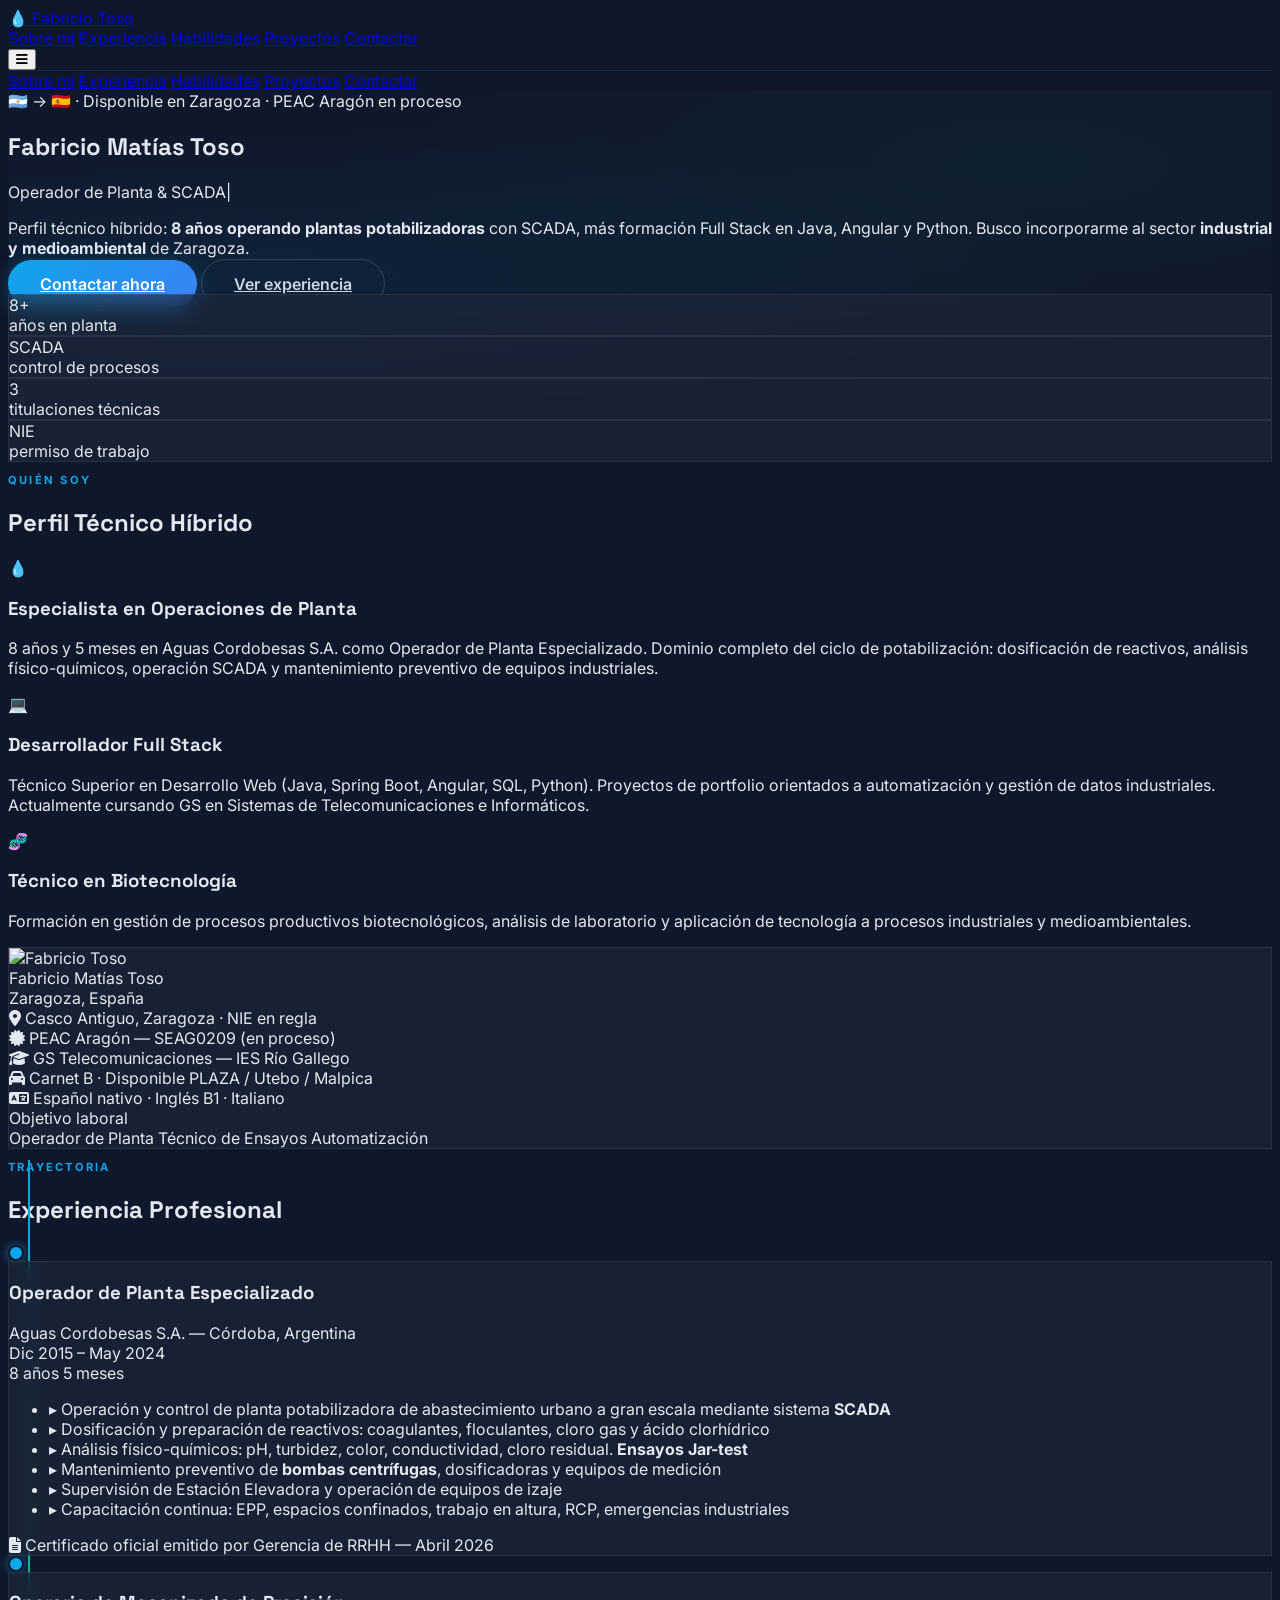
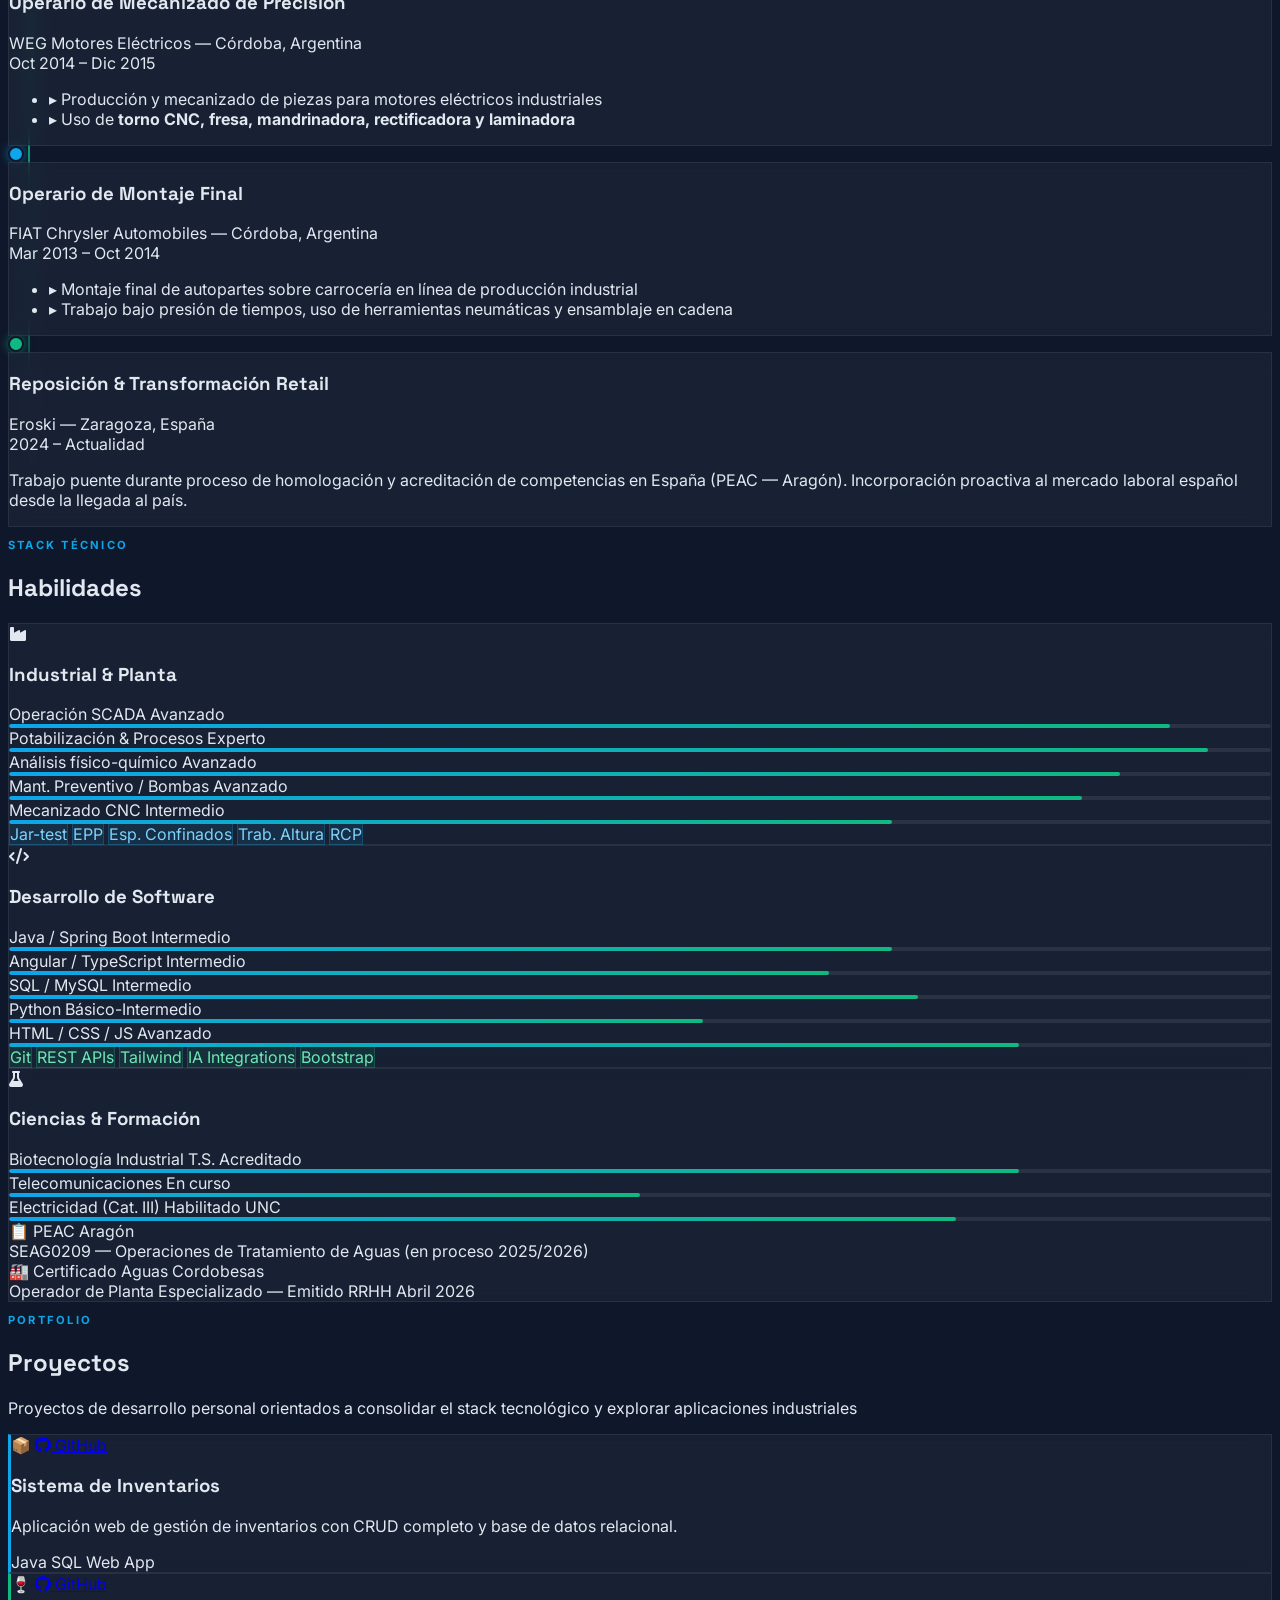
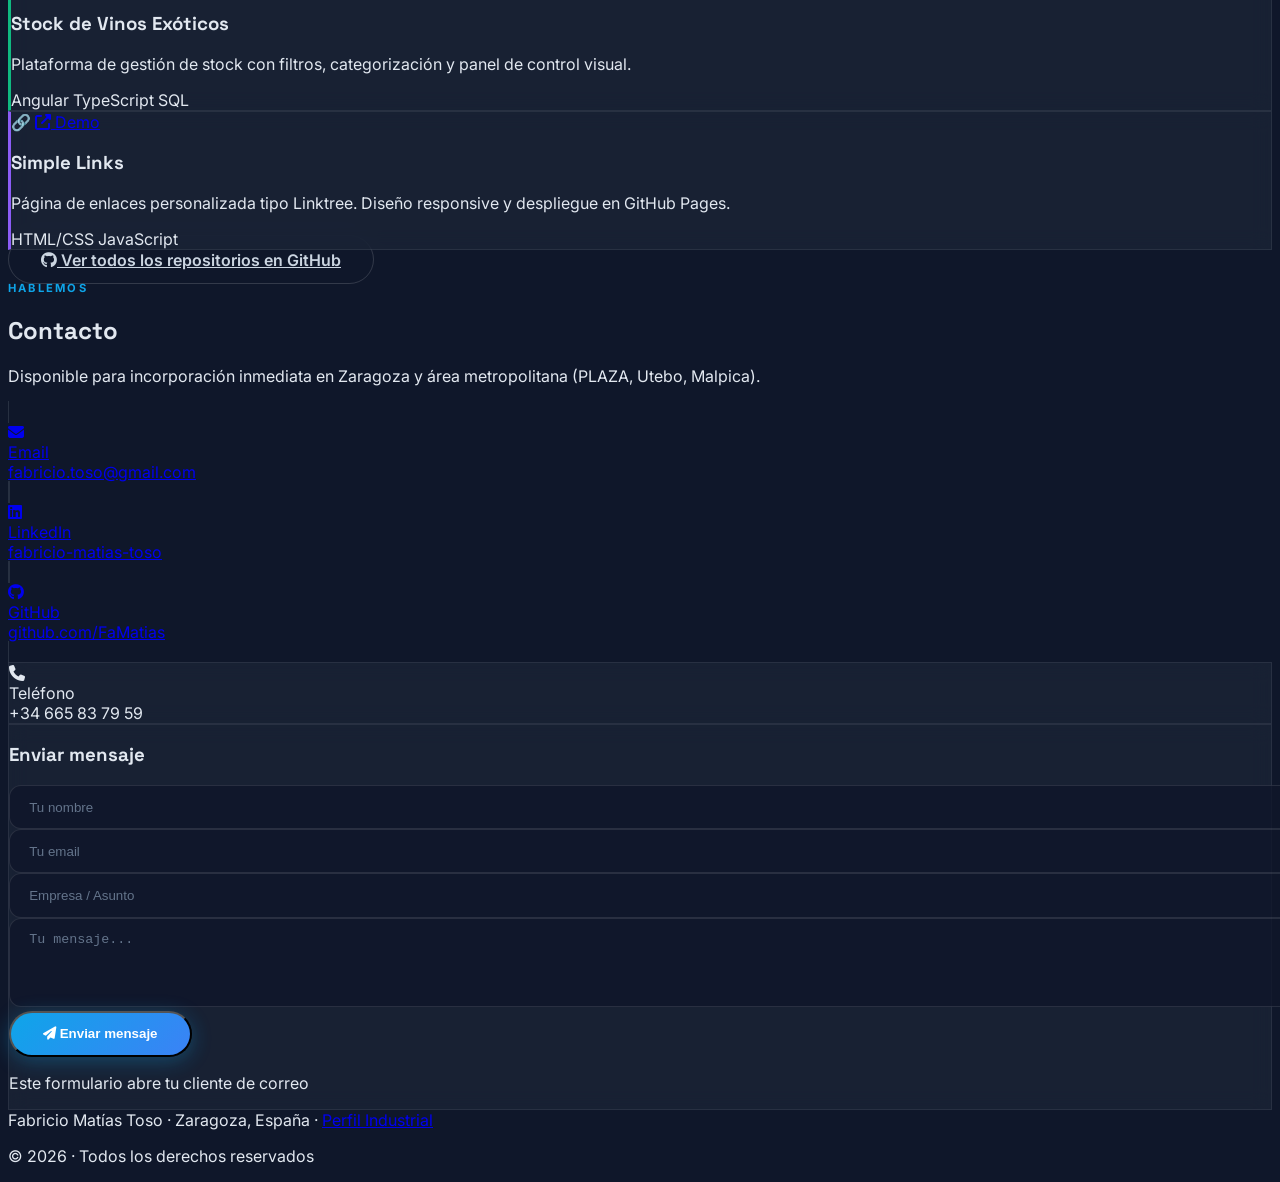
==== index.html @ c9555c83 "Update index.html .." ====
<!DOCTYPE html> 
<html lang="es" class="scroll-smooth">
<head>
    <meta charset="UTF-8">
    <meta name="viewport" content="width=device-width, initial-scale=1.0">
    
    <title>Fabricio Toso | Operador de Planta & Full Stack Developer</title>
    <meta name="description" content="Fabricio Matías Toso: Operador de Planta Especializado con +8 años en potabilización y SCADA. Full Stack Java, Spring Boot, Angular, SQL, Python. PEAC Aragón. Zaragoza.">
    <meta name="keywords" content="Fabricio Toso, Operador de Planta Zaragoza, SCADA, Potabilización, Full Stack Developer, Java, Spring Boot, Angular, Biotecnología, PEAC, Veolia, tratamiento de aguas">
    <meta name="author" content="Fabricio Matías Toso">
    <meta name="robots" content="index, follow">

    <meta property="og:type" content="website">
    <meta property="og:url" content="https://famatias.github.io/dev/">
    <meta property="og:title" content="Fabricio Toso | Perfil Técnico Híbrido">
    <meta property="og:description" content="Operador de Planta con +8 años en SCADA y potabilización. Full Stack Java · Angular. T.S. Biotecnología. PEAC Aragón.">
    <meta property="og:image" content="https://avatars.githubusercontent.com/u/108632622?v=4">
    <meta name="twitter:card" content="summary_large_image">

    <link rel="icon" href="data:image/svg+xml,<svg xmlns=%22http://www.w3.org/2000/svg%22 viewBox=%220 0 100 100%22><text y=%22.9em%22 font-size=%2290%22>💧</text></svg>">

    <script src="https://cdn.tailwindcss.com"></script>
    <link rel="stylesheet" href="https://cdnjs.cloudflare.com/ajax/libs/font-awesome/6.5.1/css/all.min.css">
    
    <style>
        @import url('https://fonts.googleapis.com/css2?family=Inter:wght@300;400;500;600;700&family=Space+Grotesk:wght@400;600;700&display=swap');
        
        body { font-family: 'Inter', sans-serif; background-color: #0F172A; color: #E2E8F0; }
        h1, h2, h3 { font-family: 'Space Grotesk', sans-serif; }

        .navbar-blur {
            background-color: rgba(15, 23, 42, 0.92);
            backdrop-filter: blur(14px);
            border-bottom: 1px solid rgba(56, 189, 248, 0.1);
        }

        /* Hero gradient */
        .hero-bg {
            background: radial-gradient(ellipse at 20% 50%, rgba(14, 165, 233, 0.08) 0%, transparent 60%),
                        radial-gradient(ellipse at 80% 20%, rgba(16, 185, 129, 0.06) 0%, transparent 50%),
                        #0F172A;
        }

        /* Cards */
        .card-glass {
            background: rgba(30, 41, 59, 0.6);
            border: 1px solid rgba(255,255,255,0.07);
            backdrop-filter: blur(10px);
            transition: all 0.3s ease;
        }
        .card-glass:hover {
            border-color: rgba(56, 189, 248, 0.3);
            transform: translateY(-4px);
            box-shadow: 0 20px 40px rgba(0,0,0,0.3);
        }

        /* Timeline */
        .timeline-line {
            position: absolute;
            left: 20px;
            top: 0; bottom: 0;
            width: 2px;
            background: linear-gradient(to bottom, #0ea5e9, #10b981, transparent);
        }
        .timeline-dot {
            width: 12px; height: 12px;
            border-radius: 50%;
            background: #0ea5e9;
            border: 2px solid #0F172A;
            box-shadow: 0 0 10px rgba(14, 165, 233, 0.6);
            flex-shrink: 0;
        }
        .timeline-dot.green {
            background: #10b981;
            box-shadow: 0 0 10px rgba(16, 185, 129, 0.6);
        }

        /* Skills pills */
        .pill-industrial { background: rgba(14, 165, 233, 0.1); color: #7dd3fc; border: 1px solid rgba(14, 165, 233, 0.25); }
        .pill-tech { background: rgba(16, 185, 129, 0.1); color: #6ee7b7; border: 1px solid rgba(16, 185, 129, 0.25); }
        .pill-science { background: rgba(139, 92, 246, 0.1); color: #c4b5fd; border: 1px solid rgba(139, 92, 246, 0.25); }

        /* Progress bars */
        .progress-bar {
            height: 4px;
            border-radius: 2px;
            background: rgba(255,255,255,0.08);
            overflow: hidden;
        }
        .progress-fill {
            height: 100%;
            border-radius: 2px;
            background: linear-gradient(to right, #0ea5e9, #10b981);
            transition: width 1.5s ease;
            width: 0%;
        }

        /* Main CTA */
        .btn-primary {
            background: linear-gradient(135deg, #0ea5e9, #3b82f6);
            color: white;
            font-weight: 600;
            border-radius: 9999px;
            padding: 0.85rem 2rem;
            transition: all 0.3s ease;
            box-shadow: 0 4px 20px rgba(14, 165, 233, 0.3);
        }
        .btn-primary:hover { transform: translateY(-2px); filter: brightness(1.1); box-shadow: 0 8px 25px rgba(14, 165, 233, 0.4); }

        .btn-secondary {
            border: 1px solid rgba(255,255,255,0.15);
            color: #cbd5e1;
            font-weight: 600;
            border-radius: 9999px;
            padding: 0.85rem 2rem;
            transition: all 0.3s ease;
        }
        .btn-secondary:hover { background: rgba(255,255,255,0.07); color: white; }

        /* Section headers */
        .section-label {
            font-size: 0.7rem;
            font-weight: 700;
            letter-spacing: 0.2em;
            text-transform: uppercase;
            color: #0ea5e9;
        }

        /* Typing cursor */
        .cursor { animation: blink 0.8s infinite; }
        @keyframes blink { 0%, 100% { opacity: 1; } 50% { opacity: 0; } }

        /* Scroll animation */
        .reveal { opacity: 0; transform: translateY(30px); transition: all 0.7s ease; }
        .reveal.visible { opacity: 1; transform: translateY(0); }

        /* Project card accent */
        .project-accent-blue { border-left: 3px solid #0ea5e9; }
        .project-accent-green { border-left: 3px solid #10b981; }
        .project-accent-purple { border-left: 3px solid #8b5cf6; }

        /* Contact form */
        .input-field {
            background: rgba(15, 23, 42, 0.8);
            border: 1px solid rgba(255,255,255,0.1);
            border-radius: 12px;
            padding: 0.85rem 1.2rem;
            color: #e2e8f0;
            width: 100%;
            transition: border-color 0.3s;
            outline: none;
        }
        .input-field:focus { border-color: #0ea5e9; }
        .input-field::placeholder { color: #64748b; }
    </style>
</head>

<body class="bg-slate-900">

<!-- NAV -->
<nav class="fixed top-0 left-0 right-0 z-50 navbar-blur px-4 md:px-8 py-4 flex items-center justify-between">
    <a href="../" class="flex items-center gap-2 text-sky-400 font-bold text-lg tracking-tight hover:text-sky-300 transition">
        <span class="text-xl">💧</span>
        <span>Fabricio Toso</span>
    </a>
    <div class="hidden md:flex items-center gap-6 text-sm font-medium">
        <a href="#sobre-mi" class="text-slate-400 hover:text-sky-400 transition uppercase tracking-wider text-xs">Sobre mí</a>
        <a href="#experiencia" class="text-slate-400 hover:text-sky-400 transition uppercase tracking-wider text-xs">Experiencia</a>
        <a href="#habilidades" class="text-slate-400 hover:text-sky-400 transition uppercase tracking-wider text-xs">Habilidades</a>
        <a href="#proyectos" class="text-slate-400 hover:text-sky-400 transition uppercase tracking-wider text-xs">Proyectos</a>
        <a href="#contacto" class="ml-2 border border-sky-500 text-sky-400 px-4 py-2 rounded-full hover:bg-sky-500 hover:text-white transition text-xs font-semibold">Contactar</a>
    </div>
    <!-- Mobile menu button -->
    <button id="mobile-menu-btn" class="md:hidden text-slate-400 hover:text-white">
        <i class="fas fa-bars text-xl"></i>
    </button>
</nav>

<!-- Mobile menu -->
<div id="mobile-menu" class="fixed top-16 left-0 right-0 z-40 bg-slate-900/95 backdrop-blur-md border-b border-slate-800 py-4 px-6 hidden">
    <div class="flex flex-col gap-4 text-sm">
        <a href="#sobre-mi" class="text-slate-300 hover:text-sky-400 transition py-2 border-b border-slate-800">Sobre mí</a>
        <a href="#experiencia" class="text-slate-300 hover:text-sky-400 transition py-2 border-b border-slate-800">Experiencia</a>
        <a href="#habilidades" class="text-slate-300 hover:text-sky-400 transition py-2 border-b border-slate-800">Habilidades</a>
        <a href="#proyectos" class="text-slate-300 hover:text-sky-400 transition py-2 border-b border-slate-800">Proyectos</a>
        <a href="#contacto" class="text-sky-400 font-semibold py-2">Contactar</a>
    </div>
</div>

<!-- HERO -->
<section id="inicio" class="hero-bg min-h-screen flex items-center justify-center px-4 pt-20 pb-12">
    <div class="max-w-4xl w-full text-center">
        <div class="mb-6 flex justify-center">
            <span class="px-4 py-2 rounded-full bg-sky-500/10 border border-sky-500/20 text-sky-400 text-xs font-semibold uppercase tracking-wider">
                🇦🇷 → 🇪🇸 · Disponible en Zaragoza · PEAC Aragón en proceso
            </span>
        </div>

        <h1 class="text-4xl md:text-6xl font-bold text-white mb-4 leading-tight">
            Fabricio Matías Toso
        </h1>

        <div class="text-xl md:text-2xl text-sky-400 font-semibold mb-6 h-8">
            <span id="typing-text"></span><span class="cursor text-sky-300">|</span>
        </div>

        <p class="text-slate-400 max-w-2xl mx-auto mb-10 leading-relaxed text-base md:text-lg">
            Perfil técnico híbrido: <strong class="text-slate-200">8 años operando plantas potabilizadoras</strong> con SCADA, 
            más formación Full Stack en Java, Angular y Python. 
            Busco incorporarme al sector <strong class="text-slate-200">industrial y medioambiental</strong> de Zaragoza.
        </p>

        <div class="flex flex-col sm:flex-row gap-4 justify-center mb-16">
            <a href="#contacto" class="btn-primary">Contactar ahora</a>
            <a href="#experiencia" class="btn-secondary">Ver experiencia</a>
        </div>

        <!-- Stats rápidos -->
        <div class="grid grid-cols-2 md:grid-cols-4 gap-4 max-w-3xl mx-auto">
            <div class="card-glass rounded-2xl p-4">
                <div class="text-2xl font-bold text-sky-400 mb-1">8+</div>
                <div class="text-xs text-slate-400 uppercase tracking-wide">años en planta</div>
            </div>
            <div class="card-glass rounded-2xl p-4">
                <div class="text-2xl font-bold text-emerald-400 mb-1">SCADA</div>
                <div class="text-xs text-slate-400 uppercase tracking-wide">control de procesos</div>
            </div>
            <div class="card-glass rounded-2xl p-4">
                <div class="text-2xl font-bold text-violet-400 mb-1">3</div>
                <div class="text-xs text-slate-400 uppercase tracking-wide">titulaciones técnicas</div>
            </div>
            <div class="card-glass rounded-2xl p-4">
                <div class="text-2xl font-bold text-amber-400 mb-1">NIE</div>
                <div class="text-xs text-slate-400 uppercase tracking-wide">permiso de trabajo</div>
            </div>
        </div>
    </div>
</section>

<!-- SOBRE MÍ -->
<section id="sobre-mi" class="py-24 px-4 md:px-8 max-w-6xl mx-auto reveal">
    <div class="text-center mb-16">
        <p class="section-label mb-3">Quién soy</p>
        <h2 class="text-3xl md:text-4xl font-bold text-white">Perfil Técnico Híbrido</h2>
    </div>

    <div class="grid md:grid-cols-2 gap-10 items-center">
        <div>
            <div class="flex items-start gap-4 mb-8">
                <div class="w-12 h-12 rounded-xl bg-sky-500/10 border border-sky-500/20 flex items-center justify-center flex-shrink-0 text-xl">💧</div>
                <div>
                    <h3 class="font-bold text-white mb-2">Especialista en Operaciones de Planta</h3>
                    <p class="text-slate-400 text-sm leading-relaxed">8 años y 5 meses en Aguas Cordobesas S.A. como Operador de Planta Especializado. Dominio completo del ciclo de potabilización: dosificación de reactivos, análisis físico-químicos, operación SCADA y mantenimiento preventivo de equipos industriales.</p>
                </div>
            </div>
            <div class="flex items-start gap-4 mb-8">
                <div class="w-12 h-12 rounded-xl bg-emerald-500/10 border border-emerald-500/20 flex items-center justify-center flex-shrink-0 text-xl">💻</div>
                <div>
                    <h3 class="font-bold text-white mb-2">Desarrollador Full Stack</h3>
                    <p class="text-slate-400 text-sm leading-relaxed">Técnico Superior en Desarrollo Web (Java, Spring Boot, Angular, SQL, Python). Proyectos de portfolio orientados a automatización y gestión de datos industriales. Actualmente cursando GS en Sistemas de Telecomunicaciones e Informáticos.</p>
                </div>
            </div>
            <div class="flex items-start gap-4">
                <div class="w-12 h-12 rounded-xl bg-violet-500/10 border border-violet-500/20 flex items-center justify-center flex-shrink-0 text-xl">🧬</div>
                <div>
                    <h3 class="font-bold text-white mb-2">Técnico en Biotecnología</h3>
                    <p class="text-slate-400 text-sm leading-relaxed">Formación en gestión de procesos productivos biotecnológicos, análisis de laboratorio y aplicación de tecnología a procesos industriales y medioambientales.</p>
                </div>
            </div>
        </div>

        <div class="card-glass rounded-3xl p-8">
            <div class="flex items-center gap-4 mb-6">
                <img src="https://github.com/FaMatias.png" alt="Fabricio Toso" class="w-16 h-16 rounded-full border-2 border-sky-500/30">
                <div>
                    <div class="font-bold text-white">Fabricio Matías Toso</div>
                    <div class="text-sky-400 text-sm">Zaragoza, España</div>
                </div>
            </div>
            <div class="space-y-3 text-sm">
                <div class="flex items-center gap-3 text-slate-300">
                    <i class="fas fa-map-marker-alt text-sky-400 w-4"></i>
                    Casco Antiguo, Zaragoza · NIE en regla
                </div>
                <div class="flex items-center gap-3 text-slate-300">
                    <i class="fas fa-certificate text-emerald-400 w-4"></i>
                    PEAC Aragón — SEAG0209 (en proceso)
                </div>
                <div class="flex items-center gap-3 text-slate-300">
                    <i class="fas fa-graduation-cap text-violet-400 w-4"></i>
                    GS Telecomunicaciones — IES Río Gallego
                </div>
                <div class="flex items-center gap-3 text-slate-300">
                    <i class="fas fa-car text-amber-400 w-4"></i>
                    Carnet B · Disponible PLAZA / Utebo / Malpica
                </div>
                <div class="flex items-center gap-3 text-slate-300">
                    <i class="fas fa-language text-slate-400 w-4"></i>
                    Español nativo · Inglés B1 · Italiano
                </div>
            </div>
            <div class="mt-6 pt-6 border-t border-slate-700">
                <div class="text-xs text-slate-500 uppercase tracking-wider mb-3">Objetivo laboral</div>
                <div class="flex flex-wrap gap-2">
                    <span class="px-3 py-1 rounded-full bg-sky-500/10 text-sky-300 text-xs border border-sky-500/20">Operador de Planta</span>
                    <span class="px-3 py-1 rounded-full bg-emerald-500/10 text-emerald-300 text-xs border border-emerald-500/20">Técnico de Ensayos</span>
                    <span class="px-3 py-1 rounded-full bg-violet-500/10 text-violet-300 text-xs border border-violet-500/20">Automatización</span>
                </div>
            </div>
        </div>
    </div>
</section>

<!-- EXPERIENCIA -->
<section id="experiencia" class="py-24 bg-slate-950/50 px-4 md:px-8">
    <div class="max-w-4xl mx-auto reveal">
        <div class="text-center mb-16">
            <p class="section-label mb-3">Trayectoria</p>
            <h2 class="text-3xl md:text-4xl font-bold text-white">Experiencia Profesional</h2>
        </div>

        <div class="relative pl-12">
            <div class="timeline-line"></div>

            <!-- Aguas Cordobesas -->
            <div class="relative mb-12">
                <div class="timeline-dot absolute -left-[29px] top-1"></div>
                <div class="card-glass rounded-2xl p-6 md:p-8">
                    <div class="flex flex-wrap items-start justify-between gap-3 mb-4">
                        <div>
                            <h3 class="text-lg font-bold text-white">Operador de Planta Especializado</h3>
                            <div class="text-sky-400 font-semibold text-sm mt-1">Aguas Cordobesas S.A. — Córdoba, Argentina</div>
                        </div>
                        <div class="text-right">
                            <span class="px-3 py-1 rounded-full bg-sky-500/10 text-sky-300 text-xs border border-sky-500/20">Dic 2015 – May 2024</span>
                            <div class="text-slate-500 text-xs mt-1">8 años 5 meses</div>
                        </div>
                    </div>
                    <ul class="text-slate-400 text-sm space-y-2 mb-4">
                        <li class="flex items-start gap-2"><span class="text-sky-400 mt-0.5">▸</span> Operación y control de planta potabilizadora de abastecimiento urbano a gran escala mediante sistema <strong class="text-slate-300">SCADA</strong></li>
                        <li class="flex items-start gap-2"><span class="text-sky-400 mt-0.5">▸</span> Dosificación y preparación de reactivos: coagulantes, floculantes, cloro gas y ácido clorhídrico</li>
                        <li class="flex items-start gap-2"><span class="text-sky-400 mt-0.5">▸</span> Análisis físico-químicos: pH, turbidez, color, conductividad, cloro residual. <strong class="text-slate-300">Ensayos Jar-test</strong></li>
                        <li class="flex items-start gap-2"><span class="text-sky-400 mt-0.5">▸</span> Mantenimiento preventivo de <strong class="text-slate-300">bombas centrífugas</strong>, dosificadoras y equipos de medición</li>
                        <li class="flex items-start gap-2"><span class="text-sky-400 mt-0.5">▸</span> Supervisión de Estación Elevadora y operación de equipos de izaje</li>
                        <li class="flex items-start gap-2"><span class="text-sky-400 mt-0.5">▸</span> Capacitación continua: EPP, espacios confinados, trabajo en altura, RCP, emergencias industriales</li>
                    </ul>
                    <div class="pt-3 border-t border-slate-700/50 text-xs text-emerald-400">
                        <i class="fas fa-file-alt mr-1"></i> Certificado oficial emitido por Gerencia de RRHH — Abril 2026
                    </div>
                </div>
            </div>

            <!-- WEG -->
            <div class="relative mb-12">
                <div class="timeline-dot absolute -left-[29px] top-1"></div>
                <div class="card-glass rounded-2xl p-6 md:p-8">
                    <div class="flex flex-wrap items-start justify-between gap-3 mb-4">
                        <div>
                            <h3 class="text-lg font-bold text-white">Operario de Mecanizado de Precisión</h3>
                            <div class="text-sky-400 font-semibold text-sm mt-1">WEG Motores Eléctricos — Córdoba, Argentina</div>
                        </div>
                        <span class="px-3 py-1 rounded-full bg-slate-700/60 text-slate-300 text-xs border border-slate-600">Oct 2014 – Dic 2015</span>
                    </div>
                    <ul class="text-slate-400 text-sm space-y-2">
                        <li class="flex items-start gap-2"><span class="text-sky-400 mt-0.5">▸</span> Producción y mecanizado de piezas para motores eléctricos industriales</li>
                        <li class="flex items-start gap-2"><span class="text-sky-400 mt-0.5">▸</span> Uso de <strong class="text-slate-300">torno CNC, fresa, mandrinadora, rectificadora y laminadora</strong></li>
                    </ul>
                </div>
            </div>

            <!-- FIAT -->
            <div class="relative mb-12">
                <div class="timeline-dot absolute -left-[29px] top-1"></div>
                <div class="card-glass rounded-2xl p-6 md:p-8">
                    <div class="flex flex-wrap items-start justify-between gap-3 mb-4">
                        <div>
                            <h3 class="text-lg font-bold text-white">Operario de Montaje Final</h3>
                            <div class="text-sky-400 font-semibold text-sm mt-1">FIAT Chrysler Automobiles — Córdoba, Argentina</div>
                        </div>
                        <span class="px-3 py-1 rounded-full bg-slate-700/60 text-slate-300 text-xs border border-slate-600">Mar 2013 – Oct 2014</span>
                    </div>
                    <ul class="text-slate-400 text-sm space-y-2">
                        <li class="flex items-start gap-2"><span class="text-sky-400 mt-0.5">▸</span> Montaje final de autopartes sobre carrocería en línea de producción industrial</li>
                        <li class="flex items-start gap-2"><span class="text-sky-400 mt-0.5">▸</span> Trabajo bajo presión de tiempos, uso de herramientas neumáticas y ensamblaje en cadena</li>
                    </ul>
                </div>
            </div>

            <!-- Eroski -->
            <div class="relative mb-4">
                <div class="timeline-dot green absolute -left-[29px] top-1"></div>
                <div class="card-glass rounded-2xl p-6 md:p-8 border-emerald-500/20">
                    <div class="flex flex-wrap items-start justify-between gap-3 mb-4">
                        <div>
                            <h3 class="text-lg font-bold text-white">Reposición & Transformación Retail</h3>
                            <div class="text-emerald-400 font-semibold text-sm mt-1">Eroski — Zaragoza, España</div>
                        </div>
                        <span class="px-3 py-1 rounded-full bg-emerald-500/10 text-emerald-300 text-xs border border-emerald-500/20">2024 – Actualidad</span>
                    </div>
                    <p class="text-slate-400 text-sm italic">Trabajo puente durante proceso de homologación y acreditación de competencias en España (PEAC — Aragón). Incorporación proactiva al mercado laboral español desde la llegada al país.</p>
                </div>
            </div>
        </div>
    </div>
</section>

<!-- HABILIDADES -->
<section id="habilidades" class="py-24 px-4 md:px-8 max-w-6xl mx-auto reveal">
    <div class="text-center mb-16">
        <p class="section-label mb-3">Stack técnico</p>
        <h2 class="text-3xl md:text-4xl font-bold text-white">Habilidades</h2>
    </div>

    <div class="grid md:grid-cols-3 gap-8">

        <!-- Industrial -->
        <div class="card-glass rounded-2xl p-6">
            <div class="flex items-center gap-3 mb-6">
                <div class="w-10 h-10 rounded-xl bg-sky-500/15 flex items-center justify-center text-sky-400">
                    <i class="fas fa-industry"></i>
                </div>
                <h3 class="font-bold text-white">Industrial & Planta</h3>
            </div>
            <div class="space-y-4">
                <div>
                    <div class="flex justify-between text-sm mb-1">
                        <span class="text-slate-300">Operación SCADA</span>
                        <span class="text-sky-400 text-xs">Avanzado</span>
                    </div>
                    <div class="progress-bar"><div class="progress-fill" data-width="92"></div></div>
                </div>
                <div>
                    <div class="flex justify-between text-sm mb-1">
                        <span class="text-slate-300">Potabilización & Procesos</span>
                        <span class="text-sky-400 text-xs">Experto</span>
                    </div>
                    <div class="progress-bar"><div class="progress-fill" data-width="95"></div></div>
                </div>
                <div>
                    <div class="flex justify-between text-sm mb-1">
                        <span class="text-slate-300">Análisis físico-químico</span>
                        <span class="text-sky-400 text-xs">Avanzado</span>
                    </div>
                    <div class="progress-bar"><div class="progress-fill" data-width="88"></div></div>
                </div>
                <div>
                    <div class="flex justify-between text-sm mb-1">
                        <span class="text-slate-300">Mant. Preventivo / Bombas</span>
                        <span class="text-sky-400 text-xs">Avanzado</span>
                    </div>
                    <div class="progress-bar"><div class="progress-fill" data-width="85"></div></div>
                </div>
                <div>
                    <div class="flex justify-between text-sm mb-1">
                        <span class="text-slate-300">Mecanizado CNC</span>
                        <span class="text-sky-400 text-xs">Intermedio</span>
                    </div>
                    <div class="progress-bar"><div class="progress-fill" data-width="70"></div></div>
                </div>
            </div>
            <div class="mt-6 flex flex-wrap gap-2">
                <span class="pill-industrial text-xs px-2 py-1 rounded-full">Jar-test</span>
                <span class="pill-industrial text-xs px-2 py-1 rounded-full">EPP</span>
                <span class="pill-industrial text-xs px-2 py-1 rounded-full">Esp. Confinados</span>
                <span class="pill-industrial text-xs px-2 py-1 rounded-full">Trab. Altura</span>
                <span class="pill-industrial text-xs px-2 py-1 rounded-full">RCP</span>
            </div>
        </div>

        <!-- Tech -->
        <div class="card-glass rounded-2xl p-6">
            <div class="flex items-center gap-3 mb-6">
                <div class="w-10 h-10 rounded-xl bg-emerald-500/15 flex items-center justify-center text-emerald-400">
                    <i class="fas fa-code"></i>
                </div>
                <h3 class="font-bold text-white">Desarrollo de Software</h3>
            </div>
            <div class="space-y-4">
                <div>
                    <div class="flex justify-between text-sm mb-1">
                        <span class="text-slate-300">Java / Spring Boot</span>
                        <span class="text-emerald-400 text-xs">Intermedio</span>
                    </div>
                    <div class="progress-bar"><div class="progress-fill" data-width="70"></div></div>
                </div>
                <div>
                    <div class="flex justify-between text-sm mb-1">
                        <span class="text-slate-300">Angular / TypeScript</span>
                        <span class="text-emerald-400 text-xs">Intermedio</span>
                    </div>
                    <div class="progress-bar"><div class="progress-fill" data-width="65"></div></div>
                </div>
                <div>
                    <div class="flex justify-between text-sm mb-1">
                        <span class="text-slate-300">SQL / MySQL</span>
                        <span class="text-emerald-400 text-xs">Intermedio</span>
                    </div>
                    <div class="progress-bar"><div class="progress-fill" data-width="72"></div></div>
                </div>
                <div>
                    <div class="flex justify-between text-sm mb-1">
                        <span class="text-slate-300">Python</span>
                        <span class="text-emerald-400 text-xs">Básico-Intermedio</span>
                    </div>
                    <div class="progress-bar"><div class="progress-fill" data-width="55"></div></div>
                </div>
                <div>
                    <div class="flex justify-between text-sm mb-1">
                        <span class="text-slate-300">HTML / CSS / JS</span>
                        <span class="text-emerald-400 text-xs">Avanzado</span>
                    </div>
                    <div class="progress-bar"><div class="progress-fill" data-width="80"></div></div>
                </div>
            </div>
            <div class="mt-6 flex flex-wrap gap-2">
                <span class="pill-tech text-xs px-2 py-1 rounded-full">Git</span>
                <span class="pill-tech text-xs px-2 py-1 rounded-full">REST APIs</span>
                <span class="pill-tech text-xs px-2 py-1 rounded-full">Tailwind</span>
                <span class="pill-tech text-xs px-2 py-1 rounded-full">IA Integrations</span>
                <span class="pill-tech text-xs px-2 py-1 rounded-full">Bootstrap</span>
            </div>
        </div>

        <!-- Science -->
        <div class="card-glass rounded-2xl p-6">
            <div class="flex items-center gap-3 mb-6">
                <div class="w-10 h-10 rounded-xl bg-violet-500/15 flex items-center justify-center text-violet-400">
                    <i class="fas fa-flask"></i>
                </div>
                <h3 class="font-bold text-white">Ciencias & Formación</h3>
            </div>
            <div class="space-y-4">
                <div>
                    <div class="flex justify-between text-sm mb-1">
                        <span class="text-slate-300">Biotecnología Industrial</span>
                        <span class="text-violet-400 text-xs">T.S. Acreditado</span>
                    </div>
                    <div class="progress-bar"><div class="progress-fill" data-width="80"></div></div>
                </div>
                <div>
                    <div class="flex justify-between text-sm mb-1">
                        <span class="text-slate-300">Telecomunicaciones</span>
                        <span class="text-violet-400 text-xs">En curso</span>
                    </div>
                    <div class="progress-bar"><div class="progress-fill" data-width="50"></div></div>
                </div>
                <div>
                    <div class="flex justify-between text-sm mb-1">
                        <span class="text-slate-300">Electricidad (Cat. III)</span>
                        <span class="text-violet-400 text-xs">Habilitado UNC</span>
                    </div>
                    <div class="progress-bar"><div class="progress-fill" data-width="75"></div></div>
                </div>
            </div>
            <div class="mt-6 space-y-3">
                <div class="bg-slate-900/60 rounded-xl p-3 text-xs">
                    <div class="text-violet-300 font-semibold mb-1">📋 PEAC Aragón</div>
                    <div class="text-slate-400">SEAG0209 — Operaciones de Tratamiento de Aguas (en proceso 2025/2026)</div>
                </div>
                <div class="bg-slate-900/60 rounded-xl p-3 text-xs">
                    <div class="text-sky-300 font-semibold mb-1">🏭 Certificado Aguas Cordobesas</div>
                    <div class="text-slate-400">Operador de Planta Especializado — Emitido RRHH Abril 2026</div>
                </div>
            </div>
        </div>
    </div>
</section>

<!-- PROYECTOS -->
<section id="proyectos" class="py-24 bg-slate-950/50 px-4 md:px-8 reveal">
    <div class="max-w-6xl mx-auto">
        <div class="text-center mb-16">
            <p class="section-label mb-3">Portfolio</p>
            <h2 class="text-3xl md:text-4xl font-bold text-white">Proyectos</h2>
            <p class="text-slate-500 text-sm mt-3 max-w-lg mx-auto">Proyectos de desarrollo personal orientados a consolidar el stack tecnológico y explorar aplicaciones industriales</p>
        </div>

        <div class="grid md:grid-cols-3 gap-6">
            <div class="card-glass rounded-2xl p-6 project-accent-blue">
                <div class="flex items-center justify-between mb-4">
                    <span class="text-2xl">📦</span>
                    <a href="https://github.com/FaMatias/Sistema_inventarios" target="_blank" class="text-slate-500 hover:text-sky-400 transition text-sm">
                        <i class="fab fa-github"></i> GitHub
                    </a>
                </div>
                <h3 class="font-bold text-white mb-2">Sistema de Inventarios</h3>
                <p class="text-slate-400 text-sm mb-4">Aplicación web de gestión de inventarios con CRUD completo y base de datos relacional.</p>
                <div class="flex flex-wrap gap-1">
                    <span class="px-2 py-0.5 bg-sky-500/10 text-sky-300 text-xs rounded-full border border-sky-500/20">Java</span>
                    <span class="px-2 py-0.5 bg-sky-500/10 text-sky-300 text-xs rounded-full border border-sky-500/20">SQL</span>
                    <span class="px-2 py-0.5 bg-sky-500/10 text-sky-300 text-xs rounded-full border border-sky-500/20">Web App</span>
                </div>
            </div>

            <div class="card-glass rounded-2xl p-6 project-accent-green">
                <div class="flex items-center justify-between mb-4">
                    <span class="text-2xl">🍷</span>
                    <a href="https://github.com/FaMatias/Vinos_Argentina" target="_blank" class="text-slate-500 hover:text-sky-400 transition text-sm">
                        <i class="fab fa-github"></i> GitHub
                    </a>
                </div>
                <h3 class="font-bold text-white mb-2">Stock de Vinos Exóticos</h3>
                <p class="text-slate-400 text-sm mb-4">Plataforma de gestión de stock con filtros, categorización y panel de control visual.</p>
                <div class="flex flex-wrap gap-1">
                    <span class="px-2 py-0.5 bg-emerald-500/10 text-emerald-300 text-xs rounded-full border border-emerald-500/20">Angular</span>
                    <span class="px-2 py-0.5 bg-emerald-500/10 text-emerald-300 text-xs rounded-full border border-emerald-500/20">TypeScript</span>
                    <span class="px-2 py-0.5 bg-emerald-500/10 text-emerald-300 text-xs rounded-full border border-emerald-500/20">SQL</span>
                </div>
            </div>

            <div class="card-glass rounded-2xl p-6 project-accent-purple">
                <div class="flex items-center justify-between mb-4">
                    <span class="text-2xl">🔗</span>
                    <a href="https://famatias.github.io/Simple-Links/" target="_blank" class="text-slate-500 hover:text-sky-400 transition text-sm">
                        <i class="fas fa-external-link-alt"></i> Demo
                    </a>
                </div>
                <h3 class="font-bold text-white mb-2">Simple Links</h3>
                <p class="text-slate-400 text-sm mb-4">Página de enlaces personalizada tipo Linktree. Diseño responsive y despliegue en GitHub Pages.</p>
                <div class="flex flex-wrap gap-1">
                    <span class="px-2 py-0.5 bg-violet-500/10 text-violet-300 text-xs rounded-full border border-violet-500/20">HTML/CSS</span>
                    <span class="px-2 py-0.5 bg-violet-500/10 text-violet-300 text-xs rounded-full border border-violet-500/20">JavaScript</span>
                </div>
            </div>
        </div>

        <div class="text-center mt-10">
            <a href="https://github.com/FaMatias" target="_blank" class="btn-secondary inline-flex items-center gap-2">
                <i class="fab fa-github"></i> Ver todos los repositorios en GitHub
            </a>
        </div>
    </div>
</section>

<!-- CONTACTO -->
<section id="contacto" class="py-24 px-4 md:px-8 max-w-4xl mx-auto reveal">
    <div class="text-center mb-16">
        <p class="section-label mb-3">Hablemos</p>
        <h2 class="text-3xl md:text-4xl font-bold text-white">Contacto</h2>
        <p class="text-slate-400 mt-4 max-w-xl mx-auto">Disponible para incorporación inmediata en Zaragoza y área metropolitana (PLAZA, Utebo, Malpica).</p>
    </div>

    <div class="grid md:grid-cols-2 gap-8">
        <div class="space-y-4">
            <a href="mailto:fabricio.toso@gmail.com" class="card-glass rounded-2xl p-5 flex items-center gap-4 hover:border-sky-500/40 transition group">
                <div class="w-12 h-12 rounded-xl bg-sky-500/10 flex items-center justify-center text-sky-400 group-hover:bg-sky-500/20 transition">
                    <i class="fas fa-envelope text-lg"></i>
                </div>
                <div>
                    <div class="text-xs text-slate-500 uppercase tracking-wider mb-0.5">Email</div>
                    <div class="text-white font-semibold text-sm">fabricio.toso@gmail.com</div>
                </div>
            </a>
            <a href="https://www.linkedin.com/in/fabricio-matias-toso" target="_blank" class="card-glass rounded-2xl p-5 flex items-center gap-4 hover:border-sky-500/40 transition group">
                <div class="w-12 h-12 rounded-xl bg-blue-600/10 flex items-center justify-center text-blue-400 group-hover:bg-blue-600/20 transition">
                    <i class="fab fa-linkedin text-lg"></i>
                </div>
                <div>
                    <div class="text-xs text-slate-500 uppercase tracking-wider mb-0.5">LinkedIn</div>
                    <div class="text-white font-semibold text-sm">fabricio-matias-toso</div>
                </div>
            </a>
            <a href="https://github.com/FaMatias" target="_blank" class="card-glass rounded-2xl p-5 flex items-center gap-4 hover:border-sky-500/40 transition group">
                <div class="w-12 h-12 rounded-xl bg-slate-700/40 flex items-center justify-center text-slate-300 group-hover:bg-slate-700/60 transition">
                    <i class="fab fa-github text-lg"></i>
                </div>
                <div>
                    <div class="text-xs text-slate-500 uppercase tracking-wider mb-0.5">GitHub</div>
                    <div class="text-white font-semibold text-sm">github.com/FaMatias</div>
                </div>
            </a>
            <div class="card-glass rounded-2xl p-5 flex items-center gap-4">
                <div class="w-12 h-12 rounded-xl bg-emerald-500/10 flex items-center justify-center text-emerald-400">
                    <i class="fas fa-phone text-lg"></i>
                </div>
                <div>
                    <div class="text-xs text-slate-500 uppercase tracking-wider mb-0.5">Teléfono</div>
                    <div class="text-white font-semibold text-sm">+34 665 83 79 59</div>
                </div>
            </div>
        </div>

        <div class="card-glass rounded-2xl p-6">
            <h3 class="font-bold text-white mb-6 text-sm uppercase tracking-wider">Enviar mensaje</h3>
                <form id="contact-form" class="space-y-4">
                <input type="text" placeholder="Tu nombre" class="input-field" required>
                <input type="email" placeholder="Tu email" class="input-field" required>
                <input type="text" placeholder="Empresa / Asunto" class="input-field">
                <textarea rows="4" placeholder="Tu mensaje..." class="input-field resize-none" required></textarea>
                <button type="button" onclick="handleContactForm()" class="btn-primary w-full flex items-center justify-center gap-2">
                    <i class="fas fa-paper-plane"></i> Enviar mensaje
                </button>
                <p class="text-xs text-slate-500 text-center">Este formulario abre tu cliente de correo</p>
            </form>
        </div>
    </div>
</section>

<!-- FOOTER -->
<footer class="py-10 px-4 border-t border-slate-800 text-center">
    <div class="flex justify-center items-center gap-2 text-slate-400 text-sm mb-2">
        <span class="text-sky-400 font-semibold">Fabricio Matías Toso</span>
        <span>·</span>
        <span>Zaragoza, España</span>
        <span>·</span>
        <a href="../" class="hover:text-sky-400 transition">Perfil Industrial</a>
    </div>
    <p class="text-xs text-slate-600 uppercase tracking-widest">© 2026 · Todos los derechos reservados</p>
</footer>

<script>
    // Mobile menu
    const mobileBtn = document.getElementById('mobile-menu-btn');
    const mobileMenu = document.getElementById('mobile-menu');
    mobileBtn.addEventListener('click', () => mobileMenu.classList.toggle('hidden'));
    mobileMenu.querySelectorAll('a').forEach(a => a.addEventListener('click', () => mobileMenu.classList.add('hidden')));

    // Typing effect
    const phrases = [
        "Operador de Planta & SCADA",
        "Full Stack Java · Angular",
        "T.S. Biotecnología",
        "PEAC Aragón — SEAG0209"
    ];
    let i = 0, j = 0, isDeleting = false;
    function type() {
        const current = phrases[i];
        document.getElementById('typing-text').textContent = isDeleting
            ? current.substring(0, j--)
            : current.substring(0, j++);
        if (!isDeleting && j > current.length) { isDeleting = true; setTimeout(type, 2000); }
        else if (isDeleting && j === 0) { isDeleting = false; i = (i + 1) % phrases.length; setTimeout(type, 400); }
        else { setTimeout(type, isDeleting ? 35 : 75); }
    }
    type();

    // Scroll reveal
    const reveals = document.querySelectorAll('.reveal');
    const observer = new IntersectionObserver((entries) => {
        entries.forEach(entry => {
            if (entry.isIntersecting) {
                entry.target.classList.add('visible');
                // Animate progress bars when visible
                entry.target.querySelectorAll('.progress-fill').forEach(bar => {
                    bar.style.width = bar.dataset.width + '%';
                });
            }
        });
    }, { threshold: 0.1 });
    reveals.forEach(el => observer.observe(el));

    // Also animate first visible bars
    document.querySelectorAll('.progress-fill').forEach(bar => {
        if (bar.closest('.reveal')) return;
        setTimeout(() => bar.style.width = bar.dataset.width + '%', 500);
    });

    // Contact form — opens mailto
    function handleContactForm() {
        const inputs = document.querySelectorAll('#contact-form input, #contact-form textarea');
        const name = inputs[0].value;
        const email = inputs[1].value;
        const subject = inputs[2].value || 'Contacto desde portfolio';
        const message = inputs[3].value;
        if (!name || !email || !message) {
            alert('Por favor completa nombre, email y mensaje.');
            return;
        }
        const body = `Nombre: ${name}\nEmail: ${email}\n\n${message}`;
        window.location.href = `mailto:fabricio.toso@gmail.com?subject=${encodeURIComponent(subject)}&body=${encodeURIComponent(body)}`;
    }

    // Smooth nav highlight
    window.addEventListener('scroll', () => {
        const sections = document.querySelectorAll('section[id]');
        const navLinks = document.querySelectorAll('nav a[href^="#"]');
        let current = '';
        sections.forEach(s => {
            if (window.scrollY >= s.offsetTop - 100) current = s.id;
        });
        navLinks.forEach(link => {
            link.classList.toggle('text-sky-400', link.getAttribute('href') === '#' + current);
        });
    });
</script>
</body>
</html>
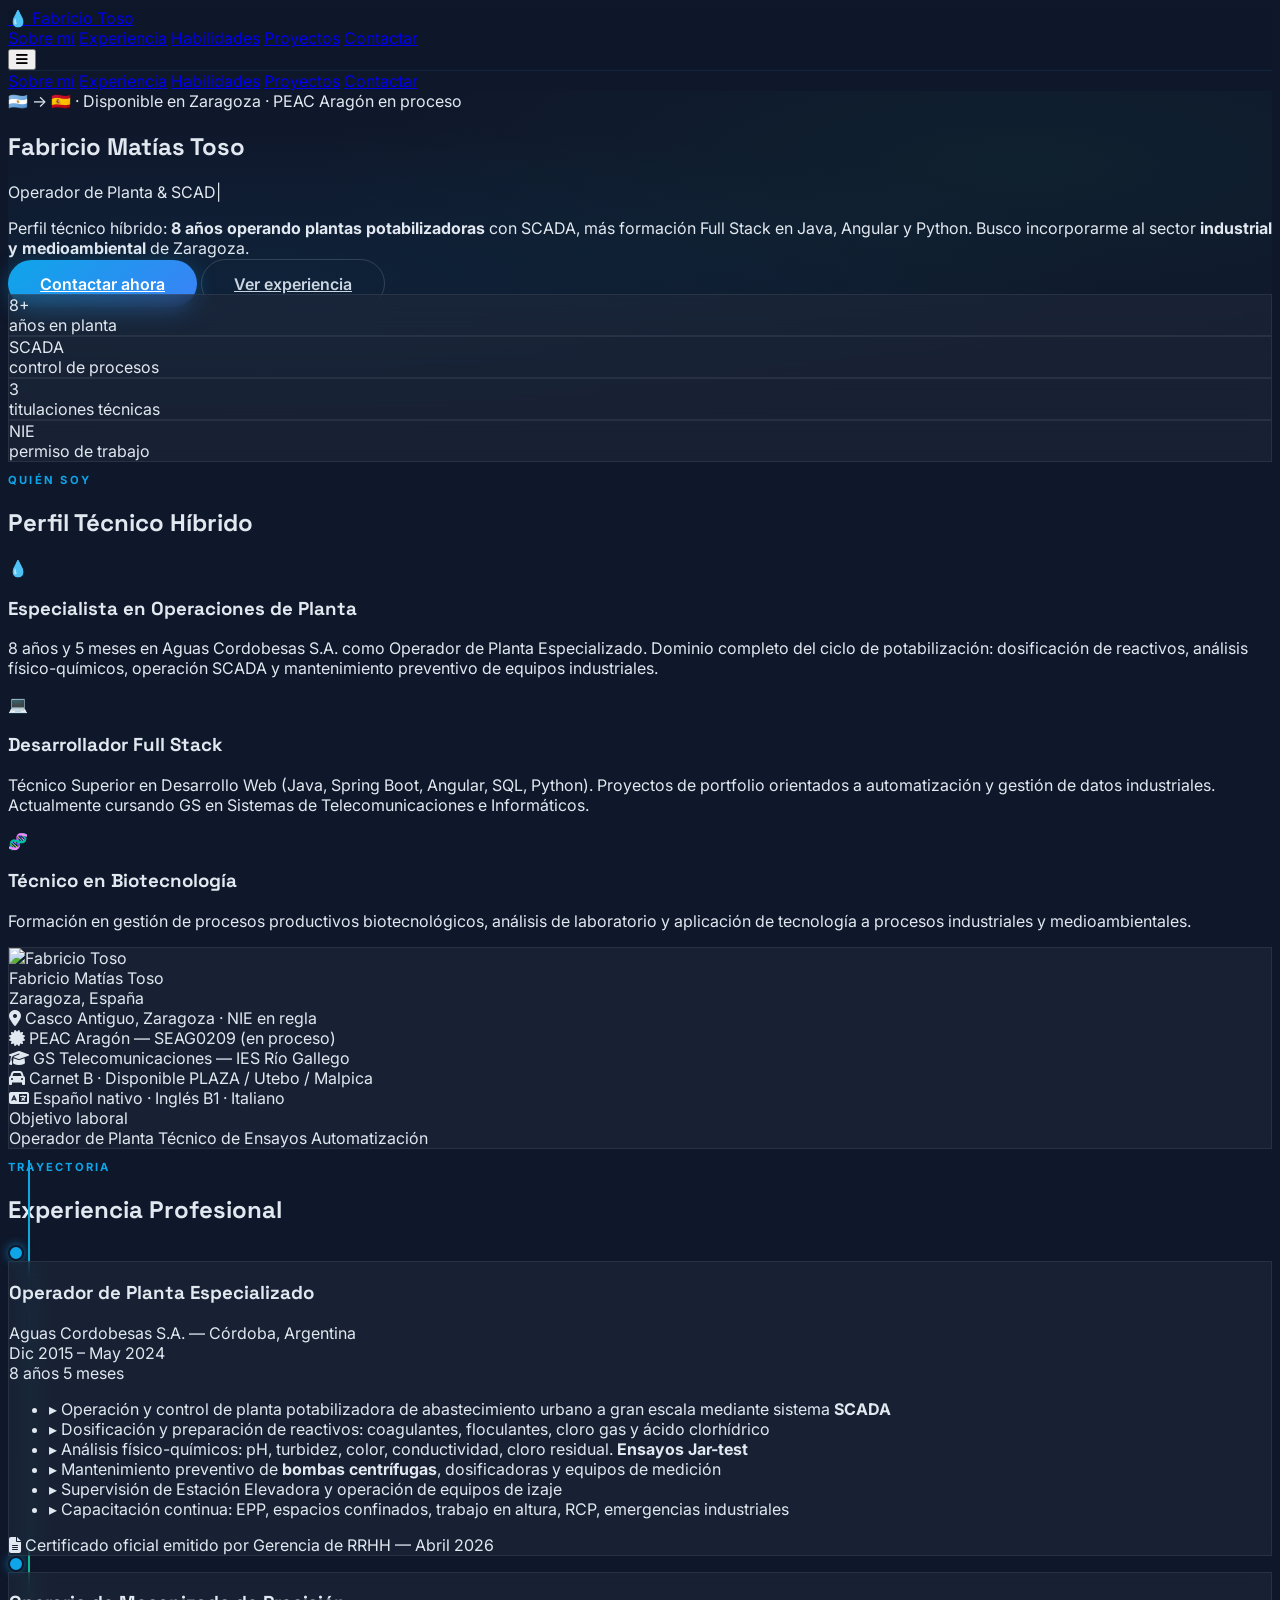
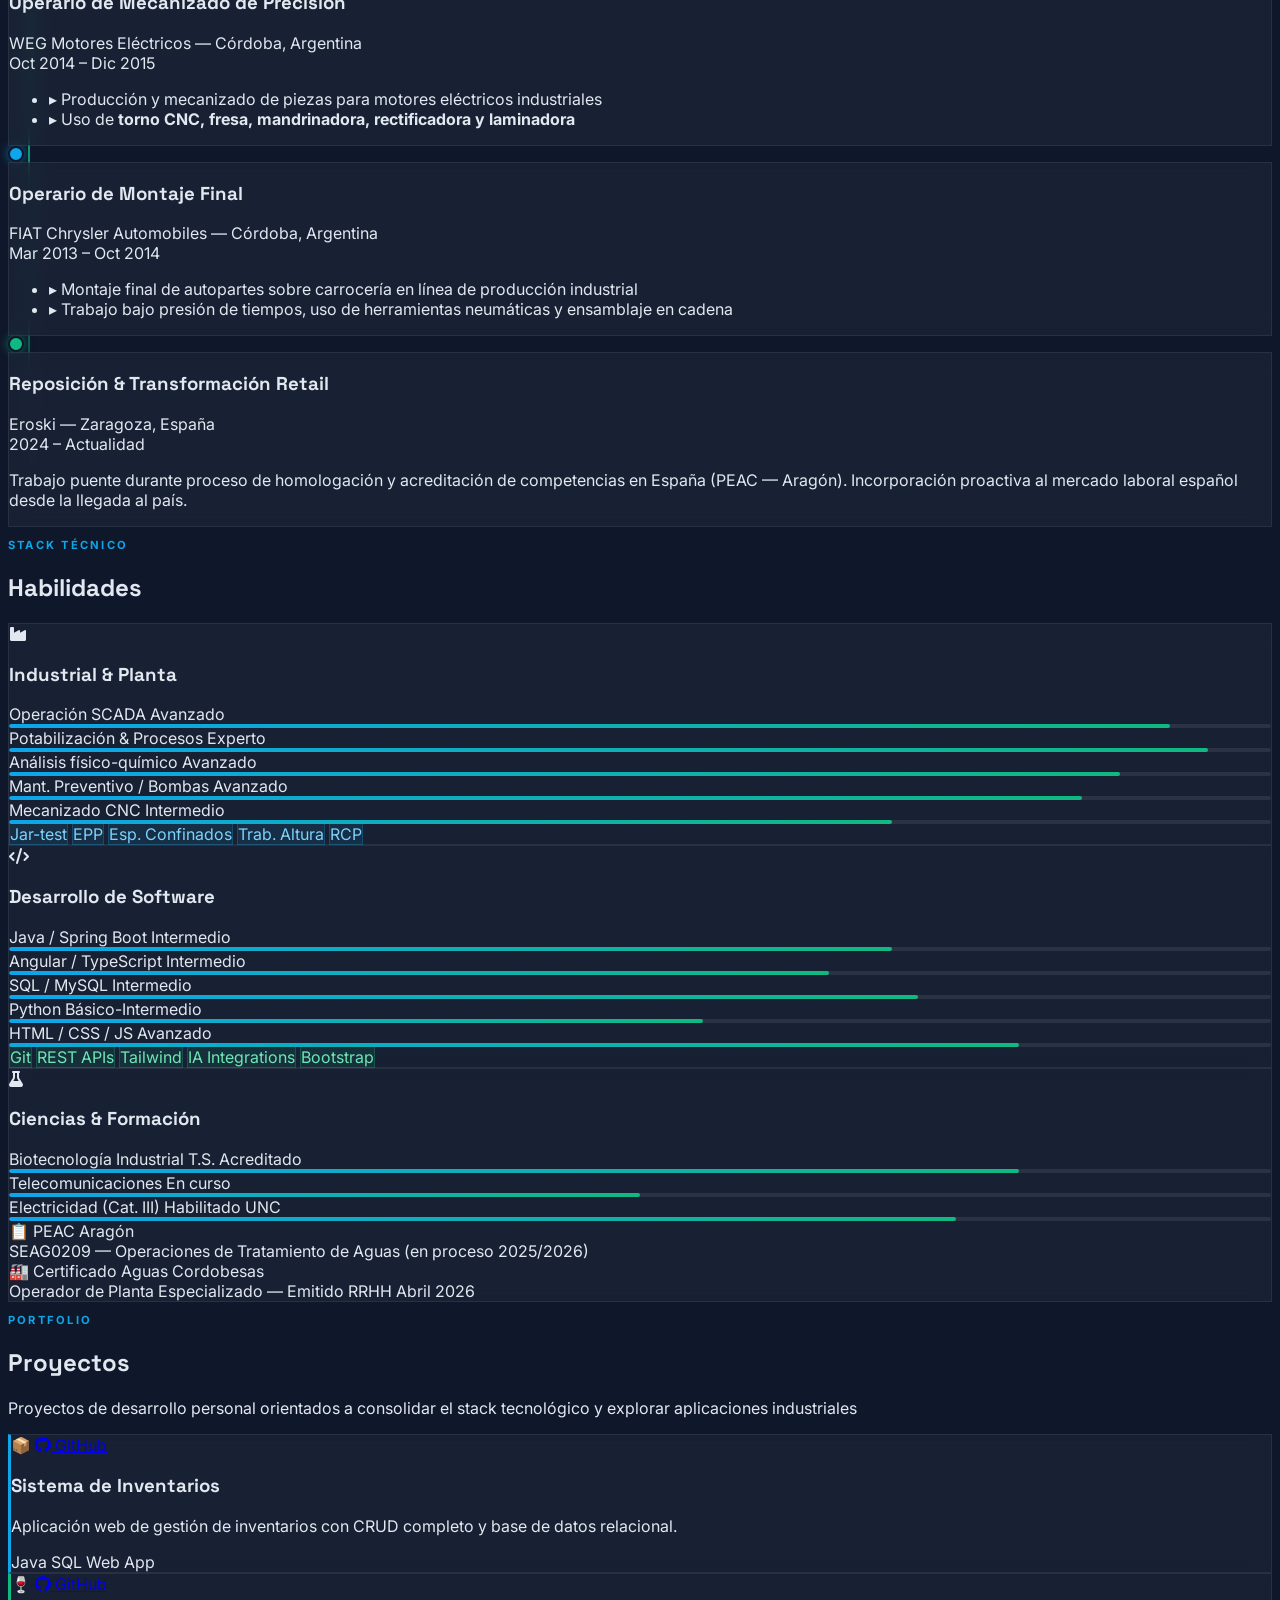
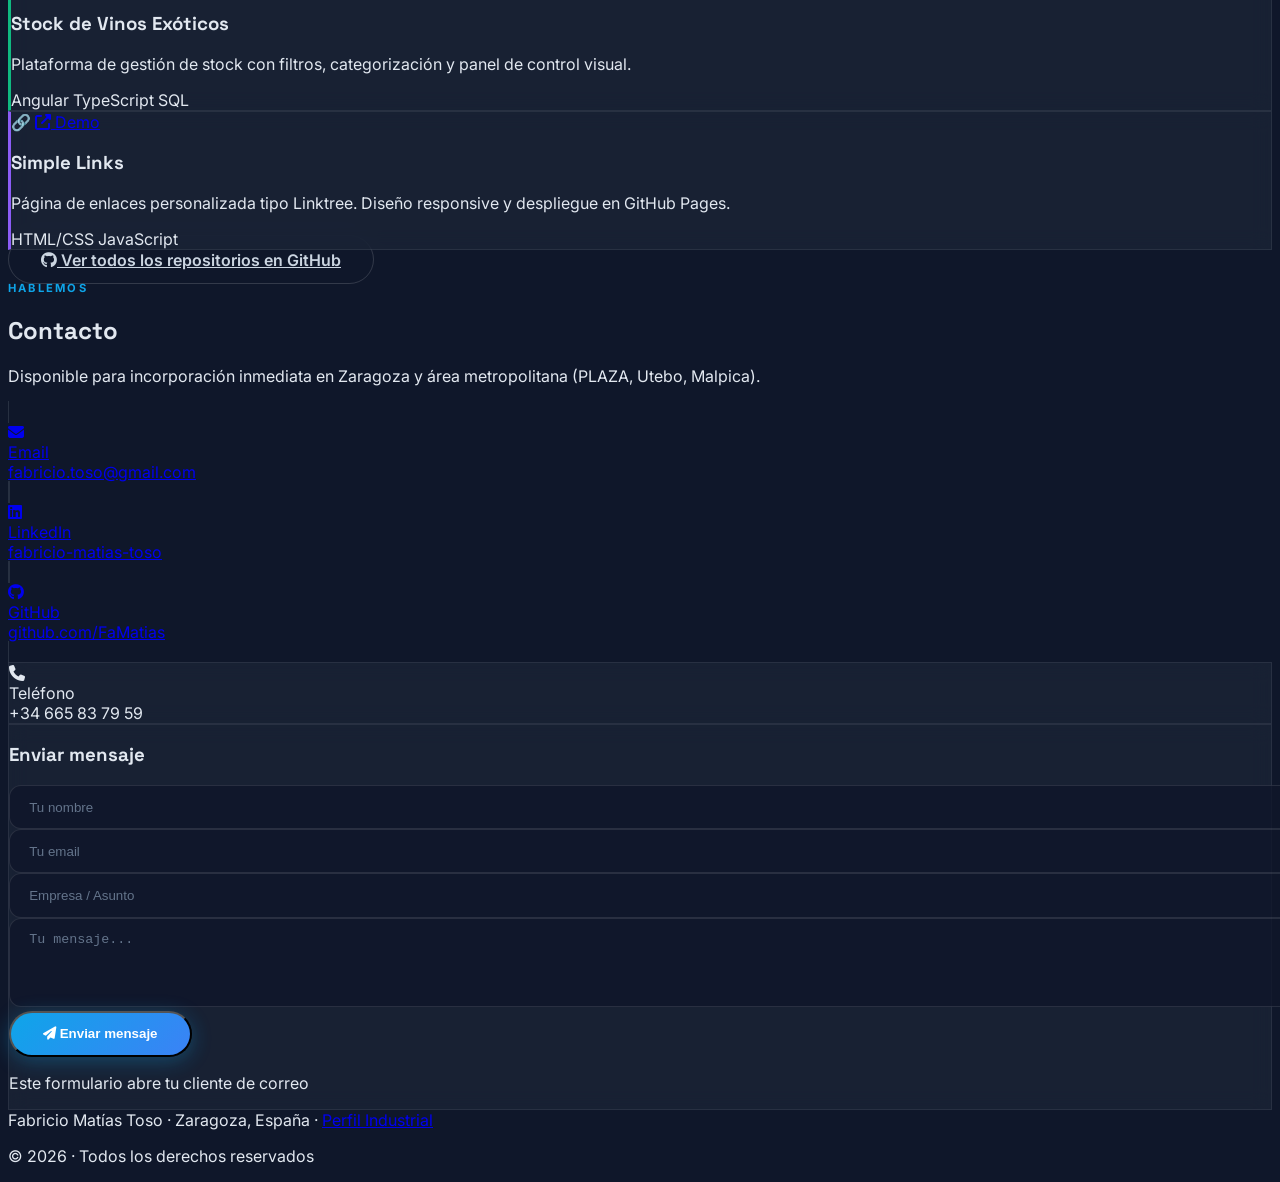
==== commit fcd9a5f8: "Rename dev-index.html to index.html" ====
--- a/index.html
+++ b/index.html
@@ -1,5 +1,4 @@
-
-<!DOCTYPE html> 
+<!DOCTYPE html>
 <html lang="es" class="scroll-smooth">
 <head>
     <meta charset="UTF-8">
@@ -683,7 +682,7 @@
 
         <div class="card-glass rounded-2xl p-6">
             <h3 class="font-bold text-white mb-6 text-sm uppercase tracking-wider">Enviar mensaje</h3>
-                <form id="contact-form" class="space-y-4">
+            <form id="contact-form" class="space-y-4">
                 <input type="text" placeholder="Tu nombre" class="input-field" required>
                 <input type="email" placeholder="Tu email" class="input-field" required>
                 <input type="text" placeholder="Empresa / Asunto" class="input-field">
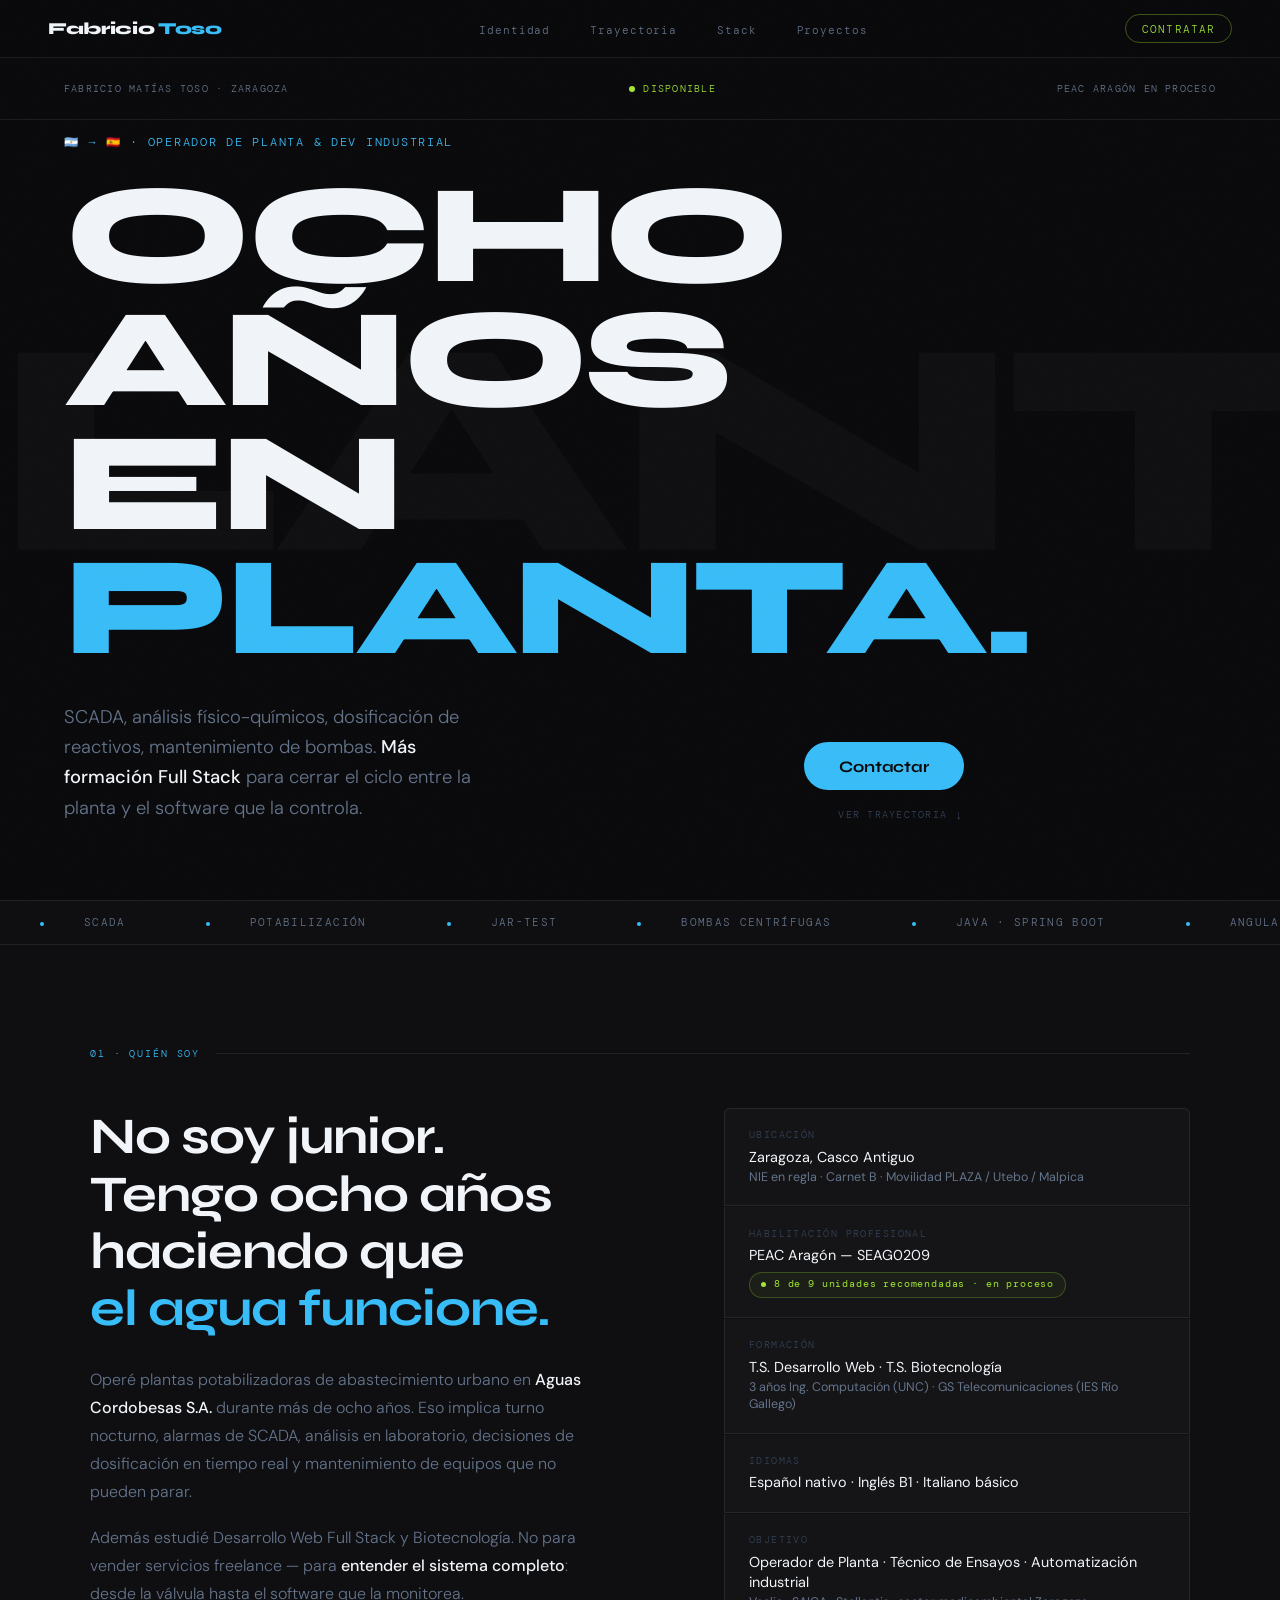
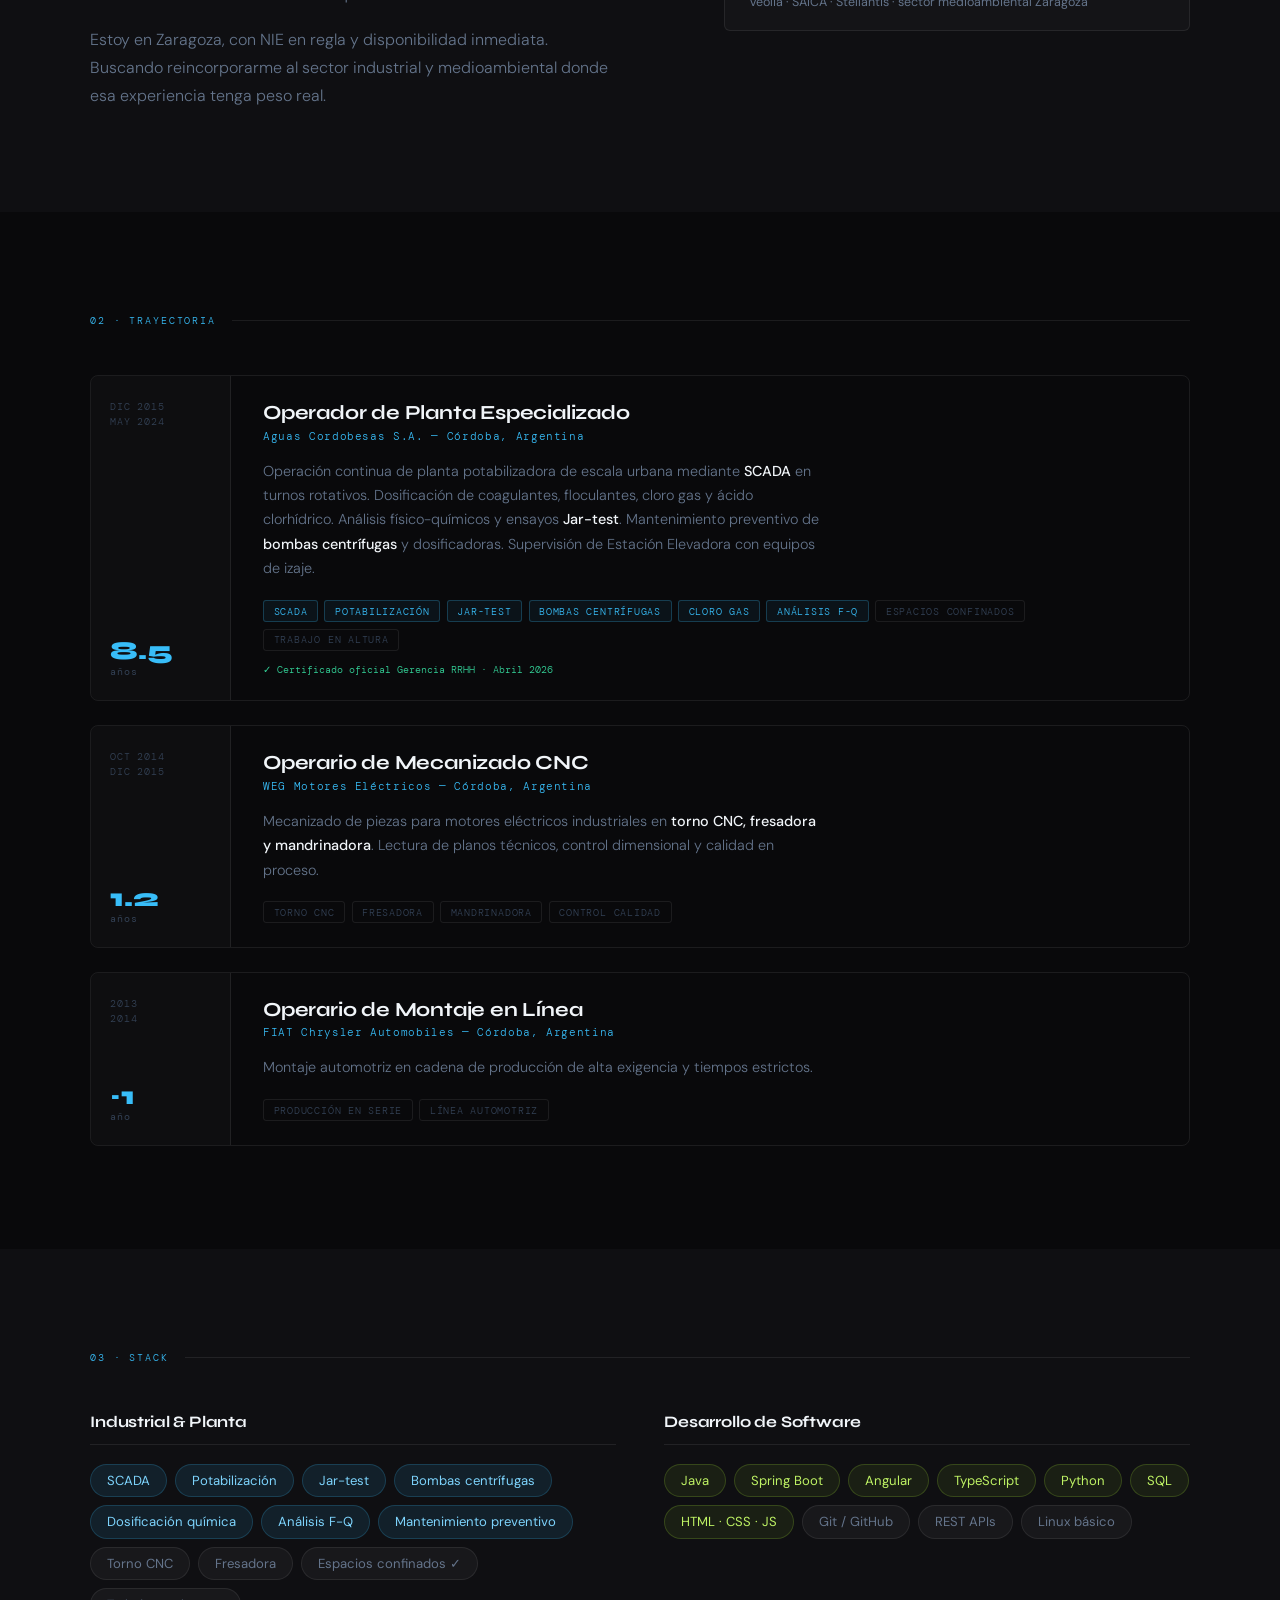
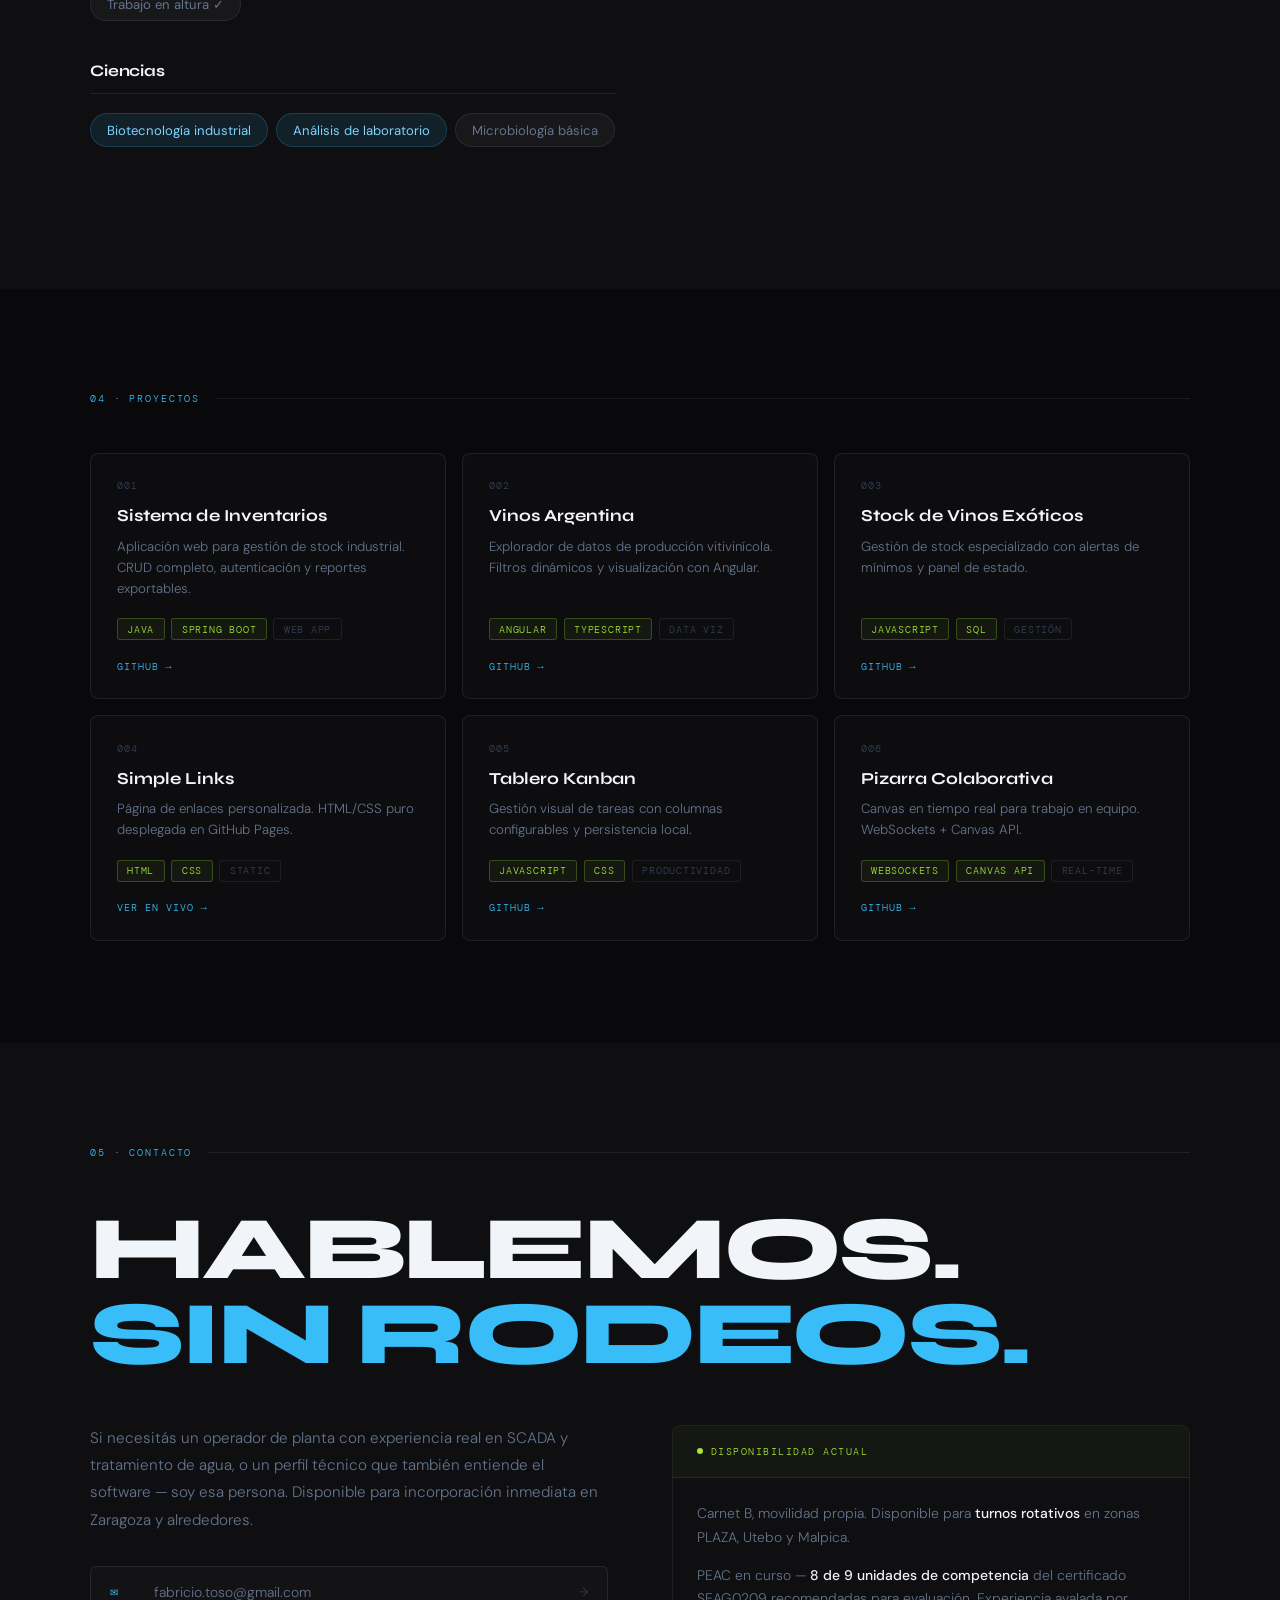
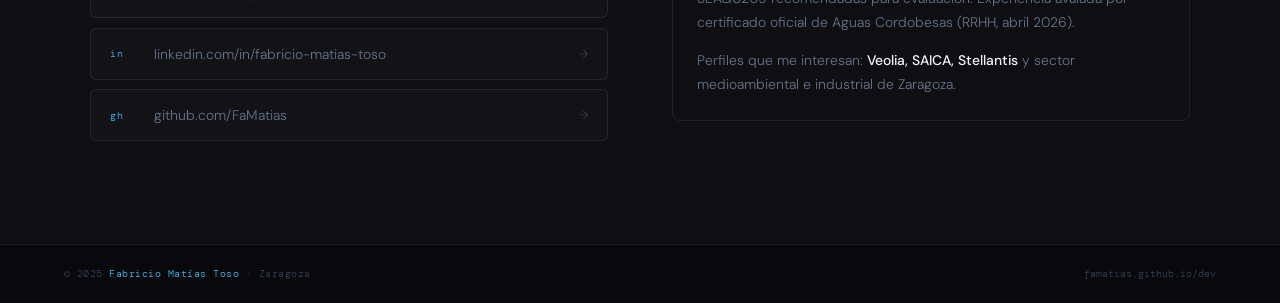
==== commit 2e2b2b9a: "Add files via upload" ====
--- a/index.html
+++ b/index.html
@@ -1,787 +1,1094 @@
 <!DOCTYPE html>
-<html lang="es" class="scroll-smooth">
+<html lang="es">
 <head>
-    <meta charset="UTF-8">
-    <meta name="viewport" content="width=device-width, initial-scale=1.0">
-    
-    <title>Fabricio Toso | Operador de Planta & Full Stack Developer</title>
-    <meta name="description" content="Fabricio Matías Toso: Operador de Planta Especializado con +8 años en potabilización y SCADA. Full Stack Java, Spring Boot, Angular, SQL, Python. PEAC Aragón. Zaragoza.">
-    <meta name="keywords" content="Fabricio Toso, Operador de Planta Zaragoza, SCADA, Potabilización, Full Stack Developer, Java, Spring Boot, Angular, Biotecnología, PEAC, Veolia, tratamiento de aguas">
-    <meta name="author" content="Fabricio Matías Toso">
-    <meta name="robots" content="index, follow">
-
-    <meta property="og:type" content="website">
-    <meta property="og:url" content="https://famatias.github.io/dev/">
-    <meta property="og:title" content="Fabricio Toso | Perfil Técnico Híbrido">
-    <meta property="og:description" content="Operador de Planta con +8 años en SCADA y potabilización. Full Stack Java · Angular. T.S. Biotecnología. PEAC Aragón.">
-    <meta property="og:image" content="https://avatars.githubusercontent.com/u/108632622?v=4">
-    <meta name="twitter:card" content="summary_large_image">
-
-    <link rel="icon" href="data:image/svg+xml,<svg xmlns=%22http://www.w3.org/2000/svg%22 viewBox=%220 0 100 100%22><text y=%22.9em%22 font-size=%2290%22>💧</text></svg>">
-
-    <script src="https://cdn.tailwindcss.com"></script>
-    <link rel="stylesheet" href="https://cdnjs.cloudflare.com/ajax/libs/font-awesome/6.5.1/css/all.min.css">
-    
-    <style>
-        @import url('https://fonts.googleapis.com/css2?family=Inter:wght@300;400;500;600;700&family=Space+Grotesk:wght@400;600;700&display=swap');
-        
-        body { font-family: 'Inter', sans-serif; background-color: #0F172A; color: #E2E8F0; }
-        h1, h2, h3 { font-family: 'Space Grotesk', sans-serif; }
-
-        .navbar-blur {
-            background-color: rgba(15, 23, 42, 0.92);
-            backdrop-filter: blur(14px);
-            border-bottom: 1px solid rgba(56, 189, 248, 0.1);
-        }
-
-        /* Hero gradient */
-        .hero-bg {
-            background: radial-gradient(ellipse at 20% 50%, rgba(14, 165, 233, 0.08) 0%, transparent 60%),
-                        radial-gradient(ellipse at 80% 20%, rgba(16, 185, 129, 0.06) 0%, transparent 50%),
-                        #0F172A;
-        }
-
-        /* Cards */
-        .card-glass {
-            background: rgba(30, 41, 59, 0.6);
-            border: 1px solid rgba(255,255,255,0.07);
-            backdrop-filter: blur(10px);
-            transition: all 0.3s ease;
-        }
-        .card-glass:hover {
-            border-color: rgba(56, 189, 248, 0.3);
-            transform: translateY(-4px);
-            box-shadow: 0 20px 40px rgba(0,0,0,0.3);
-        }
-
-        /* Timeline */
-        .timeline-line {
-            position: absolute;
-            left: 20px;
-            top: 0; bottom: 0;
-            width: 2px;
-            background: linear-gradient(to bottom, #0ea5e9, #10b981, transparent);
-        }
-        .timeline-dot {
-            width: 12px; height: 12px;
-            border-radius: 50%;
-            background: #0ea5e9;
-            border: 2px solid #0F172A;
-            box-shadow: 0 0 10px rgba(14, 165, 233, 0.6);
-            flex-shrink: 0;
-        }
-        .timeline-dot.green {
-            background: #10b981;
-            box-shadow: 0 0 10px rgba(16, 185, 129, 0.6);
-        }
-
-        /* Skills pills */
-        .pill-industrial { background: rgba(14, 165, 233, 0.1); color: #7dd3fc; border: 1px solid rgba(14, 165, 233, 0.25); }
-        .pill-tech { background: rgba(16, 185, 129, 0.1); color: #6ee7b7; border: 1px solid rgba(16, 185, 129, 0.25); }
-        .pill-science { background: rgba(139, 92, 246, 0.1); color: #c4b5fd; border: 1px solid rgba(139, 92, 246, 0.25); }
-
-        /* Progress bars */
-        .progress-bar {
-            height: 4px;
-            border-radius: 2px;
-            background: rgba(255,255,255,0.08);
-            overflow: hidden;
-        }
-        .progress-fill {
-            height: 100%;
-            border-radius: 2px;
-            background: linear-gradient(to right, #0ea5e9, #10b981);
-            transition: width 1.5s ease;
-            width: 0%;
-        }
-
-        /* Main CTA */
-        .btn-primary {
-            background: linear-gradient(135deg, #0ea5e9, #3b82f6);
-            color: white;
-            font-weight: 600;
-            border-radius: 9999px;
-            padding: 0.85rem 2rem;
-            transition: all 0.3s ease;
-            box-shadow: 0 4px 20px rgba(14, 165, 233, 0.3);
-        }
-        .btn-primary:hover { transform: translateY(-2px); filter: brightness(1.1); box-shadow: 0 8px 25px rgba(14, 165, 233, 0.4); }
-
-        .btn-secondary {
-            border: 1px solid rgba(255,255,255,0.15);
-            color: #cbd5e1;
-            font-weight: 600;
-            border-radius: 9999px;
-            padding: 0.85rem 2rem;
-            transition: all 0.3s ease;
-        }
-        .btn-secondary:hover { background: rgba(255,255,255,0.07); color: white; }
-
-        /* Section headers */
-        .section-label {
-            font-size: 0.7rem;
-            font-weight: 700;
-            letter-spacing: 0.2em;
-            text-transform: uppercase;
-            color: #0ea5e9;
-        }
-
-        /* Typing cursor */
-        .cursor { animation: blink 0.8s infinite; }
-        @keyframes blink { 0%, 100% { opacity: 1; } 50% { opacity: 0; } }
-
-        /* Scroll animation */
-        .reveal { opacity: 0; transform: translateY(30px); transition: all 0.7s ease; }
-        .reveal.visible { opacity: 1; transform: translateY(0); }
-
-        /* Project card accent */
-        .project-accent-blue { border-left: 3px solid #0ea5e9; }
-        .project-accent-green { border-left: 3px solid #10b981; }
-        .project-accent-purple { border-left: 3px solid #8b5cf6; }
-
-        /* Contact form */
-        .input-field {
-            background: rgba(15, 23, 42, 0.8);
-            border: 1px solid rgba(255,255,255,0.1);
-            border-radius: 12px;
-            padding: 0.85rem 1.2rem;
-            color: #e2e8f0;
-            width: 100%;
-            transition: border-color 0.3s;
-            outline: none;
-        }
-        .input-field:focus { border-color: #0ea5e9; }
-        .input-field::placeholder { color: #64748b; }
-    </style>
+  <meta charset="UTF-8"/>
+  <meta name="viewport" content="width=device-width, initial-scale=1.0"/>
+  <title>Fabricio Toso — Operador de Planta & Dev Industrial</title>
+  <meta name="description" content="8+ años operando plantas potabilizadoras con SCADA. Full Stack Java · Angular · Python. Disponible en Zaragoza. PEAC Aragón en proceso."/>
+  <meta name="author" content="Fabricio Matías Toso"/>
+  <meta property="og:title" content="Fabricio Toso — Operador de Planta & Dev Industrial"/>
+  <meta property="og:description" content="8+ años en SCADA y potabilización. Full Stack Java · Angular. Zaragoza."/>
+  <meta property="og:image" content="https://avatars.githubusercontent.com/u/108632622?v=4"/>
+  <link rel="icon" href="data:image/svg+xml,<svg xmlns=%22http://www.w3.org/2000/svg%22 viewBox=%220 0 100 100%22><text y=%22.9em%22 font-size=%2290%22>⚙️</text></svg>"/>
+
+  <link rel="preconnect" href="https://fonts.googleapis.com"/>
+  <link rel="preconnect" href="https://fonts.gstatic.com" crossorigin/>
+  <link href="https://fonts.googleapis.com/css2?family=Syne:wght@400;700;800&family=DM+Sans:ital,wght@0,300;0,400;0,500;1,300&family=DM+Mono:wght@400;500&display=swap" rel="stylesheet"/>
+
+  <style>
+    :root {
+      --bg:     #09090b;
+      --bg2:    #0f0f12;
+      --line:   rgba(255,255,255,0.08);
+      --water:  #38bdf8;
+      --acid:   #a3e635;
+      --white:  #f1f5f9;
+      --steel:  #64748b;
+      --muted:  #334155;
+      --syne:   'Syne', sans-serif;
+      --dm:     'DM Sans', sans-serif;
+      --mono:   'DM Mono', monospace;
+    }
+
+    *, *::before, *::after { box-sizing: border-box; margin: 0; padding: 0; }
+    html { scroll-behavior: smooth; }
+
+    body {
+      background: var(--bg);
+      color: var(--white);
+      font-family: var(--dm);
+      font-weight: 300;
+      overflow-x: hidden;
+    }
+
+    a { color: inherit; text-decoration: none; }
+
+    /* ── GRAIN ── */
+    body::after {
+      content: '';
+      position: fixed;
+      inset: 0;
+      pointer-events: none;
+      z-index: 999;
+      opacity: 0.025;
+      background-image: url("data:image/svg+xml,%3Csvg xmlns='http://www.w3.org/2000/svg' width='300' height='300'%3E%3Cfilter id='n'%3E%3CfeTurbulence type='fractalNoise' baseFrequency='0.75' numOctaves='4' stitchTiles='stitch'/%3E%3C/filter%3E%3Crect width='300' height='300' filter='url(%23n)' opacity='1'/%3E%3C/svg%3E");
+    }
+
+    /* ── NAV ── */
+    nav {
+      position: fixed; top: 0; left: 0; right: 0; z-index: 100;
+      display: flex; align-items: center; justify-content: space-between;
+      padding: 0 clamp(1.5rem, 4vw, 3rem);
+      height: 58px;
+      background: rgba(9,9,11,0.85);
+      backdrop-filter: blur(16px);
+      border-bottom: 1px solid var(--line);
+    }
+    .nav-logo {
+      font-family: var(--syne);
+      font-weight: 800;
+      font-size: 1.05rem;
+      letter-spacing: -0.02em;
+    }
+    .nav-logo em { font-style: normal; color: var(--water); }
+    .nav-links { display: flex; gap: 2.5rem; list-style: none; }
+    .nav-links a {
+      font-family: var(--mono);
+      font-size: 0.7rem;
+      letter-spacing: 0.08em;
+      color: var(--steel);
+      transition: color 0.2s;
+    }
+    .nav-links a:hover { color: var(--white); }
+    .nav-hire {
+      font-family: var(--mono);
+      font-size: 0.68rem;
+      letter-spacing: 0.1em;
+      text-transform: uppercase;
+      color: var(--acid);
+      border: 1px solid rgba(163,230,53,0.35);
+      padding: 0.38rem 1rem;
+      border-radius: 100px;
+      transition: all 0.2s;
+    }
+    .nav-hire:hover { background: var(--acid); color: #09090b; }
+
+    #nav-btn { display: none; background: none; border: none; cursor: pointer; flex-direction: column; gap: 5px; }
+    #nav-btn span { display: block; width: 20px; height: 1.5px; background: var(--steel); }
+    #mob-menu {
+      display: none; position: fixed; top: 58px; inset-x: 0; z-index: 99;
+      background: rgba(9,9,11,0.97); border-bottom: 1px solid var(--line);
+      flex-direction: column; padding: 1.5rem clamp(1.5rem,4vw,3rem) 2rem; gap: 0;
+    }
+    #mob-menu.open { display: flex; }
+    #mob-menu a {
+      font-family: var(--mono); font-size: 0.8rem; color: var(--steel);
+      padding: 1rem 0; border-bottom: 1px solid var(--line); transition: color 0.2s;
+    }
+    #mob-menu a:hover { color: var(--white); }
+
+    @media(max-width:768px) {
+      .nav-links, .nav-hire { display: none; }
+      #nav-btn { display: flex; }
+    }
+
+    /* ── HERO ── */
+    #hero {
+      min-height: 100vh;
+      display: flex; flex-direction: column; justify-content: flex-end;
+      padding: 0 clamp(1.5rem, 5vw, 4rem) clamp(3rem, 6vw, 5rem);
+      position: relative; overflow: hidden;
+    }
+
+    .hero-bg-word {
+      position: absolute;
+      top: 50%; left: 50%;
+      transform: translate(-50%, -50%);
+      font-family: var(--syne);
+      font-size: clamp(9rem, 24vw, 22rem);
+      font-weight: 800;
+      letter-spacing: -0.04em;
+      text-transform: uppercase;
+      color: rgba(255,255,255,0.025);
+      white-space: nowrap;
+      pointer-events: none;
+      user-select: none;
+      line-height: 1;
+    }
+
+    .hero-topbar {
+      position: absolute;
+      top: 58px; left: 0; right: 0;
+      padding: clamp(1rem,2vw,1.5rem) clamp(1.5rem,5vw,4rem);
+      display: flex; justify-content: space-between; align-items: center;
+      border-bottom: 1px solid var(--line);
+      font-family: var(--mono);
+      font-size: 0.65rem;
+      letter-spacing: 0.12em;
+      color: var(--steel);
+      text-transform: uppercase;
+      flex-wrap: wrap;
+      gap: 0.5rem;
+    }
+    .hero-topbar .live {
+      display: flex; align-items: center; gap: 0.5rem; color: var(--acid);
+    }
+    .hero-topbar .live::before {
+      content: '';
+      width: 6px; height: 6px; border-radius: 50%;
+      background: var(--acid);
+      animation: blink 2s ease-in-out infinite;
+    }
+    @keyframes blink { 0%,100%{opacity:1} 50%{opacity:0.3} }
+
+    .hero-content { position: relative; z-index: 1; max-width: 900px; }
+
+    .hero-eyebrow {
+      font-family: var(--mono);
+      font-size: 0.72rem;
+      letter-spacing: 0.15em;
+      text-transform: uppercase;
+      color: var(--water);
+      margin-bottom: 1.5rem;
+    }
+
+    .hero-name {
+      font-family: var(--syne);
+      font-weight: 800;
+      font-size: clamp(3.8rem, 11vw, 9.5rem);
+      line-height: 0.88;
+      letter-spacing: -0.03em;
+      text-transform: uppercase;
+      color: var(--white);
+      margin-bottom: 2rem;
+    }
+    .hero-name .water { color: var(--water); }
+
+    .hero-bottom {
+      display: flex;
+      align-items: flex-end;
+      justify-content: space-between;
+      gap: 2rem;
+      flex-wrap: wrap;
+    }
+
+    .hero-statement {
+      max-width: 440px;
+      font-size: clamp(1rem, 2vw, 1.15rem);
+      line-height: 1.65;
+      color: var(--steel);
+      font-weight: 300;
+    }
+    .hero-statement strong { color: var(--white); font-weight: 500; }
+
+    .hero-cta-group {
+      display: flex; flex-direction: column; align-items: flex-end; gap: 1rem;
+      flex-shrink: 0;
+    }
+
+    .btn-hire {
+      font-family: var(--syne);
+      font-weight: 700;
+      font-size: 1rem;
+      letter-spacing: -0.01em;
+      background: var(--water);
+      color: #09090b;
+      padding: 0.9rem 2.2rem;
+      border-radius: 100px;
+      transition: all 0.25s;
+      white-space: nowrap;
+    }
+    .btn-hire:hover { background: #7dd3fc; transform: translateY(-2px); }
+
+    .btn-scroll {
+      font-family: var(--mono);
+      font-size: 0.65rem;
+      letter-spacing: 0.12em;
+      text-transform: uppercase;
+      color: var(--muted);
+      display: flex; align-items: center; gap: 0.5rem;
+      transition: color 0.2s;
+    }
+    .btn-scroll:hover { color: var(--steel); }
+    .btn-scroll::after { content: '↓'; font-size: 0.8rem; }
+
+    /* ── TICKER ── */
+    .ticker-wrap {
+      border-top: 1px solid var(--line);
+      border-bottom: 1px solid var(--line);
+      overflow: hidden;
+      padding: 0.9rem 0;
+      background: var(--bg2);
+    }
+    .ticker-track {
+      display: flex;
+      width: max-content;
+      animation: ticker 28s linear infinite;
+    }
+    @keyframes ticker {
+      from { transform: translateX(0); }
+      to   { transform: translateX(-50%); }
+    }
+    .ticker-item {
+      font-family: var(--mono);
+      font-size: 0.7rem;
+      letter-spacing: 0.12em;
+      text-transform: uppercase;
+      color: var(--steel);
+      padding: 0 2.5rem;
+      white-space: nowrap;
+    }
+    .ticker-item .dot {
+      display: inline-block;
+      width: 4px; height: 4px;
+      border-radius: 50%;
+      background: var(--water);
+      vertical-align: middle;
+      margin-right: 2.5rem;
+    }
+
+    /* ── SECTIONS ── */
+    .s { padding: clamp(4rem, 8vw, 7rem) clamp(1.5rem, 5vw, 4rem); }
+    .s-inner { max-width: 1100px; margin: 0 auto; }
+
+    .s-label {
+      font-family: var(--mono);
+      font-size: 0.65rem;
+      letter-spacing: 0.18em;
+      text-transform: uppercase;
+      color: var(--water);
+      margin-bottom: 3rem;
+      display: flex; align-items: center; gap: 1rem;
+    }
+    .s-label::after { content: ''; flex: 1; height: 1px; background: var(--line); }
+
+    /* reveal */
+    .reveal { opacity: 0; transform: translateY(20px); transition: opacity 0.65s ease, transform 0.65s ease; }
+    .reveal.in { opacity: 1; transform: translateY(0); }
+    .reveal.d1 { transition-delay: 0.1s; }
+    .reveal.d2 { transition-delay: 0.2s; }
+    .reveal.d3 { transition-delay: 0.3s; }
+
+    /* ── IDENTIDAD ── */
+    #identidad { background: var(--bg2); }
+
+    .identity-grid {
+      display: grid;
+      grid-template-columns: 1.1fr 0.9fr;
+      gap: clamp(2rem, 5vw, 5rem);
+      align-items: start;
+    }
+
+    .big-statement {
+      font-family: var(--syne);
+      font-weight: 700;
+      font-size: clamp(1.8rem, 4vw, 3.2rem);
+      line-height: 1.12;
+      letter-spacing: -0.02em;
+      color: var(--white);
+      margin-bottom: 1.8rem;
+    }
+    .big-statement .accent { color: var(--water); }
+
+    .identity-body {
+      color: var(--steel);
+      font-size: 1rem;
+      line-height: 1.75;
+      max-width: 520px;
+    }
+    .identity-body p { margin-bottom: 1.1rem; }
+    .identity-body p:last-child { margin-bottom: 0; }
+    .identity-body strong { color: var(--white); font-weight: 500; }
+
+    .fact-stack { display: flex; flex-direction: column; gap: 1px; }
+
+    .fact-block {
+      background: rgba(255,255,255,0.025);
+      border: 1px solid var(--line);
+      padding: 1.2rem 1.5rem;
+      transition: background 0.25s;
+    }
+    .fact-block:first-child { border-radius: 6px 6px 0 0; }
+    .fact-block:last-child  { border-radius: 0 0 6px 6px; }
+    .fact-block:not(:first-child) { border-top: none; }
+    .fact-block:hover { background: rgba(56,189,248,0.05); }
+
+    .fact-key {
+      font-family: var(--mono);
+      font-size: 0.6rem;
+      letter-spacing: 0.15em;
+      text-transform: uppercase;
+      color: var(--muted);
+      margin-bottom: 0.35rem;
+    }
+    .fact-val {
+      font-size: 0.9rem;
+      color: var(--white);
+      font-weight: 400;
+      line-height: 1.4;
+    }
+    .fact-val .sub {
+      display: block;
+      font-size: 0.78rem;
+      color: var(--steel);
+      margin-top: 0.1rem;
+    }
+
+    .peac-chip {
+      display: inline-flex; align-items: center; gap: 0.5rem;
+      font-family: var(--mono);
+      font-size: 0.65rem;
+      letter-spacing: 0.08em;
+      color: var(--acid);
+      border: 1px solid rgba(163,230,53,0.25);
+      background: rgba(163,230,53,0.05);
+      padding: 0.3rem 0.7rem;
+      border-radius: 100px;
+      margin-top: 0.4rem;
+    }
+    .peac-chip::before {
+      content: '';
+      width: 5px; height: 5px;
+      border-radius: 50%; background: var(--acid);
+      animation: blink 2s infinite;
+    }
+
+    @media(max-width:768px) { .identity-grid { grid-template-columns: 1fr; } }
+
+    /* ── TRAYECTORIA ── */
+    #trayectoria { background: var(--bg); }
+
+    .exp-cards { display: flex; flex-direction: column; gap: 1.5rem; }
+
+    .exp-card {
+      display: grid;
+      grid-template-columns: 140px 1fr;
+      gap: 0;
+      border: 1px solid var(--line);
+      border-radius: 8px;
+      overflow: hidden;
+      transition: border-color 0.25s;
+    }
+    .exp-card:hover { border-color: rgba(56,189,248,0.3); }
+
+    .exp-side {
+      background: rgba(255,255,255,0.02);
+      border-right: 1px solid var(--line);
+      padding: 1.5rem 1.2rem;
+      display: flex; flex-direction: column; justify-content: space-between;
+    }
+    .exp-period {
+      font-family: var(--mono);
+      font-size: 0.62rem;
+      letter-spacing: 0.08em;
+      color: var(--muted);
+      line-height: 1.5;
+    }
+    .exp-duration {
+      font-family: var(--syne);
+      font-size: 1.6rem;
+      font-weight: 800;
+      color: var(--water);
+      line-height: 1;
+    }
+    .exp-duration small {
+      display: block;
+      font-family: var(--mono);
+      font-size: 0.6rem;
+      letter-spacing: 0.1em;
+      color: var(--muted);
+      font-weight: 400;
+      margin-top: 0.2rem;
+    }
+
+    .exp-main { padding: 1.5rem 2rem; }
+    .exp-role {
+      font-family: var(--syne);
+      font-size: 1.25rem;
+      font-weight: 700;
+      letter-spacing: -0.01em;
+      color: var(--white);
+      margin-bottom: 0.2rem;
+    }
+    .exp-company {
+      font-family: var(--mono);
+      font-size: 0.68rem;
+      letter-spacing: 0.06em;
+      color: var(--water);
+      margin-bottom: 1rem;
+    }
+    .exp-desc {
+      font-size: 0.9rem;
+      color: var(--steel);
+      line-height: 1.7;
+      margin-bottom: 1.2rem;
+      max-width: 560px;
+    }
+    .exp-desc strong { color: var(--white); font-weight: 500; }
+    .exp-tags { display: flex; flex-wrap: wrap; gap: 0.4rem; }
+    .tag {
+      font-family: var(--mono);
+      font-size: 0.6rem;
+      letter-spacing: 0.08em;
+      text-transform: uppercase;
+      padding: 0.22rem 0.6rem;
+      border-radius: 3px;
+    }
+    .tag-blue  { color: var(--water); border: 1px solid rgba(56,189,248,0.25); background: rgba(56,189,248,0.06); }
+    .tag-green { color: var(--acid);  border: 1px solid rgba(163,230,53,0.25); background: rgba(163,230,53,0.05); }
+    .tag-ghost { color: var(--muted); border: 1px solid var(--line); }
+
+    .exp-verified {
+      margin-top: 0.8rem;
+      font-family: var(--mono);
+      font-size: 0.6rem;
+      color: #34d399;
+      display: flex; align-items: center; gap: 0.4rem;
+    }
+    .exp-verified::before { content: '✓'; }
+
+    @media(max-width:640px) {
+      .exp-card { grid-template-columns: 1fr; }
+      .exp-side { border-right: none; border-bottom: 1px solid var(--line); flex-direction: row; align-items: center; gap: 1.5rem; }
+    }
+
+    /* ── STACK ── */
+    #stack { background: var(--bg2); }
+
+    .stack-layout {
+      display: grid;
+      grid-template-columns: 1fr 1fr;
+      gap: 3rem;
+    }
+
+    .stack-group-title {
+      font-family: var(--syne);
+      font-size: 1rem;
+      font-weight: 700;
+      letter-spacing: -0.01em;
+      color: var(--white);
+      margin-bottom: 1.2rem;
+      padding-bottom: 0.8rem;
+      border-bottom: 1px solid var(--line);
+    }
+
+    .pill-grid { display: flex; flex-wrap: wrap; gap: 0.5rem; margin-bottom: 2.5rem; }
+    .pill {
+      font-family: var(--dm);
+      font-size: 0.82rem;
+      font-weight: 400;
+      padding: 0.45rem 1rem;
+      border-radius: 100px;
+      transition: all 0.2s;
+      cursor: default;
+    }
+    .pill:hover { transform: translateY(-1px); }
+    .pill-a { background: rgba(56,189,248,0.1);  color: #7dd3fc; border: 1px solid rgba(56,189,248,0.2); }
+    .pill-b { background: rgba(163,230,53,0.08); color: #bef264; border: 1px solid rgba(163,230,53,0.2); }
+    .pill-c { background: rgba(255,255,255,0.04); color: var(--steel); border: 1px solid var(--line); }
+
+    @media(max-width:640px) { .stack-layout { grid-template-columns: 1fr; gap: 2rem; } }
+
+    /* ── PROYECTOS ── */
+    #proyectos { background: var(--bg); }
+
+    .proj-grid {
+      display: grid;
+      grid-template-columns: repeat(auto-fill, minmax(280px,1fr));
+      gap: 1rem;
+    }
+
+    .proj-card {
+      border: 1px solid var(--line);
+      border-radius: 8px;
+      padding: 1.6rem;
+      background: rgba(255,255,255,0.02);
+      display: flex; flex-direction: column;
+      transition: all 0.25s;
+    }
+    .proj-card:hover {
+      background: rgba(56,189,248,0.04);
+      border-color: rgba(56,189,248,0.25);
+      transform: translateY(-3px);
+    }
+    .proj-idx {
+      font-family: var(--mono);
+      font-size: 0.6rem;
+      color: var(--muted);
+      letter-spacing: 0.1em;
+      margin-bottom: 0.8rem;
+    }
+    .proj-name {
+      font-family: var(--syne);
+      font-size: 1.05rem;
+      font-weight: 700;
+      color: var(--white);
+      margin-bottom: 0.6rem;
+    }
+    .proj-desc {
+      font-size: 0.83rem;
+      color: var(--steel);
+      line-height: 1.6;
+      flex: 1;
+      margin-bottom: 1.2rem;
+    }
+    .proj-tags { display: flex; flex-wrap: wrap; gap: 0.4rem; margin-bottom: 1.2rem; }
+    .proj-link {
+      font-family: var(--mono);
+      font-size: 0.65rem;
+      letter-spacing: 0.1em;
+      text-transform: uppercase;
+      color: var(--water);
+      display: flex; align-items: center; gap: 0.4rem;
+      transition: gap 0.2s;
+      margin-top: auto;
+    }
+    .proj-link:hover { gap: 0.7rem; }
+    .proj-link::after { content: '→'; }
+
+    /* ── CONTACTO ── */
+    #contacto { background: var(--bg2); }
+
+    .contact-hero {
+      font-family: var(--syne);
+      font-weight: 800;
+      font-size: clamp(2.5rem, 7vw, 6rem);
+      line-height: 0.95;
+      letter-spacing: -0.03em;
+      text-transform: uppercase;
+      color: var(--white);
+      margin-bottom: 3rem;
+    }
+    .contact-hero .accent { color: var(--water); }
+
+    .contact-split {
+      display: grid;
+      grid-template-columns: 1fr 1fr;
+      gap: 4rem;
+      align-items: start;
+    }
+
+    .contact-text {
+      font-size: 0.95rem;
+      color: var(--steel);
+      line-height: 1.8;
+      margin-bottom: 2rem;
+    }
+    .contact-text strong { color: var(--white); font-weight: 500; }
+
+    .contact-row { display: flex; flex-direction: column; gap: 0.6rem; }
+    .c-link {
+      display: flex; align-items: center;
+      gap: 1rem; padding: 1rem 1.2rem;
+      border: 1px solid var(--line);
+      border-radius: 6px;
+      font-size: 0.87rem;
+      color: var(--steel);
+      background: rgba(255,255,255,0.02);
+      transition: all 0.2s;
+    }
+    .c-link:hover {
+      border-color: rgba(56,189,248,0.3);
+      background: rgba(56,189,248,0.04);
+      color: var(--white);
+    }
+    .c-link-icon {
+      font-family: var(--mono);
+      font-size: 0.62rem;
+      color: var(--water);
+      min-width: 28px;
+      letter-spacing: 0.05em;
+    }
+    .c-link-label { flex: 1; }
+    .c-link-arr { color: var(--muted); font-size: 0.75rem; transition: color 0.2s; }
+    .c-link:hover .c-link-arr { color: var(--water); }
+
+    .avail-card {
+      border: 1px solid var(--line);
+      border-radius: 8px;
+      overflow: hidden;
+    }
+    .avail-top {
+      padding: 1.2rem 1.5rem;
+      background: rgba(163,230,53,0.04);
+      border-bottom: 1px solid var(--line);
+      font-family: var(--mono);
+      font-size: 0.62rem;
+      letter-spacing: 0.15em;
+      text-transform: uppercase;
+      color: var(--acid);
+      display: flex; align-items: center; gap: 0.5rem;
+    }
+    .avail-top::before {
+      content: ''; width: 6px; height: 6px;
+      border-radius: 50%; background: var(--acid);
+      animation: blink 2s infinite;
+    }
+    .avail-body {
+      padding: 1.5rem;
+      font-size: 0.87rem;
+      color: var(--steel);
+      line-height: 1.7;
+    }
+    .avail-body p { margin-bottom: 0.9rem; }
+    .avail-body p:last-child { margin-bottom: 0; }
+    .avail-body strong { color: var(--white); font-weight: 500; }
+
+    @media(max-width:768px) { .contact-split { grid-template-columns: 1fr; gap: 2rem; } }
+
+    /* ── FOOTER ── */
+    footer {
+      border-top: 1px solid var(--line);
+      padding: 1.4rem clamp(1.5rem,5vw,4rem);
+      display: flex; justify-content: space-between; align-items: center;
+      background: var(--bg);
+    }
+    .footer-l {
+      font-family: var(--mono);
+      font-size: 0.62rem;
+      color: var(--muted);
+      letter-spacing: 0.05em;
+    }
+    .footer-l span { color: var(--water); }
+    .footer-r {
+      font-family: var(--mono);
+      font-size: 0.62rem;
+      color: var(--muted);
+    }
+  </style>
 </head>
-
-<body class="bg-slate-900">
+<body>
 
 <!-- NAV -->
-<nav class="fixed top-0 left-0 right-0 z-50 navbar-blur px-4 md:px-8 py-4 flex items-center justify-between">
-    <a href="../" class="flex items-center gap-2 text-sky-400 font-bold text-lg tracking-tight hover:text-sky-300 transition">
-        <span class="text-xl">💧</span>
-        <span>Fabricio Toso</span>
-    </a>
-    <div class="hidden md:flex items-center gap-6 text-sm font-medium">
-        <a href="#sobre-mi" class="text-slate-400 hover:text-sky-400 transition uppercase tracking-wider text-xs">Sobre mí</a>
-        <a href="#experiencia" class="text-slate-400 hover:text-sky-400 transition uppercase tracking-wider text-xs">Experiencia</a>
-        <a href="#habilidades" class="text-slate-400 hover:text-sky-400 transition uppercase tracking-wider text-xs">Habilidades</a>
-        <a href="#proyectos" class="text-slate-400 hover:text-sky-400 transition uppercase tracking-wider text-xs">Proyectos</a>
-        <a href="#contacto" class="ml-2 border border-sky-500 text-sky-400 px-4 py-2 rounded-full hover:bg-sky-500 hover:text-white transition text-xs font-semibold">Contactar</a>
+<nav>
+  <div class="nav-logo">Fabricio <em>Toso</em></div>
+  <ul class="nav-links">
+    <li><a href="#identidad">Identidad</a></li>
+    <li><a href="#trayectoria">Trayectoria</a></li>
+    <li><a href="#stack">Stack</a></li>
+    <li><a href="#proyectos">Proyectos</a></li>
+  </ul>
+  <a href="mailto:fabricio.toso@gmail.com" class="nav-hire">Contratar</a>
+  <button id="nav-btn" aria-label="Menú">
+    <span></span><span></span><span></span>
+  </button>
+</nav>
+
+<div id="mob-menu">
+  <a href="#identidad">Identidad</a>
+  <a href="#trayectoria">Trayectoria</a>
+  <a href="#stack">Stack</a>
+  <a href="#proyectos">Proyectos</a>
+  <a href="#contacto">Contactar</a>
+</div>
+
+<!-- HERO -->
+<section id="hero">
+  <div class="hero-bg-word">Planta</div>
+
+  <div class="hero-topbar">
+    <span>Fabricio Matías Toso · Zaragoza</span>
+    <span class="live">Disponible</span>
+    <span>PEAC Aragón en proceso</span>
+  </div>
+
+  <div class="hero-content">
+    <p class="hero-eyebrow">🇦🇷 → 🇪🇸 · Operador de Planta & Dev Industrial</p>
+
+    <h1 class="hero-name">
+      Ocho<br/>años en<br/><span class="water">planta.</span>
+    </h1>
+
+    <div class="hero-bottom">
+      <p class="hero-statement">
+        SCADA, análisis físico-químicos, dosificación de reactivos, mantenimiento de bombas.
+        <strong>Más formación Full Stack</strong> para cerrar el ciclo entre la planta y el software que la controla.
+      </p>
+      <div class="hero-cta-group">
+        <a href="mailto:fabricio.toso@gmail.com" class="btn-hire">Contactar</a>
+        <a href="#trayectoria" class="btn-scroll">Ver trayectoria</a>
+      </div>
     </div>
-    <!-- Mobile menu button -->
-    <button id="mobile-menu-btn" class="md:hidden text-slate-400 hover:text-white">
-        <i class="fas fa-bars text-xl"></i>
-    </button>
-</nav>
-
-<!-- Mobile menu -->
-<div id="mobile-menu" class="fixed top-16 left-0 right-0 z-40 bg-slate-900/95 backdrop-blur-md border-b border-slate-800 py-4 px-6 hidden">
-    <div class="flex flex-col gap-4 text-sm">
-        <a href="#sobre-mi" class="text-slate-300 hover:text-sky-400 transition py-2 border-b border-slate-800">Sobre mí</a>
-        <a href="#experiencia" class="text-slate-300 hover:text-sky-400 transition py-2 border-b border-slate-800">Experiencia</a>
-        <a href="#habilidades" class="text-slate-300 hover:text-sky-400 transition py-2 border-b border-slate-800">Habilidades</a>
-        <a href="#proyectos" class="text-slate-300 hover:text-sky-400 transition py-2 border-b border-slate-800">Proyectos</a>
-        <a href="#contacto" class="text-sky-400 font-semibold py-2">Contactar</a>
+  </div>
+</section>
+
+<!-- TICKER -->
+<div class="ticker-wrap">
+  <div class="ticker-track">
+    <span class="ticker-item"><span class="dot"></span>SCADA</span>
+    <span class="ticker-item"><span class="dot"></span>Potabilización</span>
+    <span class="ticker-item"><span class="dot"></span>Jar-test</span>
+    <span class="ticker-item"><span class="dot"></span>Bombas centrífugas</span>
+    <span class="ticker-item"><span class="dot"></span>Java · Spring Boot</span>
+    <span class="ticker-item"><span class="dot"></span>Angular</span>
+    <span class="ticker-item"><span class="dot"></span>Python</span>
+    <span class="ticker-item"><span class="dot"></span>Biotecnología</span>
+    <span class="ticker-item"><span class="dot"></span>PEAC Aragón</span>
+    <span class="ticker-item"><span class="dot"></span>Análisis físico-químico</span>
+    <span class="ticker-item"><span class="dot"></span>Zaragoza disponible</span>
+    <span class="ticker-item"><span class="dot"></span>Espacios confinados</span>
+    <span class="ticker-item"><span class="dot"></span>SCADA</span>
+    <span class="ticker-item"><span class="dot"></span>Potabilización</span>
+    <span class="ticker-item"><span class="dot"></span>Jar-test</span>
+    <span class="ticker-item"><span class="dot"></span>Bombas centrífugas</span>
+    <span class="ticker-item"><span class="dot"></span>Java · Spring Boot</span>
+    <span class="ticker-item"><span class="dot"></span>Angular</span>
+    <span class="ticker-item"><span class="dot"></span>Python</span>
+    <span class="ticker-item"><span class="dot"></span>Biotecnología</span>
+    <span class="ticker-item"><span class="dot"></span>PEAC Aragón</span>
+    <span class="ticker-item"><span class="dot"></span>Análisis físico-químico</span>
+    <span class="ticker-item"><span class="dot"></span>Zaragoza disponible</span>
+    <span class="ticker-item"><span class="dot"></span>Espacios confinados</span>
+  </div>
+</div>
+
+<!-- IDENTIDAD -->
+<section id="identidad" class="s">
+  <div class="s-inner">
+    <div class="s-label reveal">01 · Quién soy</div>
+
+    <div class="identity-grid">
+      <div class="reveal d1">
+        <h2 class="big-statement">
+          No soy junior.<br/>
+          Tengo ocho años<br/>
+          haciendo que<br/>
+          <span class="accent">el agua funcione.</span>
+        </h2>
+        <div class="identity-body">
+          <p>
+            Operé plantas potabilizadoras de abastecimiento urbano en <strong>Aguas Cordobesas S.A.</strong> durante más de ocho años. Eso implica turno nocturno, alarmas de SCADA, análisis en laboratorio, decisiones de dosificación en tiempo real y mantenimiento de equipos que no pueden parar.
+          </p>
+          <p>
+            Además estudié Desarrollo Web Full Stack y Biotecnología. No para vender servicios freelance — para <strong>entender el sistema completo</strong>: desde la válvula hasta el software que la monitorea.
+          </p>
+          <p>
+            Estoy en Zaragoza, con NIE en regla y disponibilidad inmediata. Buscando reincorporarme al sector industrial y medioambiental donde esa experiencia tenga peso real.
+          </p>
+        </div>
+      </div>
+
+      <div class="fact-stack reveal d2">
+        <div class="fact-block">
+          <div class="fact-key">Ubicación</div>
+          <div class="fact-val">
+            Zaragoza, Casco Antiguo
+            <span class="sub">NIE en regla · Carnet B · Movilidad PLAZA / Utebo / Malpica</span>
+          </div>
+        </div>
+        <div class="fact-block">
+          <div class="fact-key">Habilitación profesional</div>
+          <div class="fact-val">
+            PEAC Aragón — SEAG0209
+            <span class="peac-chip">8 de 9 unidades recomendadas · en proceso</span>
+          </div>
+        </div>
+        <div class="fact-block">
+          <div class="fact-key">Formación</div>
+          <div class="fact-val">
+            T.S. Desarrollo Web · T.S. Biotecnología
+            <span class="sub">3 años Ing. Computación (UNC) · GS Telecomunicaciones (IES Río Gallego)</span>
+          </div>
+        </div>
+        <div class="fact-block">
+          <div class="fact-key">Idiomas</div>
+          <div class="fact-val">Español nativo · Inglés B1 · Italiano básico</div>
+        </div>
+        <div class="fact-block">
+          <div class="fact-key">Objetivo</div>
+          <div class="fact-val">
+            Operador de Planta · Técnico de Ensayos · Automatización industrial
+            <span class="sub">Veolia · SAICA · Stellantis · sector medioambiental Zaragoza</span>
+          </div>
+        </div>
+      </div>
     </div>
-</div>
-
-<!-- HERO -->
-<section id="inicio" class="hero-bg min-h-screen flex items-center justify-center px-4 pt-20 pb-12">
-    <div class="max-w-4xl w-full text-center">
-        <div class="mb-6 flex justify-center">
-            <span class="px-4 py-2 rounded-full bg-sky-500/10 border border-sky-500/20 text-sky-400 text-xs font-semibold uppercase tracking-wider">
-                🇦🇷 → 🇪🇸 · Disponible en Zaragoza · PEAC Aragón en proceso
-            </span>
-        </div>
-
-        <h1 class="text-4xl md:text-6xl font-bold text-white mb-4 leading-tight">
-            Fabricio Matías Toso
-        </h1>
-
-        <div class="text-xl md:text-2xl text-sky-400 font-semibold mb-6 h-8">
-            <span id="typing-text"></span><span class="cursor text-sky-300">|</span>
-        </div>
-
-        <p class="text-slate-400 max-w-2xl mx-auto mb-10 leading-relaxed text-base md:text-lg">
-            Perfil técnico híbrido: <strong class="text-slate-200">8 años operando plantas potabilizadoras</strong> con SCADA, 
-            más formación Full Stack en Java, Angular y Python. 
-            Busco incorporarme al sector <strong class="text-slate-200">industrial y medioambiental</strong> de Zaragoza.
+  </div>
+</section>
+
+<!-- TRAYECTORIA -->
+<section id="trayectoria" class="s">
+  <div class="s-inner">
+    <div class="s-label reveal">02 · Trayectoria</div>
+
+    <div class="exp-cards">
+
+      <div class="exp-card reveal d1">
+        <div class="exp-side">
+          <div class="exp-period">DIC 2015<br/>MAY 2024</div>
+          <div class="exp-duration">8.5<small>años</small></div>
+        </div>
+        <div class="exp-main">
+          <div class="exp-role">Operador de Planta Especializado</div>
+          <div class="exp-company">Aguas Cordobesas S.A. — Córdoba, Argentina</div>
+          <p class="exp-desc">
+            Operación continua de planta potabilizadora de escala urbana mediante <strong>SCADA</strong> en turnos rotativos. Dosificación de coagulantes, floculantes, cloro gas y ácido clorhídrico. Análisis físico-químicos y ensayos <strong>Jar-test</strong>. Mantenimiento preventivo de <strong>bombas centrífugas</strong> y dosificadoras. Supervisión de Estación Elevadora con equipos de izaje.
+          </p>
+          <div class="exp-tags">
+            <span class="tag tag-blue">SCADA</span>
+            <span class="tag tag-blue">Potabilización</span>
+            <span class="tag tag-blue">Jar-test</span>
+            <span class="tag tag-blue">Bombas centrífugas</span>
+            <span class="tag tag-blue">Cloro gas</span>
+            <span class="tag tag-blue">Análisis F-Q</span>
+            <span class="tag tag-ghost">Espacios confinados</span>
+            <span class="tag tag-ghost">Trabajo en altura</span>
+          </div>
+          <div class="exp-verified">Certificado oficial Gerencia RRHH · Abril 2026</div>
+        </div>
+      </div>
+
+      <div class="exp-card reveal d2">
+        <div class="exp-side">
+          <div class="exp-period">OCT 2014<br/>DIC 2015</div>
+          <div class="exp-duration">1.2<small>años</small></div>
+        </div>
+        <div class="exp-main">
+          <div class="exp-role">Operario de Mecanizado CNC</div>
+          <div class="exp-company">WEG Motores Eléctricos — Córdoba, Argentina</div>
+          <p class="exp-desc">
+            Mecanizado de piezas para motores eléctricos industriales en <strong>torno CNC, fresadora y mandrinadora</strong>. Lectura de planos técnicos, control dimensional y calidad en proceso.
+          </p>
+          <div class="exp-tags">
+            <span class="tag tag-ghost">Torno CNC</span>
+            <span class="tag tag-ghost">Fresadora</span>
+            <span class="tag tag-ghost">Mandrinadora</span>
+            <span class="tag tag-ghost">Control calidad</span>
+          </div>
+        </div>
+      </div>
+
+      <div class="exp-card reveal d3">
+        <div class="exp-side">
+          <div class="exp-period">2013<br/>2014</div>
+          <div class="exp-duration">~1<small>año</small></div>
+        </div>
+        <div class="exp-main">
+          <div class="exp-role">Operario de Montaje en Línea</div>
+          <div class="exp-company">FIAT Chrysler Automobiles — Córdoba, Argentina</div>
+          <p class="exp-desc">Montaje automotriz en cadena de producción de alta exigencia y tiempos estrictos.</p>
+          <div class="exp-tags">
+            <span class="tag tag-ghost">Producción en serie</span>
+            <span class="tag tag-ghost">Línea automotriz</span>
+          </div>
+        </div>
+      </div>
+
+    </div>
+  </div>
+</section>
+
+<!-- STACK -->
+<section id="stack" class="s">
+  <div class="s-inner">
+    <div class="s-label reveal">03 · Stack</div>
+
+    <div class="stack-layout">
+      <div class="reveal d1">
+        <div class="stack-group-title">Industrial &amp; Planta</div>
+        <div class="pill-grid">
+          <span class="pill pill-a">SCADA</span>
+          <span class="pill pill-a">Potabilización</span>
+          <span class="pill pill-a">Jar-test</span>
+          <span class="pill pill-a">Bombas centrífugas</span>
+          <span class="pill pill-a">Dosificación química</span>
+          <span class="pill pill-a">Análisis F-Q</span>
+          <span class="pill pill-a">Mantenimiento preventivo</span>
+          <span class="pill pill-c">Torno CNC</span>
+          <span class="pill pill-c">Fresadora</span>
+          <span class="pill pill-c">Espacios confinados ✓</span>
+          <span class="pill pill-c">Trabajo en altura ✓</span>
+        </div>
+
+        <div class="stack-group-title">Ciencias</div>
+        <div class="pill-grid">
+          <span class="pill pill-a">Biotecnología industrial</span>
+          <span class="pill pill-a">Análisis de laboratorio</span>
+          <span class="pill pill-c">Microbiología básica</span>
+        </div>
+      </div>
+
+      <div class="reveal d2">
+        <div class="stack-group-title">Desarrollo de Software</div>
+        <div class="pill-grid">
+          <span class="pill pill-b">Java</span>
+          <span class="pill pill-b">Spring Boot</span>
+          <span class="pill pill-b">Angular</span>
+          <span class="pill pill-b">TypeScript</span>
+          <span class="pill pill-b">Python</span>
+          <span class="pill pill-b">SQL</span>
+          <span class="pill pill-b">HTML · CSS · JS</span>
+          <span class="pill pill-c">Git / GitHub</span>
+          <span class="pill pill-c">REST APIs</span>
+          <span class="pill pill-c">Linux básico</span>
+        </div>
+      </div>
+    </div>
+  </div>
+</section>
+
+<!-- PROYECTOS -->
+<section id="proyectos" class="s">
+  <div class="s-inner">
+    <div class="s-label reveal">04 · Proyectos</div>
+
+    <div class="proj-grid">
+      <div class="proj-card reveal d1">
+        <div class="proj-idx">001</div>
+        <div class="proj-name">Sistema de Inventarios</div>
+        <p class="proj-desc">Aplicación web para gestión de stock industrial. CRUD completo, autenticación y reportes exportables.</p>
+        <div class="proj-tags">
+          <span class="tag tag-green">Java</span>
+          <span class="tag tag-green">Spring Boot</span>
+          <span class="tag tag-ghost">Web App</span>
+        </div>
+        <a href="https://github.com/FaMatias/Sistema_inventarios" target="_blank" class="proj-link">GitHub</a>
+      </div>
+
+      <div class="proj-card reveal d2">
+        <div class="proj-idx">002</div>
+        <div class="proj-name">Vinos Argentina</div>
+        <p class="proj-desc">Explorador de datos de producción vitivinícola. Filtros dinámicos y visualización con Angular.</p>
+        <div class="proj-tags">
+          <span class="tag tag-green">Angular</span>
+          <span class="tag tag-green">TypeScript</span>
+          <span class="tag tag-ghost">Data viz</span>
+        </div>
+        <a href="https://github.com/FaMatias/Vinos_Argentina" target="_blank" class="proj-link">GitHub</a>
+      </div>
+
+      <div class="proj-card reveal d3">
+        <div class="proj-idx">003</div>
+        <div class="proj-name">Stock de Vinos Exóticos</div>
+        <p class="proj-desc">Gestión de stock especializado con alertas de mínimos y panel de estado.</p>
+        <div class="proj-tags">
+          <span class="tag tag-green">JavaScript</span>
+          <span class="tag tag-green">SQL</span>
+          <span class="tag tag-ghost">Gestión</span>
+        </div>
+        <a href="https://github.com/FaMatias/Stock-de-Vinos-Ex-ticos" target="_blank" class="proj-link">GitHub</a>
+      </div>
+
+      <div class="proj-card reveal d1">
+        <div class="proj-idx">004</div>
+        <div class="proj-name">Simple Links</div>
+        <p class="proj-desc">Página de enlaces personalizada. HTML/CSS puro desplegada en GitHub Pages.</p>
+        <div class="proj-tags">
+          <span class="tag tag-green">HTML</span>
+          <span class="tag tag-green">CSS</span>
+          <span class="tag tag-ghost">Static</span>
+        </div>
+        <a href="https://famatias.github.io/Simple-Links/index.html" target="_blank" class="proj-link">Ver en vivo</a>
+      </div>
+
+      <div class="proj-card reveal d2">
+        <div class="proj-idx">005</div>
+        <div class="proj-name">Tablero Kanban</div>
+        <p class="proj-desc">Gestión visual de tareas con columnas configurables y persistencia local.</p>
+        <div class="proj-tags">
+          <span class="tag tag-green">JavaScript</span>
+          <span class="tag tag-green">CSS</span>
+          <span class="tag tag-ghost">Productividad</span>
+        </div>
+        <a href="https://github.com/FaMatias" target="_blank" class="proj-link">GitHub</a>
+      </div>
+
+      <div class="proj-card reveal d3">
+        <div class="proj-idx">006</div>
+        <div class="proj-name">Pizarra Colaborativa</div>
+        <p class="proj-desc">Canvas en tiempo real para trabajo en equipo. WebSockets + Canvas API.</p>
+        <div class="proj-tags">
+          <span class="tag tag-green">WebSockets</span>
+          <span class="tag tag-green">Canvas API</span>
+          <span class="tag tag-ghost">Real-time</span>
+        </div>
+        <a href="https://github.com/FaMatias" target="_blank" class="proj-link">GitHub</a>
+      </div>
+    </div>
+  </div>
+</section>
+
+<!-- CONTACTO -->
+<section id="contacto" class="s">
+  <div class="s-inner">
+    <div class="s-label reveal">05 · Contacto</div>
+
+    <h2 class="contact-hero reveal">
+      Hablemos.<br/><span class="accent">Sin rodeos.</span>
+    </h2>
+
+    <div class="contact-split">
+      <div class="reveal d1">
+        <p class="contact-text">
+          Si necesitás un operador de planta con experiencia real en SCADA y tratamiento de agua, o un perfil técnico que también entiende el software — soy esa persona. Disponible para incorporación inmediata en Zaragoza y alrededores.
         </p>
-
-        <div class="flex flex-col sm:flex-row gap-4 justify-center mb-16">
-            <a href="#contacto" class="btn-primary">Contactar ahora</a>
-            <a href="#experiencia" class="btn-secondary">Ver experiencia</a>
-        </div>
-
-        <!-- Stats rápidos -->
-        <div class="grid grid-cols-2 md:grid-cols-4 gap-4 max-w-3xl mx-auto">
-            <div class="card-glass rounded-2xl p-4">
-                <div class="text-2xl font-bold text-sky-400 mb-1">8+</div>
-                <div class="text-xs text-slate-400 uppercase tracking-wide">años en planta</div>
-            </div>
-            <div class="card-glass rounded-2xl p-4">
-                <div class="text-2xl font-bold text-emerald-400 mb-1">SCADA</div>
-                <div class="text-xs text-slate-400 uppercase tracking-wide">control de procesos</div>
-            </div>
-            <div class="card-glass rounded-2xl p-4">
-                <div class="text-2xl font-bold text-violet-400 mb-1">3</div>
-                <div class="text-xs text-slate-400 uppercase tracking-wide">titulaciones técnicas</div>
-            </div>
-            <div class="card-glass rounded-2xl p-4">
-                <div class="text-2xl font-bold text-amber-400 mb-1">NIE</div>
-                <div class="text-xs text-slate-400 uppercase tracking-wide">permiso de trabajo</div>
-            </div>
-        </div>
+        <div class="contact-row">
+          <a href="mailto:fabricio.toso@gmail.com" class="c-link">
+            <span class="c-link-icon">✉</span>
+            <span class="c-link-label">fabricio.toso@gmail.com</span>
+            <span class="c-link-arr">→</span>
+          </a>
+          <a href="https://linkedin.com/in/fabricio-matias-toso" target="_blank" class="c-link">
+            <span class="c-link-icon">in</span>
+            <span class="c-link-label">linkedin.com/in/fabricio-matias-toso</span>
+            <span class="c-link-arr">→</span>
+          </a>
+          <a href="https://github.com/FaMatias" target="_blank" class="c-link">
+            <span class="c-link-icon">gh</span>
+            <span class="c-link-label">github.com/FaMatias</span>
+            <span class="c-link-arr">→</span>
+          </a>
+        </div>
+      </div>
+
+      <div class="avail-card reveal d2">
+        <div class="avail-top">Disponibilidad actual</div>
+        <div class="avail-body">
+          <p>Carnet B, movilidad propia. Disponible para <strong>turnos rotativos</strong> en zonas PLAZA, Utebo y Malpica.</p>
+          <p>PEAC en curso — <strong>8 de 9 unidades de competencia</strong> del certificado SEAG0209 recomendadas para evaluación. Experiencia avalada por certificado oficial de Aguas Cordobesas (RRHH, abril 2026).</p>
+          <p>Perfiles que me interesan: <strong>Veolia, SAICA, Stellantis</strong> y sector medioambiental e industrial de Zaragoza.</p>
+        </div>
+      </div>
     </div>
+  </div>
 </section>
 
-<!-- SOBRE MÍ -->
-<section id="sobre-mi" class="py-24 px-4 md:px-8 max-w-6xl mx-auto reveal">
-    <div class="text-center mb-16">
-        <p class="section-label mb-3">Quién soy</p>
-        <h2 class="text-3xl md:text-4xl font-bold text-white">Perfil Técnico Híbrido</h2>
-    </div>
-
-    <div class="grid md:grid-cols-2 gap-10 items-center">
-        <div>
-            <div class="flex items-start gap-4 mb-8">
-                <div class="w-12 h-12 rounded-xl bg-sky-500/10 border border-sky-500/20 flex items-center justify-center flex-shrink-0 text-xl">💧</div>
-                <div>
-                    <h3 class="font-bold text-white mb-2">Especialista en Operaciones de Planta</h3>
-                    <p class="text-slate-400 text-sm leading-relaxed">8 años y 5 meses en Aguas Cordobesas S.A. como Operador de Planta Especializado. Dominio completo del ciclo de potabilización: dosificación de reactivos, análisis físico-químicos, operación SCADA y mantenimiento preventivo de equipos industriales.</p>
-                </div>
-            </div>
-            <div class="flex items-start gap-4 mb-8">
-                <div class="w-12 h-12 rounded-xl bg-emerald-500/10 border border-emerald-500/20 flex items-center justify-center flex-shrink-0 text-xl">💻</div>
-                <div>
-                    <h3 class="font-bold text-white mb-2">Desarrollador Full Stack</h3>
-                    <p class="text-slate-400 text-sm leading-relaxed">Técnico Superior en Desarrollo Web (Java, Spring Boot, Angular, SQL, Python). Proyectos de portfolio orientados a automatización y gestión de datos industriales. Actualmente cursando GS en Sistemas de Telecomunicaciones e Informáticos.</p>
-                </div>
-            </div>
-            <div class="flex items-start gap-4">
-                <div class="w-12 h-12 rounded-xl bg-violet-500/10 border border-violet-500/20 flex items-center justify-center flex-shrink-0 text-xl">🧬</div>
-                <div>
-                    <h3 class="font-bold text-white mb-2">Técnico en Biotecnología</h3>
-                    <p class="text-slate-400 text-sm leading-relaxed">Formación en gestión de procesos productivos biotecnológicos, análisis de laboratorio y aplicación de tecnología a procesos industriales y medioambientales.</p>
-                </div>
-            </div>
-        </div>
-
-        <div class="card-glass rounded-3xl p-8">
-            <div class="flex items-center gap-4 mb-6">
-                <img src="https://github.com/FaMatias.png" alt="Fabricio Toso" class="w-16 h-16 rounded-full border-2 border-sky-500/30">
-                <div>
-                    <div class="font-bold text-white">Fabricio Matías Toso</div>
-                    <div class="text-sky-400 text-sm">Zaragoza, España</div>
-                </div>
-            </div>
-            <div class="space-y-3 text-sm">
-                <div class="flex items-center gap-3 text-slate-300">
-                    <i class="fas fa-map-marker-alt text-sky-400 w-4"></i>
-                    Casco Antiguo, Zaragoza · NIE en regla
-                </div>
-                <div class="flex items-center gap-3 text-slate-300">
-                    <i class="fas fa-certificate text-emerald-400 w-4"></i>
-                    PEAC Aragón — SEAG0209 (en proceso)
-                </div>
-                <div class="flex items-center gap-3 text-slate-300">
-                    <i class="fas fa-graduation-cap text-violet-400 w-4"></i>
-                    GS Telecomunicaciones — IES Río Gallego
-                </div>
-                <div class="flex items-center gap-3 text-slate-300">
-                    <i class="fas fa-car text-amber-400 w-4"></i>
-                    Carnet B · Disponible PLAZA / Utebo / Malpica
-                </div>
-                <div class="flex items-center gap-3 text-slate-300">
-                    <i class="fas fa-language text-slate-400 w-4"></i>
-                    Español nativo · Inglés B1 · Italiano
-                </div>
-            </div>
-            <div class="mt-6 pt-6 border-t border-slate-700">
-                <div class="text-xs text-slate-500 uppercase tracking-wider mb-3">Objetivo laboral</div>
-                <div class="flex flex-wrap gap-2">
-                    <span class="px-3 py-1 rounded-full bg-sky-500/10 text-sky-300 text-xs border border-sky-500/20">Operador de Planta</span>
-                    <span class="px-3 py-1 rounded-full bg-emerald-500/10 text-emerald-300 text-xs border border-emerald-500/20">Técnico de Ensayos</span>
-                    <span class="px-3 py-1 rounded-full bg-violet-500/10 text-violet-300 text-xs border border-violet-500/20">Automatización</span>
-                </div>
-            </div>
-        </div>
-    </div>
-</section>
-
-<!-- EXPERIENCIA -->
-<section id="experiencia" class="py-24 bg-slate-950/50 px-4 md:px-8">
-    <div class="max-w-4xl mx-auto reveal">
-        <div class="text-center mb-16">
-            <p class="section-label mb-3">Trayectoria</p>
-            <h2 class="text-3xl md:text-4xl font-bold text-white">Experiencia Profesional</h2>
-        </div>
-
-        <div class="relative pl-12">
-            <div class="timeline-line"></div>
-
-            <!-- Aguas Cordobesas -->
-            <div class="relative mb-12">
-                <div class="timeline-dot absolute -left-[29px] top-1"></div>
-                <div class="card-glass rounded-2xl p-6 md:p-8">
-                    <div class="flex flex-wrap items-start justify-between gap-3 mb-4">
-                        <div>
-                            <h3 class="text-lg font-bold text-white">Operador de Planta Especializado</h3>
-                            <div class="text-sky-400 font-semibold text-sm mt-1">Aguas Cordobesas S.A. — Córdoba, Argentina</div>
-                        </div>
-                        <div class="text-right">
-                            <span class="px-3 py-1 rounded-full bg-sky-500/10 text-sky-300 text-xs border border-sky-500/20">Dic 2015 – May 2024</span>
-                            <div class="text-slate-500 text-xs mt-1">8 años 5 meses</div>
-                        </div>
-                    </div>
-                    <ul class="text-slate-400 text-sm space-y-2 mb-4">
-                        <li class="flex items-start gap-2"><span class="text-sky-400 mt-0.5">▸</span> Operación y control de planta potabilizadora de abastecimiento urbano a gran escala mediante sistema <strong class="text-slate-300">SCADA</strong></li>
-                        <li class="flex items-start gap-2"><span class="text-sky-400 mt-0.5">▸</span> Dosificación y preparación de reactivos: coagulantes, floculantes, cloro gas y ácido clorhídrico</li>
-                        <li class="flex items-start gap-2"><span class="text-sky-400 mt-0.5">▸</span> Análisis físico-químicos: pH, turbidez, color, conductividad, cloro residual. <strong class="text-slate-300">Ensayos Jar-test</strong></li>
-                        <li class="flex items-start gap-2"><span class="text-sky-400 mt-0.5">▸</span> Mantenimiento preventivo de <strong class="text-slate-300">bombas centrífugas</strong>, dosificadoras y equipos de medición</li>
-                        <li class="flex items-start gap-2"><span class="text-sky-400 mt-0.5">▸</span> Supervisión de Estación Elevadora y operación de equipos de izaje</li>
-                        <li class="flex items-start gap-2"><span class="text-sky-400 mt-0.5">▸</span> Capacitación continua: EPP, espacios confinados, trabajo en altura, RCP, emergencias industriales</li>
-                    </ul>
-                    <div class="pt-3 border-t border-slate-700/50 text-xs text-emerald-400">
-                        <i class="fas fa-file-alt mr-1"></i> Certificado oficial emitido por Gerencia de RRHH — Abril 2026
-                    </div>
-                </div>
-            </div>
-
-            <!-- WEG -->
-            <div class="relative mb-12">
-                <div class="timeline-dot absolute -left-[29px] top-1"></div>
-                <div class="card-glass rounded-2xl p-6 md:p-8">
-                    <div class="flex flex-wrap items-start justify-between gap-3 mb-4">
-                        <div>
-                            <h3 class="text-lg font-bold text-white">Operario de Mecanizado de Precisión</h3>
-                            <div class="text-sky-400 font-semibold text-sm mt-1">WEG Motores Eléctricos — Córdoba, Argentina</div>
-                        </div>
-                        <span class="px-3 py-1 rounded-full bg-slate-700/60 text-slate-300 text-xs border border-slate-600">Oct 2014 – Dic 2015</span>
-                    </div>
-                    <ul class="text-slate-400 text-sm space-y-2">
-                        <li class="flex items-start gap-2"><span class="text-sky-400 mt-0.5">▸</span> Producción y mecanizado de piezas para motores eléctricos industriales</li>
-                        <li class="flex items-start gap-2"><span class="text-sky-400 mt-0.5">▸</span> Uso de <strong class="text-slate-300">torno CNC, fresa, mandrinadora, rectificadora y laminadora</strong></li>
-                    </ul>
-                </div>
-            </div>
-
-            <!-- FIAT -->
-            <div class="relative mb-12">
-                <div class="timeline-dot absolute -left-[29px] top-1"></div>
-                <div class="card-glass rounded-2xl p-6 md:p-8">
-                    <div class="flex flex-wrap items-start justify-between gap-3 mb-4">
-                        <div>
-                            <h3 class="text-lg font-bold text-white">Operario de Montaje Final</h3>
-                            <div class="text-sky-400 font-semibold text-sm mt-1">FIAT Chrysler Automobiles — Córdoba, Argentina</div>
-                        </div>
-                        <span class="px-3 py-1 rounded-full bg-slate-700/60 text-slate-300 text-xs border border-slate-600">Mar 2013 – Oct 2014</span>
-                    </div>
-                    <ul class="text-slate-400 text-sm space-y-2">
-                        <li class="flex items-start gap-2"><span class="text-sky-400 mt-0.5">▸</span> Montaje final de autopartes sobre carrocería en línea de producción industrial</li>
-                        <li class="flex items-start gap-2"><span class="text-sky-400 mt-0.5">▸</span> Trabajo bajo presión de tiempos, uso de herramientas neumáticas y ensamblaje en cadena</li>
-                    </ul>
-                </div>
-            </div>
-
-            <!-- Eroski -->
-            <div class="relative mb-4">
-                <div class="timeline-dot green absolute -left-[29px] top-1"></div>
-                <div class="card-glass rounded-2xl p-6 md:p-8 border-emerald-500/20">
-                    <div class="flex flex-wrap items-start justify-between gap-3 mb-4">
-                        <div>
-                            <h3 class="text-lg font-bold text-white">Reposición & Transformación Retail</h3>
-                            <div class="text-emerald-400 font-semibold text-sm mt-1">Eroski — Zaragoza, España</div>
-                        </div>
-                        <span class="px-3 py-1 rounded-full bg-emerald-500/10 text-emerald-300 text-xs border border-emerald-500/20">2024 – Actualidad</span>
-                    </div>
-                    <p class="text-slate-400 text-sm italic">Trabajo puente durante proceso de homologación y acreditación de competencias en España (PEAC — Aragón). Incorporación proactiva al mercado laboral español desde la llegada al país.</p>
-                </div>
-            </div>
-        </div>
-    </div>
-</section>
-
-<!-- HABILIDADES -->
-<section id="habilidades" class="py-24 px-4 md:px-8 max-w-6xl mx-auto reveal">
-    <div class="text-center mb-16">
-        <p class="section-label mb-3">Stack técnico</p>
-        <h2 class="text-3xl md:text-4xl font-bold text-white">Habilidades</h2>
-    </div>
-
-    <div class="grid md:grid-cols-3 gap-8">
-
-        <!-- Industrial -->
-        <div class="card-glass rounded-2xl p-6">
-            <div class="flex items-center gap-3 mb-6">
-                <div class="w-10 h-10 rounded-xl bg-sky-500/15 flex items-center justify-center text-sky-400">
-                    <i class="fas fa-industry"></i>
-                </div>
-                <h3 class="font-bold text-white">Industrial & Planta</h3>
-            </div>
-            <div class="space-y-4">
-                <div>
-                    <div class="flex justify-between text-sm mb-1">
-                        <span class="text-slate-300">Operación SCADA</span>
-                        <span class="text-sky-400 text-xs">Avanzado</span>
-                    </div>
-                    <div class="progress-bar"><div class="progress-fill" data-width="92"></div></div>
-                </div>
-                <div>
-                    <div class="flex justify-between text-sm mb-1">
-                        <span class="text-slate-300">Potabilización & Procesos</span>
-                        <span class="text-sky-400 text-xs">Experto</span>
-                    </div>
-                    <div class="progress-bar"><div class="progress-fill" data-width="95"></div></div>
-                </div>
-                <div>
-                    <div class="flex justify-between text-sm mb-1">
-                        <span class="text-slate-300">Análisis físico-químico</span>
-                        <span class="text-sky-400 text-xs">Avanzado</span>
-                    </div>
-                    <div class="progress-bar"><div class="progress-fill" data-width="88"></div></div>
-                </div>
-                <div>
-                    <div class="flex justify-between text-sm mb-1">
-                        <span class="text-slate-300">Mant. Preventivo / Bombas</span>
-                        <span class="text-sky-400 text-xs">Avanzado</span>
-                    </div>
-                    <div class="progress-bar"><div class="progress-fill" data-width="85"></div></div>
-                </div>
-                <div>
-                    <div class="flex justify-between text-sm mb-1">
-                        <span class="text-slate-300">Mecanizado CNC</span>
-                        <span class="text-sky-400 text-xs">Intermedio</span>
-                    </div>
-                    <div class="progress-bar"><div class="progress-fill" data-width="70"></div></div>
-                </div>
-            </div>
-            <div class="mt-6 flex flex-wrap gap-2">
-                <span class="pill-industrial text-xs px-2 py-1 rounded-full">Jar-test</span>
-                <span class="pill-industrial text-xs px-2 py-1 rounded-full">EPP</span>
-                <span class="pill-industrial text-xs px-2 py-1 rounded-full">Esp. Confinados</span>
-                <span class="pill-industrial text-xs px-2 py-1 rounded-full">Trab. Altura</span>
-                <span class="pill-industrial text-xs px-2 py-1 rounded-full">RCP</span>
-            </div>
-        </div>
-
-        <!-- Tech -->
-        <div class="card-glass rounded-2xl p-6">
-            <div class="flex items-center gap-3 mb-6">
-                <div class="w-10 h-10 rounded-xl bg-emerald-500/15 flex items-center justify-center text-emerald-400">
-                    <i class="fas fa-code"></i>
-                </div>
-                <h3 class="font-bold text-white">Desarrollo de Software</h3>
-            </div>
-            <div class="space-y-4">
-                <div>
-                    <div class="flex justify-between text-sm mb-1">
-                        <span class="text-slate-300">Java / Spring Boot</span>
-                        <span class="text-emerald-400 text-xs">Intermedio</span>
-                    </div>
-                    <div class="progress-bar"><div class="progress-fill" data-width="70"></div></div>
-                </div>
-                <div>
-                    <div class="flex justify-between text-sm mb-1">
-                        <span class="text-slate-300">Angular / TypeScript</span>
-                        <span class="text-emerald-400 text-xs">Intermedio</span>
-                    </div>
-                    <div class="progress-bar"><div class="progress-fill" data-width="65"></div></div>
-                </div>
-                <div>
-                    <div class="flex justify-between text-sm mb-1">
-                        <span class="text-slate-300">SQL / MySQL</span>
-                        <span class="text-emerald-400 text-xs">Intermedio</span>
-                    </div>
-                    <div class="progress-bar"><div class="progress-fill" data-width="72"></div></div>
-                </div>
-                <div>
-                    <div class="flex justify-between text-sm mb-1">
-                        <span class="text-slate-300">Python</span>
-                        <span class="text-emerald-400 text-xs">Básico-Intermedio</span>
-                    </div>
-                    <div class="progress-bar"><div class="progress-fill" data-width="55"></div></div>
-                </div>
-                <div>
-                    <div class="flex justify-between text-sm mb-1">
-                        <span class="text-slate-300">HTML / CSS / JS</span>
-                        <span class="text-emerald-400 text-xs">Avanzado</span>
-                    </div>
-                    <div class="progress-bar"><div class="progress-fill" data-width="80"></div></div>
-                </div>
-            </div>
-            <div class="mt-6 flex flex-wrap gap-2">
-                <span class="pill-tech text-xs px-2 py-1 rounded-full">Git</span>
-                <span class="pill-tech text-xs px-2 py-1 rounded-full">REST APIs</span>
-                <span class="pill-tech text-xs px-2 py-1 rounded-full">Tailwind</span>
-                <span class="pill-tech text-xs px-2 py-1 rounded-full">IA Integrations</span>
-                <span class="pill-tech text-xs px-2 py-1 rounded-full">Bootstrap</span>
-            </div>
-        </div>
-
-        <!-- Science -->
-        <div class="card-glass rounded-2xl p-6">
-            <div class="flex items-center gap-3 mb-6">
-                <div class="w-10 h-10 rounded-xl bg-violet-500/15 flex items-center justify-center text-violet-400">
-                    <i class="fas fa-flask"></i>
-                </div>
-                <h3 class="font-bold text-white">Ciencias & Formación</h3>
-            </div>
-            <div class="space-y-4">
-                <div>
-                    <div class="flex justify-between text-sm mb-1">
-                        <span class="text-slate-300">Biotecnología Industrial</span>
-                        <span class="text-violet-400 text-xs">T.S. Acreditado</span>
-                    </div>
-                    <div class="progress-bar"><div class="progress-fill" data-width="80"></div></div>
-                </div>
-                <div>
-                    <div class="flex justify-between text-sm mb-1">
-                        <span class="text-slate-300">Telecomunicaciones</span>
-                        <span class="text-violet-400 text-xs">En curso</span>
-                    </div>
-                    <div class="progress-bar"><div class="progress-fill" data-width="50"></div></div>
-                </div>
-                <div>
-                    <div class="flex justify-between text-sm mb-1">
-                        <span class="text-slate-300">Electricidad (Cat. III)</span>
-                        <span class="text-violet-400 text-xs">Habilitado UNC</span>
-                    </div>
-                    <div class="progress-bar"><div class="progress-fill" data-width="75"></div></div>
-                </div>
-            </div>
-            <div class="mt-6 space-y-3">
-                <div class="bg-slate-900/60 rounded-xl p-3 text-xs">
-                    <div class="text-violet-300 font-semibold mb-1">📋 PEAC Aragón</div>
-                    <div class="text-slate-400">SEAG0209 — Operaciones de Tratamiento de Aguas (en proceso 2025/2026)</div>
-                </div>
-                <div class="bg-slate-900/60 rounded-xl p-3 text-xs">
-                    <div class="text-sky-300 font-semibold mb-1">🏭 Certificado Aguas Cordobesas</div>
-                    <div class="text-slate-400">Operador de Planta Especializado — Emitido RRHH Abril 2026</div>
-                </div>
-            </div>
-        </div>
-    </div>
-</section>
-
-<!-- PROYECTOS -->
-<section id="proyectos" class="py-24 bg-slate-950/50 px-4 md:px-8 reveal">
-    <div class="max-w-6xl mx-auto">
-        <div class="text-center mb-16">
-            <p class="section-label mb-3">Portfolio</p>
-            <h2 class="text-3xl md:text-4xl font-bold text-white">Proyectos</h2>
-            <p class="text-slate-500 text-sm mt-3 max-w-lg mx-auto">Proyectos de desarrollo personal orientados a consolidar el stack tecnológico y explorar aplicaciones industriales</p>
-        </div>
-
-        <div class="grid md:grid-cols-3 gap-6">
-            <div class="card-glass rounded-2xl p-6 project-accent-blue">
-                <div class="flex items-center justify-between mb-4">
-                    <span class="text-2xl">📦</span>
-                    <a href="https://github.com/FaMatias/Sistema_inventarios" target="_blank" class="text-slate-500 hover:text-sky-400 transition text-sm">
-                        <i class="fab fa-github"></i> GitHub
-                    </a>
-                </div>
-                <h3 class="font-bold text-white mb-2">Sistema de Inventarios</h3>
-                <p class="text-slate-400 text-sm mb-4">Aplicación web de gestión de inventarios con CRUD completo y base de datos relacional.</p>
-                <div class="flex flex-wrap gap-1">
-                    <span class="px-2 py-0.5 bg-sky-500/10 text-sky-300 text-xs rounded-full border border-sky-500/20">Java</span>
-                    <span class="px-2 py-0.5 bg-sky-500/10 text-sky-300 text-xs rounded-full border border-sky-500/20">SQL</span>
-                    <span class="px-2 py-0.5 bg-sky-500/10 text-sky-300 text-xs rounded-full border border-sky-500/20">Web App</span>
-                </div>
-            </div>
-
-            <div class="card-glass rounded-2xl p-6 project-accent-green">
-                <div class="flex items-center justify-between mb-4">
-                    <span class="text-2xl">🍷</span>
-                    <a href="https://github.com/FaMatias/Vinos_Argentina" target="_blank" class="text-slate-500 hover:text-sky-400 transition text-sm">
-                        <i class="fab fa-github"></i> GitHub
-                    </a>
-                </div>
-                <h3 class="font-bold text-white mb-2">Stock de Vinos Exóticos</h3>
-                <p class="text-slate-400 text-sm mb-4">Plataforma de gestión de stock con filtros, categorización y panel de control visual.</p>
-                <div class="flex flex-wrap gap-1">
-                    <span class="px-2 py-0.5 bg-emerald-500/10 text-emerald-300 text-xs rounded-full border border-emerald-500/20">Angular</span>
-                    <span class="px-2 py-0.5 bg-emerald-500/10 text-emerald-300 text-xs rounded-full border border-emerald-500/20">TypeScript</span>
-                    <span class="px-2 py-0.5 bg-emerald-500/10 text-emerald-300 text-xs rounded-full border border-emerald-500/20">SQL</span>
-                </div>
-            </div>
-
-            <div class="card-glass rounded-2xl p-6 project-accent-purple">
-                <div class="flex items-center justify-between mb-4">
-                    <span class="text-2xl">🔗</span>
-                    <a href="https://famatias.github.io/Simple-Links/" target="_blank" class="text-slate-500 hover:text-sky-400 transition text-sm">
-                        <i class="fas fa-external-link-alt"></i> Demo
-                    </a>
-                </div>
-                <h3 class="font-bold text-white mb-2">Simple Links</h3>
-                <p class="text-slate-400 text-sm mb-4">Página de enlaces personalizada tipo Linktree. Diseño responsive y despliegue en GitHub Pages.</p>
-                <div class="flex flex-wrap gap-1">
-                    <span class="px-2 py-0.5 bg-violet-500/10 text-violet-300 text-xs rounded-full border border-violet-500/20">HTML/CSS</span>
-                    <span class="px-2 py-0.5 bg-violet-500/10 text-violet-300 text-xs rounded-full border border-violet-500/20">JavaScript</span>
-                </div>
-            </div>
-        </div>
-
-        <div class="text-center mt-10">
-            <a href="https://github.com/FaMatias" target="_blank" class="btn-secondary inline-flex items-center gap-2">
-                <i class="fab fa-github"></i> Ver todos los repositorios en GitHub
-            </a>
-        </div>
-    </div>
-</section>
-
-<!-- CONTACTO -->
-<section id="contacto" class="py-24 px-4 md:px-8 max-w-4xl mx-auto reveal">
-    <div class="text-center mb-16">
-        <p class="section-label mb-3">Hablemos</p>
-        <h2 class="text-3xl md:text-4xl font-bold text-white">Contacto</h2>
-        <p class="text-slate-400 mt-4 max-w-xl mx-auto">Disponible para incorporación inmediata en Zaragoza y área metropolitana (PLAZA, Utebo, Malpica).</p>
-    </div>
-
-    <div class="grid md:grid-cols-2 gap-8">
-        <div class="space-y-4">
-            <a href="mailto:fabricio.toso@gmail.com" class="card-glass rounded-2xl p-5 flex items-center gap-4 hover:border-sky-500/40 transition group">
-                <div class="w-12 h-12 rounded-xl bg-sky-500/10 flex items-center justify-center text-sky-400 group-hover:bg-sky-500/20 transition">
-                    <i class="fas fa-envelope text-lg"></i>
-                </div>
-                <div>
-                    <div class="text-xs text-slate-500 uppercase tracking-wider mb-0.5">Email</div>
-                    <div class="text-white font-semibold text-sm">fabricio.toso@gmail.com</div>
-                </div>
-            </a>
-            <a href="https://www.linkedin.com/in/fabricio-matias-toso" target="_blank" class="card-glass rounded-2xl p-5 flex items-center gap-4 hover:border-sky-500/40 transition group">
-                <div class="w-12 h-12 rounded-xl bg-blue-600/10 flex items-center justify-center text-blue-400 group-hover:bg-blue-600/20 transition">
-                    <i class="fab fa-linkedin text-lg"></i>
-                </div>
-                <div>
-                    <div class="text-xs text-slate-500 uppercase tracking-wider mb-0.5">LinkedIn</div>
-                    <div class="text-white font-semibold text-sm">fabricio-matias-toso</div>
-                </div>
-            </a>
-            <a href="https://github.com/FaMatias" target="_blank" class="card-glass rounded-2xl p-5 flex items-center gap-4 hover:border-sky-500/40 transition group">
-                <div class="w-12 h-12 rounded-xl bg-slate-700/40 flex items-center justify-center text-slate-300 group-hover:bg-slate-700/60 transition">
-                    <i class="fab fa-github text-lg"></i>
-                </div>
-                <div>
-                    <div class="text-xs text-slate-500 uppercase tracking-wider mb-0.5">GitHub</div>
-                    <div class="text-white font-semibold text-sm">github.com/FaMatias</div>
-                </div>
-            </a>
-            <div class="card-glass rounded-2xl p-5 flex items-center gap-4">
-                <div class="w-12 h-12 rounded-xl bg-emerald-500/10 flex items-center justify-center text-emerald-400">
-                    <i class="fas fa-phone text-lg"></i>
-                </div>
-                <div>
-                    <div class="text-xs text-slate-500 uppercase tracking-wider mb-0.5">Teléfono</div>
-                    <div class="text-white font-semibold text-sm">+34 665 83 79 59</div>
-                </div>
-            </div>
-        </div>
-
-        <div class="card-glass rounded-2xl p-6">
-            <h3 class="font-bold text-white mb-6 text-sm uppercase tracking-wider">Enviar mensaje</h3>
-            <form id="contact-form" class="space-y-4">
-                <input type="text" placeholder="Tu nombre" class="input-field" required>
-                <input type="email" placeholder="Tu email" class="input-field" required>
-                <input type="text" placeholder="Empresa / Asunto" class="input-field">
-                <textarea rows="4" placeholder="Tu mensaje..." class="input-field resize-none" required></textarea>
-                <button type="button" onclick="handleContactForm()" class="btn-primary w-full flex items-center justify-center gap-2">
-                    <i class="fas fa-paper-plane"></i> Enviar mensaje
-                </button>
-                <p class="text-xs text-slate-500 text-center">Este formulario abre tu cliente de correo</p>
-            </form>
-        </div>
-    </div>
-</section>
-
 <!-- FOOTER -->
-<footer class="py-10 px-4 border-t border-slate-800 text-center">
-    <div class="flex justify-center items-center gap-2 text-slate-400 text-sm mb-2">
-        <span class="text-sky-400 font-semibold">Fabricio Matías Toso</span>
-        <span>·</span>
-        <span>Zaragoza, España</span>
-        <span>·</span>
-        <a href="../" class="hover:text-sky-400 transition">Perfil Industrial</a>
-    </div>
-    <p class="text-xs text-slate-600 uppercase tracking-widest">© 2026 · Todos los derechos reservados</p>
+<footer>
+  <div class="footer-l">© 2025 <span>Fabricio Matías Toso</span> · Zaragoza</div>
+  <div class="footer-r">famatias.github.io/dev</div>
 </footer>
 
 <script>
-    // Mobile menu
-    const mobileBtn = document.getElementById('mobile-menu-btn');
-    const mobileMenu = document.getElementById('mobile-menu');
-    mobileBtn.addEventListener('click', () => mobileMenu.classList.toggle('hidden'));
-    mobileMenu.querySelectorAll('a').forEach(a => a.addEventListener('click', () => mobileMenu.classList.add('hidden')));
-
-    // Typing effect
-    const phrases = [
-        "Operador de Planta & SCADA",
-        "Full Stack Java · Angular",
-        "T.S. Biotecnología",
-        "PEAC Aragón — SEAG0209"
-    ];
-    let i = 0, j = 0, isDeleting = false;
-    function type() {
-        const current = phrases[i];
-        document.getElementById('typing-text').textContent = isDeleting
-            ? current.substring(0, j--)
-            : current.substring(0, j++);
-        if (!isDeleting && j > current.length) { isDeleting = true; setTimeout(type, 2000); }
-        else if (isDeleting && j === 0) { isDeleting = false; i = (i + 1) % phrases.length; setTimeout(type, 400); }
-        else { setTimeout(type, isDeleting ? 35 : 75); }
-    }
-    type();
-
-    // Scroll reveal
-    const reveals = document.querySelectorAll('.reveal');
-    const observer = new IntersectionObserver((entries) => {
-        entries.forEach(entry => {
-            if (entry.isIntersecting) {
-                entry.target.classList.add('visible');
-                // Animate progress bars when visible
-                entry.target.querySelectorAll('.progress-fill').forEach(bar => {
-                    bar.style.width = bar.dataset.width + '%';
-                });
-            }
-        });
-    }, { threshold: 0.1 });
-    reveals.forEach(el => observer.observe(el));
-
-    // Also animate first visible bars
-    document.querySelectorAll('.progress-fill').forEach(bar => {
-        if (bar.closest('.reveal')) return;
-        setTimeout(() => bar.style.width = bar.dataset.width + '%', 500);
-    });
-
-    // Contact form — opens mailto
-    function handleContactForm() {
-        const inputs = document.querySelectorAll('#contact-form input, #contact-form textarea');
-        const name = inputs[0].value;
-        const email = inputs[1].value;
-        const subject = inputs[2].value || 'Contacto desde portfolio';
-        const message = inputs[3].value;
-        if (!name || !email || !message) {
-            alert('Por favor completa nombre, email y mensaje.');
-            return;
-        }
-        const body = `Nombre: ${name}\nEmail: ${email}\n\n${message}`;
-        window.location.href = `mailto:fabricio.toso@gmail.com?subject=${encodeURIComponent(subject)}&body=${encodeURIComponent(body)}`;
-    }
-
-    // Smooth nav highlight
-    window.addEventListener('scroll', () => {
-        const sections = document.querySelectorAll('section[id]');
-        const navLinks = document.querySelectorAll('nav a[href^="#"]');
-        let current = '';
-        sections.forEach(s => {
-            if (window.scrollY >= s.offsetTop - 100) current = s.id;
-        });
-        navLinks.forEach(link => {
-            link.classList.toggle('text-sky-400', link.getAttribute('href') === '#' + current);
-        });
-    });
+  const navBtn = document.getElementById('nav-btn');
+  const mobMenu = document.getElementById('mob-menu');
+  navBtn.addEventListener('click', () => mobMenu.classList.toggle('open'));
+  mobMenu.querySelectorAll('a').forEach(a => a.addEventListener('click', () => mobMenu.classList.remove('open')));
+
+  const io = new IntersectionObserver(entries => {
+    entries.forEach(e => { if (e.isIntersecting) { e.target.classList.add('in'); io.unobserve(e.target); } });
+  }, { threshold: 0.08 });
+  document.querySelectorAll('.reveal').forEach(el => io.observe(el));
 </script>
 </body>
 </html>
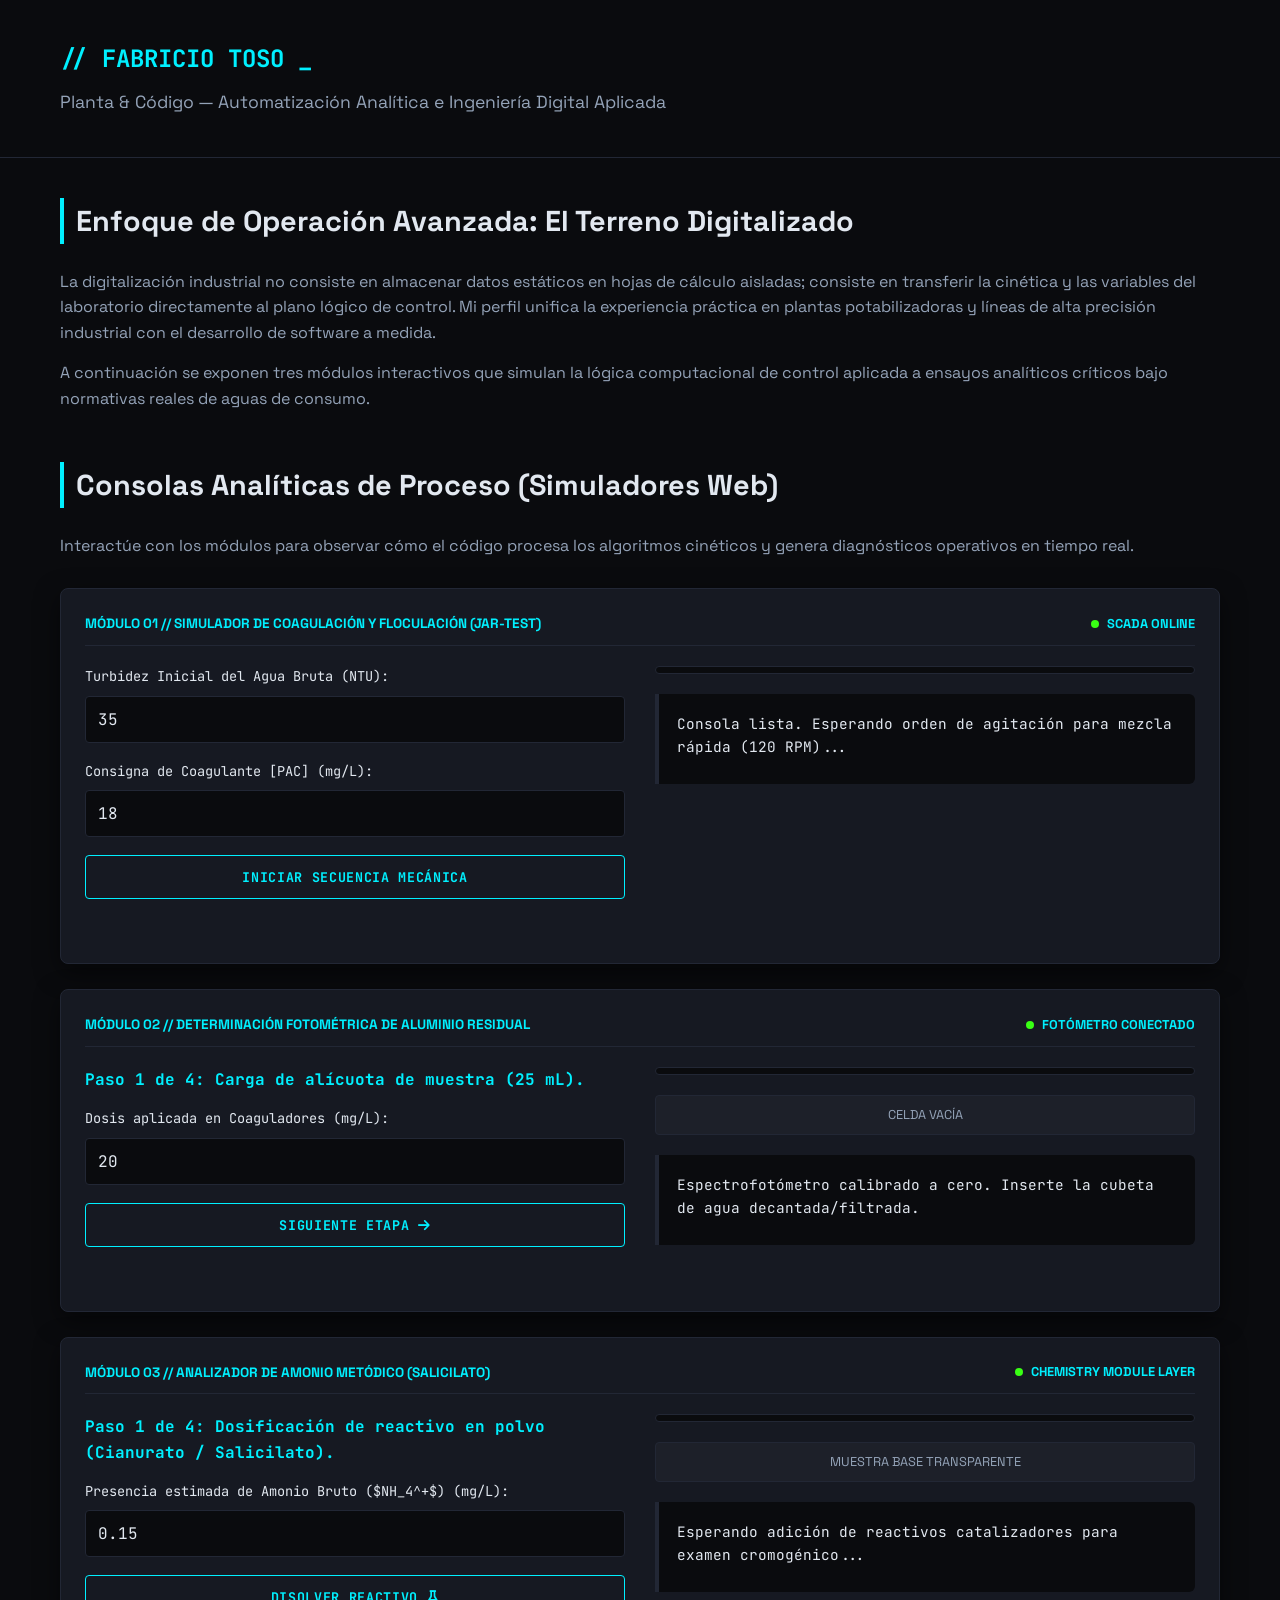
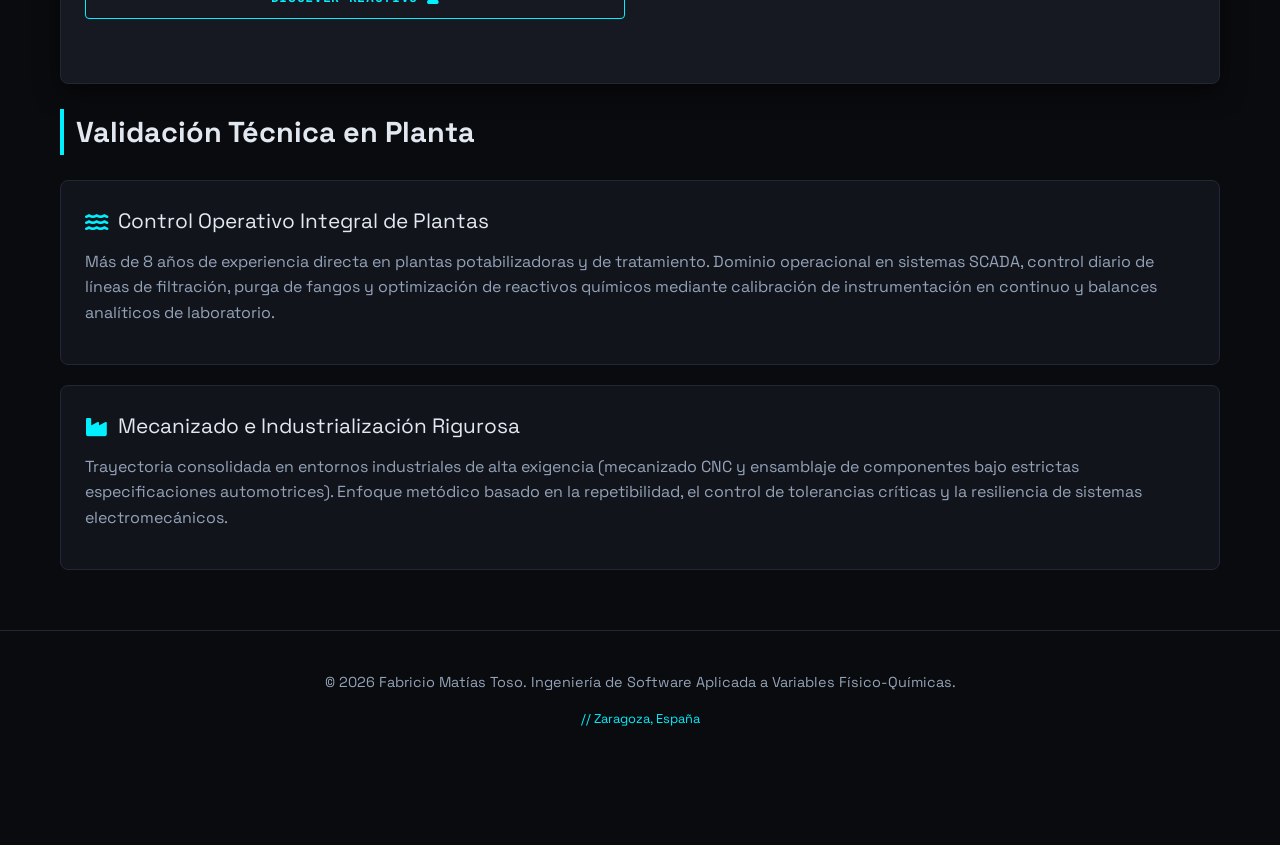
==== commit 1609c64b: "Update index.html Se añade simuladores de Jar Test." ====
--- a/index.html
+++ b/index.html
@@ -1,1094 +1,654 @@
 <!DOCTYPE html>
 <html lang="es">
 <head>
-  <meta charset="UTF-8"/>
-  <meta name="viewport" content="width=device-width, initial-scale=1.0"/>
-  <title>Fabricio Toso — Operador de Planta & Dev Industrial</title>
-  <meta name="description" content="8+ años operando plantas potabilizadoras con SCADA. Full Stack Java · Angular · Python. Disponible en Zaragoza. PEAC Aragón en proceso."/>
-  <meta name="author" content="Fabricio Matías Toso"/>
-  <meta property="og:title" content="Fabricio Toso — Operador de Planta & Dev Industrial"/>
-  <meta property="og:description" content="8+ años en SCADA y potabilización. Full Stack Java · Angular. Zaragoza."/>
-  <meta property="og:image" content="https://avatars.githubusercontent.com/u/108632622?v=4"/>
-  <link rel="icon" href="data:image/svg+xml,<svg xmlns=%22http://www.w3.org/2000/svg%22 viewBox=%220 0 100 100%22><text y=%22.9em%22 font-size=%2290%22>⚙️</text></svg>"/>
-
-  <link rel="preconnect" href="https://fonts.googleapis.com"/>
-  <link rel="preconnect" href="https://fonts.gstatic.com" crossorigin/>
-  <link href="https://fonts.googleapis.com/css2?family=Syne:wght@400;700;800&family=DM+Sans:ital,wght@0,300;0,400;0,500;1,300&family=DM+Mono:wght@400;500&display=swap" rel="stylesheet"/>
-
-  <style>
-    :root {
-      --bg:     #09090b;
-      --bg2:    #0f0f12;
-      --line:   rgba(255,255,255,0.08);
-      --water:  #38bdf8;
-      --acid:   #a3e635;
-      --white:  #f1f5f9;
-      --steel:  #64748b;
-      --muted:  #334155;
-      --syne:   'Syne', sans-serif;
-      --dm:     'DM Sans', sans-serif;
-      --mono:   'DM Mono', monospace;
-    }
-
-    *, *::before, *::after { box-sizing: border-box; margin: 0; padding: 0; }
-    html { scroll-behavior: smooth; }
-
-    body {
-      background: var(--bg);
-      color: var(--white);
-      font-family: var(--dm);
-      font-weight: 300;
-      overflow-x: hidden;
-    }
-
-    a { color: inherit; text-decoration: none; }
-
-    /* ── GRAIN ── */
-    body::after {
-      content: '';
-      position: fixed;
-      inset: 0;
-      pointer-events: none;
-      z-index: 999;
-      opacity: 0.025;
-      background-image: url("data:image/svg+xml,%3Csvg xmlns='http://www.w3.org/2000/svg' width='300' height='300'%3E%3Cfilter id='n'%3E%3CfeTurbulence type='fractalNoise' baseFrequency='0.75' numOctaves='4' stitchTiles='stitch'/%3E%3C/filter%3E%3Crect width='300' height='300' filter='url(%23n)' opacity='1'/%3E%3C/svg%3E");
-    }
-
-    /* ── NAV ── */
-    nav {
-      position: fixed; top: 0; left: 0; right: 0; z-index: 100;
-      display: flex; align-items: center; justify-content: space-between;
-      padding: 0 clamp(1.5rem, 4vw, 3rem);
-      height: 58px;
-      background: rgba(9,9,11,0.85);
-      backdrop-filter: blur(16px);
-      border-bottom: 1px solid var(--line);
-    }
-    .nav-logo {
-      font-family: var(--syne);
-      font-weight: 800;
-      font-size: 1.05rem;
-      letter-spacing: -0.02em;
-    }
-    .nav-logo em { font-style: normal; color: var(--water); }
-    .nav-links { display: flex; gap: 2.5rem; list-style: none; }
-    .nav-links a {
-      font-family: var(--mono);
-      font-size: 0.7rem;
-      letter-spacing: 0.08em;
-      color: var(--steel);
-      transition: color 0.2s;
-    }
-    .nav-links a:hover { color: var(--white); }
-    .nav-hire {
-      font-family: var(--mono);
-      font-size: 0.68rem;
-      letter-spacing: 0.1em;
-      text-transform: uppercase;
-      color: var(--acid);
-      border: 1px solid rgba(163,230,53,0.35);
-      padding: 0.38rem 1rem;
-      border-radius: 100px;
-      transition: all 0.2s;
-    }
-    .nav-hire:hover { background: var(--acid); color: #09090b; }
-
-    #nav-btn { display: none; background: none; border: none; cursor: pointer; flex-direction: column; gap: 5px; }
-    #nav-btn span { display: block; width: 20px; height: 1.5px; background: var(--steel); }
-    #mob-menu {
-      display: none; position: fixed; top: 58px; inset-x: 0; z-index: 99;
-      background: rgba(9,9,11,0.97); border-bottom: 1px solid var(--line);
-      flex-direction: column; padding: 1.5rem clamp(1.5rem,4vw,3rem) 2rem; gap: 0;
-    }
-    #mob-menu.open { display: flex; }
-    #mob-menu a {
-      font-family: var(--mono); font-size: 0.8rem; color: var(--steel);
-      padding: 1rem 0; border-bottom: 1px solid var(--line); transition: color 0.2s;
-    }
-    #mob-menu a:hover { color: var(--white); }
-
-    @media(max-width:768px) {
-      .nav-links, .nav-hire { display: none; }
-      #nav-btn { display: flex; }
-    }
-
-    /* ── HERO ── */
-    #hero {
-      min-height: 100vh;
-      display: flex; flex-direction: column; justify-content: flex-end;
-      padding: 0 clamp(1.5rem, 5vw, 4rem) clamp(3rem, 6vw, 5rem);
-      position: relative; overflow: hidden;
-    }
-
-    .hero-bg-word {
-      position: absolute;
-      top: 50%; left: 50%;
-      transform: translate(-50%, -50%);
-      font-family: var(--syne);
-      font-size: clamp(9rem, 24vw, 22rem);
-      font-weight: 800;
-      letter-spacing: -0.04em;
-      text-transform: uppercase;
-      color: rgba(255,255,255,0.025);
-      white-space: nowrap;
-      pointer-events: none;
-      user-select: none;
-      line-height: 1;
-    }
-
-    .hero-topbar {
-      position: absolute;
-      top: 58px; left: 0; right: 0;
-      padding: clamp(1rem,2vw,1.5rem) clamp(1.5rem,5vw,4rem);
-      display: flex; justify-content: space-between; align-items: center;
-      border-bottom: 1px solid var(--line);
-      font-family: var(--mono);
-      font-size: 0.65rem;
-      letter-spacing: 0.12em;
-      color: var(--steel);
-      text-transform: uppercase;
-      flex-wrap: wrap;
-      gap: 0.5rem;
-    }
-    .hero-topbar .live {
-      display: flex; align-items: center; gap: 0.5rem; color: var(--acid);
-    }
-    .hero-topbar .live::before {
-      content: '';
-      width: 6px; height: 6px; border-radius: 50%;
-      background: var(--acid);
-      animation: blink 2s ease-in-out infinite;
-    }
-    @keyframes blink { 0%,100%{opacity:1} 50%{opacity:0.3} }
-
-    .hero-content { position: relative; z-index: 1; max-width: 900px; }
-
-    .hero-eyebrow {
-      font-family: var(--mono);
-      font-size: 0.72rem;
-      letter-spacing: 0.15em;
-      text-transform: uppercase;
-      color: var(--water);
-      margin-bottom: 1.5rem;
-    }
-
-    .hero-name {
-      font-family: var(--syne);
-      font-weight: 800;
-      font-size: clamp(3.8rem, 11vw, 9.5rem);
-      line-height: 0.88;
-      letter-spacing: -0.03em;
-      text-transform: uppercase;
-      color: var(--white);
-      margin-bottom: 2rem;
-    }
-    .hero-name .water { color: var(--water); }
-
-    .hero-bottom {
-      display: flex;
-      align-items: flex-end;
-      justify-content: space-between;
-      gap: 2rem;
-      flex-wrap: wrap;
-    }
-
-    .hero-statement {
-      max-width: 440px;
-      font-size: clamp(1rem, 2vw, 1.15rem);
-      line-height: 1.65;
-      color: var(--steel);
-      font-weight: 300;
-    }
-    .hero-statement strong { color: var(--white); font-weight: 500; }
-
-    .hero-cta-group {
-      display: flex; flex-direction: column; align-items: flex-end; gap: 1rem;
-      flex-shrink: 0;
-    }
-
-    .btn-hire {
-      font-family: var(--syne);
-      font-weight: 700;
-      font-size: 1rem;
-      letter-spacing: -0.01em;
-      background: var(--water);
-      color: #09090b;
-      padding: 0.9rem 2.2rem;
-      border-radius: 100px;
-      transition: all 0.25s;
-      white-space: nowrap;
-    }
-    .btn-hire:hover { background: #7dd3fc; transform: translateY(-2px); }
-
-    .btn-scroll {
-      font-family: var(--mono);
-      font-size: 0.65rem;
-      letter-spacing: 0.12em;
-      text-transform: uppercase;
-      color: var(--muted);
-      display: flex; align-items: center; gap: 0.5rem;
-      transition: color 0.2s;
-    }
-    .btn-scroll:hover { color: var(--steel); }
-    .btn-scroll::after { content: '↓'; font-size: 0.8rem; }
-
-    /* ── TICKER ── */
-    .ticker-wrap {
-      border-top: 1px solid var(--line);
-      border-bottom: 1px solid var(--line);
-      overflow: hidden;
-      padding: 0.9rem 0;
-      background: var(--bg2);
-    }
-    .ticker-track {
-      display: flex;
-      width: max-content;
-      animation: ticker 28s linear infinite;
-    }
-    @keyframes ticker {
-      from { transform: translateX(0); }
-      to   { transform: translateX(-50%); }
-    }
-    .ticker-item {
-      font-family: var(--mono);
-      font-size: 0.7rem;
-      letter-spacing: 0.12em;
-      text-transform: uppercase;
-      color: var(--steel);
-      padding: 0 2.5rem;
-      white-space: nowrap;
-    }
-    .ticker-item .dot {
-      display: inline-block;
-      width: 4px; height: 4px;
-      border-radius: 50%;
-      background: var(--water);
-      vertical-align: middle;
-      margin-right: 2.5rem;
-    }
-
-    /* ── SECTIONS ── */
-    .s { padding: clamp(4rem, 8vw, 7rem) clamp(1.5rem, 5vw, 4rem); }
-    .s-inner { max-width: 1100px; margin: 0 auto; }
-
-    .s-label {
-      font-family: var(--mono);
-      font-size: 0.65rem;
-      letter-spacing: 0.18em;
-      text-transform: uppercase;
-      color: var(--water);
-      margin-bottom: 3rem;
-      display: flex; align-items: center; gap: 1rem;
-    }
-    .s-label::after { content: ''; flex: 1; height: 1px; background: var(--line); }
-
-    /* reveal */
-    .reveal { opacity: 0; transform: translateY(20px); transition: opacity 0.65s ease, transform 0.65s ease; }
-    .reveal.in { opacity: 1; transform: translateY(0); }
-    .reveal.d1 { transition-delay: 0.1s; }
-    .reveal.d2 { transition-delay: 0.2s; }
-    .reveal.d3 { transition-delay: 0.3s; }
-
-    /* ── IDENTIDAD ── */
-    #identidad { background: var(--bg2); }
-
-    .identity-grid {
-      display: grid;
-      grid-template-columns: 1.1fr 0.9fr;
-      gap: clamp(2rem, 5vw, 5rem);
-      align-items: start;
-    }
-
-    .big-statement {
-      font-family: var(--syne);
-      font-weight: 700;
-      font-size: clamp(1.8rem, 4vw, 3.2rem);
-      line-height: 1.12;
-      letter-spacing: -0.02em;
-      color: var(--white);
-      margin-bottom: 1.8rem;
-    }
-    .big-statement .accent { color: var(--water); }
-
-    .identity-body {
-      color: var(--steel);
-      font-size: 1rem;
-      line-height: 1.75;
-      max-width: 520px;
-    }
-    .identity-body p { margin-bottom: 1.1rem; }
-    .identity-body p:last-child { margin-bottom: 0; }
-    .identity-body strong { color: var(--white); font-weight: 500; }
-
-    .fact-stack { display: flex; flex-direction: column; gap: 1px; }
-
-    .fact-block {
-      background: rgba(255,255,255,0.025);
-      border: 1px solid var(--line);
-      padding: 1.2rem 1.5rem;
-      transition: background 0.25s;
-    }
-    .fact-block:first-child { border-radius: 6px 6px 0 0; }
-    .fact-block:last-child  { border-radius: 0 0 6px 6px; }
-    .fact-block:not(:first-child) { border-top: none; }
-    .fact-block:hover { background: rgba(56,189,248,0.05); }
-
-    .fact-key {
-      font-family: var(--mono);
-      font-size: 0.6rem;
-      letter-spacing: 0.15em;
-      text-transform: uppercase;
-      color: var(--muted);
-      margin-bottom: 0.35rem;
-    }
-    .fact-val {
-      font-size: 0.9rem;
-      color: var(--white);
-      font-weight: 400;
-      line-height: 1.4;
-    }
-    .fact-val .sub {
-      display: block;
-      font-size: 0.78rem;
-      color: var(--steel);
-      margin-top: 0.1rem;
-    }
-
-    .peac-chip {
-      display: inline-flex; align-items: center; gap: 0.5rem;
-      font-family: var(--mono);
-      font-size: 0.65rem;
-      letter-spacing: 0.08em;
-      color: var(--acid);
-      border: 1px solid rgba(163,230,53,0.25);
-      background: rgba(163,230,53,0.05);
-      padding: 0.3rem 0.7rem;
-      border-radius: 100px;
-      margin-top: 0.4rem;
-    }
-    .peac-chip::before {
-      content: '';
-      width: 5px; height: 5px;
-      border-radius: 50%; background: var(--acid);
-      animation: blink 2s infinite;
-    }
-
-    @media(max-width:768px) { .identity-grid { grid-template-columns: 1fr; } }
-
-    /* ── TRAYECTORIA ── */
-    #trayectoria { background: var(--bg); }
-
-    .exp-cards { display: flex; flex-direction: column; gap: 1.5rem; }
-
-    .exp-card {
-      display: grid;
-      grid-template-columns: 140px 1fr;
-      gap: 0;
-      border: 1px solid var(--line);
-      border-radius: 8px;
-      overflow: hidden;
-      transition: border-color 0.25s;
-    }
-    .exp-card:hover { border-color: rgba(56,189,248,0.3); }
-
-    .exp-side {
-      background: rgba(255,255,255,0.02);
-      border-right: 1px solid var(--line);
-      padding: 1.5rem 1.2rem;
-      display: flex; flex-direction: column; justify-content: space-between;
-    }
-    .exp-period {
-      font-family: var(--mono);
-      font-size: 0.62rem;
-      letter-spacing: 0.08em;
-      color: var(--muted);
-      line-height: 1.5;
-    }
-    .exp-duration {
-      font-family: var(--syne);
-      font-size: 1.6rem;
-      font-weight: 800;
-      color: var(--water);
-      line-height: 1;
-    }
-    .exp-duration small {
-      display: block;
-      font-family: var(--mono);
-      font-size: 0.6rem;
-      letter-spacing: 0.1em;
-      color: var(--muted);
-      font-weight: 400;
-      margin-top: 0.2rem;
-    }
-
-    .exp-main { padding: 1.5rem 2rem; }
-    .exp-role {
-      font-family: var(--syne);
-      font-size: 1.25rem;
-      font-weight: 700;
-      letter-spacing: -0.01em;
-      color: var(--white);
-      margin-bottom: 0.2rem;
-    }
-    .exp-company {
-      font-family: var(--mono);
-      font-size: 0.68rem;
-      letter-spacing: 0.06em;
-      color: var(--water);
-      margin-bottom: 1rem;
-    }
-    .exp-desc {
-      font-size: 0.9rem;
-      color: var(--steel);
-      line-height: 1.7;
-      margin-bottom: 1.2rem;
-      max-width: 560px;
-    }
-    .exp-desc strong { color: var(--white); font-weight: 500; }
-    .exp-tags { display: flex; flex-wrap: wrap; gap: 0.4rem; }
-    .tag {
-      font-family: var(--mono);
-      font-size: 0.6rem;
-      letter-spacing: 0.08em;
-      text-transform: uppercase;
-      padding: 0.22rem 0.6rem;
-      border-radius: 3px;
-    }
-    .tag-blue  { color: var(--water); border: 1px solid rgba(56,189,248,0.25); background: rgba(56,189,248,0.06); }
-    .tag-green { color: var(--acid);  border: 1px solid rgba(163,230,53,0.25); background: rgba(163,230,53,0.05); }
-    .tag-ghost { color: var(--muted); border: 1px solid var(--line); }
-
-    .exp-verified {
-      margin-top: 0.8rem;
-      font-family: var(--mono);
-      font-size: 0.6rem;
-      color: #34d399;
-      display: flex; align-items: center; gap: 0.4rem;
-    }
-    .exp-verified::before { content: '✓'; }
-
-    @media(max-width:640px) {
-      .exp-card { grid-template-columns: 1fr; }
-      .exp-side { border-right: none; border-bottom: 1px solid var(--line); flex-direction: row; align-items: center; gap: 1.5rem; }
-    }
-
-    /* ── STACK ── */
-    #stack { background: var(--bg2); }
-
-    .stack-layout {
-      display: grid;
-      grid-template-columns: 1fr 1fr;
-      gap: 3rem;
-    }
-
-    .stack-group-title {
-      font-family: var(--syne);
-      font-size: 1rem;
-      font-weight: 700;
-      letter-spacing: -0.01em;
-      color: var(--white);
-      margin-bottom: 1.2rem;
-      padding-bottom: 0.8rem;
-      border-bottom: 1px solid var(--line);
-    }
-
-    .pill-grid { display: flex; flex-wrap: wrap; gap: 0.5rem; margin-bottom: 2.5rem; }
-    .pill {
-      font-family: var(--dm);
-      font-size: 0.82rem;
-      font-weight: 400;
-      padding: 0.45rem 1rem;
-      border-radius: 100px;
-      transition: all 0.2s;
-      cursor: default;
-    }
-    .pill:hover { transform: translateY(-1px); }
-    .pill-a { background: rgba(56,189,248,0.1);  color: #7dd3fc; border: 1px solid rgba(56,189,248,0.2); }
-    .pill-b { background: rgba(163,230,53,0.08); color: #bef264; border: 1px solid rgba(163,230,53,0.2); }
-    .pill-c { background: rgba(255,255,255,0.04); color: var(--steel); border: 1px solid var(--line); }
-
-    @media(max-width:640px) { .stack-layout { grid-template-columns: 1fr; gap: 2rem; } }
-
-    /* ── PROYECTOS ── */
-    #proyectos { background: var(--bg); }
-
-    .proj-grid {
-      display: grid;
-      grid-template-columns: repeat(auto-fill, minmax(280px,1fr));
-      gap: 1rem;
-    }
-
-    .proj-card {
-      border: 1px solid var(--line);
-      border-radius: 8px;
-      padding: 1.6rem;
-      background: rgba(255,255,255,0.02);
-      display: flex; flex-direction: column;
-      transition: all 0.25s;
-    }
-    .proj-card:hover {
-      background: rgba(56,189,248,0.04);
-      border-color: rgba(56,189,248,0.25);
-      transform: translateY(-3px);
-    }
-    .proj-idx {
-      font-family: var(--mono);
-      font-size: 0.6rem;
-      color: var(--muted);
-      letter-spacing: 0.1em;
-      margin-bottom: 0.8rem;
-    }
-    .proj-name {
-      font-family: var(--syne);
-      font-size: 1.05rem;
-      font-weight: 700;
-      color: var(--white);
-      margin-bottom: 0.6rem;
-    }
-    .proj-desc {
-      font-size: 0.83rem;
-      color: var(--steel);
-      line-height: 1.6;
-      flex: 1;
-      margin-bottom: 1.2rem;
-    }
-    .proj-tags { display: flex; flex-wrap: wrap; gap: 0.4rem; margin-bottom: 1.2rem; }
-    .proj-link {
-      font-family: var(--mono);
-      font-size: 0.65rem;
-      letter-spacing: 0.1em;
-      text-transform: uppercase;
-      color: var(--water);
-      display: flex; align-items: center; gap: 0.4rem;
-      transition: gap 0.2s;
-      margin-top: auto;
-    }
-    .proj-link:hover { gap: 0.7rem; }
-    .proj-link::after { content: '→'; }
-
-    /* ── CONTACTO ── */
-    #contacto { background: var(--bg2); }
-
-    .contact-hero {
-      font-family: var(--syne);
-      font-weight: 800;
-      font-size: clamp(2.5rem, 7vw, 6rem);
-      line-height: 0.95;
-      letter-spacing: -0.03em;
-      text-transform: uppercase;
-      color: var(--white);
-      margin-bottom: 3rem;
-    }
-    .contact-hero .accent { color: var(--water); }
-
-    .contact-split {
-      display: grid;
-      grid-template-columns: 1fr 1fr;
-      gap: 4rem;
-      align-items: start;
-    }
-
-    .contact-text {
-      font-size: 0.95rem;
-      color: var(--steel);
-      line-height: 1.8;
-      margin-bottom: 2rem;
-    }
-    .contact-text strong { color: var(--white); font-weight: 500; }
-
-    .contact-row { display: flex; flex-direction: column; gap: 0.6rem; }
-    .c-link {
-      display: flex; align-items: center;
-      gap: 1rem; padding: 1rem 1.2rem;
-      border: 1px solid var(--line);
-      border-radius: 6px;
-      font-size: 0.87rem;
-      color: var(--steel);
-      background: rgba(255,255,255,0.02);
-      transition: all 0.2s;
-    }
-    .c-link:hover {
-      border-color: rgba(56,189,248,0.3);
-      background: rgba(56,189,248,0.04);
-      color: var(--white);
-    }
-    .c-link-icon {
-      font-family: var(--mono);
-      font-size: 0.62rem;
-      color: var(--water);
-      min-width: 28px;
-      letter-spacing: 0.05em;
-    }
-    .c-link-label { flex: 1; }
-    .c-link-arr { color: var(--muted); font-size: 0.75rem; transition: color 0.2s; }
-    .c-link:hover .c-link-arr { color: var(--water); }
-
-    .avail-card {
-      border: 1px solid var(--line);
-      border-radius: 8px;
-      overflow: hidden;
-    }
-    .avail-top {
-      padding: 1.2rem 1.5rem;
-      background: rgba(163,230,53,0.04);
-      border-bottom: 1px solid var(--line);
-      font-family: var(--mono);
-      font-size: 0.62rem;
-      letter-spacing: 0.15em;
-      text-transform: uppercase;
-      color: var(--acid);
-      display: flex; align-items: center; gap: 0.5rem;
-    }
-    .avail-top::before {
-      content: ''; width: 6px; height: 6px;
-      border-radius: 50%; background: var(--acid);
-      animation: blink 2s infinite;
-    }
-    .avail-body {
-      padding: 1.5rem;
-      font-size: 0.87rem;
-      color: var(--steel);
-      line-height: 1.7;
-    }
-    .avail-body p { margin-bottom: 0.9rem; }
-    .avail-body p:last-child { margin-bottom: 0; }
-    .avail-body strong { color: var(--white); font-weight: 500; }
-
-    @media(max-width:768px) { .contact-split { grid-template-columns: 1fr; gap: 2rem; } }
-
-    /* ── FOOTER ── */
-    footer {
-      border-top: 1px solid var(--line);
-      padding: 1.4rem clamp(1.5rem,5vw,4rem);
-      display: flex; justify-content: space-between; align-items: center;
-      background: var(--bg);
-    }
-    .footer-l {
-      font-family: var(--mono);
-      font-size: 0.62rem;
-      color: var(--muted);
-      letter-spacing: 0.05em;
-    }
-    .footer-l span { color: var(--water); }
-    .footer-r {
-      font-family: var(--mono);
-      font-size: 0.62rem;
-      color: var(--muted);
-    }
-  </style>
+    <meta charset="UTF-8">
+    <meta name="viewport" content="width=device-width, initial-scale=1.0">
+    <title>Fabricio Toso — Planta & Código</title>
+    <meta name="description" content="Especialista en digitalización de procesos industriales, biotecnología y automatización de sistemas de tratamiento de agua.">
+    <link rel="preconnect" href="https://fonts.googleapis.com">
+    <link rel="preconnect" href="https://fonts.gstatic.com" crossorigin>
+    <link href="https://fonts.googleapis.com/css2?family=JetBrains+Mono:wght@400;500;700&family=Space+Grotesk:wght@400;600;700&display=swap" rel="stylesheet">
+    <link rel="stylesheet" href="https://cdnjs.cloudflare.com/ajax/libs/font-awesome/6.5.1/css/all.min.css">
+    
+    <style>
+        :root {
+            --bg-main: #0a0b0e;
+            --bg-card: #12141c;
+            --bg-terminal: #161922;
+            --accent: #00f0ff;
+            --accent-warn: #ffaa00;
+            --accent-crit: #ff3b3b;
+            --accent-success: #39ff14;
+            --text-main: #e2e8f0;
+            --text-muted: #94a3b8;
+            --border: #222735;
+        }
+
+        * {
+            box-sizing: border-box;
+            margin: 0;
+            padding: 0;
+        }
+
+        body {
+            font-family: 'Space Grotesk', sans-serif;
+            background-color: var(--bg-main);
+            color: var(--text-main);
+            line-height: 1.6;
+            padding-bottom: 60px;
+        }
+
+        code, pre, .terminal-text {
+            font-family: 'JetBrains Mono', monospace;
+        }
+
+        .container {
+            max-width: 1200px;
+            margin: 0 auto;
+            padding: 0 20px;
+        }
+
+        header {
+            padding: 40px 0;
+            border-bottom: 1px solid var(--border);
+            margin-bottom: 40px;
+        }
+
+        .nav-brand {
+            font-family: 'JetBrains Mono', monospace;
+            font-size: 1.5rem;
+            font-weight: bold;
+            color: var(--accent);
+            text-decoration: none;
+            display: inline-block;
+            margin-bottom: 10px;
+        }
+
+        .tagline {
+            color: var(--text-muted);
+            font-size: 1.1rem;
+        }
+
+        h2 {
+            font-size: 1.8rem;
+            color: var(--text-main);
+            margin-bottom: 25px;
+            border-left: 4px solid var(--accent);
+            padding-left: 12px;
+        }
+
+        p {
+            margin-bottom: 15px;
+            color: var(--text-muted);
+        }
+
+        .grid-2 {
+            display: flex;
+            flex-direction: column;
+            gap: 30px;
+            margin-bottom: 40px;
+        }
+
+        @media (min-width: 992px) {
+            .grid-2 {
+                flex-direction: row;
+            }
+            .col-left { flex: 1; }
+            .col-right { flex: 1; }
+        }
+
+        .card {
+            background-color: var(--bg-card);
+            border: 1px solid var(--border);
+            border-radius: 8px;
+            padding: 24px;
+            margin-bottom: 20px;
+            transition: all 0.3s ease;
+        }
+
+        .card:hover {
+            border-color: var(--accent);
+            transform: translateY(-2px);
+        }
+
+        .card-title {
+            font-size: 1.3rem;
+            color: var(--text-main);
+            margin-bottom: 10px;
+            display: flex;
+            align-items: center;
+            gap: 10px;
+        }
+
+        .card-title i { color: var(--accent); }
+
+        /* Estilos de Consola / SCADA */
+        .terminal {
+            background-color: var(--bg-terminal);
+            border: 1px solid var(--border);
+            border-radius: 8px;
+            padding: 24px;
+            margin-bottom: 25px;
+            box-shadow: 0 8px 24px rgba(0,0,0,0.5);
+        }
+
+        .terminal-header {
+            display: flex;
+            justify-content: space-between;
+            align-items: center;
+            border-bottom: 1px solid var(--border);
+            padding-bottom: 10px;
+            margin-bottom: 20px;
+            font-size: 0.85rem;
+            color: var(--accent);
+            font-weight: bold;
+        }
+
+        .scada-status {
+            display: flex;
+            align-items: center;
+            gap: 8px;
+            font-size: 0.8rem;
+        }
+
+        .pulse-dot {
+            width: 8px;
+            height: 8px;
+            background-color: var(--accent-success);
+            border-radius: 50%;
+            animation: pulse 1.5s infinite;
+        }
+
+        @keyframes pulse {
+            0% { opacity: 0.3; }
+            50% { opacity: 1; }
+            100% { opacity: 0.3; }
+        }
+
+        .form-group {
+            margin-bottom: 18px;
+        }
+
+        .form-group label {
+            display: block;
+            font-family: 'JetBrains Mono', monospace;
+            font-size: 0.85rem;
+            margin-bottom: 8px;
+            color: var(--text-main);
+        }
+
+        .form-control {
+            width: 100%;
+            background-color: var(--bg-main);
+            border: 1px solid var(--border);
+            border-radius: 4px;
+            padding: 12px;
+            color: var(--text-main);
+            font-family: 'JetBrains Mono', monospace;
+            font-size: 1rem;
+            transition: border-color 0.2s;
+        }
+
+        .form-control:focus {
+            outline: none;
+            border-color: var(--accent);
+        }
+
+        .btn {
+            background-color: transparent;
+            color: var(--accent);
+            border: 1px solid var(--accent);
+            padding: 12px 20px;
+            font-family: 'JetBrains Mono', monospace;
+            border-radius: 4px;
+            cursor: pointer;
+            font-weight: bold;
+            transition: all 0.2s ease;
+            display: inline-block;
+            text-align: center;
+            width: 100%;
+            text-transform: uppercase;
+            letter-spacing: 0.05em;
+        }
+
+        .btn:hover:not(:disabled) {
+            background-color: rgba(0, 240, 255, 0.1);
+            box-shadow: 0 0 15px rgba(0, 240, 255, 0.2);
+        }
+
+        .btn:disabled {
+            color: var(--text-muted);
+            border-color: var(--border);
+            cursor: not-allowed;
+        }
+
+        .output-box {
+            background-color: var(--bg-main);
+            border-left: 4px solid var(--border);
+            padding: 18px;
+            margin-top: 20px;
+            font-size: 0.9rem;
+            border-radius: 0 6px 6px 0;
+            min-height: 90px;
+        }
+
+        .output-box.process { border-left-color: var(--accent); background-color: rgba(0, 240, 255, 0.02); }
+        .output-box.warn { border-left-color: var(--accent-warn); background-color: rgba(255, 170, 0, 0.02); }
+        .output-box.crit { border-left-color: var(--accent-crit); background-color: rgba(255, 59, 59, 0.02); }
+        .output-box.success { border-left-color: var(--accent-success); background-color: rgba(57, 255, 20, 0.02); }
+
+        /* Barras de progreso industriales */
+        .progress-bar-bg {
+            background-color: var(--bg-main);
+            height: 8px;
+            border-radius: 4px;
+            width: 100%;
+            overflow: hidden;
+            margin-bottom: 20px;
+            border: 1px solid var(--border);
+        }
+
+        .progress-bar-fill {
+            background-color: var(--accent);
+            height: 100%;
+            width: 0%;
+            transition: width 0.3s ease;
+        }
+
+        /* Celda de simulación de color químico */
+        .vial-preview {
+            width: 100%;
+            height: 40px;
+            border: 1px solid var(--border);
+            border-radius: 4px;
+            margin-bottom: 15px;
+            background-color: rgba(255,255,255,0.03);
+            transition: background-color 1s ease;
+            display: flex;
+            align-items: center;
+            justify-content: center;
+            font-size: 0.8rem;
+            color: var(--text-muted);
+        }
+
+        .badge {
+            display: inline-block;
+            background-color: rgba(0, 240, 255, 0.08);
+            color: var(--accent);
+            border: 1px solid rgba(0, 240, 255, 0.2);
+            padding: 2px 8px;
+            border-radius: 4px;
+            font-size: 0.8rem;
+            font-family: 'JetBrains Mono', monospace;
+            margin-right: 5px;
+            margin-bottom: 5px;
+        }
+
+        .footer {
+            text-align: center;
+            color: var(--text-muted);
+            font-size: 0.9rem;
+            padding: 40px 0;
+            border-top: 1px solid var(--border);
+            margin-top: 60px;
+        }
+    </style>
 </head>
 <body>
 
-<!-- NAV -->
-<nav>
-  <div class="nav-logo">Fabricio <em>Toso</em></div>
-  <ul class="nav-links">
-    <li><a href="#identidad">Identidad</a></li>
-    <li><a href="#trayectoria">Trayectoria</a></li>
-    <li><a href="#stack">Stack</a></li>
-    <li><a href="#proyectos">Proyectos</a></li>
-  </ul>
-  <a href="mailto:fabricio.toso@gmail.com" class="nav-hire">Contratar</a>
-  <button id="nav-btn" aria-label="Menú">
-    <span></span><span></span><span></span>
-  </button>
-</nav>
-
-<div id="mob-menu">
-  <a href="#identidad">Identidad</a>
-  <a href="#trayectoria">Trayectoria</a>
-  <a href="#stack">Stack</a>
-  <a href="#proyectos">Proyectos</a>
-  <a href="#contacto">Contactar</a>
-</div>
-
-<!-- HERO -->
-<section id="hero">
-  <div class="hero-bg-word">Planta</div>
-
-  <div class="hero-topbar">
-    <span>Fabricio Matías Toso · Zaragoza</span>
-    <span class="live">Disponible</span>
-    <span>PEAC Aragón en proceso</span>
-  </div>
-
-  <div class="hero-content">
-    <p class="hero-eyebrow">🇦🇷 → 🇪🇸 · Operador de Planta & Dev Industrial</p>
-
-    <h1 class="hero-name">
-      Ocho<br/>años en<br/><span class="water">planta.</span>
-    </h1>
-
-    <div class="hero-bottom">
-      <p class="hero-statement">
-        SCADA, análisis físico-químicos, dosificación de reactivos, mantenimiento de bombas.
-        <strong>Más formación Full Stack</strong> para cerrar el ciclo entre la planta y el software que la controla.
-      </p>
-      <div class="hero-cta-group">
-        <a href="mailto:fabricio.toso@gmail.com" class="btn-hire">Contactar</a>
-        <a href="#trayectoria" class="btn-scroll">Ver trayectoria</a>
-      </div>
-    </div>
-  </div>
-</section>
-
-<!-- TICKER -->
-<div class="ticker-wrap">
-  <div class="ticker-track">
-    <span class="ticker-item"><span class="dot"></span>SCADA</span>
-    <span class="ticker-item"><span class="dot"></span>Potabilización</span>
-    <span class="ticker-item"><span class="dot"></span>Jar-test</span>
-    <span class="ticker-item"><span class="dot"></span>Bombas centrífugas</span>
-    <span class="ticker-item"><span class="dot"></span>Java · Spring Boot</span>
-    <span class="ticker-item"><span class="dot"></span>Angular</span>
-    <span class="ticker-item"><span class="dot"></span>Python</span>
-    <span class="ticker-item"><span class="dot"></span>Biotecnología</span>
-    <span class="ticker-item"><span class="dot"></span>PEAC Aragón</span>
-    <span class="ticker-item"><span class="dot"></span>Análisis físico-químico</span>
-    <span class="ticker-item"><span class="dot"></span>Zaragoza disponible</span>
-    <span class="ticker-item"><span class="dot"></span>Espacios confinados</span>
-    <span class="ticker-item"><span class="dot"></span>SCADA</span>
-    <span class="ticker-item"><span class="dot"></span>Potabilización</span>
-    <span class="ticker-item"><span class="dot"></span>Jar-test</span>
-    <span class="ticker-item"><span class="dot"></span>Bombas centrífugas</span>
-    <span class="ticker-item"><span class="dot"></span>Java · Spring Boot</span>
-    <span class="ticker-item"><span class="dot"></span>Angular</span>
-    <span class="ticker-item"><span class="dot"></span>Python</span>
-    <span class="ticker-item"><span class="dot"></span>Biotecnología</span>
-    <span class="ticker-item"><span class="dot"></span>PEAC Aragón</span>
-    <span class="ticker-item"><span class="dot"></span>Análisis físico-químico</span>
-    <span class="ticker-item"><span class="dot"></span>Zaragoza disponible</span>
-    <span class="ticker-item"><span class="dot"></span>Espacios confinados</span>
-  </div>
-</div>
-
-<!-- IDENTIDAD -->
-<section id="identidad" class="s">
-  <div class="s-inner">
-    <div class="s-label reveal">01 · Quién soy</div>
-
-    <div class="identity-grid">
-      <div class="reveal d1">
-        <h2 class="big-statement">
-          No soy junior.<br/>
-          Tengo ocho años<br/>
-          haciendo que<br/>
-          <span class="accent">el agua funcione.</span>
-        </h2>
-        <div class="identity-body">
-          <p>
-            Operé plantas potabilizadoras de abastecimiento urbano en <strong>Aguas Cordobesas S.A.</strong> durante más de ocho años. Eso implica turno nocturno, alarmas de SCADA, análisis en laboratorio, decisiones de dosificación en tiempo real y mantenimiento de equipos que no pueden parar.
-          </p>
-          <p>
-            Además estudié Desarrollo Web Full Stack y Biotecnología. No para vender servicios freelance — para <strong>entender el sistema completo</strong>: desde la válvula hasta el software que la monitorea.
-          </p>
-          <p>
-            Estoy en Zaragoza, con NIE en regla y disponibilidad inmediata. Buscando reincorporarme al sector industrial y medioambiental donde esa experiencia tenga peso real.
-          </p>
+    <header>
+        <div class="container">
+            <a href="#" class="nav-brand">// FABRICIO TOSO _</a>
+            <div class="tagline">Planta & Código — Automatización Analítica e Ingeniería Digital Aplicada</div>
         </div>
-      </div>
-
-      <div class="fact-stack reveal d2">
-        <div class="fact-block">
-          <div class="fact-key">Ubicación</div>
-          <div class="fact-val">
-            Zaragoza, Casco Antiguo
-            <span class="sub">NIE en regla · Carnet B · Movilidad PLAZA / Utebo / Malpica</span>
-          </div>
+    </header>
+
+    <main class="container">
+
+        <section style="margin-bottom: 50px;">
+            <h2>Enfoque de Operación Avanzada: El Terreno Digitalizado</h2>
+            <p>La digitalización industrial no consiste en almacenar datos estáticos en hojas de cálculo aisladas; consiste en transferir la cinética y las variables del laboratorio directamente al plano lógico de control. Mi perfil unifica la experiencia práctica en plantas potabilizadoras y líneas de alta precisión industrial con el desarrollo de software a medida.</p>
+            <p>A continuación se exponen tres módulos interactivos que simulan la lógica computacional de control aplicada a ensayos analíticos críticos bajo normativas reales de aguas de consumo.</p>
+        </section>
+
+        <section>
+            <h2>Consolas Analíticas de Proceso (Simuladores Web)</h2>
+            <p style="margin-bottom: 30px;">Interactúe con los módulos para observar cómo el código procesa los algoritmos cinéticos y genera diagnósticos operativos en tiempo real.</p>
+
+            <div class="terminal">
+                <div class="terminal-header">
+                    <span>MÓDULO 01 // SIMULADOR DE COAGULACIÓN Y FLOCULACIÓN (JAR-TEST)</span>
+                    <div class="scada-status"><div class="pulse-dot"></div> <span>SCADA ONLINE</span></div>
+                </div>
+                
+                <div class="grid-2">
+                    <div class="col-left">
+                        <div class="form-group">
+                            <label>Turbidez Inicial del Agua Bruta (NTU):</label>
+                            <input type="number" id="jt-turb-entrada" class="form-control" value="35" min="1" max="300">
+                        </div>
+                        <div class="form-group">
+                            <label>Consigna de Coagulante [PAC] (mg/L):</label>
+                            <input type="number" id="jt-coagulante" class="form-control" value="18" min="0" max="100">
+                        </div>
+                        <button id="jt-btn" class="btn" onclick="ejecutarJarTest()">Iniciar Secuencia Mecánica</button>
+                    </div>
+                    <div class="col-right">
+                        <div class="progress-bar-bg"><div id="jt-progress" class="progress-bar-fill"></div></div>
+                        <div id="jt-output" class="output-box terminal-text">
+                            Consola lista. Esperando orden de agitación para mezcla rápida (120 RPM)...
+                        </div>
+                    </div>
+                </div>
+            </div>
+
+            <div class="terminal">
+                <div class="terminal-header">
+                    <span>MÓDULO 02 // DETERMINACIÓN FOTOMÉTRICA DE ALUMINIO RESIDUAL</span>
+                    <div class="scada-status"><div class="pulse-dot"></div> <span>FOTÓMETRO CONECTADO</span></div>
+                </div>
+                
+                <div class="grid-2">
+                    <div class="col-left">
+                        <div id="al-step-container">
+                            <p id="al-step-desc" class="terminal-text" style="color: var(--accent); font-weight: bold;">Paso 1 de 4: Carga de alícuota de muestra (25 mL).</p>
+                        </div>
+                        <div class="form-group" id="al-input-group">
+                            <label>Dosis aplicada en Coaguladores (mg/L):</label>
+                            <input type="number" id="al-coagulante-previo" class="form-control" value="20" min="0" max="100">
+                        </div>
+                        <button id="al-btn" class="btn" onclick="avanzarAluminio()">Siguiente Etapa <i class="fa-solid fa-arrow-right"></i></button>
+                    </div>
+                    <div class="col-right">
+                        <div class="progress-bar-bg"><div id="al-progress" class="progress-bar-fill"></div></div>
+                        <div id="al-vial" class="vial-preview">CELDA VACÍA</div>
+                        <div id="al-output" class="output-box terminal-text">
+                            Espectrofotómetro calibrado a cero. Inserte la cubeta de agua decantada/filtrada.
+                        </div>
+                    </div>
+                </div>
+            </div>
+
+            <div class="terminal">
+                <div class="terminal-header">
+                    <span>MÓDULO 03 // ANALIZADOR DE AMONIO METÓDICO (SALICILATO)</span>
+                    <div class="scada-status"><div class="pulse-dot"></div> <span>CHEMISTRY MODULE LAYER</span></div>
+                </div>
+                
+                <div class="grid-2">
+                    <div class="col-left">
+                        <div id="am-step-container">
+                            <p id="am-step-desc" class="terminal-text" style="color: var(--accent); font-weight: bold;">Paso 1 de 4: Dosificación de reactivo en polvo (Cianurato / Salicilato).</p>
+                        </div>
+                        <div class="form-group" id="am-input-group">
+                            <label>Presencia estimada de Amonio Bruto ($NH_4^+$) (mg/L):</label>
+                            <input type="number" id="am-input-val" class="form-control" value="0.15" step="0.05" min="0" max="5">
+                        </div>
+                        <button id="am-btn" class="btn" onclick="avanzarAmonio()">Disolver Reactivo <i class="fa-solid fa-flask"></i></button>
+                    </div>
+                    <div class="col-right">
+                        <div class="progress-bar-bg"><div id="am-progress" class="progress-bar-fill"></div></div>
+                        <div id="am-vial" class="vial-preview">MUESTRA BASE TRANSPARENTE</div>
+                        <div id="am-output" class="output-box terminal-text">
+                            Esperando adición de reactivos catalizadores para examen cromogénico...
+                        </div>
+                    </div>
+                </div>
+            </div>
+
+        </section>
+
+        <section>
+            <h2>Validación Técnica en Planta</h2>
+            <div class="card">
+                <div class="card-title"><i class="fa-solid fa-water"></i> <span>Control Operativo Integral de Plantas</span></div>
+                <p>Más de 8 años de experiencia directa en plantas potabilizadoras y de tratamiento. Dominio operacional en sistemas SCADA, control diario de líneas de filtración, purga de fangos y optimización de reactivos químicos mediante calibración de instrumentación en continuo y balances analíticos de laboratorio.</p>
+            </div>
+            <div class="card">
+                <div class="card-title"><i class="fa-solid fa-industry"></i> <span>Mecanizado e Industrialización Rigurosa</span></div>
+                <p>Trayectoria consolidada en entornos industriales de alta exigencia (mecanizado CNC y ensamblaje de componentes bajo estrictas especificaciones automotrices). Enfoque metódico basado en la repetibilidad, el control de tolerancias críticas y la resiliencia de sistemas electromecánicos.</p>
+            </div>
+        </section>
+    </main>
+
+    <footer class="footer">
+        <div class="container">
+            <p>&copy; 2026 Fabricio Matías Toso. Ingeniería de Software Aplicada a Variables Físico-Químicas.</p>
+            <p style="font-size: 0.8rem; margin-top: 10px; color: var(--accent);">// Zaragoza, España</p>
         </div>
-        <div class="fact-block">
-          <div class="fact-key">Habilitación profesional</div>
-          <div class="fact-val">
-            PEAC Aragón — SEAG0209
-            <span class="peac-chip">8 de 9 unidades recomendadas · en proceso</span>
-          </div>
-        </div>
-        <div class="fact-block">
-          <div class="fact-key">Formación</div>
-          <div class="fact-val">
-            T.S. Desarrollo Web · T.S. Biotecnología
-            <span class="sub">3 años Ing. Computación (UNC) · GS Telecomunicaciones (IES Río Gallego)</span>
-          </div>
-        </div>
-        <div class="fact-block">
-          <div class="fact-key">Idiomas</div>
-          <div class="fact-val">Español nativo · Inglés B1 · Italiano básico</div>
-        </div>
-        <div class="fact-block">
-          <div class="fact-key">Objetivo</div>
-          <div class="fact-val">
-            Operador de Planta · Técnico de Ensayos · Automatización industrial
-            <span class="sub">Veolia · SAICA · Stellantis · sector medioambiental Zaragoza</span>
-          </div>
-        </div>
-      </div>
-    </div>
-  </div>
-</section>
-
-<!-- TRAYECTORIA -->
-<section id="trayectoria" class="s">
-  <div class="s-inner">
-    <div class="s-label reveal">02 · Trayectoria</div>
-
-    <div class="exp-cards">
-
-      <div class="exp-card reveal d1">
-        <div class="exp-side">
-          <div class="exp-period">DIC 2015<br/>MAY 2024</div>
-          <div class="exp-duration">8.5<small>años</small></div>
-        </div>
-        <div class="exp-main">
-          <div class="exp-role">Operador de Planta Especializado</div>
-          <div class="exp-company">Aguas Cordobesas S.A. — Córdoba, Argentina</div>
-          <p class="exp-desc">
-            Operación continua de planta potabilizadora de escala urbana mediante <strong>SCADA</strong> en turnos rotativos. Dosificación de coagulantes, floculantes, cloro gas y ácido clorhídrico. Análisis físico-químicos y ensayos <strong>Jar-test</strong>. Mantenimiento preventivo de <strong>bombas centrífugas</strong> y dosificadoras. Supervisión de Estación Elevadora con equipos de izaje.
-          </p>
-          <div class="exp-tags">
-            <span class="tag tag-blue">SCADA</span>
-            <span class="tag tag-blue">Potabilización</span>
-            <span class="tag tag-blue">Jar-test</span>
-            <span class="tag tag-blue">Bombas centrífugas</span>
-            <span class="tag tag-blue">Cloro gas</span>
-            <span class="tag tag-blue">Análisis F-Q</span>
-            <span class="tag tag-ghost">Espacios confinados</span>
-            <span class="tag tag-ghost">Trabajo en altura</span>
-          </div>
-          <div class="exp-verified">Certificado oficial Gerencia RRHH · Abril 2026</div>
-        </div>
-      </div>
-
-      <div class="exp-card reveal d2">
-        <div class="exp-side">
-          <div class="exp-period">OCT 2014<br/>DIC 2015</div>
-          <div class="exp-duration">1.2<small>años</small></div>
-        </div>
-        <div class="exp-main">
-          <div class="exp-role">Operario de Mecanizado CNC</div>
-          <div class="exp-company">WEG Motores Eléctricos — Córdoba, Argentina</div>
-          <p class="exp-desc">
-            Mecanizado de piezas para motores eléctricos industriales en <strong>torno CNC, fresadora y mandrinadora</strong>. Lectura de planos técnicos, control dimensional y calidad en proceso.
-          </p>
-          <div class="exp-tags">
-            <span class="tag tag-ghost">Torno CNC</span>
-            <span class="tag tag-ghost">Fresadora</span>
-            <span class="tag tag-ghost">Mandrinadora</span>
-            <span class="tag tag-ghost">Control calidad</span>
-          </div>
-        </div>
-      </div>
-
-      <div class="exp-card reveal d3">
-        <div class="exp-side">
-          <div class="exp-period">2013<br/>2014</div>
-          <div class="exp-duration">~1<small>año</small></div>
-        </div>
-        <div class="exp-main">
-          <div class="exp-role">Operario de Montaje en Línea</div>
-          <div class="exp-company">FIAT Chrysler Automobiles — Córdoba, Argentina</div>
-          <p class="exp-desc">Montaje automotriz en cadena de producción de alta exigencia y tiempos estrictos.</p>
-          <div class="exp-tags">
-            <span class="tag tag-ghost">Producción en serie</span>
-            <span class="tag tag-ghost">Línea automotriz</span>
-          </div>
-        </div>
-      </div>
-
-    </div>
-  </div>
-</section>
-
-<!-- STACK -->
-<section id="stack" class="s">
-  <div class="s-inner">
-    <div class="s-label reveal">03 · Stack</div>
-
-    <div class="stack-layout">
-      <div class="reveal d1">
-        <div class="stack-group-title">Industrial &amp; Planta</div>
-        <div class="pill-grid">
-          <span class="pill pill-a">SCADA</span>
-          <span class="pill pill-a">Potabilización</span>
-          <span class="pill pill-a">Jar-test</span>
-          <span class="pill pill-a">Bombas centrífugas</span>
-          <span class="pill pill-a">Dosificación química</span>
-          <span class="pill pill-a">Análisis F-Q</span>
-          <span class="pill pill-a">Mantenimiento preventivo</span>
-          <span class="pill pill-c">Torno CNC</span>
-          <span class="pill pill-c">Fresadora</span>
-          <span class="pill pill-c">Espacios confinados ✓</span>
-          <span class="pill pill-c">Trabajo en altura ✓</span>
-        </div>
-
-        <div class="stack-group-title">Ciencias</div>
-        <div class="pill-grid">
-          <span class="pill pill-a">Biotecnología industrial</span>
-          <span class="pill pill-a">Análisis de laboratorio</span>
-          <span class="pill pill-c">Microbiología básica</span>
-        </div>
-      </div>
-
-      <div class="reveal d2">
-        <div class="stack-group-title">Desarrollo de Software</div>
-        <div class="pill-grid">
-          <span class="pill pill-b">Java</span>
-          <span class="pill pill-b">Spring Boot</span>
-          <span class="pill pill-b">Angular</span>
-          <span class="pill pill-b">TypeScript</span>
-          <span class="pill pill-b">Python</span>
-          <span class="pill pill-b">SQL</span>
-          <span class="pill pill-b">HTML · CSS · JS</span>
-          <span class="pill pill-c">Git / GitHub</span>
-          <span class="pill pill-c">REST APIs</span>
-          <span class="pill pill-c">Linux básico</span>
-        </div>
-      </div>
-    </div>
-  </div>
-</section>
-
-<!-- PROYECTOS -->
-<section id="proyectos" class="s">
-  <div class="s-inner">
-    <div class="s-label reveal">04 · Proyectos</div>
-
-    <div class="proj-grid">
-      <div class="proj-card reveal d1">
-        <div class="proj-idx">001</div>
-        <div class="proj-name">Sistema de Inventarios</div>
-        <p class="proj-desc">Aplicación web para gestión de stock industrial. CRUD completo, autenticación y reportes exportables.</p>
-        <div class="proj-tags">
-          <span class="tag tag-green">Java</span>
-          <span class="tag tag-green">Spring Boot</span>
-          <span class="tag tag-ghost">Web App</span>
-        </div>
-        <a href="https://github.com/FaMatias/Sistema_inventarios" target="_blank" class="proj-link">GitHub</a>
-      </div>
-
-      <div class="proj-card reveal d2">
-        <div class="proj-idx">002</div>
-        <div class="proj-name">Vinos Argentina</div>
-        <p class="proj-desc">Explorador de datos de producción vitivinícola. Filtros dinámicos y visualización con Angular.</p>
-        <div class="proj-tags">
-          <span class="tag tag-green">Angular</span>
-          <span class="tag tag-green">TypeScript</span>
-          <span class="tag tag-ghost">Data viz</span>
-        </div>
-        <a href="https://github.com/FaMatias/Vinos_Argentina" target="_blank" class="proj-link">GitHub</a>
-      </div>
-
-      <div class="proj-card reveal d3">
-        <div class="proj-idx">003</div>
-        <div class="proj-name">Stock de Vinos Exóticos</div>
-        <p class="proj-desc">Gestión de stock especializado con alertas de mínimos y panel de estado.</p>
-        <div class="proj-tags">
-          <span class="tag tag-green">JavaScript</span>
-          <span class="tag tag-green">SQL</span>
-          <span class="tag tag-ghost">Gestión</span>
-        </div>
-        <a href="https://github.com/FaMatias/Stock-de-Vinos-Ex-ticos" target="_blank" class="proj-link">GitHub</a>
-      </div>
-
-      <div class="proj-card reveal d1">
-        <div class="proj-idx">004</div>
-        <div class="proj-name">Simple Links</div>
-        <p class="proj-desc">Página de enlaces personalizada. HTML/CSS puro desplegada en GitHub Pages.</p>
-        <div class="proj-tags">
-          <span class="tag tag-green">HTML</span>
-          <span class="tag tag-green">CSS</span>
-          <span class="tag tag-ghost">Static</span>
-        </div>
-        <a href="https://famatias.github.io/Simple-Links/index.html" target="_blank" class="proj-link">Ver en vivo</a>
-      </div>
-
-      <div class="proj-card reveal d2">
-        <div class="proj-idx">005</div>
-        <div class="proj-name">Tablero Kanban</div>
-        <p class="proj-desc">Gestión visual de tareas con columnas configurables y persistencia local.</p>
-        <div class="proj-tags">
-          <span class="tag tag-green">JavaScript</span>
-          <span class="tag tag-green">CSS</span>
-          <span class="tag tag-ghost">Productividad</span>
-        </div>
-        <a href="https://github.com/FaMatias" target="_blank" class="proj-link">GitHub</a>
-      </div>
-
-      <div class="proj-card reveal d3">
-        <div class="proj-idx">006</div>
-        <div class="proj-name">Pizarra Colaborativa</div>
-        <p class="proj-desc">Canvas en tiempo real para trabajo en equipo. WebSockets + Canvas API.</p>
-        <div class="proj-tags">
-          <span class="tag tag-green">WebSockets</span>
-          <span class="tag tag-green">Canvas API</span>
-          <span class="tag tag-ghost">Real-time</span>
-        </div>
-        <a href="https://github.com/FaMatias" target="_blank" class="proj-link">GitHub</a>
-      </div>
-    </div>
-  </div>
-</section>
-
-<!-- CONTACTO -->
-<section id="contacto" class="s">
-  <div class="s-inner">
-    <div class="s-label reveal">05 · Contacto</div>
-
-    <h2 class="contact-hero reveal">
-      Hablemos.<br/><span class="accent">Sin rodeos.</span>
-    </h2>
-
-    <div class="contact-split">
-      <div class="reveal d1">
-        <p class="contact-text">
-          Si necesitás un operador de planta con experiencia real en SCADA y tratamiento de agua, o un perfil técnico que también entiende el software — soy esa persona. Disponible para incorporación inmediata en Zaragoza y alrededores.
-        </p>
-        <div class="contact-row">
-          <a href="mailto:fabricio.toso@gmail.com" class="c-link">
-            <span class="c-link-icon">✉</span>
-            <span class="c-link-label">fabricio.toso@gmail.com</span>
-            <span class="c-link-arr">→</span>
-          </a>
-          <a href="https://linkedin.com/in/fabricio-matias-toso" target="_blank" class="c-link">
-            <span class="c-link-icon">in</span>
-            <span class="c-link-label">linkedin.com/in/fabricio-matias-toso</span>
-            <span class="c-link-arr">→</span>
-          </a>
-          <a href="https://github.com/FaMatias" target="_blank" class="c-link">
-            <span class="c-link-icon">gh</span>
-            <span class="c-link-label">github.com/FaMatias</span>
-            <span class="c-link-arr">→</span>
-          </a>
-        </div>
-      </div>
-
-      <div class="avail-card reveal d2">
-        <div class="avail-top">Disponibilidad actual</div>
-        <div class="avail-body">
-          <p>Carnet B, movilidad propia. Disponible para <strong>turnos rotativos</strong> en zonas PLAZA, Utebo y Malpica.</p>
-          <p>PEAC en curso — <strong>8 de 9 unidades de competencia</strong> del certificado SEAG0209 recomendadas para evaluación. Experiencia avalada por certificado oficial de Aguas Cordobesas (RRHH, abril 2026).</p>
-          <p>Perfiles que me interesan: <strong>Veolia, SAICA, Stellantis</strong> y sector medioambiental e industrial de Zaragoza.</p>
-        </div>
-      </div>
-    </div>
-  </div>
-</section>
-
-<!-- FOOTER -->
-<footer>
-  <div class="footer-l">© 2025 <span>Fabricio Matías Toso</span> · Zaragoza</div>
-  <div class="footer-r">famatias.github.io/dev</div>
-</footer>
-
-<script>
-  const navBtn = document.getElementById('nav-btn');
-  const mobMenu = document.getElementById('mob-menu');
-  navBtn.addEventListener('click', () => mobMenu.classList.toggle('open'));
-  mobMenu.querySelectorAll('a').forEach(a => a.addEventListener('click', () => mobMenu.classList.remove('open')));
-
-  const io = new IntersectionObserver(entries => {
-    entries.forEach(e => { if (e.isIntersecting) { e.target.classList.add('in'); io.unobserve(e.target); } });
-  }, { threshold: 0.08 });
-  document.querySelectorAll('.reveal').forEach(el => io.observe(el));
-</script>
+    </footer>
+
+    <script>
+        // ==========================================
+        // SCRIPT LÓGICO MÓDULO 01: JAR TEST CONTINUO
+        // ==========================================
+        function ejecutarJarTest() {
+            const turb = parseFloat(document.getElementById('jt-turb-entrada').value) || 0;
+            const dosis = parseFloat(document.getElementById('jt-coagulante').value) || 0;
+            const btn = document.getElementById('jt-btn');
+            const progress = document.getElementById('jt-progress');
+            const out = document.getElementById('jt-output');
+
+            btn.disabled = true;
+            out.className = "output-box terminal-text process";
+            
+            // FASE 1: Mezcla Rápida
+            progress.style.width = "30%";
+            out.innerHTML = "<i class='fa-solid fa-spinner fa-spin'></i> [FASE 1/3] MEZCLA RÁPIDA ACTIVADA: Coagulación forzada a 120 RPM para dispersión del PAC...";
+
+            setTimeout(() => {
+                // FASE 2: Floculación
+                progress.style.width = "70%";
+                out.innerHTML = "<i class='fa-solid fa-circle-notch fa-spin'></i> [FASE 2/3] MEZCLA LENTA: Floculación a 30 RPM para crecimiento de microflóculos...";
+
+                setTimeout(() => {
+                    // FASE 3: Decantación
+                    progress.style.width = "100%";
+                    out.innerHTML = "<i class='fa-solid fa-hourglass-half fa-spin'></i> [FASE 3/3] DECANTACIÓN: Reposo estático en vaso de precipitación. Sedimentando carga química...";
+
+                    setTimeout(() => {
+                        btn.disabled = false;
+                        progress.style.width = "0%";
+                        
+                        // Algoritmo matemático predictivo
+                        let dosisOptima = 12 + (turb * 0.12);
+                        let delta = Math.abs(dosis - dosisOptima);
+                        let turbResidual = 0.4 + (delta * 0.22);
+                        
+                        if (dosis === 0) turbResidual = turb;
+                        if (dosis > dosisOptima * 2.2) turbResidual += (dosis - dosisOptima * 2.2) * 0.15; // Reestabilización coloidal
+                        
+                        turbResidual = Math.round(Math.max(0.15, turbResidual) * 100) / 100;
+                        let phPost = Math.round((7.3 - (dosis * 0.025)) * 100) / 100;
+
+                        let html = `<strong>// INFORME DIGITAL DE PREDICCIÓN:</strong><br>`;
+                        html += `Turbidez Estimada: <strong>${turbResidual} NTU</strong><br>`;
+                        html += `pH Final de Salida: <strong>${phPost}</strong><br>`;
+
+                        if (turbResidual <= 1.0 && phPost >= 6.5) {
+                            out.className = "output-box terminal-text success";
+                            html += "<span style='color:var(--accent-success);'>✓ EFICIENCIA DE DOSIS: Coagulación óptima. Apto para el paso por filtros de arena.</span>";
+                        } else if(turbResidual > 1.0 && turbResidual < 5.0) {
+                            out.className = "output-box terminal-text warn";
+                            html += "<span style='color:var(--accent-warn);'>⚠ AJUSTE NECESARIO: Turbidez residual elevada (> 1 NTU). Incrementar dosis PAC o verificar pH.</span>";
+                        } else {
+                            out.className = "output-box terminal-text crit";
+                            html += "<span style='color:var(--accent-crit);'>❌ ALERTA CRÍTICA: Fallo en la decantación. Agua fuera de especificación técnica y legal.</span>";
+                        }
+                        out.innerHTML = html;
+                    }, 1500);
+                }, 1500);
+            }, 1500);
+        }
+
+        // ==========================================
+        // SCRIPT LÓGICO MÓDULO 02: ALUMINIO FOTÓMETRO
+        // ==========================================
+        let alPaso = 1;
+        function avanzarAluminio() {
+            const desc = document.getElementById('al-step-desc');
+            const progress = document.getElementById('al-progress');
+            const btn = document.getElementById('al-btn');
+            const vial = document.getElementById('al-vial');
+            const out = document.getElementById('al-output');
+            const group = document.getElementById('al-input-group');
+            const dosis = parseFloat(document.getElementById('al-coagulante-previo').value) || 0;
+
+            if (alPaso === 1) {
+                alPaso = 2;
+                progress.style.width = "33%";
+                desc.innerHTML = "Paso 2 de 4: Adición de Reactivo Tampón Al-1 (Estabilización de pH).";
+                vial.innerHTML = "MUESTRA + REACTIVO 1";
+                vial.style.backgroundColor = "rgba(0, 240, 255, 0.05)";
+                out.innerHTML = "Solución estabilizada. Preparada para adición de indicador cromogénico.";
+                group.style.display = "none";
+            } 
+            else if (alPaso === 2) {
+                alPaso = 3;
+                progress.style.width = "66%";
+                desc.innerHTML = "Paso 3 de 4: Adición de Reactivo Indicador Al-2 (Desarrollo Cromático).";
+                btn.disabled = true;
+                
+                let cuenta = 3;
+                out.innerHTML = `Cronómetro de reacción activado. Esperando formación de complejos cromáticos: ${cuenta}s...`;
+                vial.innerHTML = "REACCIÓN EN CURSO...";
+                vial.style.backgroundColor = "rgba(255, 170, 0, 0.15)";
+                
+                let timer = setInterval(() => {
+                    cuenta--;
+                    if (cuenta > 0) {
+                        out.innerHTML = `Cronómetro de reacción activado. Esperando formación de complejos cromáticos: ${cuenta}s...`;
+                    } else {
+                        clearInterval(timer);
+                        alPaso = 4;
+                        progress.style.width = "100%";
+                        desc.innerHTML = "Paso 4 de 4: Lectura del haz Espectrofotométrico.";
+                        btn.disabled = false;
+                        btn.innerHTML = "Ejecutar Lectura de Absorbancia";
+                        vial.innerHTML = "REACCIÓN COMPLETADA";
+                        vial.style.backgroundColor = "rgba(255, 85, 0, 0.25)";
+                        out.innerHTML = "Estabilización de color finalizada. Filtro óptico alineado.";
+                    }
+                }, 1000);
+            } 
+            else if (alPaso === 4) {
+                // Algoritmo aluminio residual disuelto basado en PAC aplicado
+                let residual = 0.03 + (dosis * 0.004);
+                if (dosis > 22) residual += (dosis - 22) * 0.025; // Exceso crítico
+                residual = Math.round(residual * 1000) / 1000;
+
+                let html = `<strong>// RESULTADO DEL ANÁLISIS DIGITAL:</strong><br>`;
+                html += `Concentración de Aluminio Total ($Al^{3+}$): <strong>${residual} mg/L</strong><br>`;
+
+                if (residual <= 0.200) {
+                    out.className = "output-box terminal-text success";
+                    html += "<span style='color:var(--accent-success);'>✓ CONFORME CON RD 3/2023: Concentración por debajo del umbral sanitario estricto (0.2 mg/L).</span>";
+                } else {
+                    out.className = "output-box terminal-text crit";
+                    html += "<span style='color:var(--accent-crit);'>❌ INCUMPLE NORMATIVA SANITARIA: Valores superiores a 0.200 mg/L. Riesgo inmediato de post-precipitación e incrustaciones en la red de distribución.</span>";
+                }
+                out.innerHTML = html;
+                btn.innerHTML = "Limpiar y Reiniciar Fotómetro";
+                alPaso = 5;
+            } 
+            else if (alPaso === 5) {
+                alPaso = 1;
+                progress.style.width = "0%";
+                desc.innerHTML = "Paso 1 de 4: Carga de alícuota de muestra (25 mL).";
+                vial.innerHTML = "CELDA VACÍA";
+                vial.style.backgroundColor = "rgba(255,255,255,0.03)";
+                out.className = "output-box terminal-text";
+                out.innerHTML = "Espectrofotómetro calibrado a cero. Inserte la cubeta de agua decantada/filtrada.";
+                group.style.display = "block";
+                btn.innerHTML = "Siguiente Etapa <i class='fa-solid fa-arrow-right'></i>";
+            }
+        }
+
+        // ==========================================
+        // SCRIPT LÓGICO MÓDULO 03: AMONIO (NUEVO)
+        // ==========================================
+        let amPaso = 1;
+        function avanzarAmonio() {
+            const desc = document.getElementById('am-step-desc');
+            const progress = document.getElementById('am-progress');
+            const btn = document.getElementById('am-btn');
+            const vial = document.getElementById('am-vial');
+            const out = document.getElementById('am-output');
+            const group = document.getElementById('am-input-group');
+            const bruto = parseFloat(document.getElementById('am-input-val').value) || 0;
+
+            if (amPaso === 1) {
+                amPaso = 2;
+                progress.style.width = "33%";
+                desc.innerHTML = "Paso 2 de 4: Adición de Reactivo Cianurato de Amonio (Catalizador en polvo).";
+                vial.innerHTML = "MUESTRA AGITADA - DISOLVIENDO";
+                vial.style.backgroundColor = "rgba(255, 255, 255, 0.08)";
+                out.innerHTML = "Polvo disuelto completamente. Proceda a incorporar el reactivo activador de color.";
+                group.style.display = "none";
+                btn.innerHTML = "Añadir Reactivo Salicilato <i class='fa-solid fa-droplet'></i>";
+            } 
+            else if (amPaso === 2) {
+                amPaso = 3;
+                progress.style.width = "66%";
+                desc.innerHTML = "Paso 3 de 4: Adición de Reactivo Salicilato (Período estricto de desarrollo: 20 min).";
+                btn.disabled = true;
+                
+                let cuenta = 4;
+                out.innerHTML = `Activando temporizador químico. Formando complejo Verde de Indofenol: Reacción en curso (${cuenta}s)...`;
+                vial.innerHTML = "CAMBIO DE COLOR EN PROGRESO...";
+                
+                // Variamos el color del vial dinámicamente según la cantidad de amonio ingresada
+                if (bruto > 0.5) {
+                    vial.style.backgroundColor = "rgba(0, 100, 80, 0.4)"; // Verde oscuro / azulado si es muy tóxico
+                } else {
+                    vial.style.backgroundColor = "rgba(100, 200, 50, 0.2)"; // Verde claro si es normal
+                }
+                
+                let timer = setInterval(() => {
+                    cuenta--;
+                    if (cuenta > 0) {
+                        out.innerHTML = `Activando temporizador químico. Formando complejo Verde de Indofenol: Reacción en curso (${cuenta}s)...`;
+                    } else {
+                        clearInterval(timer);
+                        amPaso = 4;
+                        progress.style.width = "100%";
+                        desc.innerHTML = "Paso 4 de 4: Medición de Intensidad Lumínica.";
+                        btn.disabled = false;
+                        btn.innerHTML = "Analizar Concentración de $NH_4^+$";
+                        vial.innerHTML = "COLOR ESTABLECIDO";
+                        out.innerHTML = "Complejo molecular maduro. Sensor listo para fotometría final.";
+                    }
+                }, 1000);
+            } 
+            else if (amPaso === 4) {
+                let medido = bruto; // Simulación analítica directa
+                let html = `<strong>// EVALUACIÓN DE COMPLEJOS DE NITRÓGENO:</strong><br>`;
+                html += `Concentración de Amonio ($NH_4^+$): <strong>${medido} mg/L</strong><br>`;
+
+                // Límite paramétrico estándar según Directiva Europea/RD de aguas de consumo: 0.50 mg/L
+                if (medido <= 0.50) {
+                    out.className = "output-box terminal-text success";
+                    html += "<span style='color:var(--accent-success);'>✓ BAJO EL LÍMITE NORMATIVO: Concentración segura (&lt; 0.50 mg/L). Proceso de nitrificación controlado.</span>";
+                } else {
+                    out.className = "output-box terminal-text crit";
+                    html += "<span style='color:var(--accent-crit);'>❌ ALERTA CRÍTICA: Amonio superior al límite legal (0.50 mg/L). Peligro de reducción del cloro libre y proliferación microbiológica. Ajustar pre-cloración.</span>";
+                }
+                out.innerHTML = html;
+                btn.innerHTML = "Reiniciar Módulo Amonio";
+                amPaso = 5;
+            } 
+            else if (amPaso === 5) {
+                amPaso = 1;
+                progress.style.width = "0%";
+                desc.innerHTML = "Paso 1 de 4: Dosificación de reactivo en polvo (Cianurato / Salicilato).";
+                vial.innerHTML = "MUESTRA BASE TRANSPARENTE";
+                vial.style.backgroundColor = "rgba(255,255,255,0.03)";
+                out.className = "output-box terminal-text";
+                out.innerHTML = "Esperando adición de reactivos catalizadores para examen cromogénico...";
+                group.style.display = "block";
+                btn.innerHTML = "Disolver Reactivo <i class='fa-solid fa-flask'></i>";
+            }
+        }
+    </script>
 </body>
 </html>
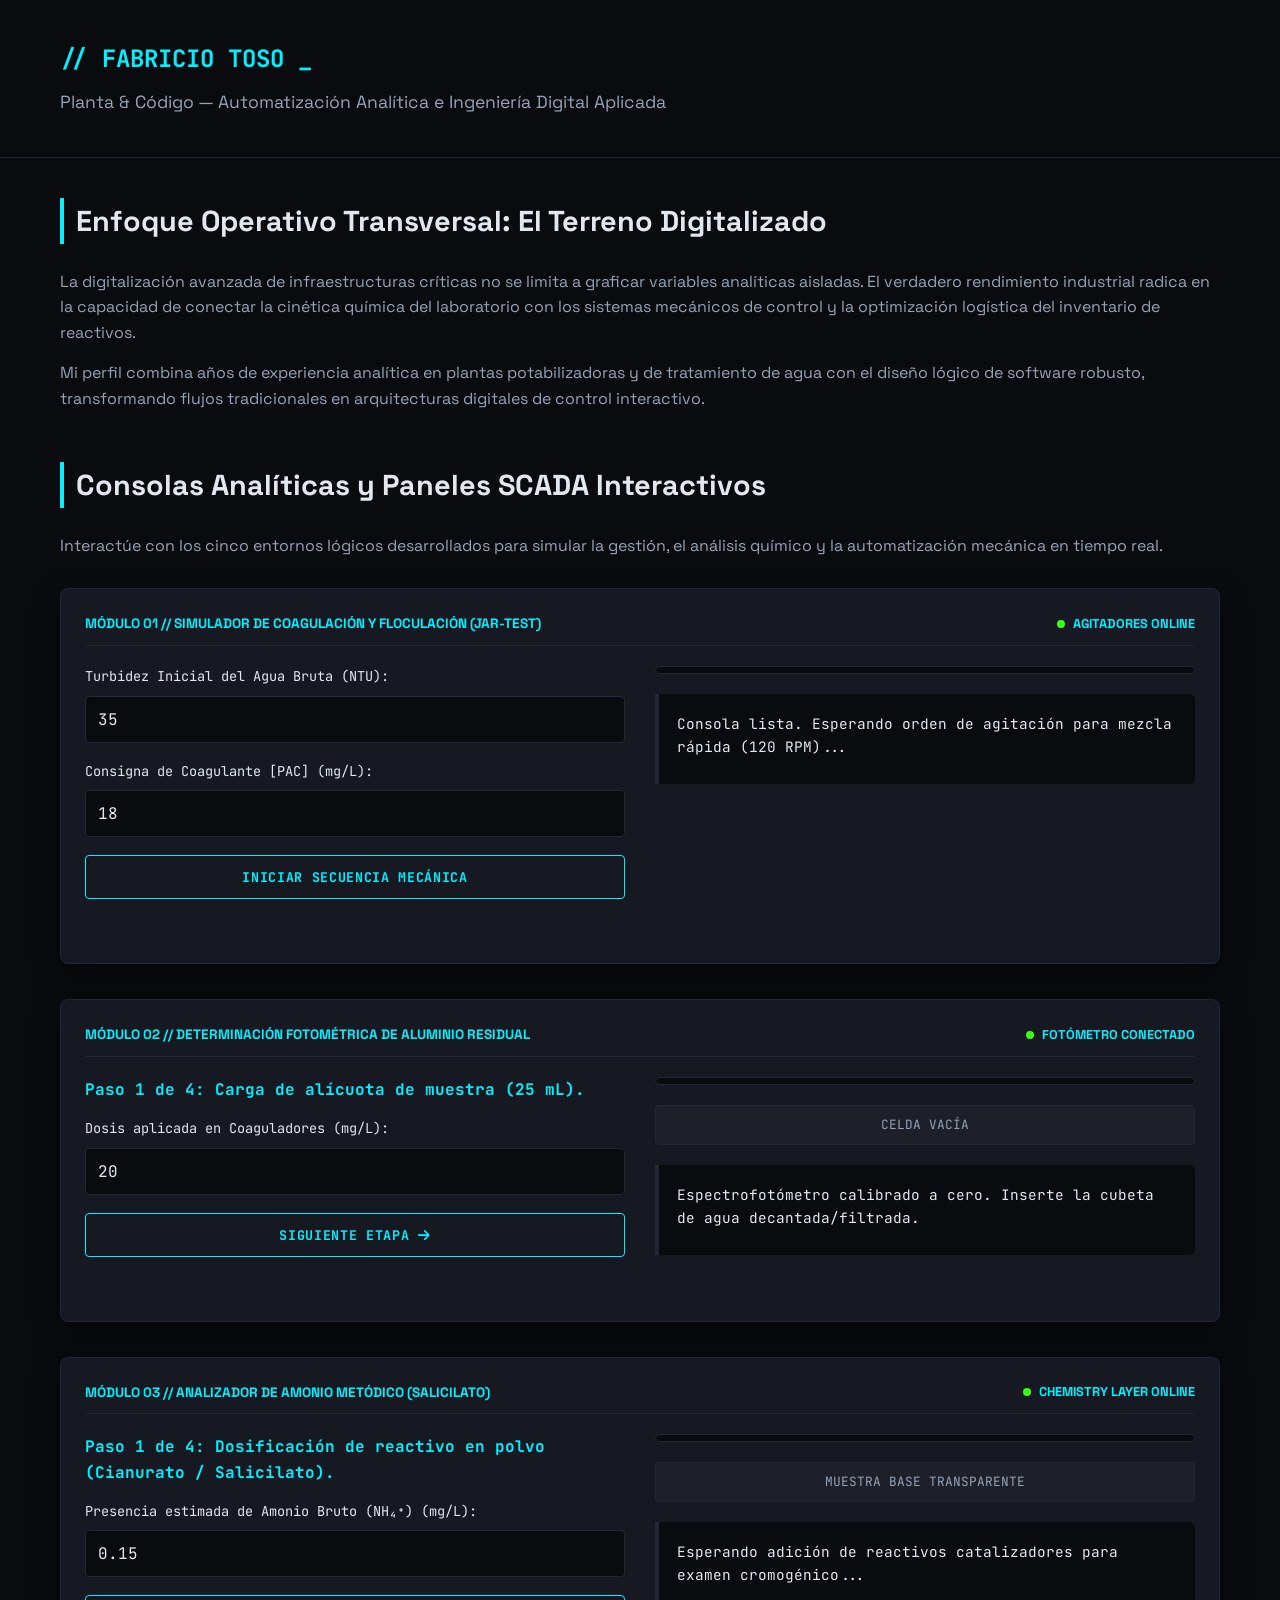
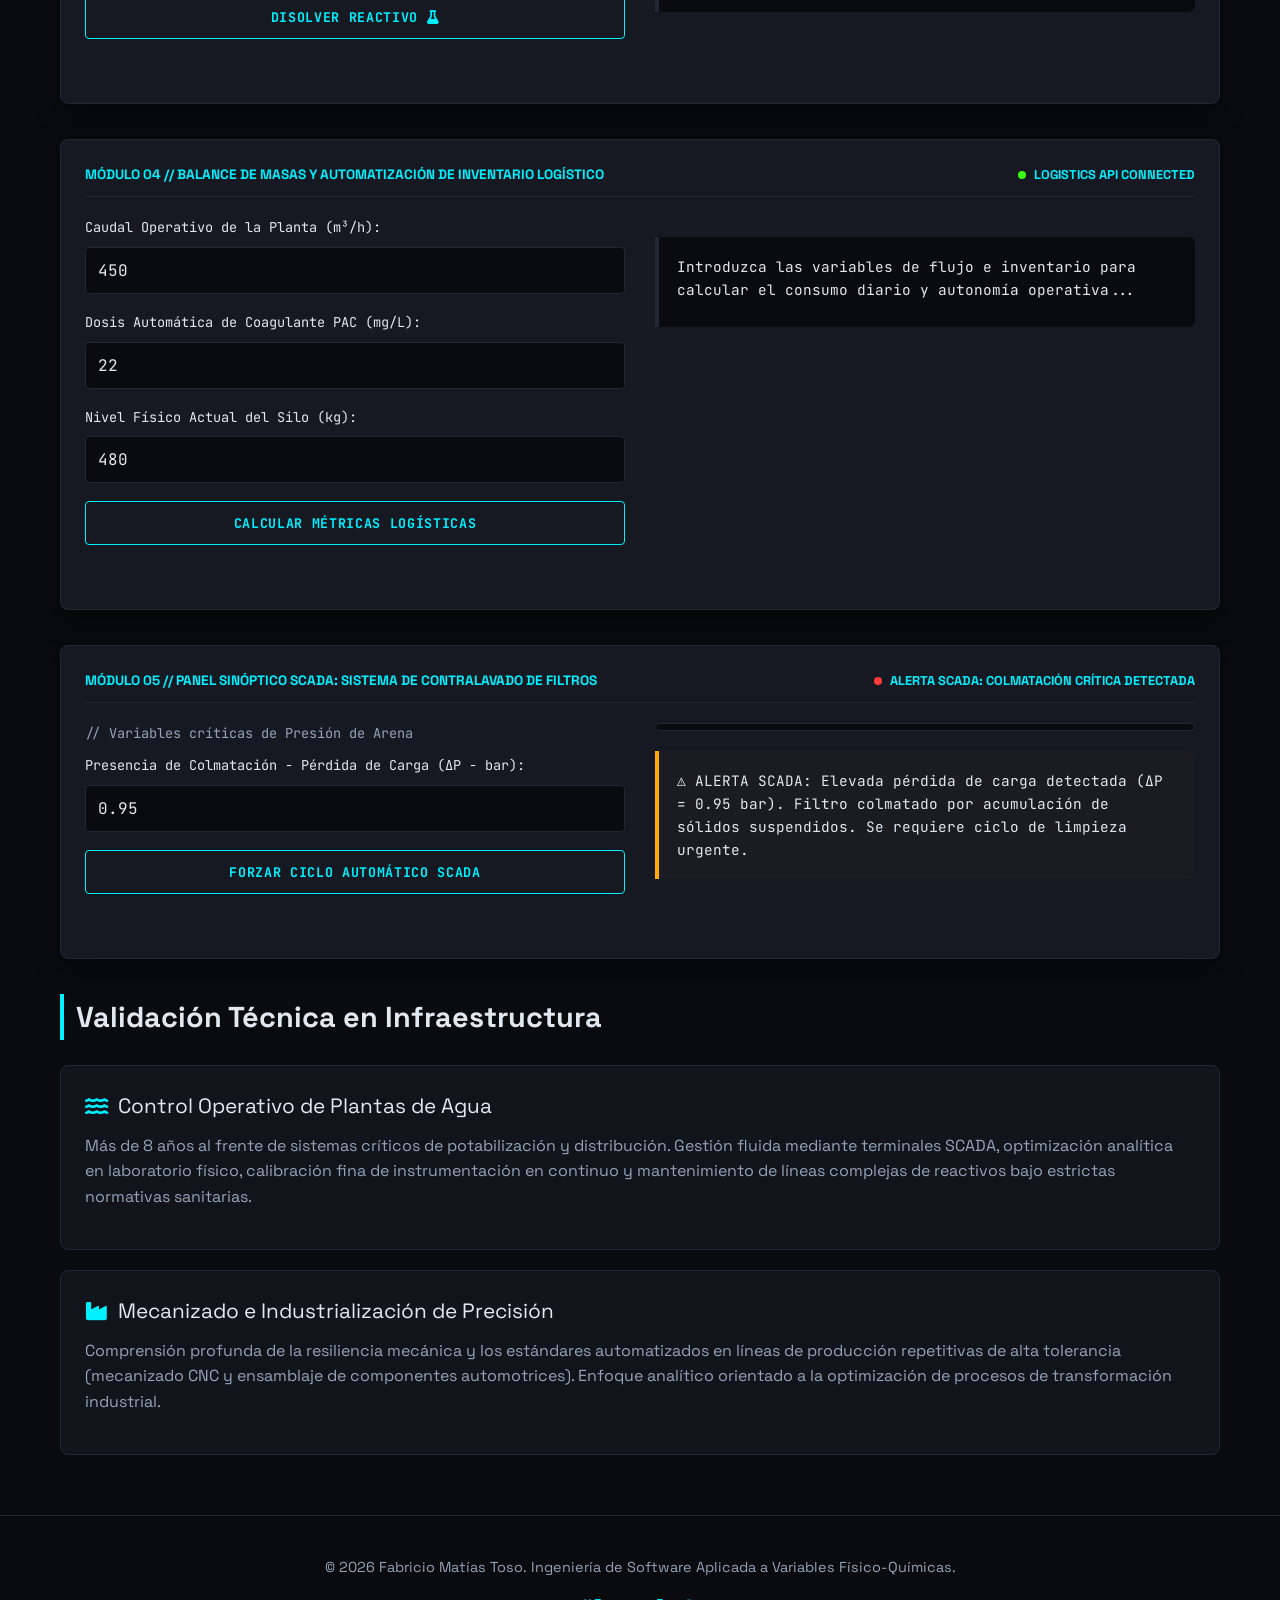
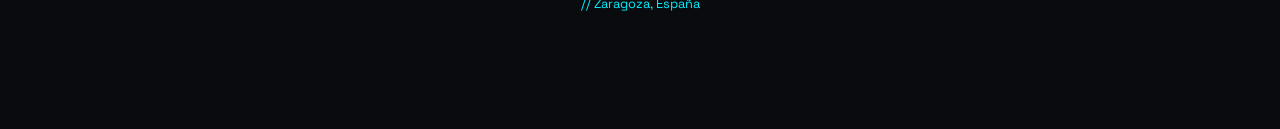
==== commit efbe9d79: "Update index.html Se agregó sistema de stock." ====
--- a/index.html
+++ b/index.html
@@ -128,7 +128,7 @@
             border: 1px solid var(--border);
             border-radius: 8px;
             padding: 24px;
-            margin-bottom: 25px;
+            margin-bottom: 35px;
             box-shadow: 0 8px 24px rgba(0,0,0,0.5);
         }
 
@@ -157,6 +157,10 @@
             background-color: var(--accent-success);
             border-radius: 50%;
             animation: pulse 1.5s infinite;
+        }
+
+        .pulse-dot.crit {
+            background-color: var(--accent-crit);
         }
 
         @keyframes pulse {
@@ -269,6 +273,7 @@
             justify-content: center;
             font-size: 0.8rem;
             color: var(--text-muted);
+            font-family: 'JetBrains Mono', monospace;
         }
 
         .badge {
@@ -306,21 +311,20 @@
     <main class="container">
 
         <section style="margin-bottom: 50px;">
-            <h2>Enfoque de Operación Avanzada: El Terreno Digitalizado</h2>
-            <p>La digitalización industrial no consiste en almacenar datos estáticos en hojas de cálculo aisladas; consiste en transferir la cinética y las variables del laboratorio directamente al plano lógico de control. Mi perfil unifica la experiencia práctica en plantas potabilizadoras y líneas de alta precisión industrial con el desarrollo de software a medida.</p>
-            <p>A continuación se exponen tres módulos interactivos que simulan la lógica computacional de control aplicada a ensayos analíticos críticos bajo normativas reales de aguas de consumo.</p>
+            <h2>Enfoque Operativo Transversal: El Terreno Digitalizado</h2>
+            <p>La digitalización avanzada de infraestructuras críticas no se limita a graficar variables analíticas aisladas. El verdadero rendimiento industrial radica en la capacidad de conectar la cinética química del laboratorio con los sistemas mecánicos de control y la optimización logística del inventario de reactivos.</p>
+            <p>Mi perfil combina años de experiencia analítica en plantas potabilizadoras y de tratamiento de agua con el diseño lógico de software robusto, transformando flujos tradicionales en arquitecturas digitales de control interactivo.</p>
         </section>
 
         <section>
-            <h2>Consolas Analíticas de Proceso (Simuladores Web)</h2>
-            <p style="margin-bottom: 30px;">Interactúe con los módulos para observar cómo el código procesa los algoritmos cinéticos y genera diagnósticos operativos en tiempo real.</p>
+            <h2>Consolas Analíticas y Paneles SCADA Interactivos</h2>
+            <p style="margin-bottom: 30px;">Interactúe con los cinco entornos lógicos desarrollados para simular la gestión, el análisis químico y la automatización mecánica en tiempo real.</p>
 
             <div class="terminal">
                 <div class="terminal-header">
                     <span>MÓDULO 01 // SIMULADOR DE COAGULACIÓN Y FLOCULACIÓN (JAR-TEST)</span>
-                    <div class="scada-status"><div class="pulse-dot"></div> <span>SCADA ONLINE</span></div>
-                </div>
-                
+                    <div class="scada-status"><div class="pulse-dot"></div> <span>AGITADORES ONLINE</span></div>
+                </div>
                 <div class="grid-2">
                     <div class="col-left">
                         <div class="form-group">
@@ -347,7 +351,6 @@
                     <span>MÓDULO 02 // DETERMINACIÓN FOTOMÉTRICA DE ALUMINIO RESIDUAL</span>
                     <div class="scada-status"><div class="pulse-dot"></div> <span>FOTÓMETRO CONECTADO</span></div>
                 </div>
-                
                 <div class="grid-2">
                     <div class="col-left">
                         <div id="al-step-container">
@@ -372,16 +375,15 @@
             <div class="terminal">
                 <div class="terminal-header">
                     <span>MÓDULO 03 // ANALIZADOR DE AMONIO METÓDICO (SALICILATO)</span>
-                    <div class="scada-status"><div class="pulse-dot"></div> <span>CHEMISTRY MODULE LAYER</span></div>
-                </div>
-                
+                    <div class="scada-status"><div class="pulse-dot"></div> <span>CHEMISTRY LAYER ONLINE</span></div>
+                </div>
                 <div class="grid-2">
                     <div class="col-left">
                         <div id="am-step-container">
                             <p id="am-step-desc" class="terminal-text" style="color: var(--accent); font-weight: bold;">Paso 1 de 4: Dosificación de reactivo en polvo (Cianurato / Salicilato).</p>
                         </div>
                         <div class="form-group" id="am-input-group">
-                            <label>Presencia estimada de Amonio Bruto ($NH_4^+$) (mg/L):</label>
+                            <label>Presencia estimada de Amonio Bruto (NH₄⁺) (mg/L):</label>
                             <input type="number" id="am-input-val" class="form-control" value="0.15" step="0.05" min="0" max="5">
                         </div>
                         <button id="am-btn" class="btn" onclick="avanzarAmonio()">Disolver Reactivo <i class="fa-solid fa-flask"></i></button>
@@ -396,17 +398,69 @@
                 </div>
             </div>
 
+            <div class="terminal">
+                <div class="terminal-header">
+                    <span>MÓDULO 04 // BALANCE DE MASAS Y AUTOMATIZACIÓN DE INVENTARIO LOGÍSTICO</span>
+                    <div class="scada-status" id="stock-scada-status"><div class="pulse-dot"></div> <span>LOGISTICS API CONNECTED</span></div>
+                </div>
+                <div class="grid-2">
+                    <div class="col-left">
+                        <div class="form-group">
+                            <label>Caudal Operativo de la Planta (m³/h):</label>
+                            <input type="number" id="st-flow" class="form-control" value="450" min="10" max="3000">
+                        </div>
+                        <div class="form-group">
+                            <label>Dosis Automática de Coagulante PAC (mg/L):</label>
+                            <input type="number" id="st-dosage" class="form-control" value="22" min="1" max="80">
+                        </div>
+                        <div class="form-group">
+                            <label>Nivel Físico Actual del Silo (kg):</label>
+                            <input type="number" id="st-inventory" class="form-control" value="480" min="0" max="25000">
+                        </div>
+                        <button id="st-btn" class="btn" onclick="calcularStockQuimico()">Calcular Métricas Logísticas</button>
+                    </div>
+                    <div class="col-right">
+                        <div id="st-output" class="output-box terminal-text">
+                            Introduzca las variables de flujo e inventario para calcular el consumo diario y autonomía operativa...
+                        </div>
+                    </div>
+                </div>
+            </div>
+
+            <div class="terminal">
+                <div class="terminal-header">
+                    <span>MÓDULO 05 // PANEL SINÓPTICO SCADA: SISTEMA DE CONTRALAVADO DE FILTROS</span>
+                    <div class="scada-status" id="scada-filter-status"><div class="pulse-dot" id="filter-dot"></div> <span id="filter-status-text">BATERÍA EN REGIMEN NORMAL</span></div>
+                </div>
+                <div class="grid-2">
+                    <div class="col-left">
+                        <p class="terminal-text" style="font-size: 0.85rem; margin-bottom: 10px;">// Variables críticas de Presión de Arena</p>
+                        <div class="form-group">
+                            <label>Presencia de Colmatación - Pérdida de Carga (ΔP - bar):</label>
+                            <input type="number" id="sc-dp" class="form-control" value="0.95" step="0.05" min="0.1" max="2.5" onchange="verificarPresionFiltros()">
+                        </div>
+                        <button id="sc-btn" class="btn" onclick="iniciarContralavado()">Forzar Ciclo Automático SCADA</button>
+                    </div>
+                    <div class="col-right">
+                        <div class="progress-bar-bg"><div id="sc-progress" class="progress-bar-fill"></div></div>
+                        <div id="sc-output" class="output-box terminal-text warn">
+                            ⚠ ALERTA SCADA: Elevada pérdida de carga detectada (ΔP > 0.8 bar). Filtro obstruído por acumulación de flóculos. Se requiere contralavado.
+                        </div>
+                    </div>
+                </div>
+            </div>
+
         </section>
 
         <section>
-            <h2>Validación Técnica en Planta</h2>
+            <h2>Validación Técnica en Infraestructura</h2>
             <div class="card">
-                <div class="card-title"><i class="fa-solid fa-water"></i> <span>Control Operativo Integral de Plantas</span></div>
-                <p>Más de 8 años de experiencia directa en plantas potabilizadoras y de tratamiento. Dominio operacional en sistemas SCADA, control diario de líneas de filtración, purga de fangos y optimización de reactivos químicos mediante calibración de instrumentación en continuo y balances analíticos de laboratorio.</p>
+                <div class="card-title"><i class="fa-solid fa-water"></i> <span>Control Operativo de Plantas de Agua</span></div>
+                <p>Más de 8 años al frente de sistemas críticos de potabilización y distribución. Gestión fluida mediante terminales SCADA, optimización analítica en laboratorio físico, calibración fina de instrumentación en continuo y mantenimiento de líneas complejas de reactivos bajo estrictas normativas sanitarias.</p>
             </div>
             <div class="card">
-                <div class="card-title"><i class="fa-solid fa-industry"></i> <span>Mecanizado e Industrialización Rigurosa</span></div>
-                <p>Trayectoria consolidada en entornos industriales de alta exigencia (mecanizado CNC y ensamblaje de componentes bajo estrictas especificaciones automotrices). Enfoque metódico basado en la repetibilidad, el control de tolerancias críticas y la resiliencia de sistemas electromecánicos.</p>
+                <div class="card-title"><i class="fa-solid fa-industry"></i> <span>Mecanizado e Industrialización de Precisión</span></div>
+                <p>Comprensión profunda de la resiliencia mecánica y los estándares automatizados en líneas de producción repetitivas de alta tolerancia (mecanizado CNC y ensamblaje de componentes automotrices). Enfoque analítico orientado a la optimización de procesos de transformación industrial.</p>
             </div>
         </section>
     </main>
@@ -432,17 +486,14 @@
             btn.disabled = true;
             out.className = "output-box terminal-text process";
             
-            // FASE 1: Mezcla Rápida
             progress.style.width = "30%";
             out.innerHTML = "<i class='fa-solid fa-spinner fa-spin'></i> [FASE 1/3] MEZCLA RÁPIDA ACTIVADA: Coagulación forzada a 120 RPM para dispersión del PAC...";
 
             setTimeout(() => {
-                // FASE 2: Floculación
                 progress.style.width = "70%";
                 out.innerHTML = "<i class='fa-solid fa-circle-notch fa-spin'></i> [FASE 2/3] MEZCLA LENTA: Floculación a 30 RPM para crecimiento de microflóculos...";
 
                 setTimeout(() => {
-                    // FASE 3: Decantación
                     progress.style.width = "100%";
                     out.innerHTML = "<i class='fa-solid fa-hourglass-half fa-spin'></i> [FASE 3/3] DECANTACIÓN: Reposo estático en vaso de precipitación. Sedimentando carga química...";
 
@@ -450,13 +501,12 @@
                         btn.disabled = false;
                         progress.style.width = "0%";
                         
-                        // Algoritmo matemático predictivo
                         let dosisOptima = 12 + (turb * 0.12);
                         let delta = Math.abs(dosis - dosisOptima);
                         let turbResidual = 0.4 + (delta * 0.22);
                         
                         if (dosis === 0) turbResidual = turb;
-                        if (dosis > dosisOptima * 2.2) turbResidual += (dosis - dosisOptima * 2.2) * 0.15; // Reestabilización coloidal
+                        if (dosis > dosisOptima * 2.2) turbResidual += (dosis - dosisOptima * 2.2) * 0.15; 
                         
                         turbResidual = Math.round(Math.max(0.15, turbResidual) * 100) / 100;
                         let phPost = Math.round((7.3 - (dosis * 0.025)) * 100) / 100;
@@ -500,7 +550,7 @@
                 desc.innerHTML = "Paso 2 de 4: Adición de Reactivo Tampón Al-1 (Estabilización de pH).";
                 vial.innerHTML = "MUESTRA + REACTIVO 1";
                 vial.style.backgroundColor = "rgba(0, 240, 255, 0.05)";
-                out.innerHTML = "Solución estabilizada. Preparada para adición de indicador cromogénico.";
+                out.innerHTML = "Solución de muestra regulada. Preparada para adición de indicador de espectro.";
                 group.style.display = "none";
             } 
             else if (alPaso === 2) {
@@ -527,25 +577,24 @@
                         btn.innerHTML = "Ejecutar Lectura de Absorbancia";
                         vial.innerHTML = "REACCIÓN COMPLETADA";
                         vial.style.backgroundColor = "rgba(255, 85, 0, 0.25)";
-                        out.innerHTML = "Estabilización de color finalizada. Filtro óptico alineado.";
+                        out.innerHTML = "Estabilización molecular finalizada. Fotodiodo alineado a cero.";
                     }
                 }, 1000);
             } 
             else if (alPaso === 4) {
-                // Algoritmo aluminio residual disuelto basado en PAC aplicado
                 let residual = 0.03 + (dosis * 0.004);
-                if (dosis > 22) residual += (dosis - 22) * 0.025; // Exceso crítico
+                if (dosis > 22) residual += (dosis - 22) * 0.025; 
                 residual = Math.round(residual * 1000) / 1000;
 
                 let html = `<strong>// RESULTADO DEL ANÁLISIS DIGITAL:</strong><br>`;
-                html += `Concentración de Aluminio Total ($Al^{3+}$): <strong>${residual} mg/L</strong><br>`;
+                html += `Concentración de Aluminio Total (Al³⁺): <strong>${residual} mg/L</strong><br>`;
 
                 if (residual <= 0.200) {
                     out.className = "output-box terminal-text success";
-                    html += "<span style='color:var(--accent-success);'>✓ CONFORME CON RD 3/2023: Concentración por debajo del umbral sanitario estricto (0.2 mg/L).</span>";
+                    html += "<span style='color:var(--accent-success);'>✓ CONFORME CON RD 3/2023: Concentración segura por debajo del umbral sanitario legal (0.2 mg/L).</span>";
                 } else {
                     out.className = "output-box terminal-text crit";
-                    html += "<span style='color:var(--accent-crit);'>❌ INCUMPLE NORMATIVA SANITARIA: Valores superiores a 0.200 mg/L. Riesgo inmediato de post-precipitación e incrustaciones en la red de distribución.</span>";
+                    html += "<span style='color:var(--accent-crit);'>❌ ALERTA SANITARIA: Supera los 0.200 mg/L. Riesgo inmediato de post-precipitación coloidal en la red de abastecimiento urbano.</span>";
                 }
                 out.innerHTML = html;
                 btn.innerHTML = "Limpiar y Reiniciar Fotómetro";
@@ -565,7 +614,7 @@
         }
 
         // ==========================================
-        // SCRIPT LÓGICO MÓDULO 03: AMONIO (NUEVO)
+        // SCRIPT LÓGICO MÓDULO 03: AMONIO (SALICILATO)
         // ==========================================
         let amPaso = 1;
         function avanzarAmonio() {
@@ -583,25 +632,24 @@
                 desc.innerHTML = "Paso 2 de 4: Adición de Reactivo Cianurato de Amonio (Catalizador en polvo).";
                 vial.innerHTML = "MUESTRA AGITADA - DISOLVIENDO";
                 vial.style.backgroundColor = "rgba(255, 255, 255, 0.08)";
-                out.innerHTML = "Polvo disuelto completamente. Proceda a incorporar el reactivo activador de color.";
+                out.innerHTML = "Reactivos en polvo homogeneizados. Proceda a incorporar el activador salicílico.";
                 group.style.display = "none";
                 btn.innerHTML = "Añadir Reactivo Salicilato <i class='fa-solid fa-droplet'></i>";
             } 
             else if (amPaso === 2) {
                 amPaso = 3;
                 progress.style.width = "66%";
-                desc.innerHTML = "Paso 3 de 4: Adición de Reactivo Salicilato (Período estricto de desarrollo: 20 min).";
+                desc.innerHTML = "Paso 3 de 4: Adición de Reactivo Salicilato (Período de reacción estricto).";
                 btn.disabled = true;
                 
                 let cuenta = 4;
                 out.innerHTML = `Activando temporizador químico. Formando complejo Verde de Indofenol: Reacción en curso (${cuenta}s)...`;
                 vial.innerHTML = "CAMBIO DE COLOR EN PROGRESO...";
                 
-                // Variamos el color del vial dinámicamente según la cantidad de amonio ingresada
                 if (bruto > 0.5) {
-                    vial.style.backgroundColor = "rgba(0, 100, 80, 0.4)"; // Verde oscuro / azulado si es muy tóxico
+                    vial.style.backgroundColor = "rgba(0, 100, 80, 0.4)"; 
                 } else {
-                    vial.style.backgroundColor = "rgba(100, 200, 50, 0.2)"; // Verde claro si es normal
+                    vial.style.backgroundColor = "rgba(100, 200, 50, 0.2)"; 
                 }
                 
                 let timer = setInterval(() => {
@@ -612,26 +660,24 @@
                         clearInterval(timer);
                         amPaso = 4;
                         progress.style.width = "100%";
-                        desc.innerHTML = "Paso 4 de 4: Medición de Intensidad Lumínica.";
+                        desc.innerHTML = "Paso 4 de 4: Medición de Absorbancia Fotométrica.";
                         btn.disabled = false;
-                        btn.innerHTML = "Analizar Concentración de $NH_4^+$";
-                        vial.innerHTML = "COLOR ESTABLECIDO";
-                        out.innerHTML = "Complejo molecular maduro. Sensor listo para fotometría final.";
+                        btn.innerHTML = "Analizar Concentración de NH₄⁺";
+                        vial.innerHTML = "COLOR COMPLEJO ESTABLE";
+                        out.innerHTML = "Complejo de color maduro. Sensor óptico preparado para digitalización.";
                     }
                 }, 1000);
             } 
             else if (amPaso === 4) {
-                let medido = bruto; // Simulación analítica directa
                 let html = `<strong>// EVALUACIÓN DE COMPLEJOS DE NITRÓGENO:</strong><br>`;
-                html += `Concentración de Amonio ($NH_4^+$): <strong>${medido} mg/L</strong><br>`;
-
-                // Límite paramétrico estándar según Directiva Europea/RD de aguas de consumo: 0.50 mg/L
-                if (medido <= 0.50) {
+                html += `Concentración de Amonio (NH₄⁺): <strong>${bruto} mg/L</strong><br>`;
+
+                if (bruto <= 0.50) {
                     out.className = "output-box terminal-text success";
-                    html += "<span style='color:var(--accent-success);'>✓ BAJO EL LÍMITE NORMATIVO: Concentración segura (&lt; 0.50 mg/L). Proceso de nitrificación controlado.</span>";
+                    html += "<span style='color:var(--accent-success);'>✓ BAJO EL LÍMITE REGLAMENTARIO: Parámetro correcto (&lt; 0.50 mg/L). Procesos biológicos estables en cabecera.</span>";
                 } else {
                     out.className = "output-box terminal-text crit";
-                    html += "<span style='color:var(--accent-crit);'>❌ ALERTA CRÍTICA: Amonio superior al límite legal (0.50 mg/L). Peligro de reducción del cloro libre y proliferación microbiológica. Ajustar pre-cloración.</span>";
+                    html += "<span style='color:var(--accent-crit);'>❌ ALERTA DE CONTAMINACIÓN: Amonio crítico superior a la norma de agua de consumo (0.50 mg/L). Interferencia severa con la demanda de cloro.</span>";
                 }
                 out.innerHTML = html;
                 btn.innerHTML = "Reiniciar Módulo Amonio";
@@ -649,6 +695,128 @@
                 btn.innerHTML = "Disolver Reactivo <i class='fa-solid fa-flask'></i>";
             }
         }
+
+        // =========================================================
+        // SCRIPT LÓGICO MÓDULO 04: BALANCE DE STOCK (RETAIL / PLANTA)
+        // =========================================================
+        function calcularStockQuimico() {
+            const flow = parseFloat(document.getElementById('st-flow').value) || 0;
+            const dosage = parseFloat(document.getElementById('st-dosage').value) || 0;
+            const inventory = parseFloat(document.getElementById('st-inventory').value) || 0;
+            const out = document.getElementById('st-output');
+            const dot = document.getElementById('stock-scada-status').querySelector('.pulse-dot');
+
+            // Consumo por hora: Flow (m3/h) * Dosage (g/m3) / 1000 = kg/h
+            let hourlyCons = (flow * dosage) / 1000;
+            let dailyCons = hourlyCons * 24;
+            let autonomyDays = inventory / dailyCons;
+
+            hourlyCons = Math.round(hourlyCons * 100) / 100;
+            dailyCons = Math.round(dailyCons * 100) / 100;
+            autonomyDays = Math.round(autonomyDays * 10) / 10;
+
+            let html = `<strong>// ANÁLISIS DE CONSUMOS E INVENTARIO LOGÍSTICO:</strong><br>`;
+            html += `Consumo Horario de PAC: <strong>${hourlyCons} kg/h</strong><br>`;
+            html += `Consumo Diario Teórico: <strong>${dailyCons} kg/día</strong><br>`;
+            html += `Autonomía del Silo de Almacenamiento: <strong>${autonomyDays} días</strong><br>`;
+
+            if (inventory === 0 || autonomyDays <= 1.5) {
+                out.className = "output-box terminal-text crit";
+                dot.className = "pulse-dot crit";
+                html += `<span style='color:var(--accent-crit);; font-weight:bold;'>❌ CRÍTICO: ROTURA DE STOCK INMINENTE. Autonomía inferior a 48 horas.</span><br>`;
+                html += `<button class='btn' style='margin-top:10px; font-size:0.8rem; padding:6px;' onclick='simularPedidoStock()'><i class="fa-solid fa-truck-ramp-box"></i> Disparar Orden de Compra EDI / Reposición</button>`;
+            } else if (autonomyDays > 1.5 && autonomyDays <= 4.0) {
+                out.className = "output-box terminal-text warn";
+                dot.className = "pulse-dot";
+                html += `<span style='color:var(--accent-warn);'>⚠ ADVERTENCIA: Stock en punto de pedido mínimo (Safety Stock). Programar descarga logística.</span>`;
+            } else {
+                out.className = "output-box terminal-text success";
+                dot.className = "pulse-dot";
+                html += `<span style='color:var(--accent-success);'>✓ INVENTARIO ÓPTIMO: Niveles estables. Parámetros de transformación logística conformes.</span>`;
+            }
+            out.innerHTML = html;
+        }
+
+        function simularPedidoStock() {
+            const out = document.getElementById('st-output');
+            out.innerHTML = "<i class='fa-solid fa-network-wired fa-spin'></i> Conectando con API de proveedores industriales... Procesando orden de reposición automatizada...";
+            setTimeout(() => {
+                document.getElementById('st-inventory').value = 4500;
+                calcularStockQuimico();
+            }, 1500);
+        }
+
+        // =========================================================
+        // SCRIPT LÓGICO MÓDULO 05: SCADA CONTRALAVADO DE FILTROS
+        // =========================================================
+        function verificarPresionFiltros() {
+            const dp = parseFloat(document.getElementById('sc-dp').value) || 0;
+            const out = document.getElementById('sc-output');
+            const headerDot = document.getElementById('filter-dot');
+            const headerText = document.getElementById('filter-status-text');
+
+            if (dp > 0.8) {
+                out.className = "output-box terminal-text warn";
+                headerDot.className = "pulse-dot crit";
+                headerText.innerHTML = "ALERTA SCADA: COLMATACIÓN CRÍTICA DETECTADA";
+                out.innerHTML = `⚠ ALERTA SCADA: Elevada pérdida de carga detectada (ΔP = ${dp} bar). Filtro colmatado por acumulación de sólidos suspendidos. Se requiere ciclo de limpieza urgente.`;
+            } else {
+                out.className = "output-box terminal-text success";
+                headerDot.className = "pulse-dot";
+                headerText.innerHTML = "BATERÍA EN REGIMEN NORMAL";
+                out.innerHTML = `✓ SCADA STATUS: Pérdida de carga nominal aceptable (ΔP = ${dp} bar). Filtros trabajando dentro del rango hidráulico eficiente.`;
+            }
+        }
+
+        function iniciarContralavado() {
+            const btn = document.getElementById('sc-btn');
+            const progress = document.getElementById('sc-progress');
+            const out = document.getElementById('sc-output');
+            const headerDot = document.getElementById('filter-dot');
+            const headerText = document.getElementById('filter-status-text');
+
+            btn.disabled = true;
+            headerDot.className = "pulse-dot crit";
+            headerText.innerHTML = "SCADA: SECUENCIA DE CONTRALAVADO EN CURSO";
+            out.className = "output-box terminal-text process";
+
+            // Fase 1: Cierre de válvulas
+            progress.style.width = "25%";
+            out.innerHTML = "<i class='fa-solid fa-valve fa-spin'></i> [FASE 1/4] AISLAMIENTO: Cerrando válvulas motorizadas de alimentación de agua bruta. Despresurizando reactor...";
+
+            setTimeout(() => {
+                // Fase 2: Aireación
+                progress.style.width = "50%";
+                out.innerHTML = "<i class='fa-solid fa-wind fa-spin'></i> [FASE 2/4] SOPLADO DE AIRE: Inyectando aire comprimido a contracorriente por colectores inferiores para expandir el lecho de arena (3 min simulados)...";
+
+                setTimeout(() => {
+                    // Fase 3: Agua de lavado
+                    progress.style.width = "75%";
+                    out.innerHTML = "<i class='fa-solid fa-faucet-drip fa-spin'></i> [FASE 3/4] AGUA DE LAVADO: Activando electrobombas de lavado. Expulsión de lodos acumulados hacia el canal de purga...";
+
+                    setTimeout(() => {
+                        // Fase 4: Enjuague
+                        progress.style.width = "100%";
+                        out.innerHTML = "<i class='fa-solid fa-water-drop'></i> [FASE 4/4] ASENTAMIENTO: Enjuague de lecho filtrante y purga inicial de agua de lavado. Estabilizando decantación...";
+
+                        setTimeout(() => {
+                            btn.disabled = false;
+                            progress.style.width = "0%";
+                            document.getElementById('sc-dp').value = 0.25; // Reset de presión
+                            headerDot.className = "pulse-dot";
+                            headerText.innerHTML = "BATERÍA EN REGIMEN NORMAL";
+                            out.className = "output-box terminal-text success";
+                            out.innerHTML = "✓ CONTROL AUTOMÁTICO SCADA FINALIZADO: Ciclo completado con éxito. Batería de filtros reasentada y en línea. Pérdida de carga restaurada a 0.25 bar.";
+                        }, 1500);
+                    }, 1500);
+                }, 1500);
+            }, 1500);
+        }
+
+        // Ejecución de verificación inicial
+        window.onload = function() {
+            verificarPresionFiltros();
+        };
     </script>
 </body>
 </html>
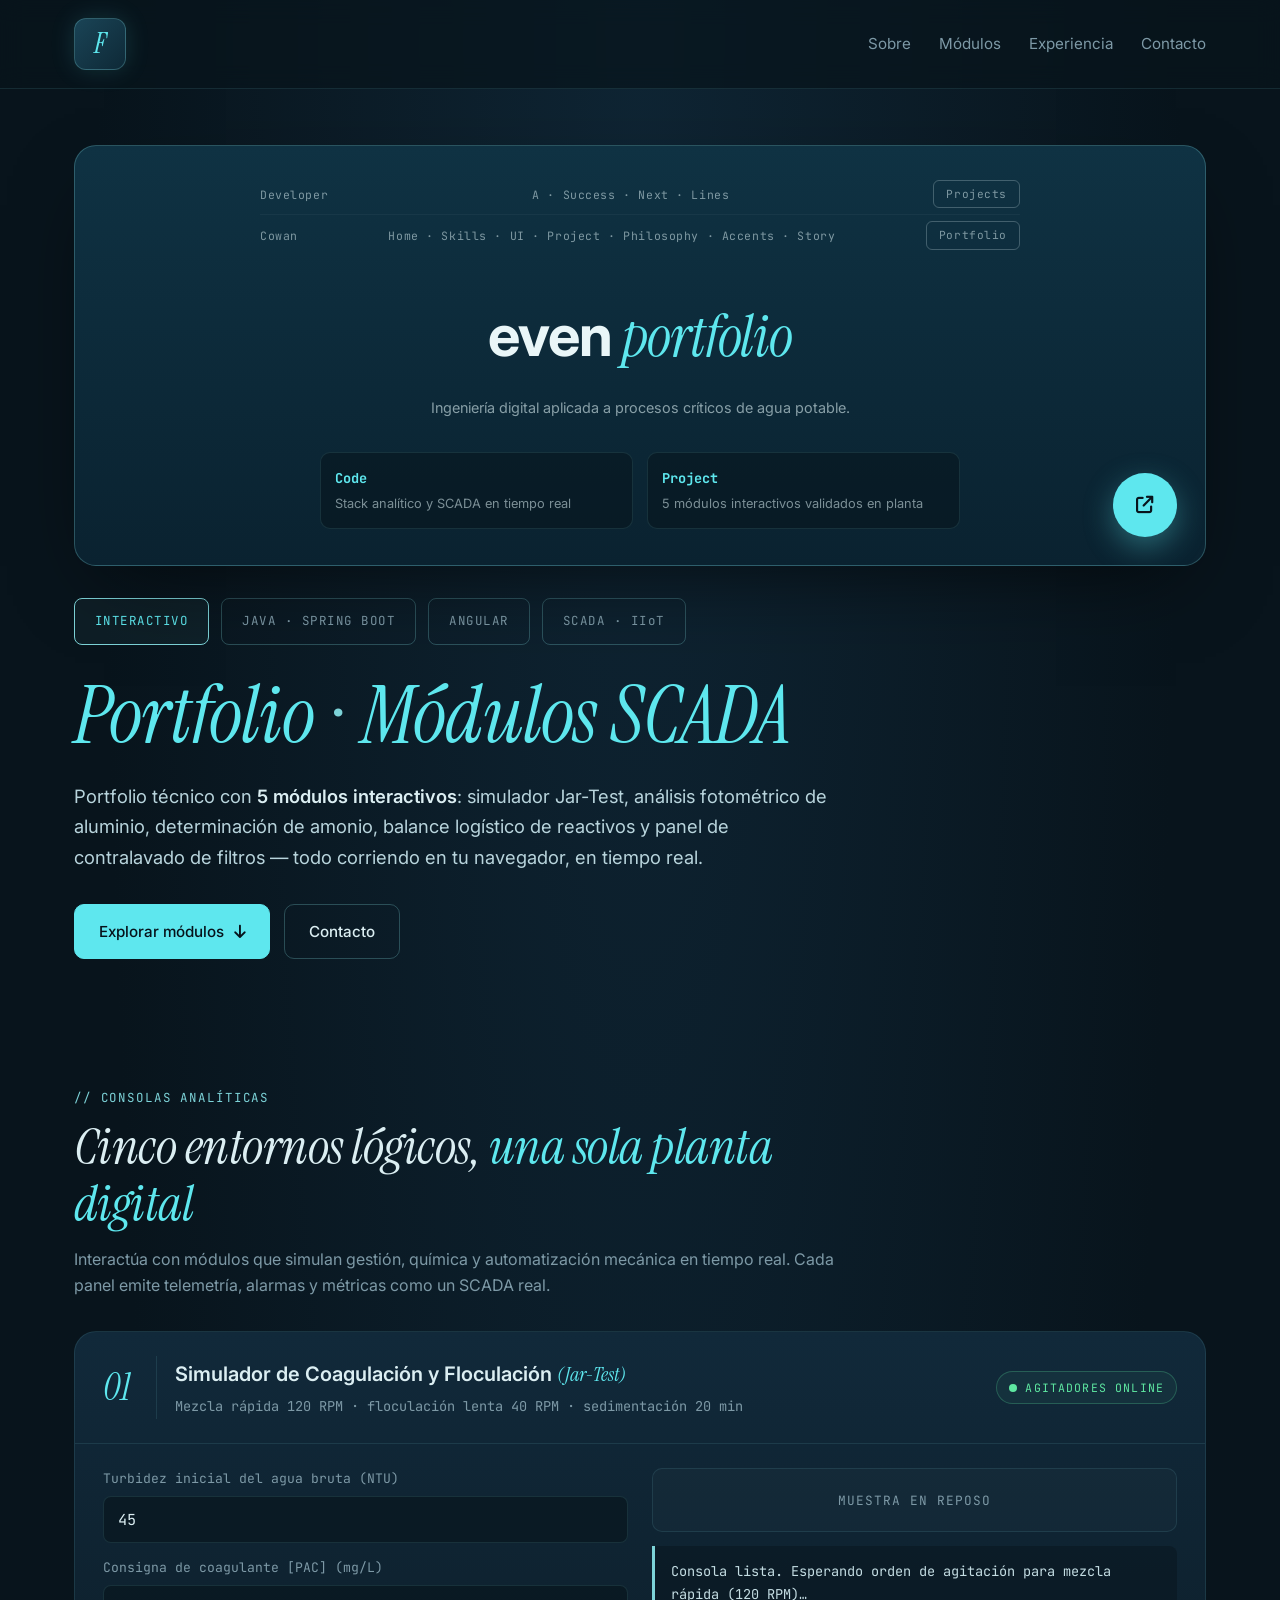
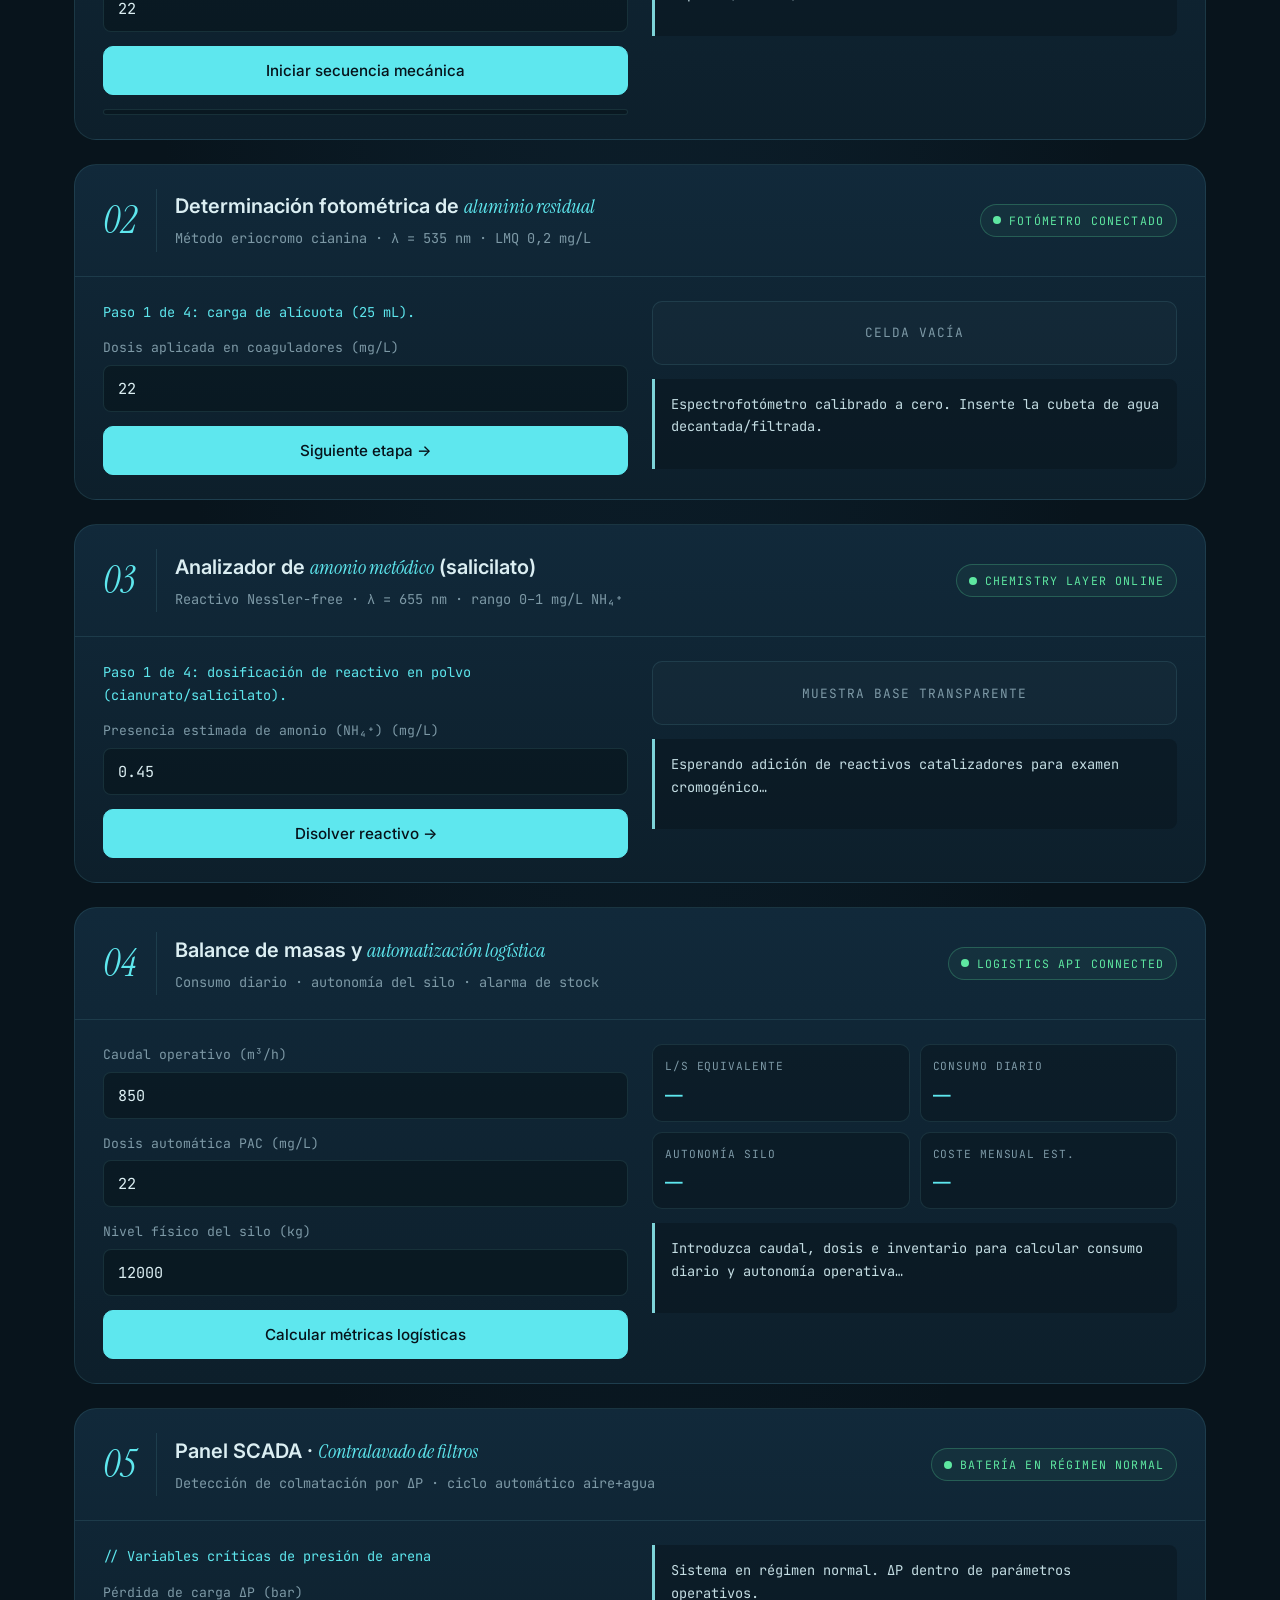
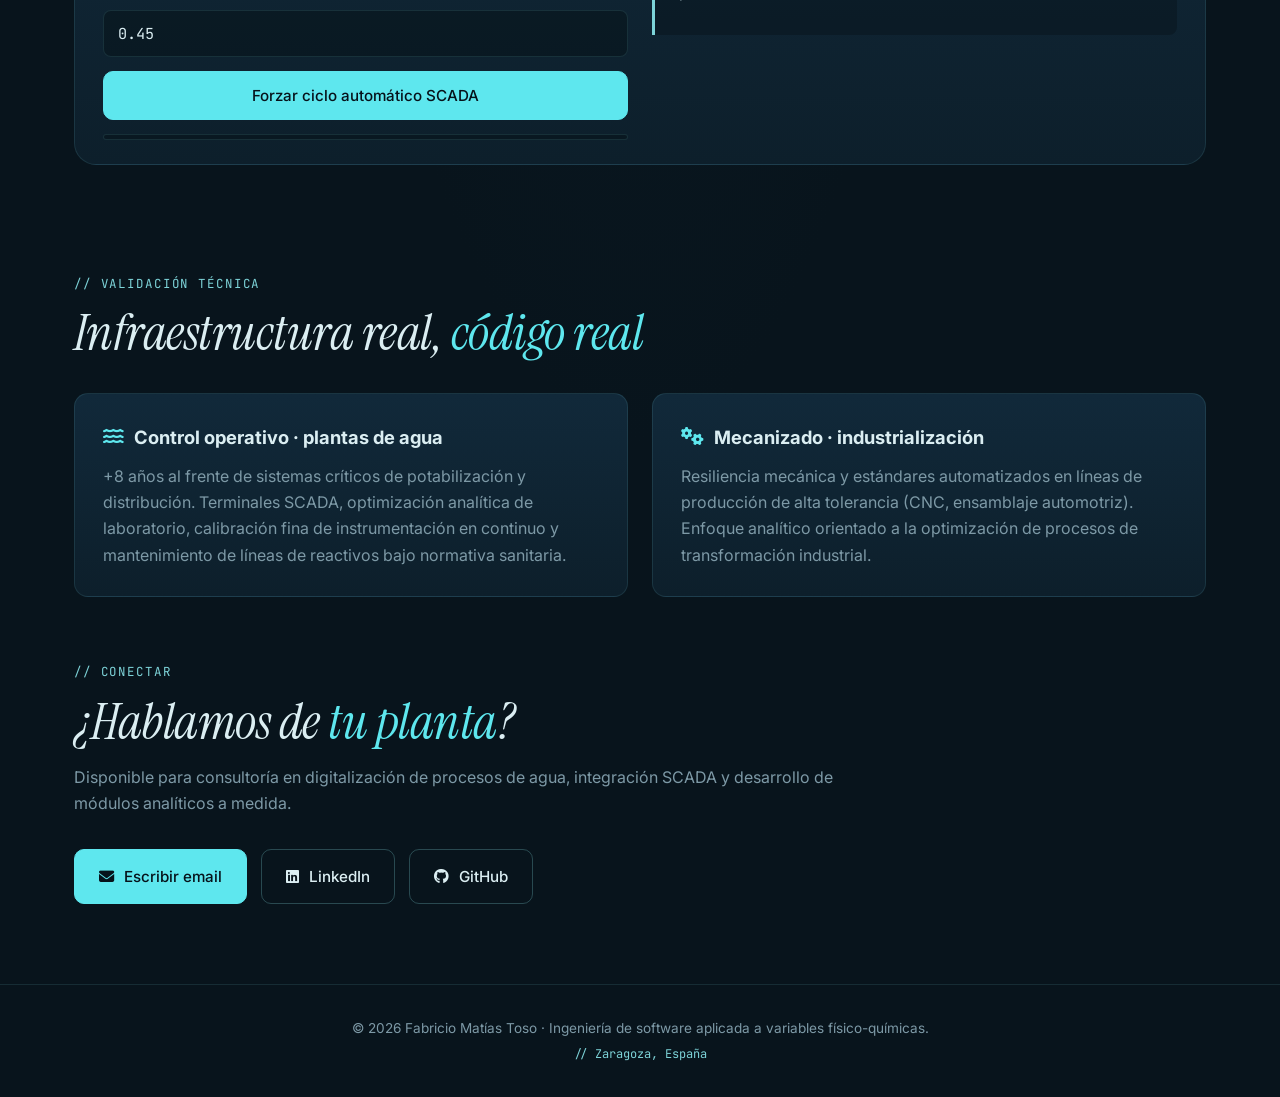
==== commit 6c57f027: "Add files via upload" ====
--- a/index.html
+++ b/index.html
@@ -1,822 +1,284 @@
 <!DOCTYPE html>
 <html lang="es">
 <head>
-    <meta charset="UTF-8">
-    <meta name="viewport" content="width=device-width, initial-scale=1.0">
-    <title>Fabricio Toso — Planta & Código</title>
-    <meta name="description" content="Especialista en digitalización de procesos industriales, biotecnología y automatización de sistemas de tratamiento de agua.">
-    <link rel="preconnect" href="https://fonts.googleapis.com">
-    <link rel="preconnect" href="https://fonts.gstatic.com" crossorigin>
-    <link href="https://fonts.googleapis.com/css2?family=JetBrains+Mono:wght@400;500;700&family=Space+Grotesk:wght@400;600;700&display=swap" rel="stylesheet">
-    <link rel="stylesheet" href="https://cdnjs.cloudflare.com/ajax/libs/font-awesome/6.5.1/css/all.min.css">
-    
-    <style>
-        :root {
-            --bg-main: #0a0b0e;
-            --bg-card: #12141c;
-            --bg-terminal: #161922;
-            --accent: #00f0ff;
-            --accent-warn: #ffaa00;
-            --accent-crit: #ff3b3b;
-            --accent-success: #39ff14;
-            --text-main: #e2e8f0;
-            --text-muted: #94a3b8;
-            --border: #222735;
-        }
-
-        * {
-            box-sizing: border-box;
-            margin: 0;
-            padding: 0;
-        }
-
-        body {
-            font-family: 'Space Grotesk', sans-serif;
-            background-color: var(--bg-main);
-            color: var(--text-main);
-            line-height: 1.6;
-            padding-bottom: 60px;
-        }
-
-        code, pre, .terminal-text {
-            font-family: 'JetBrains Mono', monospace;
-        }
-
-        .container {
-            max-width: 1200px;
-            margin: 0 auto;
-            padding: 0 20px;
-        }
-
-        header {
-            padding: 40px 0;
-            border-bottom: 1px solid var(--border);
-            margin-bottom: 40px;
-        }
-
-        .nav-brand {
-            font-family: 'JetBrains Mono', monospace;
-            font-size: 1.5rem;
-            font-weight: bold;
-            color: var(--accent);
-            text-decoration: none;
-            display: inline-block;
-            margin-bottom: 10px;
-        }
-
-        .tagline {
-            color: var(--text-muted);
-            font-size: 1.1rem;
-        }
-
-        h2 {
-            font-size: 1.8rem;
-            color: var(--text-main);
-            margin-bottom: 25px;
-            border-left: 4px solid var(--accent);
-            padding-left: 12px;
-        }
-
-        p {
-            margin-bottom: 15px;
-            color: var(--text-muted);
-        }
-
-        .grid-2 {
-            display: flex;
-            flex-direction: column;
-            gap: 30px;
-            margin-bottom: 40px;
-        }
-
-        @media (min-width: 992px) {
-            .grid-2 {
-                flex-direction: row;
-            }
-            .col-left { flex: 1; }
-            .col-right { flex: 1; }
-        }
-
-        .card {
-            background-color: var(--bg-card);
-            border: 1px solid var(--border);
-            border-radius: 8px;
-            padding: 24px;
-            margin-bottom: 20px;
-            transition: all 0.3s ease;
-        }
-
-        .card:hover {
-            border-color: var(--accent);
-            transform: translateY(-2px);
-        }
-
-        .card-title {
-            font-size: 1.3rem;
-            color: var(--text-main);
-            margin-bottom: 10px;
-            display: flex;
-            align-items: center;
-            gap: 10px;
-        }
-
-        .card-title i { color: var(--accent); }
-
-        /* Estilos de Consola / SCADA */
-        .terminal {
-            background-color: var(--bg-terminal);
-            border: 1px solid var(--border);
-            border-radius: 8px;
-            padding: 24px;
-            margin-bottom: 35px;
-            box-shadow: 0 8px 24px rgba(0,0,0,0.5);
-        }
-
-        .terminal-header {
-            display: flex;
-            justify-content: space-between;
-            align-items: center;
-            border-bottom: 1px solid var(--border);
-            padding-bottom: 10px;
-            margin-bottom: 20px;
-            font-size: 0.85rem;
-            color: var(--accent);
-            font-weight: bold;
-        }
-
-        .scada-status {
-            display: flex;
-            align-items: center;
-            gap: 8px;
-            font-size: 0.8rem;
-        }
-
-        .pulse-dot {
-            width: 8px;
-            height: 8px;
-            background-color: var(--accent-success);
-            border-radius: 50%;
-            animation: pulse 1.5s infinite;
-        }
-
-        .pulse-dot.crit {
-            background-color: var(--accent-crit);
-        }
-
-        @keyframes pulse {
-            0% { opacity: 0.3; }
-            50% { opacity: 1; }
-            100% { opacity: 0.3; }
-        }
-
-        .form-group {
-            margin-bottom: 18px;
-        }
-
-        .form-group label {
-            display: block;
-            font-family: 'JetBrains Mono', monospace;
-            font-size: 0.85rem;
-            margin-bottom: 8px;
-            color: var(--text-main);
-        }
-
-        .form-control {
-            width: 100%;
-            background-color: var(--bg-main);
-            border: 1px solid var(--border);
-            border-radius: 4px;
-            padding: 12px;
-            color: var(--text-main);
-            font-family: 'JetBrains Mono', monospace;
-            font-size: 1rem;
-            transition: border-color 0.2s;
-        }
-
-        .form-control:focus {
-            outline: none;
-            border-color: var(--accent);
-        }
-
-        .btn {
-            background-color: transparent;
-            color: var(--accent);
-            border: 1px solid var(--accent);
-            padding: 12px 20px;
-            font-family: 'JetBrains Mono', monospace;
-            border-radius: 4px;
-            cursor: pointer;
-            font-weight: bold;
-            transition: all 0.2s ease;
-            display: inline-block;
-            text-align: center;
-            width: 100%;
-            text-transform: uppercase;
-            letter-spacing: 0.05em;
-        }
-
-        .btn:hover:not(:disabled) {
-            background-color: rgba(0, 240, 255, 0.1);
-            box-shadow: 0 0 15px rgba(0, 240, 255, 0.2);
-        }
-
-        .btn:disabled {
-            color: var(--text-muted);
-            border-color: var(--border);
-            cursor: not-allowed;
-        }
-
-        .output-box {
-            background-color: var(--bg-main);
-            border-left: 4px solid var(--border);
-            padding: 18px;
-            margin-top: 20px;
-            font-size: 0.9rem;
-            border-radius: 0 6px 6px 0;
-            min-height: 90px;
-        }
-
-        .output-box.process { border-left-color: var(--accent); background-color: rgba(0, 240, 255, 0.02); }
-        .output-box.warn { border-left-color: var(--accent-warn); background-color: rgba(255, 170, 0, 0.02); }
-        .output-box.crit { border-left-color: var(--accent-crit); background-color: rgba(255, 59, 59, 0.02); }
-        .output-box.success { border-left-color: var(--accent-success); background-color: rgba(57, 255, 20, 0.02); }
-
-        /* Barras de progreso industriales */
-        .progress-bar-bg {
-            background-color: var(--bg-main);
-            height: 8px;
-            border-radius: 4px;
-            width: 100%;
-            overflow: hidden;
-            margin-bottom: 20px;
-            border: 1px solid var(--border);
-        }
-
-        .progress-bar-fill {
-            background-color: var(--accent);
-            height: 100%;
-            width: 0%;
-            transition: width 0.3s ease;
-        }
-
-        /* Celda de simulación de color químico */
-        .vial-preview {
-            width: 100%;
-            height: 40px;
-            border: 1px solid var(--border);
-            border-radius: 4px;
-            margin-bottom: 15px;
-            background-color: rgba(255,255,255,0.03);
-            transition: background-color 1s ease;
-            display: flex;
-            align-items: center;
-            justify-content: center;
-            font-size: 0.8rem;
-            color: var(--text-muted);
-            font-family: 'JetBrains Mono', monospace;
-        }
-
-        .badge {
-            display: inline-block;
-            background-color: rgba(0, 240, 255, 0.08);
-            color: var(--accent);
-            border: 1px solid rgba(0, 240, 255, 0.2);
-            padding: 2px 8px;
-            border-radius: 4px;
-            font-size: 0.8rem;
-            font-family: 'JetBrains Mono', monospace;
-            margin-right: 5px;
-            margin-bottom: 5px;
-        }
-
-        .footer {
-            text-align: center;
-            color: var(--text-muted);
-            font-size: 0.9rem;
-            padding: 40px 0;
-            border-top: 1px solid var(--border);
-            margin-top: 60px;
-        }
-    </style>
+<meta charset="UTF-8" />
+<meta name="viewport" content="width=device-width, initial-scale=1.0" />
+<title>Fabricio Toso · Portfolio Módulos SCADA — Automatización de Plantas de Agua</title>
+<meta name="description" content="Portfolio técnico interactivo de Fabricio Toso: 5 módulos SCADA en tiempo real para potabilización — Jar-Test, fotometría de aluminio, amonio salicilato, balance logístico de reactivos y contralavado de filtros." />
+<meta name="author" content="Fabricio Matías Toso" />
+<meta name="keywords" content="SCADA, potabilización, jar test, coagulación, floculación, aluminio residual, amonio salicilato, contralavado de filtros, automatización industrial, Zaragoza" />
+<meta name="theme-color" content="#0a1a24" />
+<link rel="canonical" href="/" />
+
+<!-- Open Graph -->
+<meta property="og:type" content="website" />
+<meta property="og:title" content="Fabricio Toso · Portfolio Módulos SCADA" />
+<meta property="og:description" content="5 módulos SCADA interactivos para tratamiento de agua: Jar-Test, fotometría Al, amonio, inventario y contralavado." />
+<meta property="og:url" content="/" />
+<meta property="og:locale" content="es_ES" />
+
+<!-- Twitter -->
+<meta name="twitter:card" content="summary_large_image" />
+<meta name="twitter:title" content="Portfolio · Módulos SCADA — Fabricio Toso" />
+<meta name="twitter:description" content="Portfolio técnico con 5 módulos SCADA interactivos para plantas potabilizadoras." />
+
+<!-- JSON-LD -->
+<script type="application/ld+json">
+{
+  "@context": "https://schema.org",
+  "@type": "Person",
+  "name": "Fabricio Matías Toso",
+  "jobTitle": "Ingeniero de Automatización · Plantas de Agua",
+  "address": {"@type":"PostalAddress","addressLocality":"Zaragoza","addressCountry":"ES"},
+  "knowsAbout": ["SCADA","Potabilización","Coagulación","Jar Test","Fotometría","Automatización Industrial","Java","Angular"],
+  "url": "/"
+}
+</script>
+
+<link rel="preconnect" href="https://fonts.googleapis.com" />
+<link rel="preconnect" href="https://fonts.gstatic.com" crossorigin />
+<link href="https://fonts.googleapis.com/css2?family=Instrument+Serif:ital@0;1&family=Inter:wght@300;400;500;600;700&family=JetBrains+Mono:wght@400;500;600&display=swap" rel="stylesheet" />
+<link rel="stylesheet" href="https://cdnjs.cloudflare.com/ajax/libs/font-awesome/6.5.1/css/all.min.css" />
+<link rel="stylesheet" href="styles.css" />
 </head>
 <body>
 
-    <header>
-        <div class="container">
-            <a href="#" class="nav-brand">// FABRICIO TOSO _</a>
-            <div class="tagline">Planta & Código — Automatización Analítica e Ingeniería Digital Aplicada</div>
-        </div>
+<header class="site-header" role="banner">
+  <div class="container nav">
+    <a href="#" class="brand" aria-label="Fabricio Toso — inicio">
+      <span class="brand-logo">F</span>
+    </a>
+    <nav class="primary-nav" aria-label="Navegación principal">
+      <a href="#sobre">Sobre</a>
+      <a href="#modulos">Módulos</a>
+      <a href="#experiencia">Experiencia</a>
+      <a href="#contacto">Contacto</a>
+    </nav>
+    <button class="menu-toggle" aria-label="Abrir menú" aria-expanded="false"><i class="fa-solid fa-bars"></i></button>
+  </div>
+</header>
+
+<main class="container">
+
+  <!-- HERO -->
+  <section class="hero" id="sobre">
+    <div class="preview-card" aria-hidden="true">
+      <div class="preview-inner">
+        <div class="preview-top">
+          <span>Developer</span><span class="dots">A · Success · Next · Lines</span><span class="pill">Projects</span>
+        </div>
+        <div class="preview-nav">
+          <span class="brand-mini">Cowan</span>
+          <span class="links">Home · Skills · UI · Project · Philosophy · Accents · Story</span>
+          <span class="pill ghost">Portfolio</span>
+        </div>
+        <h2 class="preview-title">even <em>portfolio</em></h2>
+        <p class="preview-sub">Ingeniería digital aplicada a procesos críticos de agua potable.</p>
+        <div class="preview-cards">
+          <div class="mini-card"><strong>Code</strong><p>Stack analítico y SCADA en tiempo real</p></div>
+          <div class="mini-card"><strong>Project</strong><p>5 módulos interactivos validados en planta</p></div>
+        </div>
+      </div>
+      <button class="circle-arrow" aria-label="Ver módulos"><i class="fa-solid fa-arrow-up-right-from-square"></i></button>
+    </div>
+
+    <div class="tags">
+      <span class="tag tag--accent">INTERACTIVO</span>
+      <span class="tag">JAVA · SPRING BOOT</span>
+      <span class="tag">ANGULAR</span>
+      <span class="tag">SCADA · IIoT</span>
+    </div>
+
+    <h1 class="display">Portfolio<span class="dot">·</span><em>Módulos SCADA</em></h1>
+    <p class="lead">Portfolio técnico con <strong>5 módulos interactivos</strong>: simulador Jar-Test, análisis fotométrico de aluminio, determinación de amonio, balance logístico de reactivos y panel de contralavado de filtros — todo corriendo en tu navegador, en tiempo real.</p>
+
+    <div class="hero-actions">
+      <a href="#modulos" class="btn btn-primary">Explorar módulos <i class="fa-solid fa-arrow-down"></i></a>
+      <a href="#contacto" class="btn btn-ghost">Contacto</a>
+    </div>
+  </section>
+
+  <!-- MÓDULOS -->
+  <section id="modulos" class="modules">
+    <header class="section-head">
+      <span class="kicker">// Consolas analíticas</span>
+      <h2 class="section-title">Cinco entornos lógicos, <em>una sola planta digital</em></h2>
+      <p>Interactúa con módulos que simulan gestión, química y automatización mecánica en tiempo real. Cada panel emite telemetría, alarmas y métricas como un SCADA real.</p>
     </header>
 
-    <main class="container">
-
-        <section style="margin-bottom: 50px;">
-            <h2>Enfoque Operativo Transversal: El Terreno Digitalizado</h2>
-            <p>La digitalización avanzada de infraestructuras críticas no se limita a graficar variables analíticas aisladas. El verdadero rendimiento industrial radica en la capacidad de conectar la cinética química del laboratorio con los sistemas mecánicos de control y la optimización logística del inventario de reactivos.</p>
-            <p>Mi perfil combina años de experiencia analítica en plantas potabilizadoras y de tratamiento de agua con el diseño lógico de software robusto, transformando flujos tradicionales en arquitecturas digitales de control interactivo.</p>
-        </section>
-
-        <section>
-            <h2>Consolas Analíticas y Paneles SCADA Interactivos</h2>
-            <p style="margin-bottom: 30px;">Interactúe con los cinco entornos lógicos desarrollados para simular la gestión, el análisis químico y la automatización mecánica en tiempo real.</p>
-
-            <div class="terminal">
-                <div class="terminal-header">
-                    <span>MÓDULO 01 // SIMULADOR DE COAGULACIÓN Y FLOCULACIÓN (JAR-TEST)</span>
-                    <div class="scada-status"><div class="pulse-dot"></div> <span>AGITADORES ONLINE</span></div>
-                </div>
-                <div class="grid-2">
-                    <div class="col-left">
-                        <div class="form-group">
-                            <label>Turbidez Inicial del Agua Bruta (NTU):</label>
-                            <input type="number" id="jt-turb-entrada" class="form-control" value="35" min="1" max="300">
-                        </div>
-                        <div class="form-group">
-                            <label>Consigna de Coagulante [PAC] (mg/L):</label>
-                            <input type="number" id="jt-coagulante" class="form-control" value="18" min="0" max="100">
-                        </div>
-                        <button id="jt-btn" class="btn" onclick="ejecutarJarTest()">Iniciar Secuencia Mecánica</button>
-                    </div>
-                    <div class="col-right">
-                        <div class="progress-bar-bg"><div id="jt-progress" class="progress-bar-fill"></div></div>
-                        <div id="jt-output" class="output-box terminal-text">
-                            Consola lista. Esperando orden de agitación para mezcla rápida (120 RPM)...
-                        </div>
-                    </div>
-                </div>
-            </div>
-
-            <div class="terminal">
-                <div class="terminal-header">
-                    <span>MÓDULO 02 // DETERMINACIÓN FOTOMÉTRICA DE ALUMINIO RESIDUAL</span>
-                    <div class="scada-status"><div class="pulse-dot"></div> <span>FOTÓMETRO CONECTADO</span></div>
-                </div>
-                <div class="grid-2">
-                    <div class="col-left">
-                        <div id="al-step-container">
-                            <p id="al-step-desc" class="terminal-text" style="color: var(--accent); font-weight: bold;">Paso 1 de 4: Carga de alícuota de muestra (25 mL).</p>
-                        </div>
-                        <div class="form-group" id="al-input-group">
-                            <label>Dosis aplicada en Coaguladores (mg/L):</label>
-                            <input type="number" id="al-coagulante-previo" class="form-control" value="20" min="0" max="100">
-                        </div>
-                        <button id="al-btn" class="btn" onclick="avanzarAluminio()">Siguiente Etapa <i class="fa-solid fa-arrow-right"></i></button>
-                    </div>
-                    <div class="col-right">
-                        <div class="progress-bar-bg"><div id="al-progress" class="progress-bar-fill"></div></div>
-                        <div id="al-vial" class="vial-preview">CELDA VACÍA</div>
-                        <div id="al-output" class="output-box terminal-text">
-                            Espectrofotómetro calibrado a cero. Inserte la cubeta de agua decantada/filtrada.
-                        </div>
-                    </div>
-                </div>
-            </div>
-
-            <div class="terminal">
-                <div class="terminal-header">
-                    <span>MÓDULO 03 // ANALIZADOR DE AMONIO METÓDICO (SALICILATO)</span>
-                    <div class="scada-status"><div class="pulse-dot"></div> <span>CHEMISTRY LAYER ONLINE</span></div>
-                </div>
-                <div class="grid-2">
-                    <div class="col-left">
-                        <div id="am-step-container">
-                            <p id="am-step-desc" class="terminal-text" style="color: var(--accent); font-weight: bold;">Paso 1 de 4: Dosificación de reactivo en polvo (Cianurato / Salicilato).</p>
-                        </div>
-                        <div class="form-group" id="am-input-group">
-                            <label>Presencia estimada de Amonio Bruto (NH₄⁺) (mg/L):</label>
-                            <input type="number" id="am-input-val" class="form-control" value="0.15" step="0.05" min="0" max="5">
-                        </div>
-                        <button id="am-btn" class="btn" onclick="avanzarAmonio()">Disolver Reactivo <i class="fa-solid fa-flask"></i></button>
-                    </div>
-                    <div class="col-right">
-                        <div class="progress-bar-bg"><div id="am-progress" class="progress-bar-fill"></div></div>
-                        <div id="am-vial" class="vial-preview">MUESTRA BASE TRANSPARENTE</div>
-                        <div id="am-output" class="output-box terminal-text">
-                            Esperando adición de reactivos catalizadores para examen cromogénico...
-                        </div>
-                    </div>
-                </div>
-            </div>
-
-            <div class="terminal">
-                <div class="terminal-header">
-                    <span>MÓDULO 04 // BALANCE DE MASAS Y AUTOMATIZACIÓN DE INVENTARIO LOGÍSTICO</span>
-                    <div class="scada-status" id="stock-scada-status"><div class="pulse-dot"></div> <span>LOGISTICS API CONNECTED</span></div>
-                </div>
-                <div class="grid-2">
-                    <div class="col-left">
-                        <div class="form-group">
-                            <label>Caudal Operativo de la Planta (m³/h):</label>
-                            <input type="number" id="st-flow" class="form-control" value="450" min="10" max="3000">
-                        </div>
-                        <div class="form-group">
-                            <label>Dosis Automática de Coagulante PAC (mg/L):</label>
-                            <input type="number" id="st-dosage" class="form-control" value="22" min="1" max="80">
-                        </div>
-                        <div class="form-group">
-                            <label>Nivel Físico Actual del Silo (kg):</label>
-                            <input type="number" id="st-inventory" class="form-control" value="480" min="0" max="25000">
-                        </div>
-                        <button id="st-btn" class="btn" onclick="calcularStockQuimico()">Calcular Métricas Logísticas</button>
-                    </div>
-                    <div class="col-right">
-                        <div id="st-output" class="output-box terminal-text">
-                            Introduzca las variables de flujo e inventario para calcular el consumo diario y autonomía operativa...
-                        </div>
-                    </div>
-                </div>
-            </div>
-
-            <div class="terminal">
-                <div class="terminal-header">
-                    <span>MÓDULO 05 // PANEL SINÓPTICO SCADA: SISTEMA DE CONTRALAVADO DE FILTROS</span>
-                    <div class="scada-status" id="scada-filter-status"><div class="pulse-dot" id="filter-dot"></div> <span id="filter-status-text">BATERÍA EN REGIMEN NORMAL</span></div>
-                </div>
-                <div class="grid-2">
-                    <div class="col-left">
-                        <p class="terminal-text" style="font-size: 0.85rem; margin-bottom: 10px;">// Variables críticas de Presión de Arena</p>
-                        <div class="form-group">
-                            <label>Presencia de Colmatación - Pérdida de Carga (ΔP - bar):</label>
-                            <input type="number" id="sc-dp" class="form-control" value="0.95" step="0.05" min="0.1" max="2.5" onchange="verificarPresionFiltros()">
-                        </div>
-                        <button id="sc-btn" class="btn" onclick="iniciarContralavado()">Forzar Ciclo Automático SCADA</button>
-                    </div>
-                    <div class="col-right">
-                        <div class="progress-bar-bg"><div id="sc-progress" class="progress-bar-fill"></div></div>
-                        <div id="sc-output" class="output-box terminal-text warn">
-                            ⚠ ALERTA SCADA: Elevada pérdida de carga detectada (ΔP > 0.8 bar). Filtro obstruído por acumulación de flóculos. Se requiere contralavado.
-                        </div>
-                    </div>
-                </div>
-            </div>
-
-        </section>
-
-        <section>
-            <h2>Validación Técnica en Infraestructura</h2>
-            <div class="card">
-                <div class="card-title"><i class="fa-solid fa-water"></i> <span>Control Operativo de Plantas de Agua</span></div>
-                <p>Más de 8 años al frente de sistemas críticos de potabilización y distribución. Gestión fluida mediante terminales SCADA, optimización analítica en laboratorio físico, calibración fina de instrumentación en continuo y mantenimiento de líneas complejas de reactivos bajo estrictas normativas sanitarias.</p>
-            </div>
-            <div class="card">
-                <div class="card-title"><i class="fa-solid fa-industry"></i> <span>Mecanizado e Industrialización de Precisión</span></div>
-                <p>Comprensión profunda de la resiliencia mecánica y los estándares automatizados en líneas de producción repetitivas de alta tolerancia (mecanizado CNC y ensamblaje de componentes automotrices). Enfoque analítico orientado a la optimización de procesos de transformación industrial.</p>
-            </div>
-        </section>
-    </main>
-
-    <footer class="footer">
-        <div class="container">
-            <p>&copy; 2026 Fabricio Matías Toso. Ingeniería de Software Aplicada a Variables Físico-Químicas.</p>
-            <p style="font-size: 0.8rem; margin-top: 10px; color: var(--accent);">// Zaragoza, España</p>
-        </div>
-    </footer>
-
-    <script>
-        // ==========================================
-        // SCRIPT LÓGICO MÓDULO 01: JAR TEST CONTINUO
-        // ==========================================
-        function ejecutarJarTest() {
-            const turb = parseFloat(document.getElementById('jt-turb-entrada').value) || 0;
-            const dosis = parseFloat(document.getElementById('jt-coagulante').value) || 0;
-            const btn = document.getElementById('jt-btn');
-            const progress = document.getElementById('jt-progress');
-            const out = document.getElementById('jt-output');
-
-            btn.disabled = true;
-            out.className = "output-box terminal-text process";
-            
-            progress.style.width = "30%";
-            out.innerHTML = "<i class='fa-solid fa-spinner fa-spin'></i> [FASE 1/3] MEZCLA RÁPIDA ACTIVADA: Coagulación forzada a 120 RPM para dispersión del PAC...";
-
-            setTimeout(() => {
-                progress.style.width = "70%";
-                out.innerHTML = "<i class='fa-solid fa-circle-notch fa-spin'></i> [FASE 2/3] MEZCLA LENTA: Floculación a 30 RPM para crecimiento de microflóculos...";
-
-                setTimeout(() => {
-                    progress.style.width = "100%";
-                    out.innerHTML = "<i class='fa-solid fa-hourglass-half fa-spin'></i> [FASE 3/3] DECANTACIÓN: Reposo estático en vaso de precipitación. Sedimentando carga química...";
-
-                    setTimeout(() => {
-                        btn.disabled = false;
-                        progress.style.width = "0%";
-                        
-                        let dosisOptima = 12 + (turb * 0.12);
-                        let delta = Math.abs(dosis - dosisOptima);
-                        let turbResidual = 0.4 + (delta * 0.22);
-                        
-                        if (dosis === 0) turbResidual = turb;
-                        if (dosis > dosisOptima * 2.2) turbResidual += (dosis - dosisOptima * 2.2) * 0.15; 
-                        
-                        turbResidual = Math.round(Math.max(0.15, turbResidual) * 100) / 100;
-                        let phPost = Math.round((7.3 - (dosis * 0.025)) * 100) / 100;
-
-                        let html = `<strong>// INFORME DIGITAL DE PREDICCIÓN:</strong><br>`;
-                        html += `Turbidez Estimada: <strong>${turbResidual} NTU</strong><br>`;
-                        html += `pH Final de Salida: <strong>${phPost}</strong><br>`;
-
-                        if (turbResidual <= 1.0 && phPost >= 6.5) {
-                            out.className = "output-box terminal-text success";
-                            html += "<span style='color:var(--accent-success);'>✓ EFICIENCIA DE DOSIS: Coagulación óptima. Apto para el paso por filtros de arena.</span>";
-                        } else if(turbResidual > 1.0 && turbResidual < 5.0) {
-                            out.className = "output-box terminal-text warn";
-                            html += "<span style='color:var(--accent-warn);'>⚠ AJUSTE NECESARIO: Turbidez residual elevada (> 1 NTU). Incrementar dosis PAC o verificar pH.</span>";
-                        } else {
-                            out.className = "output-box terminal-text crit";
-                            html += "<span style='color:var(--accent-crit);'>❌ ALERTA CRÍTICA: Fallo en la decantación. Agua fuera de especificación técnica y legal.</span>";
-                        }
-                        out.innerHTML = html;
-                    }, 1500);
-                }, 1500);
-            }, 1500);
-        }
-
-        // ==========================================
-        // SCRIPT LÓGICO MÓDULO 02: ALUMINIO FOTÓMETRO
-        // ==========================================
-        let alPaso = 1;
-        function avanzarAluminio() {
-            const desc = document.getElementById('al-step-desc');
-            const progress = document.getElementById('al-progress');
-            const btn = document.getElementById('al-btn');
-            const vial = document.getElementById('al-vial');
-            const out = document.getElementById('al-output');
-            const group = document.getElementById('al-input-group');
-            const dosis = parseFloat(document.getElementById('al-coagulante-previo').value) || 0;
-
-            if (alPaso === 1) {
-                alPaso = 2;
-                progress.style.width = "33%";
-                desc.innerHTML = "Paso 2 de 4: Adición de Reactivo Tampón Al-1 (Estabilización de pH).";
-                vial.innerHTML = "MUESTRA + REACTIVO 1";
-                vial.style.backgroundColor = "rgba(0, 240, 255, 0.05)";
-                out.innerHTML = "Solución de muestra regulada. Preparada para adición de indicador de espectro.";
-                group.style.display = "none";
-            } 
-            else if (alPaso === 2) {
-                alPaso = 3;
-                progress.style.width = "66%";
-                desc.innerHTML = "Paso 3 de 4: Adición de Reactivo Indicador Al-2 (Desarrollo Cromático).";
-                btn.disabled = true;
-                
-                let cuenta = 3;
-                out.innerHTML = `Cronómetro de reacción activado. Esperando formación de complejos cromáticos: ${cuenta}s...`;
-                vial.innerHTML = "REACCIÓN EN CURSO...";
-                vial.style.backgroundColor = "rgba(255, 170, 0, 0.15)";
-                
-                let timer = setInterval(() => {
-                    cuenta--;
-                    if (cuenta > 0) {
-                        out.innerHTML = `Cronómetro de reacción activado. Esperando formación de complejos cromáticos: ${cuenta}s...`;
-                    } else {
-                        clearInterval(timer);
-                        alPaso = 4;
-                        progress.style.width = "100%";
-                        desc.innerHTML = "Paso 4 de 4: Lectura del haz Espectrofotométrico.";
-                        btn.disabled = false;
-                        btn.innerHTML = "Ejecutar Lectura de Absorbancia";
-                        vial.innerHTML = "REACCIÓN COMPLETADA";
-                        vial.style.backgroundColor = "rgba(255, 85, 0, 0.25)";
-                        out.innerHTML = "Estabilización molecular finalizada. Fotodiodo alineado a cero.";
-                    }
-                }, 1000);
-            } 
-            else if (alPaso === 4) {
-                let residual = 0.03 + (dosis * 0.004);
-                if (dosis > 22) residual += (dosis - 22) * 0.025; 
-                residual = Math.round(residual * 1000) / 1000;
-
-                let html = `<strong>// RESULTADO DEL ANÁLISIS DIGITAL:</strong><br>`;
-                html += `Concentración de Aluminio Total (Al³⁺): <strong>${residual} mg/L</strong><br>`;
-
-                if (residual <= 0.200) {
-                    out.className = "output-box terminal-text success";
-                    html += "<span style='color:var(--accent-success);'>✓ CONFORME CON RD 3/2023: Concentración segura por debajo del umbral sanitario legal (0.2 mg/L).</span>";
-                } else {
-                    out.className = "output-box terminal-text crit";
-                    html += "<span style='color:var(--accent-crit);'>❌ ALERTA SANITARIA: Supera los 0.200 mg/L. Riesgo inmediato de post-precipitación coloidal en la red de abastecimiento urbano.</span>";
-                }
-                out.innerHTML = html;
-                btn.innerHTML = "Limpiar y Reiniciar Fotómetro";
-                alPaso = 5;
-            } 
-            else if (alPaso === 5) {
-                alPaso = 1;
-                progress.style.width = "0%";
-                desc.innerHTML = "Paso 1 de 4: Carga de alícuota de muestra (25 mL).";
-                vial.innerHTML = "CELDA VACÍA";
-                vial.style.backgroundColor = "rgba(255,255,255,0.03)";
-                out.className = "output-box terminal-text";
-                out.innerHTML = "Espectrofotómetro calibrado a cero. Inserte la cubeta de agua decantada/filtrada.";
-                group.style.display = "block";
-                btn.innerHTML = "Siguiente Etapa <i class='fa-solid fa-arrow-right'></i>";
-            }
-        }
-
-        // ==========================================
-        // SCRIPT LÓGICO MÓDULO 03: AMONIO (SALICILATO)
-        // ==========================================
-        let amPaso = 1;
-        function avanzarAmonio() {
-            const desc = document.getElementById('am-step-desc');
-            const progress = document.getElementById('am-progress');
-            const btn = document.getElementById('am-btn');
-            const vial = document.getElementById('am-vial');
-            const out = document.getElementById('am-output');
-            const group = document.getElementById('am-input-group');
-            const bruto = parseFloat(document.getElementById('am-input-val').value) || 0;
-
-            if (amPaso === 1) {
-                amPaso = 2;
-                progress.style.width = "33%";
-                desc.innerHTML = "Paso 2 de 4: Adición de Reactivo Cianurato de Amonio (Catalizador en polvo).";
-                vial.innerHTML = "MUESTRA AGITADA - DISOLVIENDO";
-                vial.style.backgroundColor = "rgba(255, 255, 255, 0.08)";
-                out.innerHTML = "Reactivos en polvo homogeneizados. Proceda a incorporar el activador salicílico.";
-                group.style.display = "none";
-                btn.innerHTML = "Añadir Reactivo Salicilato <i class='fa-solid fa-droplet'></i>";
-            } 
-            else if (amPaso === 2) {
-                amPaso = 3;
-                progress.style.width = "66%";
-                desc.innerHTML = "Paso 3 de 4: Adición de Reactivo Salicilato (Período de reacción estricto).";
-                btn.disabled = true;
-                
-                let cuenta = 4;
-                out.innerHTML = `Activando temporizador químico. Formando complejo Verde de Indofenol: Reacción en curso (${cuenta}s)...`;
-                vial.innerHTML = "CAMBIO DE COLOR EN PROGRESO...";
-                
-                if (bruto > 0.5) {
-                    vial.style.backgroundColor = "rgba(0, 100, 80, 0.4)"; 
-                } else {
-                    vial.style.backgroundColor = "rgba(100, 200, 50, 0.2)"; 
-                }
-                
-                let timer = setInterval(() => {
-                    cuenta--;
-                    if (cuenta > 0) {
-                        out.innerHTML = `Activando temporizador químico. Formando complejo Verde de Indofenol: Reacción en curso (${cuenta}s)...`;
-                    } else {
-                        clearInterval(timer);
-                        amPaso = 4;
-                        progress.style.width = "100%";
-                        desc.innerHTML = "Paso 4 de 4: Medición de Absorbancia Fotométrica.";
-                        btn.disabled = false;
-                        btn.innerHTML = "Analizar Concentración de NH₄⁺";
-                        vial.innerHTML = "COLOR COMPLEJO ESTABLE";
-                        out.innerHTML = "Complejo de color maduro. Sensor óptico preparado para digitalización.";
-                    }
-                }, 1000);
-            } 
-            else if (amPaso === 4) {
-                let html = `<strong>// EVALUACIÓN DE COMPLEJOS DE NITRÓGENO:</strong><br>`;
-                html += `Concentración de Amonio (NH₄⁺): <strong>${bruto} mg/L</strong><br>`;
-
-                if (bruto <= 0.50) {
-                    out.className = "output-box terminal-text success";
-                    html += "<span style='color:var(--accent-success);'>✓ BAJO EL LÍMITE REGLAMENTARIO: Parámetro correcto (&lt; 0.50 mg/L). Procesos biológicos estables en cabecera.</span>";
-                } else {
-                    out.className = "output-box terminal-text crit";
-                    html += "<span style='color:var(--accent-crit);'>❌ ALERTA DE CONTAMINACIÓN: Amonio crítico superior a la norma de agua de consumo (0.50 mg/L). Interferencia severa con la demanda de cloro.</span>";
-                }
-                out.innerHTML = html;
-                btn.innerHTML = "Reiniciar Módulo Amonio";
-                amPaso = 5;
-            } 
-            else if (amPaso === 5) {
-                amPaso = 1;
-                progress.style.width = "0%";
-                desc.innerHTML = "Paso 1 de 4: Dosificación de reactivo en polvo (Cianurato / Salicilato).";
-                vial.innerHTML = "MUESTRA BASE TRANSPARENTE";
-                vial.style.backgroundColor = "rgba(255,255,255,0.03)";
-                out.className = "output-box terminal-text";
-                out.innerHTML = "Esperando adición de reactivos catalizadores para examen cromogénico...";
-                group.style.display = "block";
-                btn.innerHTML = "Disolver Reactivo <i class='fa-solid fa-flask'></i>";
-            }
-        }
-
-        // =========================================================
-        // SCRIPT LÓGICO MÓDULO 04: BALANCE DE STOCK (RETAIL / PLANTA)
-        // =========================================================
-        function calcularStockQuimico() {
-            const flow = parseFloat(document.getElementById('st-flow').value) || 0;
-            const dosage = parseFloat(document.getElementById('st-dosage').value) || 0;
-            const inventory = parseFloat(document.getElementById('st-inventory').value) || 0;
-            const out = document.getElementById('st-output');
-            const dot = document.getElementById('stock-scada-status').querySelector('.pulse-dot');
-
-            // Consumo por hora: Flow (m3/h) * Dosage (g/m3) / 1000 = kg/h
-            let hourlyCons = (flow * dosage) / 1000;
-            let dailyCons = hourlyCons * 24;
-            let autonomyDays = inventory / dailyCons;
-
-            hourlyCons = Math.round(hourlyCons * 100) / 100;
-            dailyCons = Math.round(dailyCons * 100) / 100;
-            autonomyDays = Math.round(autonomyDays * 10) / 10;
-
-            let html = `<strong>// ANÁLISIS DE CONSUMOS E INVENTARIO LOGÍSTICO:</strong><br>`;
-            html += `Consumo Horario de PAC: <strong>${hourlyCons} kg/h</strong><br>`;
-            html += `Consumo Diario Teórico: <strong>${dailyCons} kg/día</strong><br>`;
-            html += `Autonomía del Silo de Almacenamiento: <strong>${autonomyDays} días</strong><br>`;
-
-            if (inventory === 0 || autonomyDays <= 1.5) {
-                out.className = "output-box terminal-text crit";
-                dot.className = "pulse-dot crit";
-                html += `<span style='color:var(--accent-crit);; font-weight:bold;'>❌ CRÍTICO: ROTURA DE STOCK INMINENTE. Autonomía inferior a 48 horas.</span><br>`;
-                html += `<button class='btn' style='margin-top:10px; font-size:0.8rem; padding:6px;' onclick='simularPedidoStock()'><i class="fa-solid fa-truck-ramp-box"></i> Disparar Orden de Compra EDI / Reposición</button>`;
-            } else if (autonomyDays > 1.5 && autonomyDays <= 4.0) {
-                out.className = "output-box terminal-text warn";
-                dot.className = "pulse-dot";
-                html += `<span style='color:var(--accent-warn);'>⚠ ADVERTENCIA: Stock en punto de pedido mínimo (Safety Stock). Programar descarga logística.</span>`;
-            } else {
-                out.className = "output-box terminal-text success";
-                dot.className = "pulse-dot";
-                html += `<span style='color:var(--accent-success);'>✓ INVENTARIO ÓPTIMO: Niveles estables. Parámetros de transformación logística conformes.</span>`;
-            }
-            out.innerHTML = html;
-        }
-
-        function simularPedidoStock() {
-            const out = document.getElementById('st-output');
-            out.innerHTML = "<i class='fa-solid fa-network-wired fa-spin'></i> Conectando con API de proveedores industriales... Procesando orden de reposición automatizada...";
-            setTimeout(() => {
-                document.getElementById('st-inventory').value = 4500;
-                calcularStockQuimico();
-            }, 1500);
-        }
-
-        // =========================================================
-        // SCRIPT LÓGICO MÓDULO 05: SCADA CONTRALAVADO DE FILTROS
-        // =========================================================
-        function verificarPresionFiltros() {
-            const dp = parseFloat(document.getElementById('sc-dp').value) || 0;
-            const out = document.getElementById('sc-output');
-            const headerDot = document.getElementById('filter-dot');
-            const headerText = document.getElementById('filter-status-text');
-
-            if (dp > 0.8) {
-                out.className = "output-box terminal-text warn";
-                headerDot.className = "pulse-dot crit";
-                headerText.innerHTML = "ALERTA SCADA: COLMATACIÓN CRÍTICA DETECTADA";
-                out.innerHTML = `⚠ ALERTA SCADA: Elevada pérdida de carga detectada (ΔP = ${dp} bar). Filtro colmatado por acumulación de sólidos suspendidos. Se requiere ciclo de limpieza urgente.`;
-            } else {
-                out.className = "output-box terminal-text success";
-                headerDot.className = "pulse-dot";
-                headerText.innerHTML = "BATERÍA EN REGIMEN NORMAL";
-                out.innerHTML = `✓ SCADA STATUS: Pérdida de carga nominal aceptable (ΔP = ${dp} bar). Filtros trabajando dentro del rango hidráulico eficiente.`;
-            }
-        }
-
-        function iniciarContralavado() {
-            const btn = document.getElementById('sc-btn');
-            const progress = document.getElementById('sc-progress');
-            const out = document.getElementById('sc-output');
-            const headerDot = document.getElementById('filter-dot');
-            const headerText = document.getElementById('filter-status-text');
-
-            btn.disabled = true;
-            headerDot.className = "pulse-dot crit";
-            headerText.innerHTML = "SCADA: SECUENCIA DE CONTRALAVADO EN CURSO";
-            out.className = "output-box terminal-text process";
-
-            // Fase 1: Cierre de válvulas
-            progress.style.width = "25%";
-            out.innerHTML = "<i class='fa-solid fa-valve fa-spin'></i> [FASE 1/4] AISLAMIENTO: Cerrando válvulas motorizadas de alimentación de agua bruta. Despresurizando reactor...";
-
-            setTimeout(() => {
-                // Fase 2: Aireación
-                progress.style.width = "50%";
-                out.innerHTML = "<i class='fa-solid fa-wind fa-spin'></i> [FASE 2/4] SOPLADO DE AIRE: Inyectando aire comprimido a contracorriente por colectores inferiores para expandir el lecho de arena (3 min simulados)...";
-
-                setTimeout(() => {
-                    // Fase 3: Agua de lavado
-                    progress.style.width = "75%";
-                    out.innerHTML = "<i class='fa-solid fa-faucet-drip fa-spin'></i> [FASE 3/4] AGUA DE LAVADO: Activando electrobombas de lavado. Expulsión de lodos acumulados hacia el canal de purga...";
-
-                    setTimeout(() => {
-                        // Fase 4: Enjuague
-                        progress.style.width = "100%";
-                        out.innerHTML = "<i class='fa-solid fa-water-drop'></i> [FASE 4/4] ASENTAMIENTO: Enjuague de lecho filtrante y purga inicial de agua de lavado. Estabilizando decantación...";
-
-                        setTimeout(() => {
-                            btn.disabled = false;
-                            progress.style.width = "0%";
-                            document.getElementById('sc-dp').value = 0.25; // Reset de presión
-                            headerDot.className = "pulse-dot";
-                            headerText.innerHTML = "BATERÍA EN REGIMEN NORMAL";
-                            out.className = "output-box terminal-text success";
-                            out.innerHTML = "✓ CONTROL AUTOMÁTICO SCADA FINALIZADO: Ciclo completado con éxito. Batería de filtros reasentada y en línea. Pérdida de carga restaurada a 0.25 bar.";
-                        }, 1500);
-                    }, 1500);
-                }, 1500);
-            }, 1500);
-        }
-
-        // Ejecución de verificación inicial
-        window.onload = function() {
-            verificarPresionFiltros();
-        };
-    </script>
+    <!-- M01 -->
+    <article class="module" data-module="jar">
+      <header class="module-head">
+        <span class="m-num">01</span>
+        <div>
+          <h3>Simulador de Coagulación y Floculación <em>(Jar-Test)</em></h3>
+          <p class="m-sub">Mezcla rápida 120 RPM · floculación lenta 40 RPM · sedimentación 20 min</p>
+        </div>
+        <span class="status ok"><span class="dot-pulse"></span>AGITADORES ONLINE</span>
+      </header>
+      <div class="module-body grid-2">
+        <div class="controls">
+          <label>Turbidez inicial del agua bruta (NTU)
+            <input type="number" id="jar-ntu" value="45" min="1" max="500" />
+          </label>
+          <label>Consigna de coagulante [PAC] (mg/L)
+            <input type="number" id="jar-pac" value="22" min="0" max="120" step="0.5" />
+          </label>
+          <button class="btn btn-primary full" id="jar-run">Iniciar secuencia mecánica</button>
+          <div class="bar"><div class="bar-fill" id="jar-bar"></div></div>
+        </div>
+        <div class="readout">
+          <div class="vial" id="jar-vial">MUESTRA EN REPOSO</div>
+          <div class="log" id="jar-log">Consola lista. Esperando orden de agitación para mezcla rápida (120 RPM)…</div>
+        </div>
+      </div>
+    </article>
+
+    <!-- M02 -->
+    <article class="module" data-module="al">
+      <header class="module-head">
+        <span class="m-num">02</span>
+        <div>
+          <h3>Determinación fotométrica de <em>aluminio residual</em></h3>
+          <p class="m-sub">Método eriocromo cianina · λ = 535 nm · LMQ 0,2 mg/L</p>
+        </div>
+        <span class="status ok"><span class="dot-pulse"></span>FOTÓMETRO CONECTADO</span>
+      </header>
+      <div class="module-body grid-2">
+        <div class="controls">
+          <p class="step" id="al-step">Paso 1 de 4: carga de alícuota (25 mL).</p>
+          <label>Dosis aplicada en coaguladores (mg/L)
+            <input type="number" id="al-dose" value="22" min="0" max="120" step="0.5" />
+          </label>
+          <button class="btn btn-primary full" id="al-next">Siguiente etapa →</button>
+        </div>
+        <div class="readout">
+          <div class="vial" id="al-vial">CELDA VACÍA</div>
+          <div class="log" id="al-log">Espectrofotómetro calibrado a cero. Inserte la cubeta de agua decantada/filtrada.</div>
+        </div>
+      </div>
+    </article>
+
+    <!-- M03 -->
+    <article class="module" data-module="nh">
+      <header class="module-head">
+        <span class="m-num">03</span>
+        <div>
+          <h3>Analizador de <em>amonio metódico</em> (salicilato)</h3>
+          <p class="m-sub">Reactivo Nessler-free · λ = 655 nm · rango 0–1 mg/L NH₄⁺</p>
+        </div>
+        <span class="status ok"><span class="dot-pulse"></span>CHEMISTRY LAYER ONLINE</span>
+      </header>
+      <div class="module-body grid-2">
+        <div class="controls">
+          <p class="step" id="nh-step">Paso 1 de 4: dosificación de reactivo en polvo (cianurato/salicilato).</p>
+          <label>Presencia estimada de amonio (NH₄⁺) (mg/L)
+            <input type="number" id="nh-c" value="0.45" min="0" max="5" step="0.01" />
+          </label>
+          <button class="btn btn-primary full" id="nh-next">Disolver reactivo →</button>
+        </div>
+        <div class="readout">
+          <div class="vial" id="nh-vial">MUESTRA BASE TRANSPARENTE</div>
+          <div class="log" id="nh-log">Esperando adición de reactivos catalizadores para examen cromogénico…</div>
+        </div>
+      </div>
+    </article>
+
+    <!-- M04 -->
+    <article class="module" data-module="log">
+      <header class="module-head">
+        <span class="m-num">04</span>
+        <div>
+          <h3>Balance de masas y <em>automatización logística</em></h3>
+          <p class="m-sub">Consumo diario · autonomía del silo · alarma de stock</p>
+        </div>
+        <span class="status ok"><span class="dot-pulse"></span>LOGISTICS API CONNECTED</span>
+      </header>
+      <div class="module-body grid-2">
+        <div class="controls">
+          <label>Caudal operativo (m³/h)<input type="number" id="lg-q" value="850" min="0" /></label>
+          <label>Dosis automática PAC (mg/L)<input type="number" id="lg-d" value="22" step="0.5" min="0" /></label>
+          <label>Nivel físico del silo (kg)<input type="number" id="lg-s" value="12000" min="0" /></label>
+          <button class="btn btn-primary full" id="lg-run">Calcular métricas logísticas</button>
+        </div>
+        <div class="readout">
+          <div class="kpis" id="lg-kpis">
+            <div class="kpi"><span>L/s equivalente</span><strong>—</strong></div>
+            <div class="kpi"><span>Consumo diario</span><strong>—</strong></div>
+            <div class="kpi"><span>Autonomía silo</span><strong>—</strong></div>
+            <div class="kpi"><span>Coste mensual est.</span><strong>—</strong></div>
+          </div>
+          <div class="log" id="lg-log">Introduzca caudal, dosis e inventario para calcular consumo diario y autonomía operativa…</div>
+        </div>
+      </div>
+    </article>
+
+    <!-- M05 -->
+    <article class="module" data-module="bw">
+      <header class="module-head">
+        <span class="m-num">05</span>
+        <div>
+          <h3>Panel SCADA · <em>Contralavado de filtros</em></h3>
+          <p class="m-sub">Detección de colmatación por ΔP · ciclo automático aire+agua</p>
+        </div>
+        <span class="status ok" id="bw-status"><span class="dot-pulse"></span>BATERÍA EN RÉGIMEN NORMAL</span>
+      </header>
+      <div class="module-body grid-2">
+        <div class="controls">
+          <p class="step">// Variables críticas de presión de arena</p>
+          <label>Pérdida de carga ΔP (bar)
+            <input type="number" id="bw-dp" value="0.45" min="0" max="2" step="0.01" />
+          </label>
+          <button class="btn btn-primary full" id="bw-run">Forzar ciclo automático SCADA</button>
+          <div class="bar"><div class="bar-fill" id="bw-bar"></div></div>
+        </div>
+        <div class="readout">
+          <div class="log" id="bw-log">Sistema en régimen normal. ΔP dentro de parámetros operativos.</div>
+        </div>
+      </div>
+    </article>
+  </section>
+
+  <!-- EXPERIENCIA -->
+  <section id="experiencia" class="exp">
+    <header class="section-head">
+      <span class="kicker">// Validación técnica</span>
+      <h2 class="section-title">Infraestructura real, <em>código real</em></h2>
+    </header>
+    <div class="grid-2">
+      <article class="card">
+        <h3><i class="fa-solid fa-water"></i> Control operativo · plantas de agua</h3>
+        <p>+8 años al frente de sistemas críticos de potabilización y distribución. Terminales SCADA, optimización analítica de laboratorio, calibración fina de instrumentación en continuo y mantenimiento de líneas de reactivos bajo normativa sanitaria.</p>
+      </article>
+      <article class="card">
+        <h3><i class="fa-solid fa-gears"></i> Mecanizado · industrialización</h3>
+        <p>Resiliencia mecánica y estándares automatizados en líneas de producción de alta tolerancia (CNC, ensamblaje automotriz). Enfoque analítico orientado a la optimización de procesos de transformación industrial.</p>
+      </article>
+    </div>
+  </section>
+
+  <!-- CONTACTO -->
+  <section id="contacto" class="contact">
+    <header class="section-head">
+      <span class="kicker">// Conectar</span>
+      <h2 class="section-title">¿Hablamos de <em>tu planta</em>?</h2>
+      <p>Disponible para consultoría en digitalización de procesos de agua, integración SCADA y desarrollo de módulos analíticos a medida.</p>
+    </header>
+    <div class="contact-actions">
+      <a href="mailto:fabricio@example.com" class="btn btn-primary"><i class="fa-solid fa-envelope"></i> Escribir email</a>
+      <a href="#" class="btn btn-ghost"><i class="fa-brands fa-linkedin"></i> LinkedIn</a>
+      <a href="#" class="btn btn-ghost"><i class="fa-brands fa-github"></i> GitHub</a>
+    </div>
+  </section>
+</main>
+
+<footer class="site-footer">
+  <div class="container">
+    <p>© 2026 Fabricio Matías Toso · Ingeniería de software aplicada a variables físico-químicas.</p>
+    <p class="mono">// Zaragoza, España</p>
+  </div>
+</footer>
+
+<script src="app.js" defer></script>
 </body>
 </html>
--- a/styles.css
+++ b/styles.css
@@ -0,0 +1,268 @@
+/* ===== Portfolio SCADA — Fabricio Toso ===== */
+:root{
+  --bg:#08141c;
+  --bg-2:#0d1f2b;
+  --surface:#11293a;
+  --surface-2:#143447;
+  --line:rgba(125,211,216,0.12);
+  --line-strong:rgba(125,211,216,0.28);
+  --text:#dbeef2;
+  --muted:#7d99a6;
+  --accent:#7dd3d8;
+  --accent-2:#39c6cf;
+  --accent-bright:#5ee7ee;
+  --ok:#5ee7a1;
+  --warn:#ffc36b;
+  --crit:#ff6b7a;
+  --radius:14px;
+  --radius-lg:22px;
+  --maxw:1180px;
+  --serif:'Instrument Serif', Georgia, serif;
+  --sans:'Inter', system-ui, sans-serif;
+  --mono:'JetBrains Mono', ui-monospace, monospace;
+}
+*{box-sizing:border-box;margin:0;padding:0}
+html{scroll-behavior:smooth}
+body{
+  font-family:var(--sans);
+  background:radial-gradient(ellipse at top,#0e2433 0%,var(--bg) 60%);
+  color:var(--text);
+  line-height:1.65;
+  -webkit-font-smoothing:antialiased;
+  min-height:100vh;
+}
+.container{max-width:var(--maxw);margin:0 auto;padding:0 24px}
+a{color:inherit;text-decoration:none}
+em{font-family:var(--serif);font-style:italic;font-weight:400;color:var(--accent-bright)}
+
+/* ===== Header ===== */
+.site-header{
+  position:sticky;top:0;z-index:50;
+  backdrop-filter:blur(12px);
+  background:rgba(8,20,28,.7);
+  border-bottom:1px solid var(--line);
+}
+.nav{display:flex;align-items:center;justify-content:space-between;padding:18px 24px}
+.brand-logo{
+  display:inline-flex;align-items:center;justify-content:center;
+  width:52px;height:52px;border-radius:12px;
+  background:linear-gradient(135deg,#1a4456,#0e2937);
+  border:1px solid var(--line-strong);
+  font-family:var(--serif);font-style:italic;font-size:1.8rem;
+  color:var(--accent-bright);
+  box-shadow:0 0 24px rgba(94,231,238,.15);
+}
+.primary-nav{display:none;gap:28px;font-size:.95rem;color:var(--muted)}
+.primary-nav a{transition:color .2s}
+.primary-nav a:hover{color:var(--accent-bright)}
+.menu-toggle{background:none;border:1px solid var(--line);color:var(--text);width:44px;height:44px;border-radius:10px;cursor:pointer;font-size:1.1rem}
+@media(min-width:820px){
+  .primary-nav{display:flex}
+  .menu-toggle{display:none}
+}
+
+/* ===== Hero ===== */
+.hero{padding:56px 0 40px}
+.preview-card{
+  position:relative;
+  background:linear-gradient(180deg,#0f3243,#0a2230);
+  border:1px solid var(--line-strong);
+  border-radius:var(--radius-lg);
+  padding:28px 28px 36px;
+  overflow:hidden;
+  margin-bottom:32px;
+  box-shadow:0 30px 80px -30px rgba(0,0,0,.7);
+}
+.preview-inner{max-width:760px;margin:0 auto;text-align:center;color:#bfe1e8}
+.preview-top,.preview-nav{
+  display:flex;justify-content:space-between;align-items:center;
+  font-size:.72rem;color:rgba(219,238,242,.55);
+  font-family:var(--mono);letter-spacing:.05em;
+  padding:6px 0;border-bottom:1px solid rgba(255,255,255,.04);
+}
+.preview-nav{border:none;margin-bottom:32px}
+.pill{border:1px solid rgba(219,238,242,.25);padding:4px 12px;border-radius:6px;font-size:.7rem}
+.pill.ghost{background:transparent}
+.preview-title{font-size:clamp(2rem,6vw,3.6rem);font-weight:700;letter-spacing:-.02em;margin:18px 0 12px;color:#e9f6f8}
+.preview-title em{color:var(--accent-bright)}
+.preview-sub{color:rgba(219,238,242,.6);font-size:.9rem;max-width:420px;margin:0 auto 32px}
+.preview-cards{display:grid;grid-template-columns:1fr;gap:14px;max-width:640px;margin:0 auto}
+@media(min-width:640px){.preview-cards{grid-template-columns:1fr 1fr}}
+.mini-card{
+  background:rgba(8,20,28,.55);border:1px solid var(--line);
+  border-radius:10px;padding:14px;text-align:left;
+}
+.mini-card strong{display:block;color:var(--accent-bright);font-size:.85rem;margin-bottom:4px;font-family:var(--mono)}
+.mini-card p{font-size:.8rem;color:rgba(219,238,242,.55);margin:0}
+.circle-arrow{
+  position:absolute;right:28px;bottom:28px;
+  width:64px;height:64px;border-radius:50%;
+  background:var(--accent-bright);color:#08141c;
+  border:none;cursor:pointer;font-size:1.1rem;
+  display:flex;align-items:center;justify-content:center;
+  box-shadow:0 10px 30px rgba(94,231,238,.35);
+  transition:transform .3s;
+}
+.circle-arrow:hover{transform:scale(1.08) rotate(-8deg)}
+
+/* Tags */
+.tags{display:flex;flex-wrap:wrap;gap:12px;margin:0 0 28px}
+.tag{
+  font-family:var(--mono);font-size:.78rem;letter-spacing:.12em;
+  color:var(--muted);
+  border:1px solid var(--line-strong);
+  padding:12px 20px;border-radius:8px;
+  background:transparent;
+}
+.tag--accent{color:var(--accent-bright);border-color:var(--accent);background:rgba(125,211,216,.05)}
+
+/* Display title */
+.display{
+  font-family:var(--serif);font-style:italic;font-weight:400;
+  font-size:clamp(2.6rem,7vw,5rem);
+  line-height:1.05;letter-spacing:-.01em;
+  color:var(--accent-bright);
+  margin:8px 0 24px;
+}
+.display .dot{display:inline-block;margin:0 .25em;color:var(--accent);font-style:normal}
+.lead{font-size:1.15rem;color:#b8d4dc;max-width:760px;margin-bottom:32px}
+.lead strong{color:var(--text);font-weight:600}
+
+.hero-actions{display:flex;flex-wrap:wrap;gap:14px;margin-bottom:24px}
+
+/* ===== Buttons ===== */
+.btn{
+  display:inline-flex;align-items:center;justify-content:center;gap:10px;
+  padding:14px 24px;border-radius:10px;font-weight:500;
+  font-family:var(--sans);font-size:.95rem;cursor:pointer;
+  border:1px solid transparent;transition:all .2s ease;
+  text-decoration:none;
+}
+.btn-primary{background:var(--accent-bright);color:#06121a;border-color:var(--accent-bright)}
+.btn-primary:hover{background:var(--accent);box-shadow:0 8px 24px rgba(94,231,238,.3);transform:translateY(-1px)}
+.btn-ghost{background:transparent;color:var(--text);border-color:var(--line-strong)}
+.btn-ghost:hover{border-color:var(--accent);color:var(--accent-bright)}
+.btn.full{width:100%}
+.btn:disabled{opacity:.5;cursor:not-allowed;transform:none!important;box-shadow:none!important}
+
+/* ===== Section heads ===== */
+.section-head{margin:60px 0 32px;max-width:760px}
+.kicker{font-family:var(--mono);font-size:.78rem;color:var(--accent);letter-spacing:.15em;text-transform:uppercase}
+.section-title{
+  font-family:var(--serif);font-style:italic;font-weight:400;
+  font-size:clamp(2rem,4.5vw,3.2rem);line-height:1.1;
+  color:var(--text);margin:10px 0 14px;letter-spacing:-.01em;
+}
+.section-title em{color:var(--accent-bright)}
+.section-head p{color:var(--muted)}
+
+/* ===== Modules ===== */
+.modules{padding-bottom:20px}
+.module{
+  background:linear-gradient(180deg,var(--surface),var(--bg-2));
+  border:1px solid var(--line);
+  border-radius:var(--radius-lg);
+  margin-bottom:24px;
+  overflow:hidden;
+  transition:border-color .25s, transform .25s;
+}
+.module:hover{border-color:var(--line-strong)}
+.module-head{
+  display:grid;grid-template-columns:auto 1fr;gap:18px;align-items:center;
+  padding:24px 28px;border-bottom:1px solid var(--line);
+}
+.module-head .status{grid-column:1/-1}
+@media(min-width:780px){
+  .module-head{grid-template-columns:auto 1fr auto}
+  .module-head .status{grid-column:auto}
+}
+.m-num{
+  font-family:var(--serif);font-style:italic;font-size:2.4rem;
+  color:var(--accent-bright);min-width:54px;
+  border-right:1px solid var(--line);padding-right:18px;
+}
+.module-head h3{font-size:1.25rem;font-weight:600;color:var(--text);margin-bottom:4px}
+.m-sub{font-size:.85rem;color:var(--muted);margin:0;font-family:var(--mono)}
+.status{
+  display:inline-flex;align-items:center;gap:8px;
+  font-family:var(--mono);font-size:.72rem;letter-spacing:.1em;
+  color:var(--ok);padding:6px 12px;border:1px solid rgba(94,231,161,.25);
+  border-radius:999px;background:rgba(94,231,161,.05);white-space:nowrap;
+}
+.status.warn{color:var(--warn);border-color:rgba(255,195,107,.3);background:rgba(255,195,107,.05)}
+.status.crit{color:var(--crit);border-color:rgba(255,107,122,.3);background:rgba(255,107,122,.05)}
+.dot-pulse{width:8px;height:8px;border-radius:50%;background:currentColor;animation:pulse 1.6s infinite}
+@keyframes pulse{0%,100%{opacity:.35}50%{opacity:1;box-shadow:0 0 8px currentColor}}
+
+.module-body{padding:24px 28px}
+.grid-2{display:grid;grid-template-columns:1fr;gap:24px}
+@media(min-width:820px){.grid-2{grid-template-columns:1fr 1fr}}
+
+.controls label{display:block;font-size:.82rem;color:var(--muted);margin-bottom:14px;font-family:var(--mono)}
+.controls input{
+  display:block;width:100%;margin-top:6px;
+  background:rgba(8,20,28,.6);
+  border:1px solid var(--line);border-radius:8px;
+  padding:12px 14px;color:var(--text);
+  font-family:var(--mono);font-size:.95rem;
+  transition:border-color .2s;
+}
+.controls input:focus{outline:none;border-color:var(--accent);box-shadow:0 0 0 3px rgba(125,211,216,.1)}
+.step{font-size:.85rem;color:var(--accent-bright);font-family:var(--mono);margin-bottom:14px}
+
+.bar{height:6px;background:rgba(8,20,28,.6);border-radius:999px;overflow:hidden;margin-top:14px;border:1px solid var(--line)}
+.bar-fill{height:100%;width:0;background:linear-gradient(90deg,var(--accent),var(--accent-bright));transition:width .4s}
+
+.vial{
+  height:64px;border-radius:10px;border:1px solid var(--line);
+  background:rgba(255,255,255,.02);
+  display:flex;align-items:center;justify-content:center;
+  font-family:var(--mono);font-size:.8rem;color:var(--muted);
+  letter-spacing:.08em;margin-bottom:14px;
+  transition:background-color 1s ease, color .4s;
+}
+.log{
+  background:rgba(8,20,28,.5);border-left:3px solid var(--accent);
+  padding:14px 16px;border-radius:0 8px 8px 0;
+  font-family:var(--mono);font-size:.85rem;color:#c4dde3;
+  min-height:90px;white-space:pre-wrap;
+}
+.log.warn{border-left-color:var(--warn);color:#ffd9a3}
+.log.crit{border-left-color:var(--crit);color:#ffb3bb}
+.log.ok{border-left-color:var(--ok);color:#b8f0d2}
+
+.kpis{display:grid;grid-template-columns:1fr 1fr;gap:10px;margin-bottom:14px}
+.kpi{
+  background:rgba(8,20,28,.5);border:1px solid var(--line);
+  border-radius:10px;padding:12px;
+}
+.kpi span{display:block;font-size:.7rem;color:var(--muted);font-family:var(--mono);letter-spacing:.08em;text-transform:uppercase;margin-bottom:4px}
+.kpi strong{font-size:1.1rem;color:var(--accent-bright);font-weight:600}
+
+/* ===== Experience cards ===== */
+.exp .card{
+  background:linear-gradient(180deg,var(--surface),var(--bg-2));
+  border:1px solid var(--line);border-radius:var(--radius);
+  padding:28px;transition:border-color .2s,transform .2s;
+}
+.exp .card:hover{border-color:var(--line-strong);transform:translateY(-3px)}
+.exp .card h3{font-size:1.15rem;margin-bottom:10px;display:flex;align-items:center;gap:10px}
+.exp .card h3 i{color:var(--accent-bright)}
+.exp .card p{color:var(--muted)}
+
+/* ===== Contact ===== */
+.contact{margin:60px 0 80px}
+.contact-actions{display:flex;flex-wrap:wrap;gap:14px}
+
+/* ===== Footer ===== */
+.site-footer{
+  border-top:1px solid var(--line);
+  padding:32px 0;color:var(--muted);font-size:.85rem;
+  text-align:center;
+}
+.mono{font-family:var(--mono);font-size:.75rem;margin-top:6px;color:var(--accent)}
+
+/* Reduced motion */
+@media(prefers-reduced-motion:reduce){
+  *{animation:none!important;transition:none!important}
+}
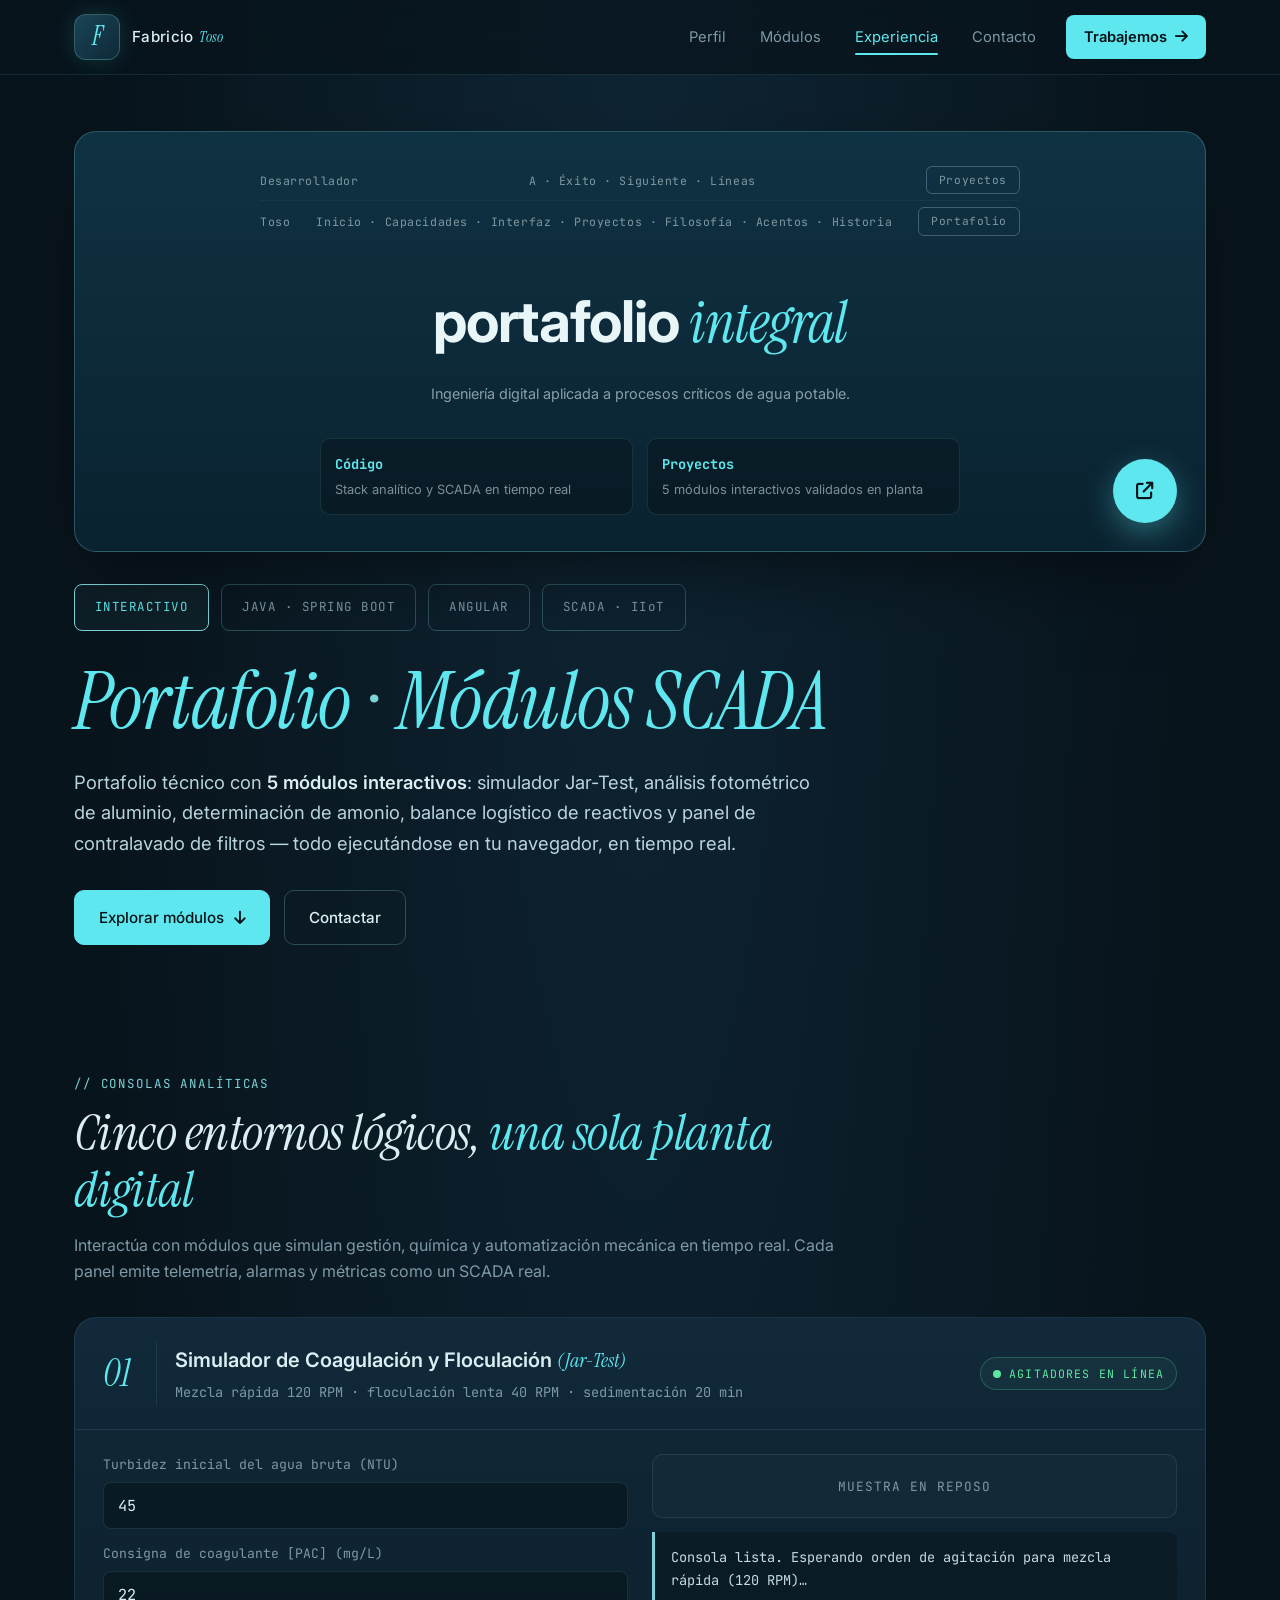
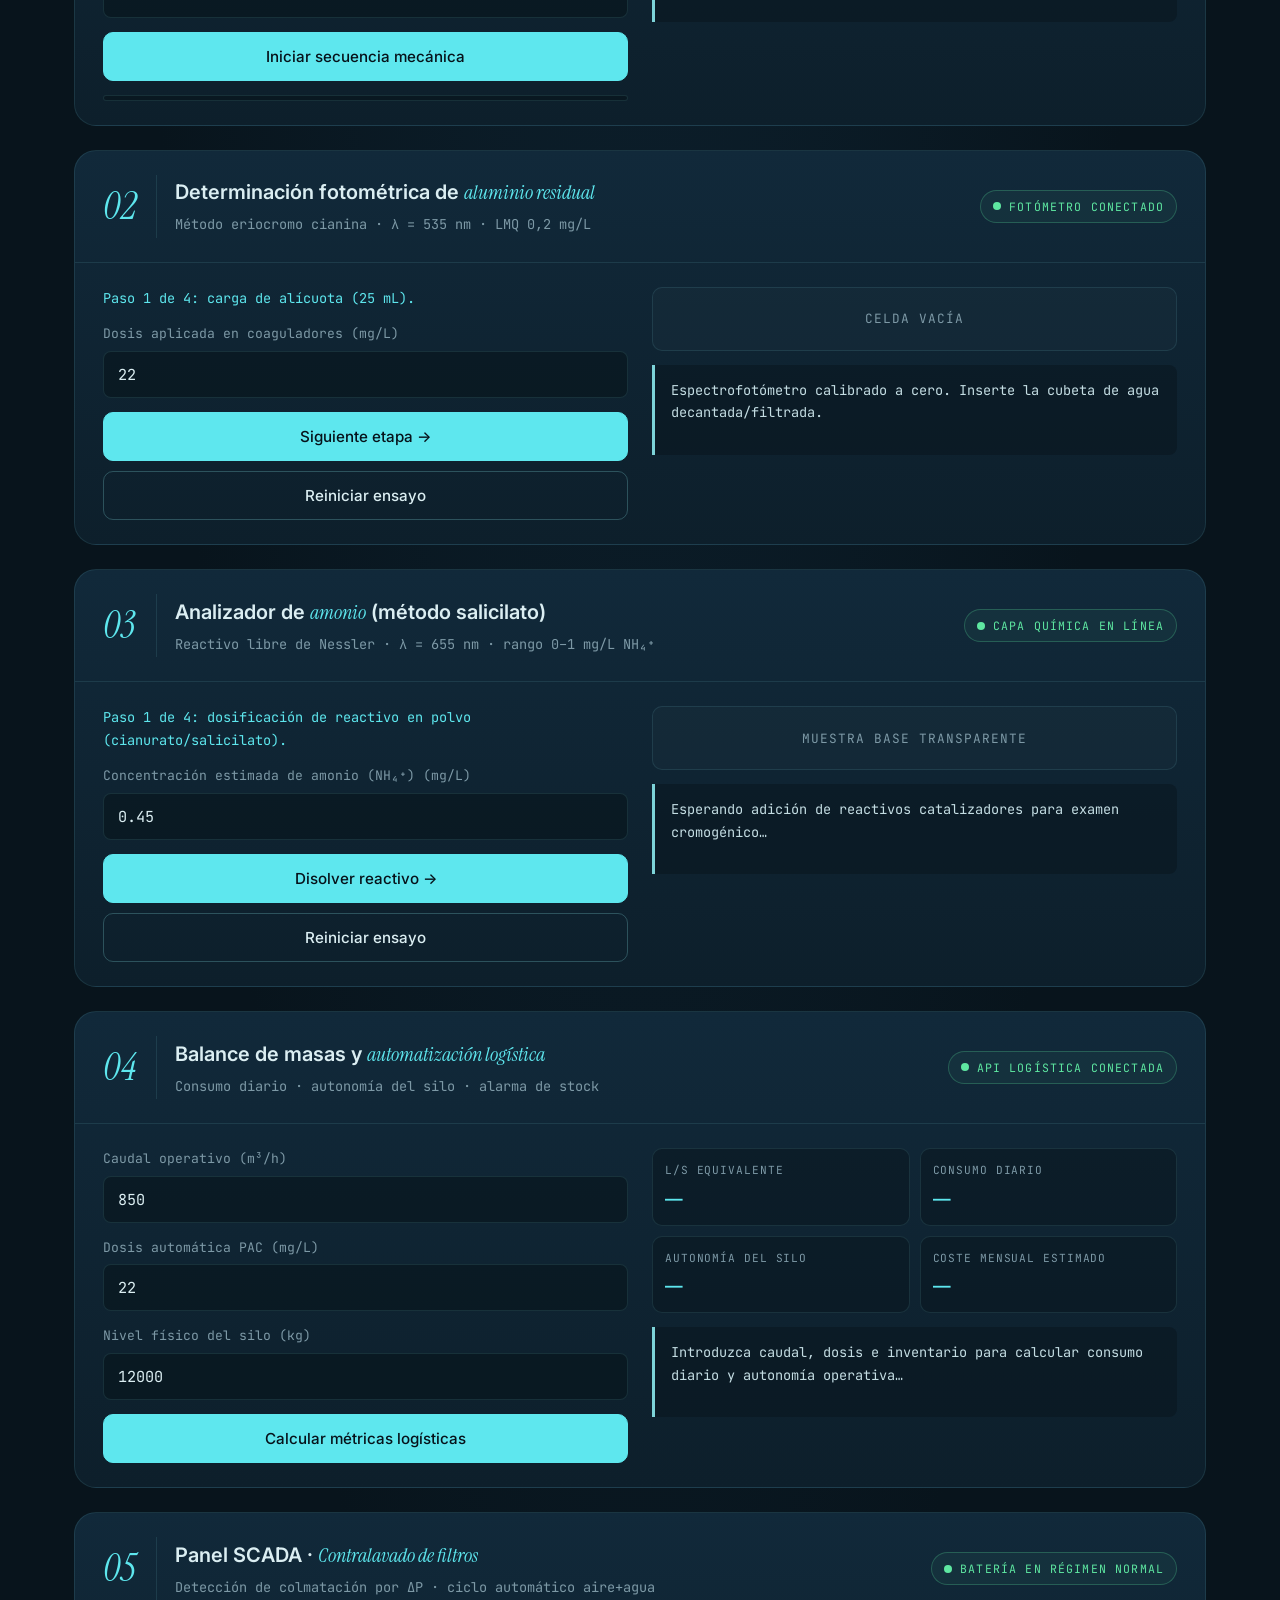
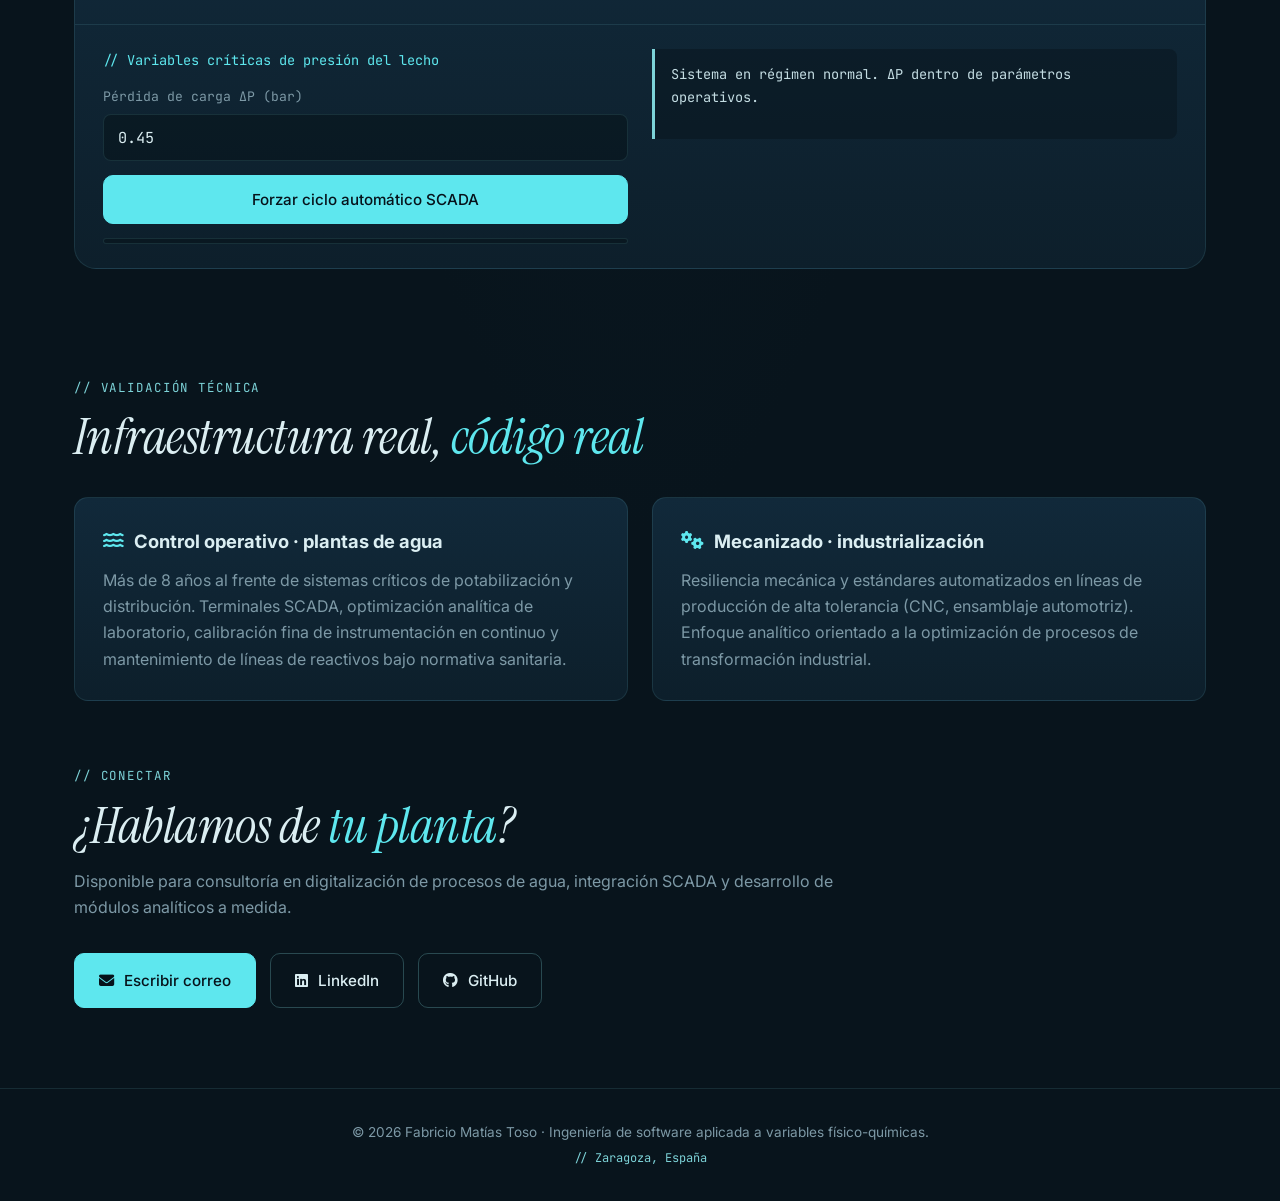
==== commit f1c461d3: "Add files via upload" ====
--- a/index.html
+++ b/index.html
@@ -3,35 +3,30 @@
 <head>
 <meta charset="UTF-8" />
 <meta name="viewport" content="width=device-width, initial-scale=1.0" />
-<title>Fabricio Toso · Portfolio Módulos SCADA — Automatización de Plantas de Agua</title>
-<meta name="description" content="Portfolio técnico interactivo de Fabricio Toso: 5 módulos SCADA en tiempo real para potabilización — Jar-Test, fotometría de aluminio, amonio salicilato, balance logístico de reactivos y contralavado de filtros." />
+<title>Fabricio Toso · Portafolio de Módulos SCADA — Automatización de Plantas de Agua</title>
+<meta name="description" content="Portafolio técnico interactivo de Fabricio Toso: 5 módulos SCADA en tiempo real para potabilización — Jar-Test, fotometría de aluminio, amonio salicilato, balance logístico de reactivos y contralavado de filtros." />
 <meta name="author" content="Fabricio Matías Toso" />
-<meta name="keywords" content="SCADA, potabilización, jar test, coagulación, floculación, aluminio residual, amonio salicilato, contralavado de filtros, automatización industrial, Zaragoza" />
-<meta name="theme-color" content="#0a1a24" />
+<meta name="keywords" content="SCADA, potabilización, jar test, coagulación, floculación, aluminio residual, amonio, contralavado, automatización industrial, Zaragoza" />
+<meta name="theme-color" content="#08141c" />
 <link rel="canonical" href="/" />
 
-<!-- Open Graph -->
 <meta property="og:type" content="website" />
-<meta property="og:title" content="Fabricio Toso · Portfolio Módulos SCADA" />
-<meta property="og:description" content="5 módulos SCADA interactivos para tratamiento de agua: Jar-Test, fotometría Al, amonio, inventario y contralavado." />
+<meta property="og:title" content="Fabricio Toso · Portafolio de Módulos SCADA" />
+<meta property="og:description" content="Cinco módulos SCADA interactivos para tratamiento de agua: Jar-Test, fotometría Al, amonio, inventario y contralavado." />
 <meta property="og:url" content="/" />
 <meta property="og:locale" content="es_ES" />
-
-<!-- Twitter -->
 <meta name="twitter:card" content="summary_large_image" />
-<meta name="twitter:title" content="Portfolio · Módulos SCADA — Fabricio Toso" />
-<meta name="twitter:description" content="Portfolio técnico con 5 módulos SCADA interactivos para plantas potabilizadoras." />
-
-<!-- JSON-LD -->
+<meta name="twitter:title" content="Portafolio · Módulos SCADA — Fabricio Toso" />
+<meta name="twitter:description" content="Portafolio técnico con 5 módulos SCADA interactivos para plantas potabilizadoras." />
+
 <script type="application/ld+json">
 {
-  "@context": "https://schema.org",
-  "@type": "Person",
-  "name": "Fabricio Matías Toso",
-  "jobTitle": "Ingeniero de Automatización · Plantas de Agua",
-  "address": {"@type":"PostalAddress","addressLocality":"Zaragoza","addressCountry":"ES"},
-  "knowsAbout": ["SCADA","Potabilización","Coagulación","Jar Test","Fotometría","Automatización Industrial","Java","Angular"],
-  "url": "/"
+  "@context":"https://schema.org","@type":"Person",
+  "name":"Fabricio Matías Toso",
+  "jobTitle":"Ingeniero de Automatización · Plantas de Agua",
+  "address":{"@type":"PostalAddress","addressLocality":"Zaragoza","addressCountry":"ES"},
+  "knowsAbout":["SCADA","Potabilización","Coagulación","Jar Test","Fotometría","Automatización Industrial","Java","Angular"],
+  "url":"/"
 }
 </script>
 
@@ -43,58 +38,74 @@
 </head>
 <body>
 
+<a class="skip-link" href="#contenido">Saltar al contenido</a>
+
+<!-- Barra de progreso de lectura -->
+<div class="scroll-progress" id="scrollProgress" aria-hidden="true"></div>
+
 <header class="site-header" role="banner">
   <div class="container nav">
-    <a href="#" class="brand" aria-label="Fabricio Toso — inicio">
+    <a href="#inicio" class="brand" aria-label="Fabricio Toso — Inicio">
       <span class="brand-logo">F</span>
+      <span class="brand-text">Fabricio<em>Toso</em></span>
     </a>
-    <nav class="primary-nav" aria-label="Navegación principal">
-      <a href="#sobre">Sobre</a>
-      <a href="#modulos">Módulos</a>
-      <a href="#experiencia">Experiencia</a>
-      <a href="#contacto">Contacto</a>
+
+    <nav class="primary-nav" id="primaryNav" aria-label="Navegación principal">
+      <a href="#perfil" data-nav>Perfil</a>
+      <a href="#modulos" data-nav>Módulos</a>
+      <a href="#experiencia" data-nav>Experiencia</a>
+      <a href="#contacto" data-nav>Contacto</a>
+      <a href="#contacto" class="nav-cta">Trabajemos <i class="fa-solid fa-arrow-right"></i></a>
     </nav>
-    <button class="menu-toggle" aria-label="Abrir menú" aria-expanded="false"><i class="fa-solid fa-bars"></i></button>
+
+    <button class="menu-toggle" id="menuToggle" aria-label="Abrir menú" aria-expanded="false" aria-controls="primaryNav">
+      <span class="bars"><span></span><span></span><span></span></span>
+    </button>
   </div>
 </header>
 
-<main class="container">
+<!-- Overlay para menú móvil -->
+<div class="menu-overlay" id="menuOverlay" aria-hidden="true"></div>
+
+<main id="contenido" class="container">
 
   <!-- HERO -->
-  <section class="hero" id="sobre">
-    <div class="preview-card" aria-hidden="true">
+  <section class="hero" id="inicio">
+    <div class="preview-card">
       <div class="preview-inner">
         <div class="preview-top">
-          <span>Developer</span><span class="dots">A · Success · Next · Lines</span><span class="pill">Projects</span>
+          <span>Desarrollador</span>
+          <span class="dots">A · Éxito · Siguiente · Líneas</span>
+          <span class="pill">Proyectos</span>
         </div>
         <div class="preview-nav">
-          <span class="brand-mini">Cowan</span>
-          <span class="links">Home · Skills · UI · Project · Philosophy · Accents · Story</span>
-          <span class="pill ghost">Portfolio</span>
-        </div>
-        <h2 class="preview-title">even <em>portfolio</em></h2>
+          <span class="brand-mini">Toso</span>
+          <span class="links">Inicio · Capacidades · Interfaz · Proyectos · Filosofía · Acentos · Historia</span>
+          <span class="pill ghost">Portafolio</span>
+        </div>
+        <h2 class="preview-title">portafolio <em>integral</em></h2>
         <p class="preview-sub">Ingeniería digital aplicada a procesos críticos de agua potable.</p>
         <div class="preview-cards">
-          <div class="mini-card"><strong>Code</strong><p>Stack analítico y SCADA en tiempo real</p></div>
-          <div class="mini-card"><strong>Project</strong><p>5 módulos interactivos validados en planta</p></div>
+          <div class="mini-card"><strong>Código</strong><p>Stack analítico y SCADA en tiempo real</p></div>
+          <div class="mini-card"><strong>Proyectos</strong><p>5 módulos interactivos validados en planta</p></div>
         </div>
       </div>
       <button class="circle-arrow" aria-label="Ver módulos"><i class="fa-solid fa-arrow-up-right-from-square"></i></button>
     </div>
 
-    <div class="tags">
+    <div class="tags" id="perfil">
       <span class="tag tag--accent">INTERACTIVO</span>
       <span class="tag">JAVA · SPRING BOOT</span>
       <span class="tag">ANGULAR</span>
       <span class="tag">SCADA · IIoT</span>
     </div>
 
-    <h1 class="display">Portfolio<span class="dot">·</span><em>Módulos SCADA</em></h1>
-    <p class="lead">Portfolio técnico con <strong>5 módulos interactivos</strong>: simulador Jar-Test, análisis fotométrico de aluminio, determinación de amonio, balance logístico de reactivos y panel de contralavado de filtros — todo corriendo en tu navegador, en tiempo real.</p>
+    <h1 class="display">Portafolio<span class="dot">·</span><em>Módulos SCADA</em></h1>
+    <p class="lead">Portafolio técnico con <strong>5 módulos interactivos</strong>: simulador Jar-Test, análisis fotométrico de aluminio, determinación de amonio, balance logístico de reactivos y panel de contralavado de filtros — todo ejecutándose en tu navegador, en tiempo real.</p>
 
     <div class="hero-actions">
       <a href="#modulos" class="btn btn-primary">Explorar módulos <i class="fa-solid fa-arrow-down"></i></a>
-      <a href="#contacto" class="btn btn-ghost">Contacto</a>
+      <a href="#contacto" class="btn btn-ghost">Contactar</a>
     </div>
   </section>
 
@@ -114,7 +125,7 @@
           <h3>Simulador de Coagulación y Floculación <em>(Jar-Test)</em></h3>
           <p class="m-sub">Mezcla rápida 120 RPM · floculación lenta 40 RPM · sedimentación 20 min</p>
         </div>
-        <span class="status ok"><span class="dot-pulse"></span>AGITADORES ONLINE</span>
+        <span class="status ok"><span class="dot-pulse"></span>AGITADORES EN LÍNEA</span>
       </header>
       <div class="module-body grid-2">
         <div class="controls">
@@ -151,6 +162,7 @@
             <input type="number" id="al-dose" value="22" min="0" max="120" step="0.5" />
           </label>
           <button class="btn btn-primary full" id="al-next">Siguiente etapa →</button>
+          <button class="btn btn-ghost full" id="al-reset" type="button">Reiniciar ensayo</button>
         </div>
         <div class="readout">
           <div class="vial" id="al-vial">CELDA VACÍA</div>
@@ -164,18 +176,19 @@
       <header class="module-head">
         <span class="m-num">03</span>
         <div>
-          <h3>Analizador de <em>amonio metódico</em> (salicilato)</h3>
-          <p class="m-sub">Reactivo Nessler-free · λ = 655 nm · rango 0–1 mg/L NH₄⁺</p>
-        </div>
-        <span class="status ok"><span class="dot-pulse"></span>CHEMISTRY LAYER ONLINE</span>
+          <h3>Analizador de <em>amonio</em> (método salicilato)</h3>
+          <p class="m-sub">Reactivo libre de Nessler · λ = 655 nm · rango 0–1 mg/L NH₄⁺</p>
+        </div>
+        <span class="status ok"><span class="dot-pulse"></span>CAPA QUÍMICA EN LÍNEA</span>
       </header>
       <div class="module-body grid-2">
         <div class="controls">
           <p class="step" id="nh-step">Paso 1 de 4: dosificación de reactivo en polvo (cianurato/salicilato).</p>
-          <label>Presencia estimada de amonio (NH₄⁺) (mg/L)
+          <label>Concentración estimada de amonio (NH₄⁺) (mg/L)
             <input type="number" id="nh-c" value="0.45" min="0" max="5" step="0.01" />
           </label>
           <button class="btn btn-primary full" id="nh-next">Disolver reactivo →</button>
+          <button class="btn btn-ghost full" id="nh-reset" type="button">Reiniciar ensayo</button>
         </div>
         <div class="readout">
           <div class="vial" id="nh-vial">MUESTRA BASE TRANSPARENTE</div>
@@ -192,7 +205,7 @@
           <h3>Balance de masas y <em>automatización logística</em></h3>
           <p class="m-sub">Consumo diario · autonomía del silo · alarma de stock</p>
         </div>
-        <span class="status ok"><span class="dot-pulse"></span>LOGISTICS API CONNECTED</span>
+        <span class="status ok"><span class="dot-pulse"></span>API LOGÍSTICA CONECTADA</span>
       </header>
       <div class="module-body grid-2">
         <div class="controls">
@@ -205,8 +218,8 @@
           <div class="kpis" id="lg-kpis">
             <div class="kpi"><span>L/s equivalente</span><strong>—</strong></div>
             <div class="kpi"><span>Consumo diario</span><strong>—</strong></div>
-            <div class="kpi"><span>Autonomía silo</span><strong>—</strong></div>
-            <div class="kpi"><span>Coste mensual est.</span><strong>—</strong></div>
+            <div class="kpi"><span>Autonomía del silo</span><strong>—</strong></div>
+            <div class="kpi"><span>Coste mensual estimado</span><strong>—</strong></div>
           </div>
           <div class="log" id="lg-log">Introduzca caudal, dosis e inventario para calcular consumo diario y autonomía operativa…</div>
         </div>
@@ -225,7 +238,7 @@
       </header>
       <div class="module-body grid-2">
         <div class="controls">
-          <p class="step">// Variables críticas de presión de arena</p>
+          <p class="step">// Variables críticas de presión del lecho</p>
           <label>Pérdida de carga ΔP (bar)
             <input type="number" id="bw-dp" value="0.45" min="0" max="2" step="0.01" />
           </label>
@@ -248,7 +261,7 @@
     <div class="grid-2">
       <article class="card">
         <h3><i class="fa-solid fa-water"></i> Control operativo · plantas de agua</h3>
-        <p>+8 años al frente de sistemas críticos de potabilización y distribución. Terminales SCADA, optimización analítica de laboratorio, calibración fina de instrumentación en continuo y mantenimiento de líneas de reactivos bajo normativa sanitaria.</p>
+        <p>Más de 8 años al frente de sistemas críticos de potabilización y distribución. Terminales SCADA, optimización analítica de laboratorio, calibración fina de instrumentación en continuo y mantenimiento de líneas de reactivos bajo normativa sanitaria.</p>
       </article>
       <article class="card">
         <h3><i class="fa-solid fa-gears"></i> Mecanizado · industrialización</h3>
@@ -265,12 +278,14 @@
       <p>Disponible para consultoría en digitalización de procesos de agua, integración SCADA y desarrollo de módulos analíticos a medida.</p>
     </header>
     <div class="contact-actions">
-      <a href="mailto:fabricio@example.com" class="btn btn-primary"><i class="fa-solid fa-envelope"></i> Escribir email</a>
+      <a href="mailto:fabricio@example.com" class="btn btn-primary"><i class="fa-solid fa-envelope"></i> Escribir correo</a>
       <a href="#" class="btn btn-ghost"><i class="fa-brands fa-linkedin"></i> LinkedIn</a>
       <a href="#" class="btn btn-ghost"><i class="fa-brands fa-github"></i> GitHub</a>
     </div>
   </section>
 </main>
+
+<button class="back-to-top" id="backToTop" aria-label="Volver arriba"><i class="fa-solid fa-arrow-up"></i></button>
 
 <footer class="site-footer">
   <div class="container">
--- a/styles.css
+++ b/styles.css
@@ -1,81 +1,149 @@
-/* ===== Portfolio SCADA — Fabricio Toso ===== */
+/* ===== Portafolio SCADA — Fabricio Toso ===== */
 :root{
-  --bg:#08141c;
-  --bg-2:#0d1f2b;
-  --surface:#11293a;
-  --surface-2:#143447;
-  --line:rgba(125,211,216,0.12);
-  --line-strong:rgba(125,211,216,0.28);
-  --text:#dbeef2;
-  --muted:#7d99a6;
-  --accent:#7dd3d8;
-  --accent-2:#39c6cf;
-  --accent-bright:#5ee7ee;
-  --ok:#5ee7a1;
-  --warn:#ffc36b;
-  --crit:#ff6b7a;
-  --radius:14px;
-  --radius-lg:22px;
-  --maxw:1180px;
+  --bg:#08141c; --bg-2:#0d1f2b; --surface:#11293a; --surface-2:#143447;
+  --line:rgba(125,211,216,0.12); --line-strong:rgba(125,211,216,0.28);
+  --text:#dbeef2; --muted:#7d99a6;
+  --accent:#7dd3d8; --accent-2:#39c6cf; --accent-bright:#5ee7ee;
+  --ok:#5ee7a1; --warn:#ffc36b; --crit:#ff6b7a;
+  --radius:14px; --radius-lg:22px; --maxw:1180px;
   --serif:'Instrument Serif', Georgia, serif;
   --sans:'Inter', system-ui, sans-serif;
   --mono:'JetBrains Mono', ui-monospace, monospace;
+  --header-h:74px;
 }
 *{box-sizing:border-box;margin:0;padding:0}
-html{scroll-behavior:smooth}
+html{scroll-behavior:smooth;scroll-padding-top:var(--header-h)}
 body{
   font-family:var(--sans);
   background:radial-gradient(ellipse at top,#0e2433 0%,var(--bg) 60%);
-  color:var(--text);
-  line-height:1.65;
-  -webkit-font-smoothing:antialiased;
-  min-height:100vh;
-}
+  color:var(--text);line-height:1.65;-webkit-font-smoothing:antialiased;min-height:100vh;
+}
+body.menu-open{overflow:hidden}
 .container{max-width:var(--maxw);margin:0 auto;padding:0 24px}
 a{color:inherit;text-decoration:none}
 em{font-family:var(--serif);font-style:italic;font-weight:400;color:var(--accent-bright)}
 
+/* Accesibilidad */
+.skip-link{
+  position:absolute;left:-9999px;top:8px;background:var(--accent-bright);color:#06121a;
+  padding:10px 16px;border-radius:8px;font-weight:600;z-index:100;
+}
+.skip-link:focus{left:16px}
+
+/* Barra de progreso */
+.scroll-progress{
+  position:fixed;top:0;left:0;height:3px;width:0%;
+  background:linear-gradient(90deg,var(--accent),var(--accent-bright));
+  z-index:60;transition:width .1s linear;box-shadow:0 0 12px var(--accent-bright);
+}
+
 /* ===== Header ===== */
 .site-header{
   position:sticky;top:0;z-index:50;
-  backdrop-filter:blur(12px);
-  background:rgba(8,20,28,.7);
+  backdrop-filter:blur(14px);-webkit-backdrop-filter:blur(14px);
+  background:rgba(8,20,28,.72);
   border-bottom:1px solid var(--line);
-}
-.nav{display:flex;align-items:center;justify-content:space-between;padding:18px 24px}
+  transition:background .3s, border-color .3s;
+}
+.site-header.scrolled{background:rgba(8,20,28,.92);border-bottom-color:var(--line-strong)}
+.nav{display:flex;align-items:center;justify-content:space-between;padding:14px 24px;gap:16px;min-height:var(--header-h)}
+.brand{display:flex;align-items:center;gap:12px}
 .brand-logo{
   display:inline-flex;align-items:center;justify-content:center;
-  width:52px;height:52px;border-radius:12px;
+  width:46px;height:46px;border-radius:12px;
   background:linear-gradient(135deg,#1a4456,#0e2937);
   border:1px solid var(--line-strong);
-  font-family:var(--serif);font-style:italic;font-size:1.8rem;
-  color:var(--accent-bright);
-  box-shadow:0 0 24px rgba(94,231,238,.15);
-}
-.primary-nav{display:none;gap:28px;font-size:.95rem;color:var(--muted)}
-.primary-nav a{transition:color .2s}
-.primary-nav a:hover{color:var(--accent-bright)}
-.menu-toggle{background:none;border:1px solid var(--line);color:var(--text);width:44px;height:44px;border-radius:10px;cursor:pointer;font-size:1.1rem}
-@media(min-width:820px){
+  font-family:var(--serif);font-style:italic;font-size:1.6rem;
+  color:var(--accent-bright);box-shadow:0 0 24px rgba(94,231,238,.15);
+}
+.brand-text{font-size:.95rem;font-weight:500;letter-spacing:.02em;display:none}
+.brand-text em{margin-left:6px}
+@media(min-width:520px){.brand-text{display:inline}}
+
+/* Nav escritorio */
+.primary-nav{display:none;align-items:center;gap:6px}
+.primary-nav a{
+  position:relative;padding:10px 14px;font-size:.92rem;color:var(--muted);
+  border-radius:8px;transition:color .2s, background .2s;
+}
+.primary-nav a:not(.nav-cta):hover{color:var(--text);background:rgba(125,211,216,.06)}
+.primary-nav a:not(.nav-cta).active{color:var(--accent-bright)}
+.primary-nav a:not(.nav-cta).active::after{
+  content:"";position:absolute;left:14px;right:14px;bottom:4px;height:2px;
+  background:var(--accent-bright);border-radius:2px;
+}
+.nav-cta{
+  margin-left:10px;background:var(--accent-bright);color:#06121a !important;
+  padding:10px 18px !important;font-weight:600;border-radius:10px;
+  display:inline-flex;align-items:center;gap:8px;
+  transition:transform .2s, box-shadow .2s !important;
+}
+.nav-cta:hover{transform:translateY(-1px);box-shadow:0 8px 22px rgba(94,231,238,.35);background:var(--accent-bright) !important}
+
+/* Toggle hamburguesa animado */
+.menu-toggle{
+  background:rgba(125,211,216,.05);border:1px solid var(--line-strong);
+  color:var(--text);width:46px;height:46px;border-radius:12px;cursor:pointer;
+  display:flex;align-items:center;justify-content:center;
+}
+.bars{position:relative;width:20px;height:14px}
+.bars span{
+  position:absolute;left:0;right:0;height:2px;background:var(--accent-bright);border-radius:2px;
+  transition:transform .3s, top .3s, opacity .2s;
+}
+.bars span:nth-child(1){top:0}
+.bars span:nth-child(2){top:6px}
+.bars span:nth-child(3){top:12px}
+.menu-toggle[aria-expanded="true"] .bars span:nth-child(1){top:6px;transform:rotate(45deg)}
+.menu-toggle[aria-expanded="true"] .bars span:nth-child(2){opacity:0}
+.menu-toggle[aria-expanded="true"] .bars span:nth-child(3){top:6px;transform:rotate(-45deg)}
+
+@media(min-width:880px){
   .primary-nav{display:flex}
   .menu-toggle{display:none}
+}
+
+/* Overlay + drawer móvil */
+.menu-overlay{
+  position:fixed;inset:0;background:rgba(4,10,14,.6);backdrop-filter:blur(4px);
+  opacity:0;pointer-events:none;transition:opacity .3s;z-index:40;
+}
+.menu-overlay.show{opacity:1;pointer-events:auto}
+
+@media(max-width:879px){
+  .primary-nav{
+    display:flex;flex-direction:column;align-items:stretch;gap:4px;
+    position:fixed;top:0;right:0;bottom:0;width:min(86%,340px);
+    background:linear-gradient(180deg,#0d2231,#08141c);
+    border-left:1px solid var(--line-strong);
+    padding:96px 22px 28px;z-index:45;
+    transform:translateX(100%);transition:transform .35s cubic-bezier(.4,0,.2,1);
+    box-shadow:-20px 0 60px rgba(0,0,0,.5);
+  }
+  .primary-nav.open{transform:translateX(0)}
+  .primary-nav a{
+    padding:16px 18px;font-size:1.05rem;border-radius:10px;
+    border:1px solid transparent;display:flex;align-items:center;justify-content:space-between;
+  }
+  .primary-nav a:not(.nav-cta){border-color:var(--line);color:var(--text)}
+  .primary-nav a:not(.nav-cta).active{
+    border-color:var(--accent);background:rgba(125,211,216,.08);color:var(--accent-bright);
+  }
+  .primary-nav a:not(.nav-cta).active::after{display:none}
+  .nav-cta{margin-top:14px;justify-content:center}
 }
 
 /* ===== Hero ===== */
 .hero{padding:56px 0 40px}
 .preview-card{
-  position:relative;
-  background:linear-gradient(180deg,#0f3243,#0a2230);
-  border:1px solid var(--line-strong);
-  border-radius:var(--radius-lg);
-  padding:28px 28px 36px;
-  overflow:hidden;
-  margin-bottom:32px;
+  position:relative;background:linear-gradient(180deg,#0f3243,#0a2230);
+  border:1px solid var(--line-strong);border-radius:var(--radius-lg);
+  padding:28px 28px 36px;overflow:hidden;margin-bottom:32px;
   box-shadow:0 30px 80px -30px rgba(0,0,0,.7);
 }
 .preview-inner{max-width:760px;margin:0 auto;text-align:center;color:#bfe1e8}
 .preview-top,.preview-nav{
-  display:flex;justify-content:space-between;align-items:center;
+  display:flex;justify-content:space-between;align-items:center;gap:10px;flex-wrap:wrap;
   font-size:.72rem;color:rgba(219,238,242,.55);
   font-family:var(--mono);letter-spacing:.05em;
   padding:6px 0;border-bottom:1px solid rgba(255,255,255,.04);
@@ -100,43 +168,34 @@
   background:var(--accent-bright);color:#08141c;
   border:none;cursor:pointer;font-size:1.1rem;
   display:flex;align-items:center;justify-content:center;
-  box-shadow:0 10px 30px rgba(94,231,238,.35);
-  transition:transform .3s;
+  box-shadow:0 10px 30px rgba(94,231,238,.35);transition:transform .3s;
 }
 .circle-arrow:hover{transform:scale(1.08) rotate(-8deg)}
 
-/* Tags */
 .tags{display:flex;flex-wrap:wrap;gap:12px;margin:0 0 28px}
 .tag{
   font-family:var(--mono);font-size:.78rem;letter-spacing:.12em;
-  color:var(--muted);
-  border:1px solid var(--line-strong);
-  padding:12px 20px;border-radius:8px;
-  background:transparent;
+  color:var(--muted);border:1px solid var(--line-strong);
+  padding:12px 20px;border-radius:8px;background:transparent;
 }
 .tag--accent{color:var(--accent-bright);border-color:var(--accent);background:rgba(125,211,216,.05)}
 
-/* Display title */
 .display{
   font-family:var(--serif);font-style:italic;font-weight:400;
-  font-size:clamp(2.6rem,7vw,5rem);
-  line-height:1.05;letter-spacing:-.01em;
-  color:var(--accent-bright);
-  margin:8px 0 24px;
+  font-size:clamp(2.6rem,7vw,5rem);line-height:1.05;letter-spacing:-.01em;
+  color:var(--accent-bright);margin:8px 0 24px;
 }
 .display .dot{display:inline-block;margin:0 .25em;color:var(--accent);font-style:normal}
 .lead{font-size:1.15rem;color:#b8d4dc;max-width:760px;margin-bottom:32px}
 .lead strong{color:var(--text);font-weight:600}
-
 .hero-actions{display:flex;flex-wrap:wrap;gap:14px;margin-bottom:24px}
 
-/* ===== Buttons ===== */
+/* ===== Botones ===== */
 .btn{
   display:inline-flex;align-items:center;justify-content:center;gap:10px;
   padding:14px 24px;border-radius:10px;font-weight:500;
   font-family:var(--sans);font-size:.95rem;cursor:pointer;
-  border:1px solid transparent;transition:all .2s ease;
-  text-decoration:none;
+  border:1px solid transparent;transition:all .2s ease;text-decoration:none;
 }
 .btn-primary{background:var(--accent-bright);color:#06121a;border-color:var(--accent-bright)}
 .btn-primary:hover{background:var(--accent);box-shadow:0 8px 24px rgba(94,231,238,.3);transform:translateY(-1px)}
@@ -145,7 +204,7 @@
 .btn.full{width:100%}
 .btn:disabled{opacity:.5;cursor:not-allowed;transform:none!important;box-shadow:none!important}
 
-/* ===== Section heads ===== */
+/* ===== Encabezados de sección ===== */
 .section-head{margin:60px 0 32px;max-width:760px}
 .kicker{font-family:var(--mono);font-size:.78rem;color:var(--accent);letter-spacing:.15em;text-transform:uppercase}
 .section-title{
@@ -156,15 +215,12 @@
 .section-title em{color:var(--accent-bright)}
 .section-head p{color:var(--muted)}
 
-/* ===== Modules ===== */
+/* ===== Módulos ===== */
 .modules{padding-bottom:20px}
 .module{
   background:linear-gradient(180deg,var(--surface),var(--bg-2));
-  border:1px solid var(--line);
-  border-radius:var(--radius-lg);
-  margin-bottom:24px;
-  overflow:hidden;
-  transition:border-color .25s, transform .25s;
+  border:1px solid var(--line);border-radius:var(--radius-lg);
+  margin-bottom:24px;overflow:hidden;transition:border-color .25s, transform .25s;
 }
 .module:hover{border-color:var(--line-strong)}
 .module-head{
@@ -201,13 +257,12 @@
 .controls label{display:block;font-size:.82rem;color:var(--muted);margin-bottom:14px;font-family:var(--mono)}
 .controls input{
   display:block;width:100%;margin-top:6px;
-  background:rgba(8,20,28,.6);
-  border:1px solid var(--line);border-radius:8px;
+  background:rgba(8,20,28,.6);border:1px solid var(--line);border-radius:8px;
   padding:12px 14px;color:var(--text);
-  font-family:var(--mono);font-size:.95rem;
-  transition:border-color .2s;
+  font-family:var(--mono);font-size:.95rem;transition:border-color .2s;
 }
 .controls input:focus{outline:none;border-color:var(--accent);box-shadow:0 0 0 3px rgba(125,211,216,.1)}
+.controls .btn+.btn{margin-top:10px}
 .step{font-size:.85rem;color:var(--accent-bright);font-family:var(--mono);margin-bottom:14px}
 
 .bar{height:6px;background:rgba(8,20,28,.6);border-radius:999px;overflow:hidden;margin-top:14px;border:1px solid var(--line)}
@@ -239,7 +294,7 @@
 .kpi span{display:block;font-size:.7rem;color:var(--muted);font-family:var(--mono);letter-spacing:.08em;text-transform:uppercase;margin-bottom:4px}
 .kpi strong{font-size:1.1rem;color:var(--accent-bright);font-weight:600}
 
-/* ===== Experience cards ===== */
+/* ===== Experiencia ===== */
 .exp .card{
   background:linear-gradient(180deg,var(--surface),var(--bg-2));
   border:1px solid var(--line);border-radius:var(--radius);
@@ -250,19 +305,29 @@
 .exp .card h3 i{color:var(--accent-bright)}
 .exp .card p{color:var(--muted)}
 
-/* ===== Contact ===== */
+/* ===== Contacto ===== */
 .contact{margin:60px 0 80px}
 .contact-actions{display:flex;flex-wrap:wrap;gap:14px}
+
+/* ===== Volver arriba ===== */
+.back-to-top{
+  position:fixed;right:24px;bottom:24px;width:48px;height:48px;border-radius:50%;
+  background:var(--accent-bright);color:#06121a;border:none;cursor:pointer;
+  display:flex;align-items:center;justify-content:center;font-size:1rem;
+  box-shadow:0 10px 28px rgba(94,231,238,.3);
+  opacity:0;transform:translateY(20px);pointer-events:none;
+  transition:opacity .3s, transform .3s;z-index:30;
+}
+.back-to-top.show{opacity:1;transform:translateY(0);pointer-events:auto}
+.back-to-top:hover{transform:translateY(-3px)}
 
 /* ===== Footer ===== */
 .site-footer{
   border-top:1px solid var(--line);
-  padding:32px 0;color:var(--muted);font-size:.85rem;
-  text-align:center;
+  padding:32px 0;color:var(--muted);font-size:.85rem;text-align:center;
 }
 .mono{font-family:var(--mono);font-size:.75rem;margin-top:6px;color:var(--accent)}
 
-/* Reduced motion */
 @media(prefers-reduced-motion:reduce){
   *{animation:none!important;transition:none!important}
 }
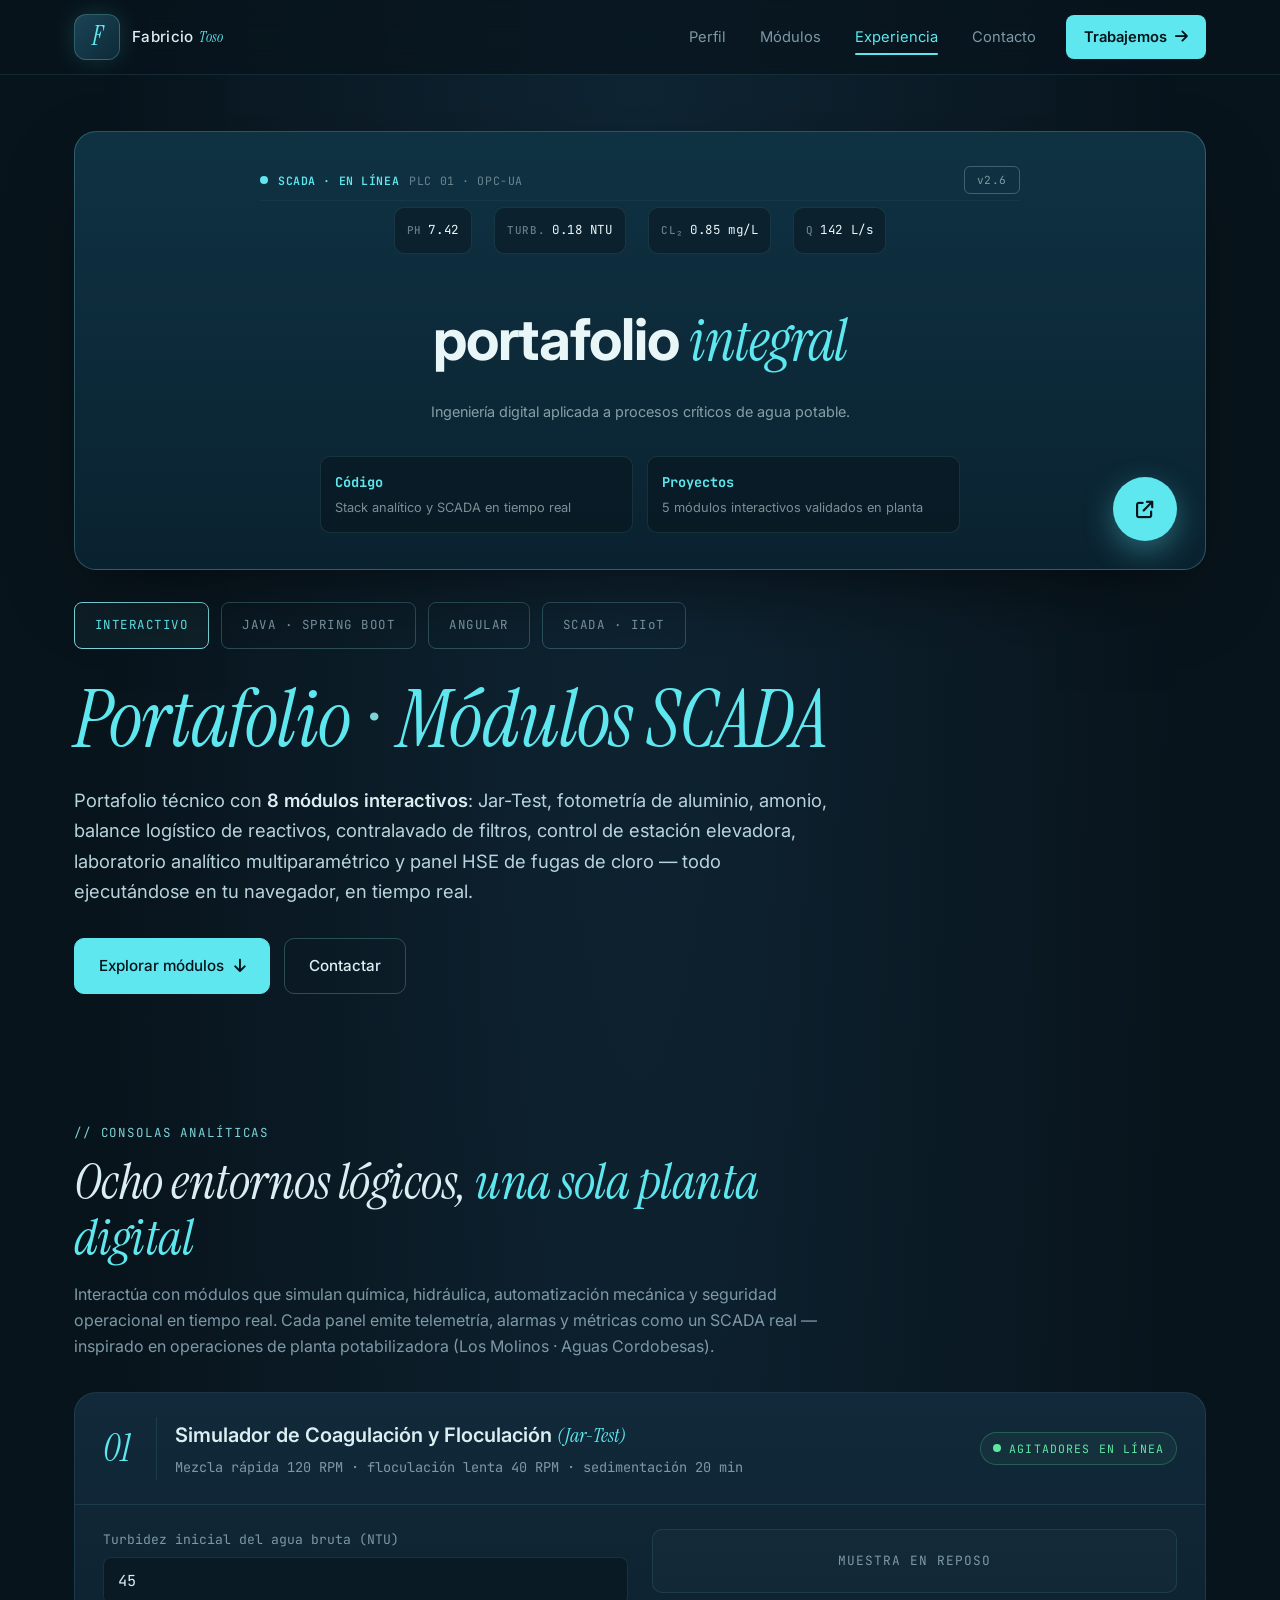
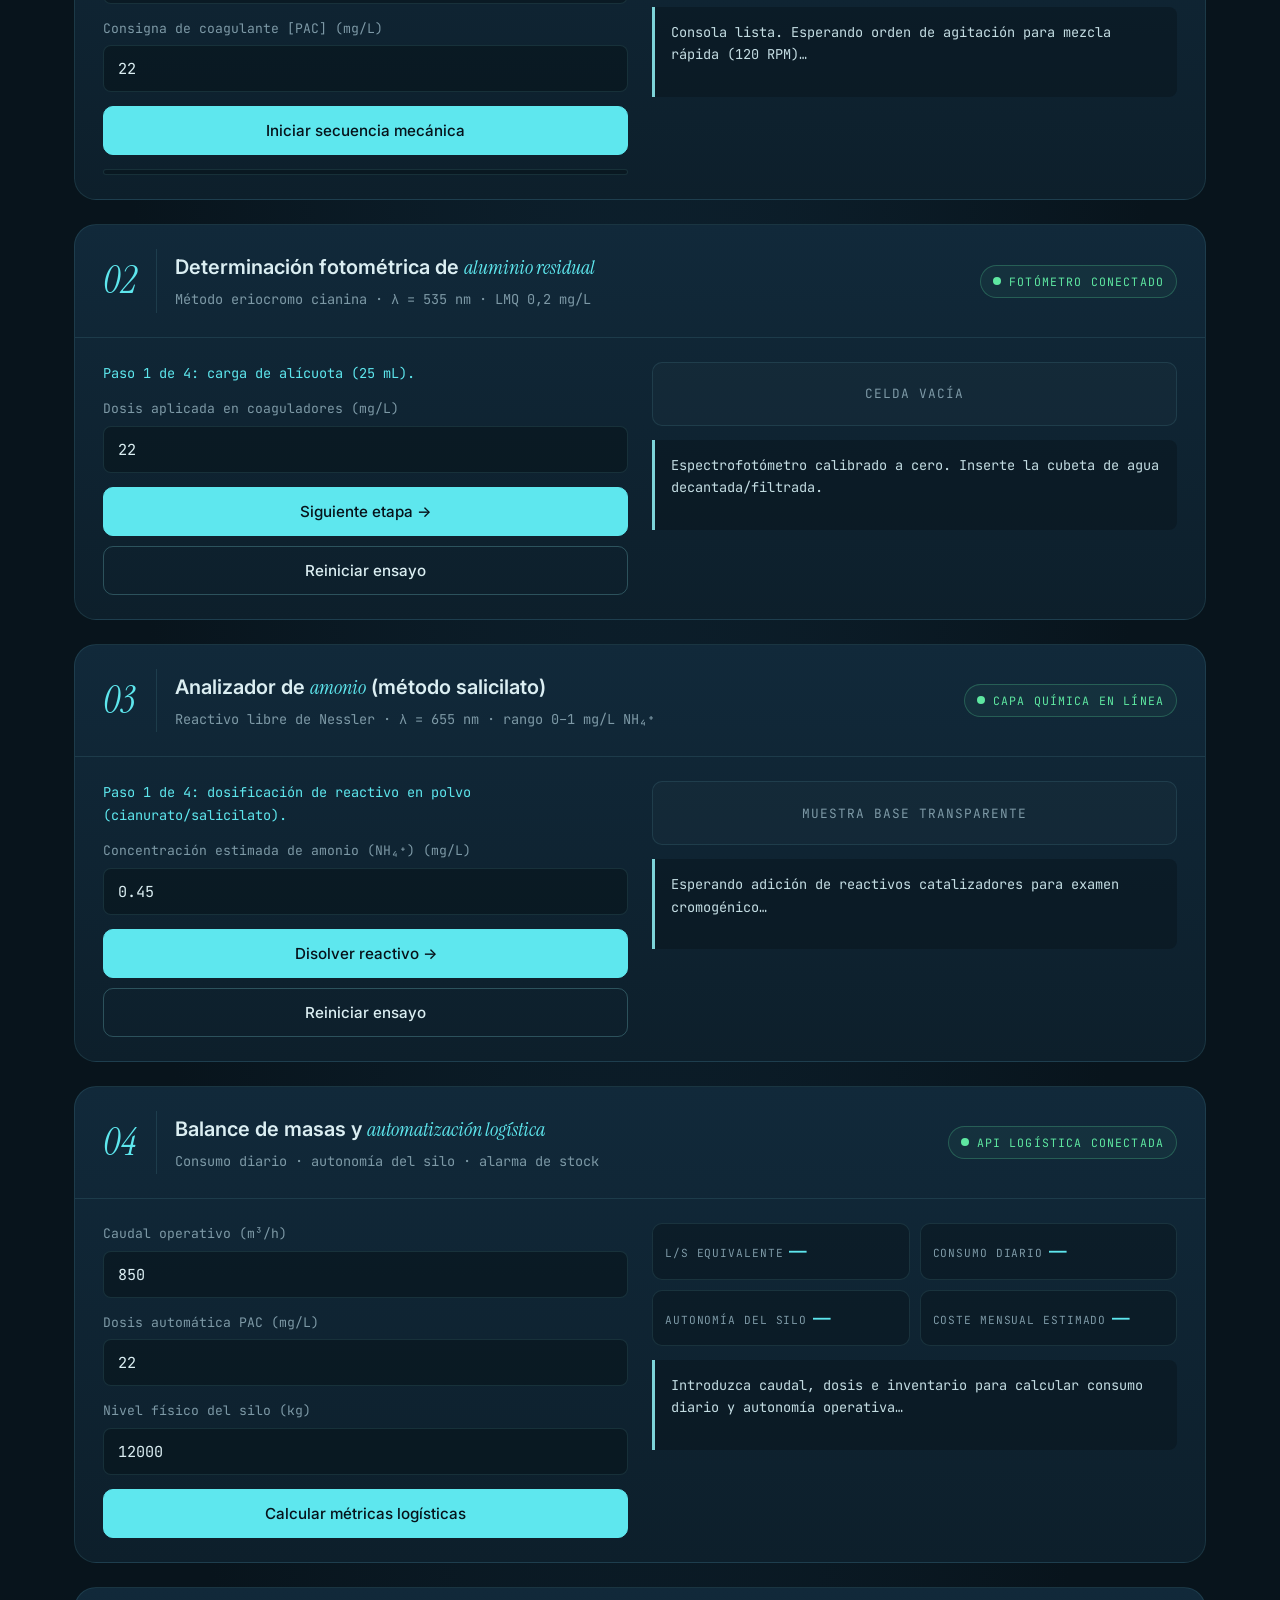
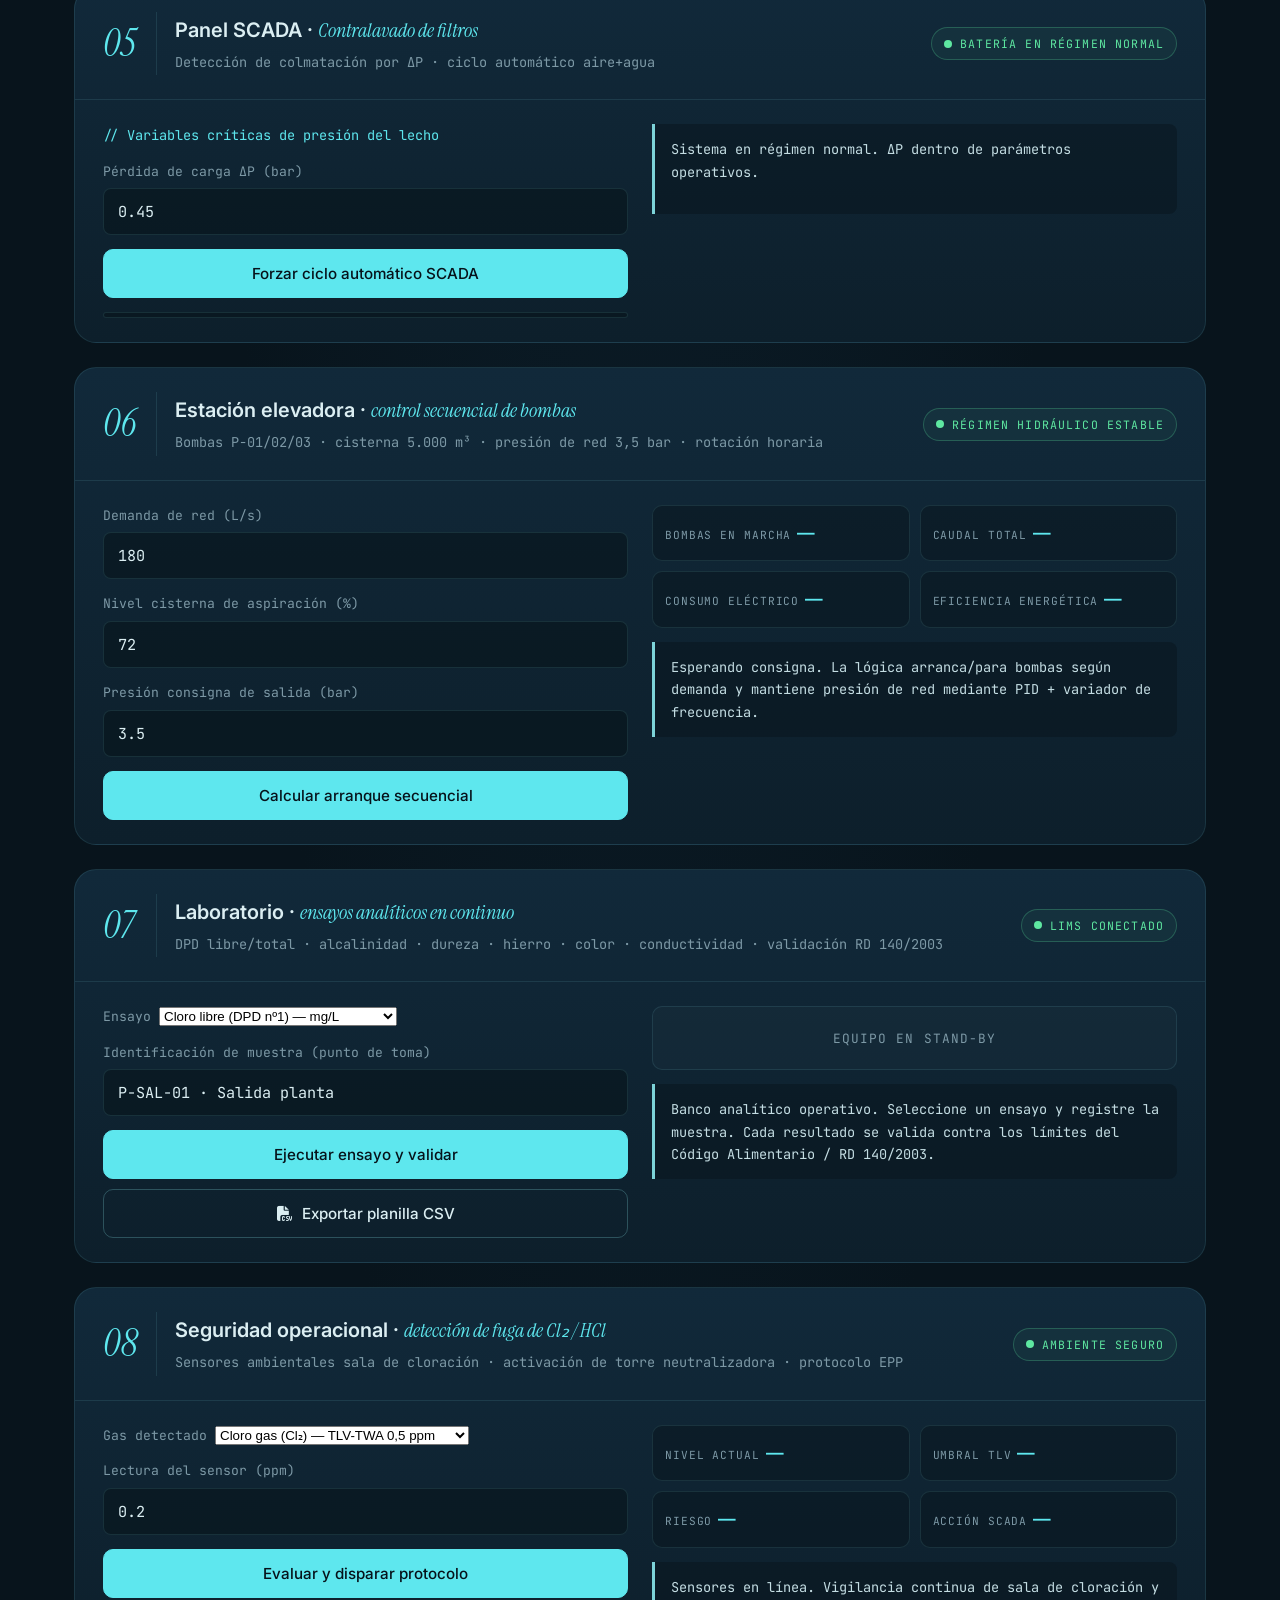
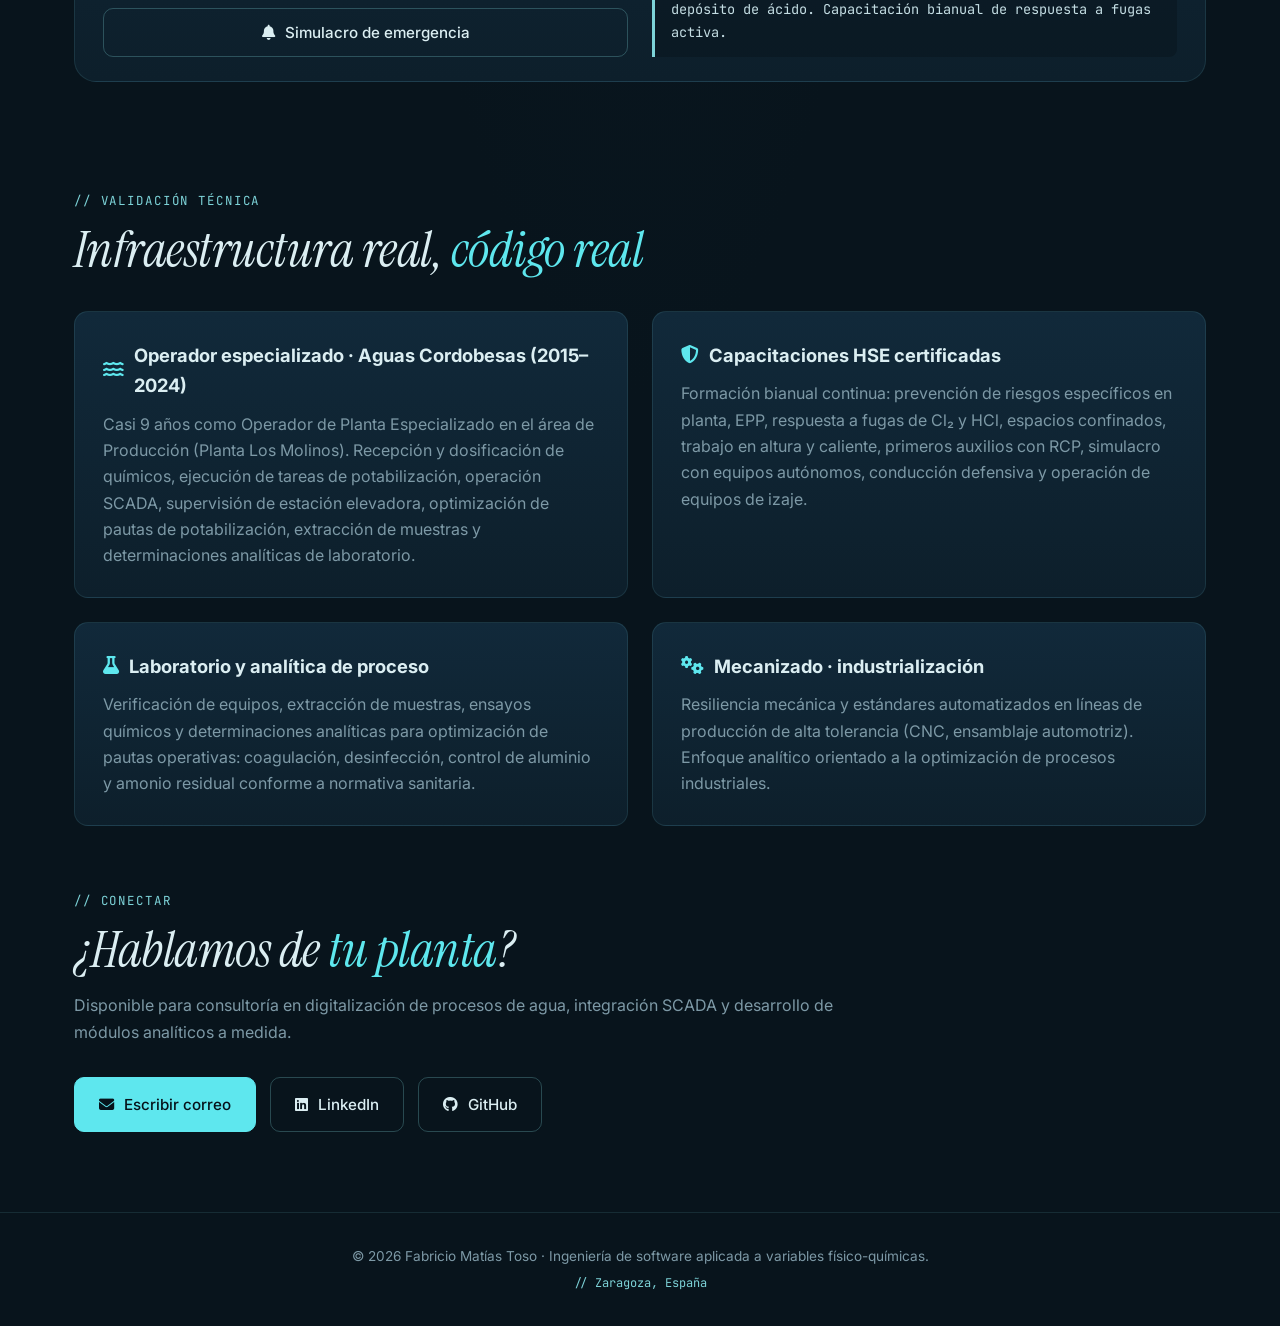
==== commit 2f564300: "Add files via upload" ====
--- a/index.html
+++ b/index.html
@@ -4,9 +4,9 @@
 <meta charset="UTF-8" />
 <meta name="viewport" content="width=device-width, initial-scale=1.0" />
 <title>Fabricio Toso · Portafolio de Módulos SCADA — Automatización de Plantas de Agua</title>
-<meta name="description" content="Portafolio técnico interactivo de Fabricio Toso: 5 módulos SCADA en tiempo real para potabilización — Jar-Test, fotometría de aluminio, amonio salicilato, balance logístico de reactivos y contralavado de filtros." />
+<meta name="description" content="Portafolio técnico interactivo de Fabricio Toso: 8 módulos SCADA en tiempo real para potabilización — Jar-Test, fotometría Al, amonio, logística de reactivos, contralavado, estación elevadora, laboratorio analítico y seguridad operacional (HSE)." />
 <meta name="author" content="Fabricio Matías Toso" />
-<meta name="keywords" content="SCADA, potabilización, jar test, coagulación, floculación, aluminio residual, amonio, contralavado, automatización industrial, Zaragoza" />
+<meta name="keywords" content="SCADA, potabilización, jar test, coagulación, aluminio residual, amonio, contralavado, estación elevadora, laboratorio agua, fuga de cloro, HSE, Aguas Cordobesas, Planta Los Molinos, automatización industrial, Zaragoza" />
 <meta name="theme-color" content="#08141c" />
 <link rel="canonical" href="/" />
 
@@ -73,15 +73,17 @@
   <section class="hero" id="inicio">
     <div class="preview-card">
       <div class="preview-inner">
-        <div class="preview-top">
-          <span>Desarrollador</span>
-          <span class="dots">A · Éxito · Siguiente · Líneas</span>
-          <span class="pill">Proyectos</span>
-        </div>
-        <div class="preview-nav">
-          <span class="brand-mini">Toso</span>
-          <span class="links">Inicio · Capacidades · Interfaz · Proyectos · Filosofía · Acentos · Historia</span>
-          <span class="pill ghost">Portafolio</span>
+        <div class="preview-top" role="status" aria-label="Estado del sistema SCADA">
+          <span class="status-dot" aria-hidden="true"></span>
+          <span class="status-label">SCADA · EN LÍNEA</span>
+          <span class="status-meta">PLC&nbsp;01 · OPC-UA</span>
+          <span class="pill">v2.6</span>
+        </div>
+        <div class="preview-nav" aria-label="Telemetría en vivo">
+          <span class="kpi"><b>pH</b> 7.42</span>
+          <span class="kpi"><b>Turb.</b> 0.18 NTU</span>
+          <span class="kpi"><b>Cl₂</b> 0.85 mg/L</span>
+          <span class="kpi"><b>Q</b> 142 L/s</span>
         </div>
         <h2 class="preview-title">portafolio <em>integral</em></h2>
         <p class="preview-sub">Ingeniería digital aplicada a procesos críticos de agua potable.</p>
@@ -101,7 +103,7 @@
     </div>
 
     <h1 class="display">Portafolio<span class="dot">·</span><em>Módulos SCADA</em></h1>
-    <p class="lead">Portafolio técnico con <strong>5 módulos interactivos</strong>: simulador Jar-Test, análisis fotométrico de aluminio, determinación de amonio, balance logístico de reactivos y panel de contralavado de filtros — todo ejecutándose en tu navegador, en tiempo real.</p>
+<p class="lead">Portafolio técnico con <strong>8 módulos interactivos</strong>: Jar-Test, fotometría de aluminio, amonio, balance logístico de reactivos, contralavado de filtros, control de estación elevadora, laboratorio analítico multiparamétrico y panel HSE de fugas de cloro — todo ejecutándose en tu navegador, en tiempo real.</p>
 
     <div class="hero-actions">
       <a href="#modulos" class="btn btn-primary">Explorar módulos <i class="fa-solid fa-arrow-down"></i></a>
@@ -113,8 +115,8 @@
   <section id="modulos" class="modules">
     <header class="section-head">
       <span class="kicker">// Consolas analíticas</span>
-      <h2 class="section-title">Cinco entornos lógicos, <em>una sola planta digital</em></h2>
-      <p>Interactúa con módulos que simulan gestión, química y automatización mecánica en tiempo real. Cada panel emite telemetría, alarmas y métricas como un SCADA real.</p>
+      <h2 class="section-title">Ocho entornos lógicos, <em>una sola planta digital</em></h2>
+      <p>Interactúa con módulos que simulan química, hidráulica, automatización mecánica y seguridad operacional en tiempo real. Cada panel emite telemetría, alarmas y métricas como un SCADA real — inspirado en operaciones de planta potabilizadora (Los Molinos · Aguas Cordobesas).</p>
     </header>
 
     <!-- M01 -->
@@ -247,6 +249,113 @@
         </div>
         <div class="readout">
           <div class="log" id="bw-log">Sistema en régimen normal. ΔP dentro de parámetros operativos.</div>
+        </div>
+      </div>
+    </article>
+
+    <!-- M06 · Estación Elevadora -->
+    <article class="module" data-module="ps">
+      <header class="module-head">
+        <span class="m-num">06</span>
+        <div>
+          <h3>Estación elevadora · <em>control secuencial de bombas</em></h3>
+          <p class="m-sub">Bombas P-01/02/03 · cisterna 5.000 m³ · presión de red 3,5 bar · rotación horaria</p>
+        </div>
+        <span class="status ok" id="ps-status"><span class="dot-pulse"></span>RÉGIMEN HIDRÁULICO ESTABLE</span>
+      </header>
+      <div class="module-body grid-2">
+        <div class="controls">
+          <label>Demanda de red (L/s)
+            <input type="number" id="ps-q" value="180" min="0" max="600" />
+          </label>
+          <label>Nivel cisterna de aspiración (%)
+            <input type="number" id="ps-lvl" value="72" min="0" max="100" />
+          </label>
+          <label>Presión consigna de salida (bar)
+            <input type="number" id="ps-p" value="3.5" min="0" max="8" step="0.1" />
+          </label>
+          <button class="btn btn-primary full" id="ps-run">Calcular arranque secuencial</button>
+        </div>
+        <div class="readout">
+          <div class="kpis" id="ps-kpis">
+            <div class="kpi"><span>Bombas en marcha</span><strong>—</strong></div>
+            <div class="kpi"><span>Caudal total</span><strong>—</strong></div>
+            <div class="kpi"><span>Consumo eléctrico</span><strong>—</strong></div>
+            <div class="kpi"><span>Eficiencia energética</span><strong>—</strong></div>
+          </div>
+          <div class="log" id="ps-log">Esperando consigna. La lógica arranca/para bombas según demanda y mantiene presión de red mediante PID + variador de frecuencia.</div>
+        </div>
+      </div>
+    </article>
+
+    <!-- M07 · Laboratorio analítico multiparamétrico -->
+    <article class="module" data-module="lab">
+      <header class="module-head">
+        <span class="m-num">07</span>
+        <div>
+          <h3>Laboratorio · <em>ensayos analíticos en continuo</em></h3>
+          <p class="m-sub">DPD libre/total · alcalinidad · dureza · hierro · color · conductividad · validación RD 140/2003</p>
+        </div>
+        <span class="status ok"><span class="dot-pulse"></span>LIMS CONECTADO</span>
+      </header>
+      <div class="module-body grid-2">
+        <div class="controls">
+          <label>Ensayo
+            <select id="lab-test">
+              <option value="cl">Cloro libre (DPD nº1) — mg/L</option>
+              <option value="clt">Cloro total (DPD nº3) — mg/L</option>
+              <option value="alk">Alcalinidad total — mg CaCO₃/L</option>
+              <option value="hard">Dureza total (EDTA) — mg CaCO₃/L</option>
+              <option value="fe">Hierro total (TPTZ) — mg/L</option>
+              <option value="col">Color verdadero — mg Pt-Co/L</option>
+              <option value="cond">Conductividad — µS/cm</option>
+            </select>
+          </label>
+          <label>Identificación de muestra (punto de toma)
+            <input type="text" id="lab-id" value="P-SAL-01 · Salida planta" />
+          </label>
+          <button class="btn btn-primary full" id="lab-run">Ejecutar ensayo y validar</button>
+          <button class="btn btn-ghost full" id="lab-csv" type="button"><i class="fa-solid fa-file-csv"></i> Exportar planilla CSV</button>
+        </div>
+        <div class="readout">
+          <div class="vial" id="lab-vial">EQUIPO EN STAND-BY</div>
+          <div class="log" id="lab-log">Banco analítico operativo. Seleccione un ensayo y registre la muestra. Cada resultado se valida contra los límites del Código Alimentario / RD 140/2003.</div>
+        </div>
+      </div>
+    </article>
+
+    <!-- M08 · HSE · fuga de cloro -->
+    <article class="module" data-module="hse">
+      <header class="module-head">
+        <span class="m-num">08</span>
+        <div>
+          <h3>Seguridad operacional · <em>detección de fuga de Cl₂ / HCl</em></h3>
+          <p class="m-sub">Sensores ambientales sala de cloración · activación de torre neutralizadora · protocolo EPP</p>
+        </div>
+        <span class="status ok" id="hse-status"><span class="dot-pulse"></span>AMBIENTE SEGURO</span>
+      </header>
+      <div class="module-body grid-2">
+        <div class="controls">
+          <label>Gas detectado
+            <select id="hse-gas">
+              <option value="cl2">Cloro gas (Cl₂) — TLV-TWA 0,5 ppm</option>
+              <option value="hcl">Ácido clorhídrico (HCl) — TLV-C 2 ppm</option>
+            </select>
+          </label>
+          <label>Lectura del sensor (ppm)
+            <input type="number" id="hse-ppm" value="0.2" min="0" max="50" step="0.1" />
+          </label>
+          <button class="btn btn-primary full" id="hse-run">Evaluar y disparar protocolo</button>
+          <button class="btn btn-ghost full" id="hse-drill" type="button"><i class="fa-solid fa-bell"></i> Simulacro de emergencia</button>
+        </div>
+        <div class="readout">
+          <div class="kpis" id="hse-kpis">
+            <div class="kpi"><span>Nivel actual</span><strong>—</strong></div>
+            <div class="kpi"><span>Umbral TLV</span><strong>—</strong></div>
+            <div class="kpi"><span>Riesgo</span><strong>—</strong></div>
+            <div class="kpi"><span>Acción SCADA</span><strong>—</strong></div>
+          </div>
+          <div class="log" id="hse-log">Sensores en línea. Vigilancia continua de sala de cloración y depósito de ácido. Capacitación bianual de respuesta a fugas activa.</div>
         </div>
       </div>
     </article>
@@ -260,12 +369,20 @@
     </header>
     <div class="grid-2">
       <article class="card">
-        <h3><i class="fa-solid fa-water"></i> Control operativo · plantas de agua</h3>
-        <p>Más de 8 años al frente de sistemas críticos de potabilización y distribución. Terminales SCADA, optimización analítica de laboratorio, calibración fina de instrumentación en continuo y mantenimiento de líneas de reactivos bajo normativa sanitaria.</p>
+        <h3><i class="fa-solid fa-water"></i> Operador especializado · Aguas Cordobesas (2015–2024)</h3>
+        <p>Casi 9 años como Operador de Planta Especializado en el área de Producción (Planta Los Molinos). Recepción y dosificación de químicos, ejecución de tareas de potabilización, operación SCADA, supervisión de estación elevadora, optimización de pautas de potabilización, extracción de muestras y determinaciones analíticas de laboratorio.</p>
+      </article>
+      <article class="card">
+        <h3><i class="fa-solid fa-shield-halved"></i> Capacitaciones HSE certificadas</h3>
+        <p>Formación bianual continua: prevención de riesgos específicos en planta, EPP, respuesta a fugas de Cl₂ y HCl, espacios confinados, trabajo en altura y caliente, primeros auxilios con RCP, simulacro con equipos autónomos, conducción defensiva y operación de equipos de izaje.</p>
+      </article>
+      <article class="card">
+        <h3><i class="fa-solid fa-flask"></i> Laboratorio y analítica de proceso</h3>
+        <p>Verificación de equipos, extracción de muestras, ensayos químicos y determinaciones analíticas para optimización de pautas operativas: coagulación, desinfección, control de aluminio y amonio residual conforme a normativa sanitaria.</p>
       </article>
       <article class="card">
         <h3><i class="fa-solid fa-gears"></i> Mecanizado · industrialización</h3>
-        <p>Resiliencia mecánica y estándares automatizados en líneas de producción de alta tolerancia (CNC, ensamblaje automotriz). Enfoque analítico orientado a la optimización de procesos de transformación industrial.</p>
+        <p>Resiliencia mecánica y estándares automatizados en líneas de producción de alta tolerancia (CNC, ensamblaje automotriz). Enfoque analítico orientado a la optimización de procesos industriales.</p>
       </article>
     </div>
   </section>
--- a/styles.css
+++ b/styles.css
@@ -148,9 +148,15 @@
   font-family:var(--mono);letter-spacing:.05em;
   padding:6px 0;border-bottom:1px solid rgba(255,255,255,.04);
 }
-.preview-nav{border:none;margin-bottom:32px}
+.preview-nav{border:none;margin-bottom:32px;justify-content:center;gap:18px 22px}
 .pill{border:1px solid rgba(219,238,242,.25);padding:4px 12px;border-radius:6px;font-size:.7rem}
 .pill.ghost{background:transparent}
+.status-dot{width:8px;height:8px;border-radius:50%;background:var(--accent-bright);box-shadow:0 0 0 0 rgba(125,211,216,.7);animation:dot-pulse 1.8s infinite}
+.status-label{color:var(--accent-bright);font-weight:600}
+.status-meta{color:rgba(219,238,242,.45);margin-right:auto}
+.kpi{display:inline-flex;align-items:baseline;gap:6px;color:#e9f6f8;font-size:.78rem}
+.kpi b{color:rgba(219,238,242,.45);font-weight:500;font-size:.68rem;text-transform:uppercase;letter-spacing:.08em}
+@keyframes dot-pulse{0%{box-shadow:0 0 0 0 rgba(125,211,216,.55)}70%{box-shadow:0 0 0 8px rgba(125,211,216,0)}100%{box-shadow:0 0 0 0 rgba(125,211,216,0)}}
 .preview-title{font-size:clamp(2rem,6vw,3.6rem);font-weight:700;letter-spacing:-.02em;margin:18px 0 12px;color:#e9f6f8}
 .preview-title em{color:var(--accent-bright)}
 .preview-sub{color:rgba(219,238,242,.6);font-size:.9rem;max-width:420px;margin:0 auto 32px}
